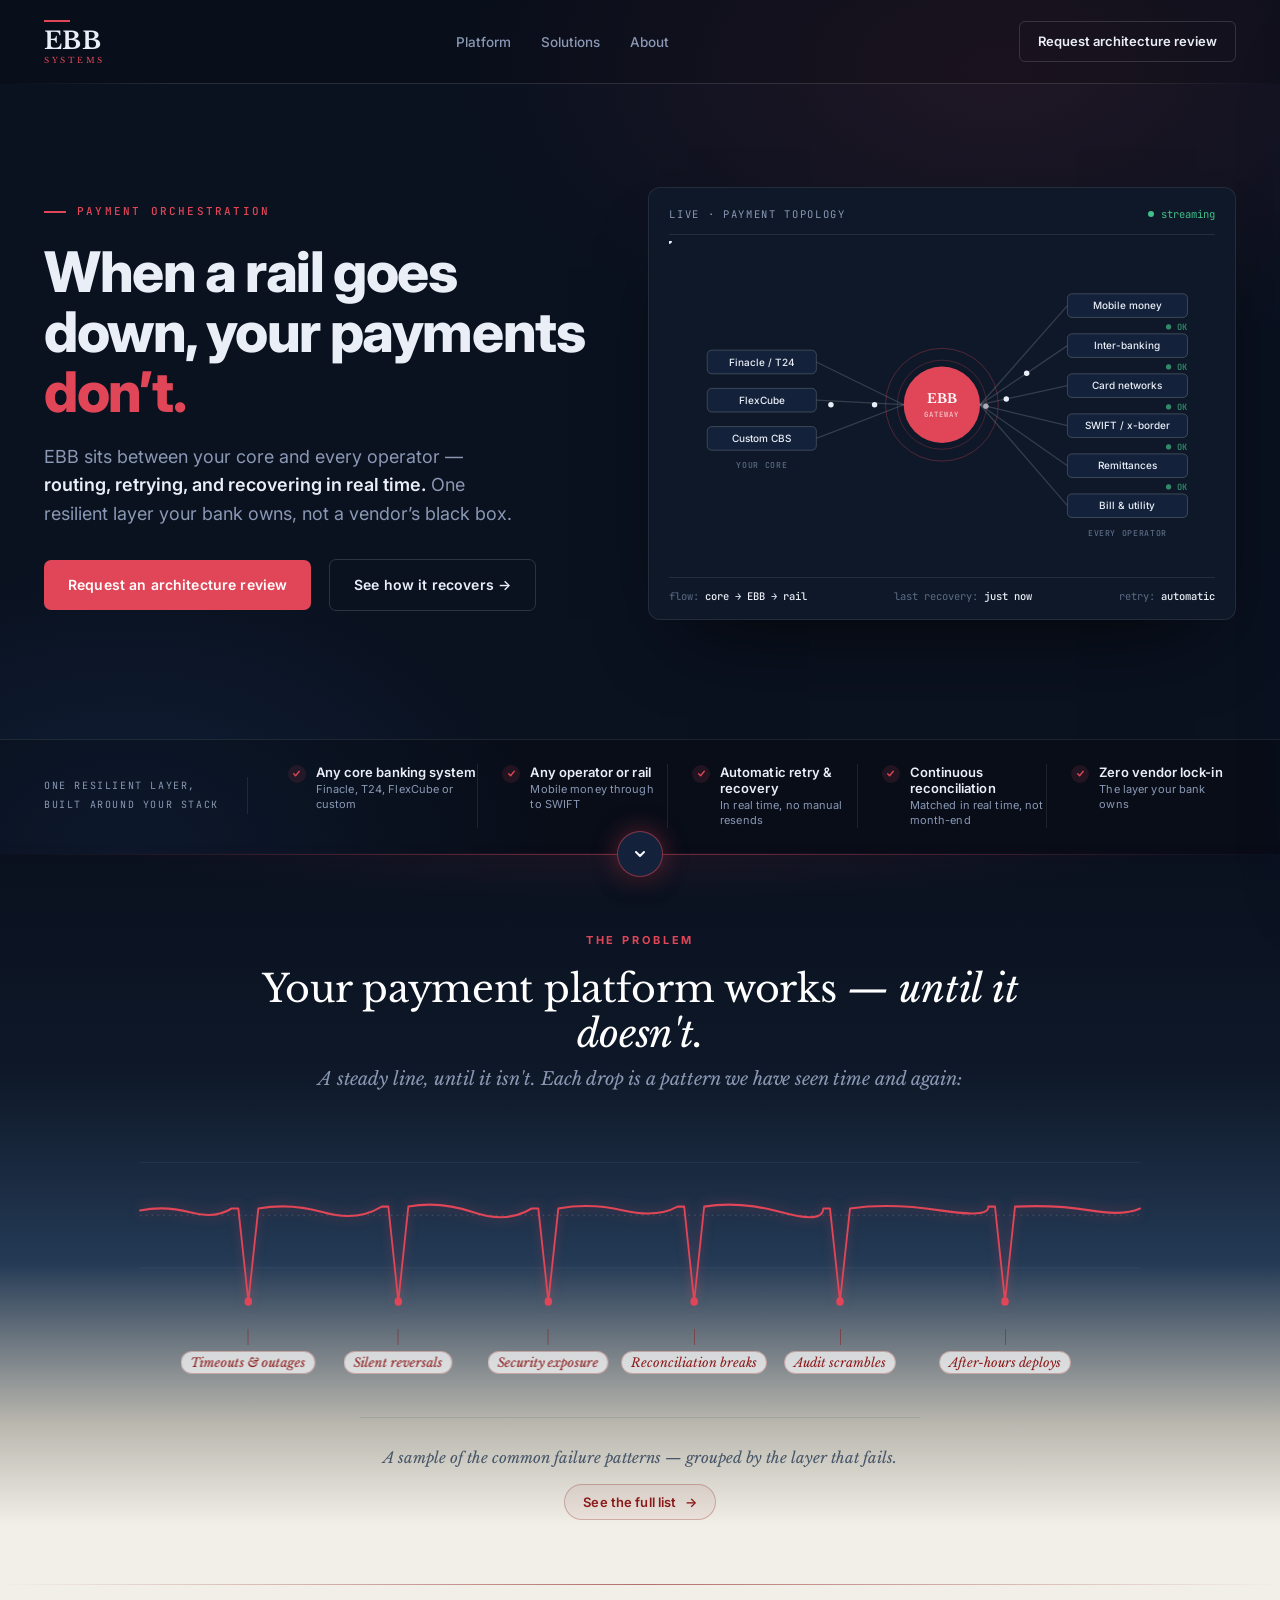
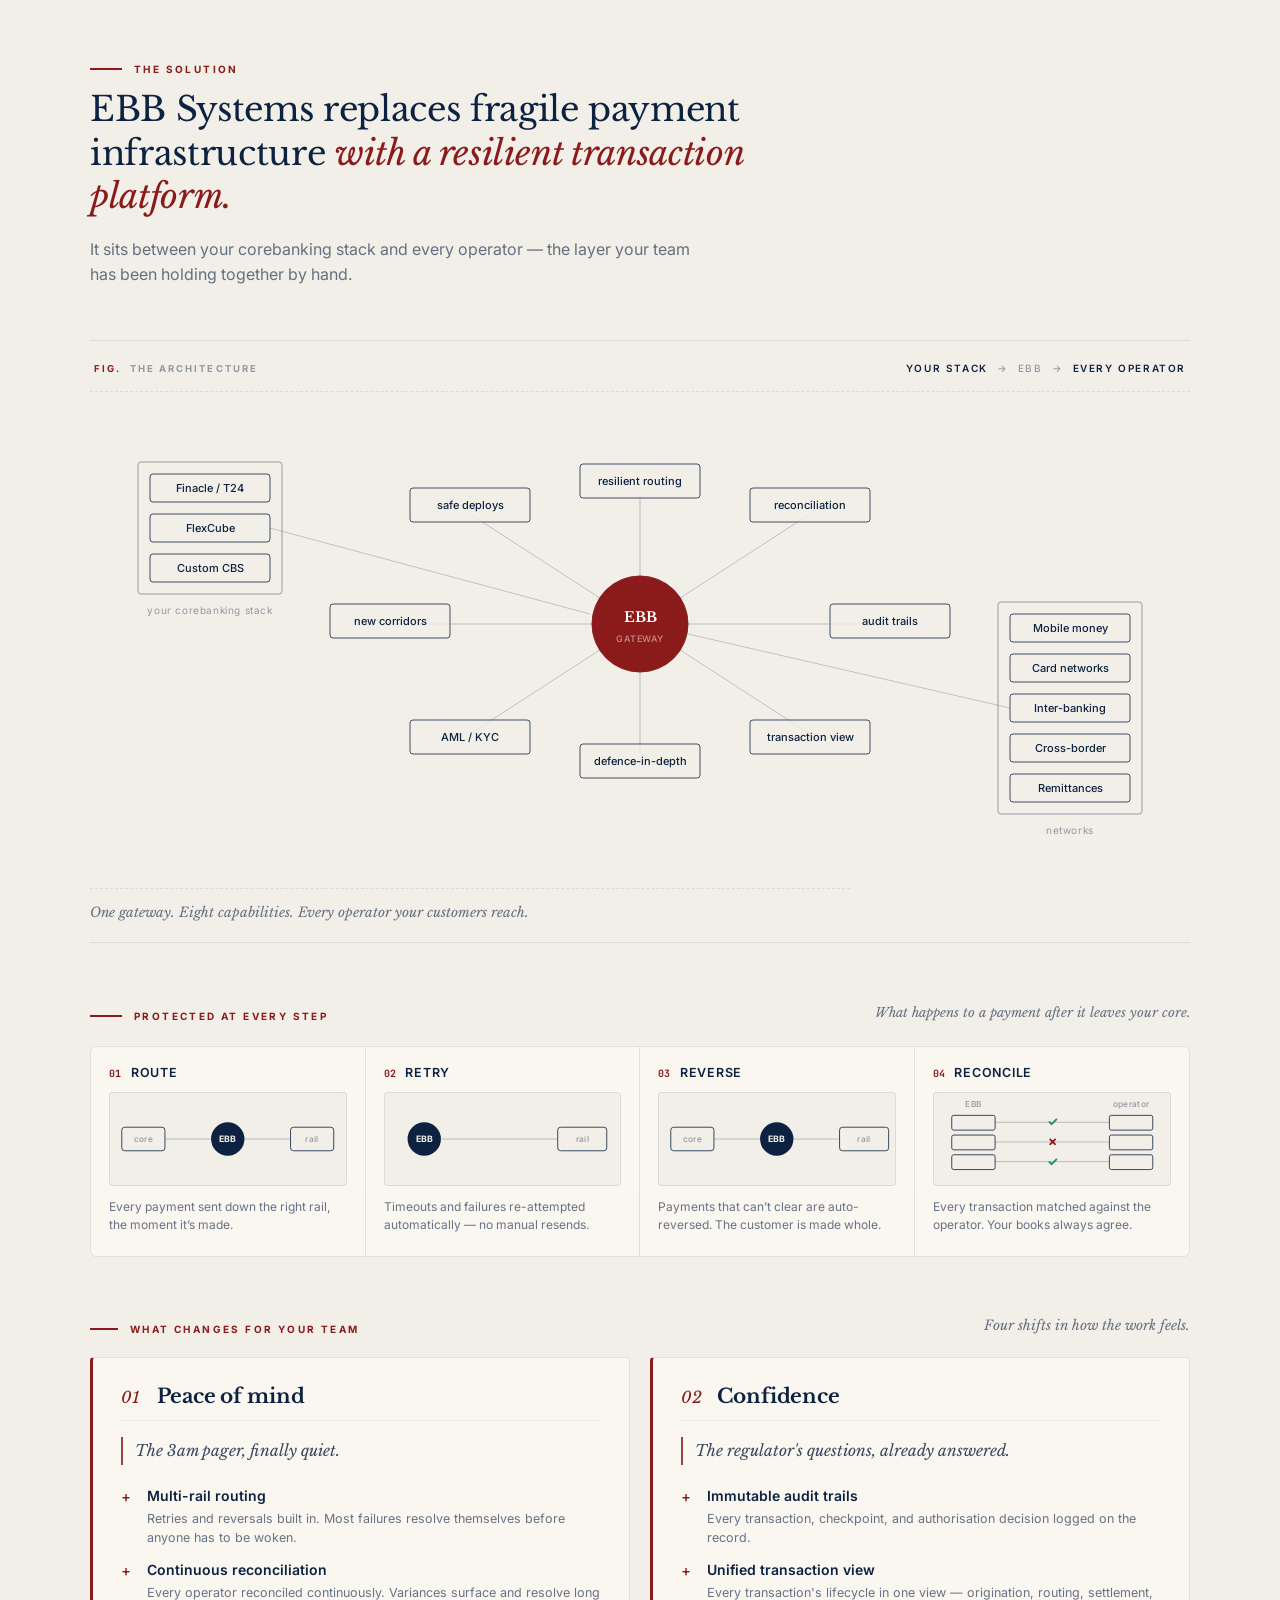
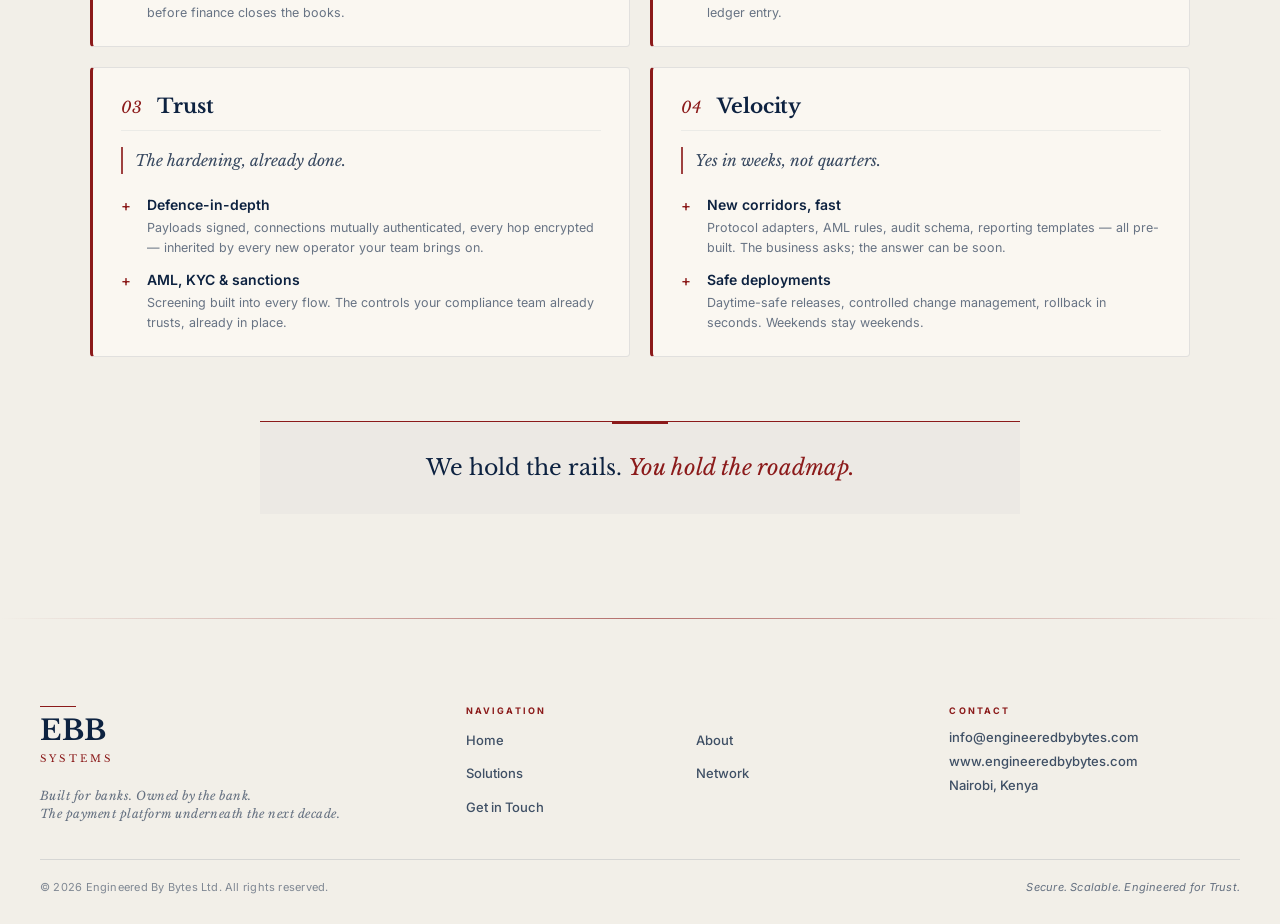
==== index.html @ ad36c275 "Unify section seams with a consistent crimson hairline Apply one repeating seam motif across all sec" ====
<!DOCTYPE html>
<html lang="en">
<head>
  <meta charset="UTF-8">
  <meta name="viewport" content="width=device-width, initial-scale=1.0">

  <!-- V2 overhaul work-in-progress. Stays noindex until the Phase O.10 cutover. -->
  <meta name="robots" content="noindex, nofollow">

  <title>EBB Systems | Engineered By Bytes — Payment Gateway &amp; Banking Integration Platform</title>
  <meta name="description" content="EBB Systems is the resilient payment infrastructure layer between your core banking system and every operator — routing, retrying, and recovering in real time.">
  <link rel="canonical" href="https://www.engineeredbybytes.com/">

  <!-- Favicons (reuse V1) -->
  <link rel="icon" type="image/x-icon" href="/assets/img/favicon.ico">
  <link rel="icon" type="image/png" sizes="32x32" href="/assets/img/favicon-32x32.png">

  <meta name="theme-color" content="#0D2240">

  <!-- Fonts (same as V1) -->
  <link rel="preconnect" href="https://fonts.googleapis.com">
  <link rel="preconnect" href="https://fonts.gstatic.com" crossorigin>
  <link href="https://fonts.googleapis.com/css2?family=Libre+Baskerville:ital,wght@0,400;0,700;1,400&family=Inter:wght@400;500;600;700&family=JetBrains+Mono:wght@400;500;700&display=swap" rel="stylesheet">

  <style>
    /* =============================================================
       BRAND TOKENS (reused from V1 main.css)
       ============================================================= */
    :root {
      --navy:        #0D2240;
      --navy-soft:   #1C3158;
      --cream:       #F8F6F1;
      --cream-warm:  #F2EFE8;
      --crimson:     #8B1A1A;
      --crimson-soft: rgba(139, 26, 26, 0.12);
      --white:       #FFFFFF;
      --text-body:   #333333;
      --text-muted:  #666666;
      --text-faint:  #999999;
      --rule:        rgba(13, 34, 64, 0.10);

      --font-display: 'Libre Baskerville', Georgia, 'Times New Roman', serif;
      --font-ui:      'Inter', -apple-system, BlinkMacSystemFont, 'Segoe UI', sans-serif;

      --ease:  cubic-bezier(0.4, 0, 0.2, 1);
      --speed: 0.3s;
    }

    *, *::before, *::after { box-sizing: border-box; margin: 0; padding: 0; }

    /* Visually hidden but still readable by screen readers. Used to add
       context for non-text visuals like the §2 ECG chart. */
    .sr-only {
      position: absolute;
      width: 1px; height: 1px;
      padding: 0; margin: -1px;
      overflow: hidden;
      clip: rect(0, 0, 0, 0);
      white-space: nowrap;
      border: 0;
    }

    html { scroll-behavior: smooth; }

    body {
      font-family: var(--font-ui);
      font-size: 16px;
      line-height: 1.6;
      color: var(--text-body);
      /* Dark fallback so the top overscroll/rubber-band matches the hero,
         not a bright cream flash. The visible page colour comes from .sky. */
      background: #0A111F;
      -webkit-font-smoothing: antialiased;
      -moz-osx-font-smoothing: grayscale;
    }

    /* =============================================================
       CONTINUOUS SKY — the page reads as one uninterrupted dark→cream
       atmosphere, but it is built from per-section fills whose touching
       edges share a colour (so there is never a visible seam) rather
       than one page-height gradient (which would remap and slide its
       crossover onto text whenever content height changes — drawers,
       reveal animations, responsive reflow).
         hero      : solid dark  (ends at --ink)
         problem   : the ONLY gradient — dark --ink → cream-warm, the
                     single dark→light crossover, scaled to its own
                     stable height so the footnote always lands on cream
         solution  : solid cream-warm  (matches problem's bottom)
         footer    : solid cream-warm  (matches solution) — light footer
       Top and bottom never double back through a muddy mid-tone, and
       no dynamic height change can disturb the crossover.
       ============================================================= */

    a { color: inherit; text-decoration: none; }

    /* =============================================================
       NAV — full menu (brand · links · CTA)
       Industry-standard layout: brand left, links centre-right, CTA right.
       ============================================================= */
    .nav {
      position: relative;
      display: flex;
      align-items: center;
      justify-content: space-between;
      padding: 22px 40px;
      z-index: 10;
      gap: 32px;
    }

    .nav__brand {
      display: inline-flex;
      flex-direction: column;
      align-items: flex-start;
      text-decoration: none;
      line-height: 1;
      transition: opacity 0.3s var(--ease);
    }
    /* Small crimson rule above the wordmark — matches the EBB letterhead identity */
    .nav__brand::before {
      content: '';
      display: block;
      width: 26px;
      height: 1.5px;
      background: var(--crimson);
      margin-bottom: 6px;
    }
    .nav__brand-ebb {
      font-family: var(--font-display);
      font-weight: 700;
      font-size: 26px;
      color: var(--navy);
      letter-spacing: 0.02em;
      line-height: 1;
    }
    .nav__brand-sys {
      font-family: var(--font-display);
      font-weight: 400;
      font-size: 8px;
      color: var(--crimson);
      letter-spacing: 0.32em;
      text-transform: uppercase;
      margin-top: 4px;
    }

    .nav__links {
      display: flex;
      align-items: center;
      gap: 28px;
      list-style: none;
      padding: 0;
      margin: 0;
      /* Centred between brand (left) and CTA (right) — matches Direction A mockup */
      flex: 1;
      justify-content: center;
    }
    .nav__links li { margin: 0; }
    .nav__links a {
      font-family: var(--font-ui);
      font-size: 14px;
      font-weight: 500;
      color: var(--navy);
      text-decoration: none;
      letter-spacing: 0.01em;
      transition: color var(--speed) var(--ease);
    }
    .nav__links a:hover {
      color: var(--crimson);
    }

    .nav__cta {
      font-family: var(--font-ui);
      font-size: 13px;
      font-weight: 600;
      letter-spacing: 0.02em;
      color: var(--navy);
      padding: 10px 20px;
      border: 1.5px solid var(--navy);
      border-radius: 2px;
      transition: background var(--speed) var(--ease), color var(--speed) var(--ease);
      flex-shrink: 0;
    }

    .nav__cta:hover {
      background: var(--navy);
      color: var(--white);
    }

    @media (max-width: 860px) {
      .nav__links { display: none; }
      .nav { padding: 22px 24px; }
    }

    /* =============================================================
       HERO
       ============================================================= */
    .hero {
      min-height: 100dvh;
      min-height: 100vh; /* fallback */
      display: flex;
      flex-direction: column;
      justify-content: center;
      padding: 96px 24px 48px;
      background: var(--cream);
      position: relative;
      overflow: hidden;
    }

    .hero__container {
      width: 100%;
      max-width: 1200px;
      margin: 0 auto;
      display: flex;
      flex-direction: column;
      gap: 40px;
      align-items: center;
      text-align: center;
    }

    /* ---------- Centered editorial hero (production parity) ----------
       Logo centred in the page, big stacked tagline, single lead paragraph,
       two CTAs (primary crimson + outline navy). This is the production
       'Secure. Scalable. Engineered for Trust.' layout, ported to V2. */
    .hero--brand-first .hero__container--centered {
      max-width: 980px;
      gap: 0;
    }
    /* CSS-rendered logo mark (matches production /index.html exactly):
       a thin crimson rule, a giant Libre Baskerville "EBB", and a small
       letter-spaced crimson "SYSTEMS" below. Scales crisply at any size,
       no PNG whitespace artefacts. */
    /* The block itself is centred in the page by the parent flex
       (.hero__container), but rule + Systems align to the LEFT edge of
       EBB — same as production. inline-flex shrinks to EBB's width,
       align-items: flex-start pins children to that left edge. */
    .hero__brand-logo {
      display: inline-flex;
      flex-direction: column;
      align-items: flex-start;
      margin: 24px 0 40px;
      line-height: 1;
    }
    .hero__brand-rule {
      width: 48px;
      height: 2px;
      background: var(--crimson);
      margin-bottom: 18px;
    }
    .hero__brand-ebb {
      font-family: var(--font-display);
      font-weight: 700;
      font-size: clamp(72px, 9vw, 120px);
      color: var(--navy);
      letter-spacing: 0.02em;
      line-height: 1;
    }
    .hero__brand-systems {
      font-family: var(--font-display);
      font-weight: 400;
      font-size: clamp(11px, 1vw, 13px);
      color: var(--crimson);
      letter-spacing: 0.42em;
      text-transform: uppercase;
      margin-top: 14px;
    }
    .hero__brand-tagline {
      font-family: var(--font-display);
      font-size: clamp(32px, 5vw, 56px);
      font-weight: 400;
      color: var(--navy);
      line-height: 1.18;
      letter-spacing: -0.01em;
      margin-bottom: 28px;
    }
    .hero__brand-tagline em {
      font-style: italic;
      color: var(--navy);
      font-weight: 400;
    }
    .hero__brand-lead {
      font-family: var(--font-ui);
      font-size: clamp(16px, 1.7vw, 18px);
      color: var(--text-muted);
      line-height: 1.65;
      max-width: 56ch;
      margin-bottom: 40px;
    }
    .hero__cta-row--centered {
      flex-direction: row;
      max-width: none;
      gap: 16px;
      justify-content: center;
      flex-wrap: wrap;
    }
    @media (max-width: 720px) {
      .hero__markmast img { height: 130px; }
      .hero__cta-row--centered { flex-direction: column; width: 100%; max-width: 320px; }
    }

    /* Crimson rule above headline — brand cue */
    .hero__rule {
      width: 48px;
      height: 3px;
      background: var(--crimson);
    }

    .hero__eyebrow {
      font-family: var(--font-ui);
      font-size: 11px;
      font-weight: 700;
      letter-spacing: 0.26em;
      text-transform: uppercase;
      color: var(--crimson);
      margin-bottom: -16px; /* tighten to rule */
    }

    .hero__headline {
      font-family: var(--font-display);
      font-size: clamp(32px, 5.5vw, 56px);
      font-weight: 700;
      color: var(--navy);
      letter-spacing: -0.01em;
      line-height: 1.15;
      max-width: 16ch;
    }

    .hero__headline em {
      font-style: italic;
      font-weight: 400;
      color: var(--navy);
    }

    .hero__sub {
      font-family: var(--font-ui);
      font-size: clamp(16px, 2vw, 19px);
      font-weight: 400;
      color: var(--text-muted);
      line-height: 1.6;
      max-width: 52ch;
    }

    .hero__cta-row {
      display: flex;
      flex-direction: column;
      gap: 12px;
      width: 100%;
      max-width: 320px;
    }

    .btn {
      display: inline-flex;
      align-items: center;
      justify-content: center;
      gap: 10px;
      font-family: var(--font-ui);
      font-size: 14px;
      font-weight: 600;
      letter-spacing: 0.02em;
      padding: 15px 28px;
      border-radius: 3px;
      transition: background var(--speed) var(--ease),
                  color var(--speed) var(--ease),
                  transform 0.15s var(--ease),
                  box-shadow var(--speed) var(--ease);
      cursor: pointer;
      white-space: nowrap;
      border: 2px solid transparent;
    }

    .btn--primary {
      background: var(--crimson);
      color: var(--white);
      border-color: var(--crimson);
    }

    .btn--primary:hover {
      background: #721515;
      border-color: #721515;
      box-shadow: 0 6px 20px rgba(139, 26, 26, 0.32);
      transform: translateY(-1px);
    }

    .btn--ghost {
      background: transparent;
      color: var(--navy);
      border-color: var(--navy);
    }

    .btn--ghost:hover {
      background: var(--navy);
      color: var(--white);
    }

    /* =============================================================
       NETWORK VISUALIZATION (the ambient pulse)
       ============================================================= */
    .hero__viz {
      width: 100%;
      max-width: 600px;
      margin: 8px auto 0;
    }

    

    /* Node styling */
    

    

    

    /* Pulse rings around active nodes */
    

    
    
    
    
    
    
    
    

    

    /* Connecting lines */
    

    /* Animated data packets — small crimson dots travelling the paths */
    

    /* Node labels */
    

    

    

    /* =============================================================
       PROSE STRIP (replaces the previous numeric proof bar)
       Sits directly under the hero CTA, part of the hero footer
       ============================================================= */
    .proof {
      margin-top: 32px;
      width: 100%;
      padding: 0 24px;
    }
    .proof__inner {
      max-width: 900px;
      margin: 0 auto;
      text-align: center;
      display: flex;
      flex-direction: column;
      gap: 14px;
    }
    .proof__audience {
      font-family: var(--font-ui);
      font-size: 10px;
      font-weight: 700;
      letter-spacing: 0.22em;
      text-transform: uppercase;
      color: var(--crimson);
    }
    .proof__statement {
      font-family: var(--font-display);
      font-style: italic;
      font-weight: 400;
      font-size: clamp(15px, 1.55vw, 18px);
      line-height: 1.55;
      color: var(--navy);
      letter-spacing: -0.005em;
    }
    .proof__statement em {
      font-style: italic;
      color: var(--crimson);
    }
    /* Legacy proof grid styles kept for any other reference but unused now */
    .proof__grid { display: none; }

    /* =============================================================
       TRUST STRIP — Direction A numbers row
       Sits at the foot of the hero, before §2. Earns credibility
       before the problem section makes claims.
       ============================================================= */
    
    
    
    
    
    
    
    

    /* =============================================================
       LIVE BADGE (subtle "live network" indicator)
       ============================================================= */
    
    
    /* Legacy dot — no longer rendered, kept for safety */
    

    

    /* =============================================================
       DESKTOP LAYOUT (≥ 900px) — two-column: text left, viz right
       ============================================================= */
    @media (min-width: 900px) {
      .hero {
        padding: 120px 56px 64px;
      }

      /* Legacy two-column hero layout — scoped OUT of the new centered
         editorial hero (.hero--brand-first) so it doesn't fight with the
         column flex above. Kept for any future variant that wants split. */
      .hero:not(.hero--brand-first) .hero__container {
        flex-direction: row;
        align-items: center;
        text-align: left;
        gap: 64px;
      }

      .hero:not(.hero--brand-first) .hero__text {
        flex: 1 1 50%;
        display: flex;
        flex-direction: column;
        gap: 28px;
        align-items: flex-start;
      }

      .hero:not(.hero--brand-first) .hero__viz {
        flex: 1 1 50%;
        max-width: none;
        margin: 0;
      }

      .hero__headline {
        max-width: none;
      }

      .hero__cta-row {
        flex-direction: row;
        width: auto;
        max-width: none;
      }

      .proof {
        margin-top: auto;
      }
    }

    /* =============================================================
       §2 — THE PROBLEM (six pain cards, scene-based animations)
       Each card shows a specific CTO pain in a recognisable scene.
       Cards reveal staggered when section enters viewport; their
       internal scene animations then loop subtly while visible.
       ============================================================= */
    /* =============================================================
       §2 — THE PROBLEM (Tonal Bridge: dark→cream recovering heartbeat)
       Dark continuation of the hero that resolves into the cream body.
       A single ECG trace draws left→right; six red drops mark recurring
       failure patterns, each labelled as the line tip reaches it. The
       hero's dark tokens are scoped locally to .o3 so they never leak
       into the cream body below.
       ============================================================= */
    .o3 {
      --ink:         #0A111F;
      --ink-2:       #0E1828;
      --acc:         #E04657;
      --on-dark:     #EAEEF7;
      --on-dark-mut: #8A98B4;
      /* The page's ONE dark→light crossover, scaled to this section's own
         (stable) height so the footnote/CTA at the bottom always land on
         cream. Top edge = --ink (meets the hero); bottom = cream-warm
         (meets the solution) — seamless on both sides. */
      background: linear-gradient(180deg, var(--ink) 0%, var(--ink-2) 30%, #243a55 56%, #b9b7ae 78%, var(--cream-warm) 92%, var(--cream-warm) 100%);
      padding: 72px 56px 64px;
      color: var(--on-dark);
      position: relative;
    }
    /* Seam (hero -> problem) — part of the unified hairline seam system
       (see .seam-hairline below). Both sides are dark here, so the crimson
       hairline carries a soft glow + a whisper of bloom rather than a tonal
       step. Softened from the original (Option 1): the line and bloom are
       dialled down so it reads as a faint horizon of light, not a divider.
       The hero scroll-cue sits centred on this line. */
    .o3::before {
      content: ""; position: absolute; top: 0; left: 0; right: 0; height: 1px;
      background: linear-gradient(90deg, transparent, rgba(224,70,87,.45) 50%, transparent);
      box-shadow: 0 0 12px 0 rgba(224,70,87,.18);
      z-index: 2; pointer-events: none;
    }
    .o3::after {
      content: ""; position: absolute; top: -1px; left: 0; right: 0; height: 64px;
      background: radial-gradient(58% 100% at 50% 0%, rgba(224,70,87,.07), transparent 70%);
      z-index: 1; pointer-events: none;
    }
    .o3__head { max-width: 820px; margin: 0 auto 8px; text-align: center; position: relative; z-index: 3; }

    /* Shared editorial header trio — eyebrow / heading / bridge line. */
    .p-eyebrow { font-family: var(--font-ui); font-size: 11px; font-weight: 700; letter-spacing: 0.26em; text-transform: uppercase; color: var(--crimson); }
    .p-heading { font-family: var(--font-display); font-weight: 400; letter-spacing: -0.008em; line-height: 1.2; margin: 0; font-size: clamp(26px, 3.4vw, 38px); }
    .p-heading em { font-style: italic; }
    .p-bridge { margin: 10px 0 0; font-family: var(--font-display); font-style: italic; font-size: clamp(15px, 1.6vw, 18px); line-height: 1.35; letter-spacing: -0.003em; }
    .o3 .p-eyebrow { color: var(--acc); }
    .o3 .p-heading { color: #fff; margin-top: 14px; }
    .o3 .p-heading em { color: #fff; }
    .o3 .p-bridge { color: var(--on-dark-mut); }

    /* ECG trace — drawn once on viewport entry (JS sets the 4.5s linear
       draw inline so it can also sync the drop labels to the line tip). */
    .o3__ecgwrap { position: relative; max-width: 1000px; margin: 14px auto 0; }
    .o3__ecg { max-width: 1000px; margin: 14px auto 0; }
    .o3__ecg svg { width: 100%; height: 230px; display: block; overflow: visible; }
    .o3__ecg .grid { stroke: rgba(255,255,255,0.06); }
    .o3__ecg .base { stroke: rgba(255,255,255,0.18); stroke-dasharray: 2 5; }
    .o3__ecg .trace {
      fill: none; stroke: var(--acc); stroke-width: 2.2;
      filter: drop-shadow(0 0 6px rgba(224,70,87,0.5));
      stroke-linecap: round; stroke-linejoin: round;
      stroke-dasharray: 3200; stroke-dashoffset: 3200;
    }
    /* The trace draws (and the labels stage in) only once the section
       reveals on scroll — the shared data-reveal observer adds .is-active. */
    .o3.is-active .o3__ecg .trace { animation: o3draw 4.5s linear forwards; }
    @keyframes o3draw { to { stroke-dashoffset: 0; } }
    .o3__ecg .drop { fill: var(--acc); }
    .o3__ecg .ring { fill: none; stroke: var(--acc); opacity: 0; }
    .o3.is-active .o3__ecg .ring { animation: o3ring 4.6s ease-out infinite; }
    .o3__ecg .ring:nth-of-type(2) { animation-delay: 1.5s; }
    .o3__ecg .ring:nth-of-type(3) { animation-delay: 3s; }
    @keyframes o3ring { 0% { r: 4; opacity: 0.5; } 100% { r: 22; opacity: 0; } }

    /* Per-drop labels — positioned under each red drop. Each carries an
       inline animation-delay (computed from the path geometry so it lands
       the instant the drawing line tip reaches its drop) and reveals when
       the section becomes active. */
    .o3__droplabels { position: relative; height: 54px; margin-top: -6px; }
    .o3__dlabel {
      position: absolute; top: 0; transform: translateX(-50%);
      display: flex; flex-direction: column; align-items: center; gap: 6px;
      background: transparent; border: 0; cursor: pointer; padding: 0;
      font-family: var(--font-display); font-style: italic; font-size: 12.5px;
      color: var(--crimson); white-space: nowrap;
      opacity: 0;
    }
    .o3.is-active .o3__dlabel { animation: o3labelIn 0.7s var(--ease) both; }
    .o3__dlabel::before { content: ''; width: 1px; height: 16px; background: rgba(139,26,26,0.5); }
    .o3__dlabel span { padding: 3px 9px; border-radius: 999px; border: 1px solid rgba(139,26,26,0.28); background: rgba(255,255,255,0.7); backdrop-filter: blur(2px); transition: background 0.18s var(--ease), color 0.18s var(--ease), border-color 0.18s var(--ease); }
    .o3__dlabel:hover span { background: var(--crimson); border-color: var(--crimson); color: #fff; }
    .o3__dlabel:focus-visible { outline: 2px solid var(--crimson); outline-offset: 3px; border-radius: 4px; }
    @keyframes o3labelIn { from { opacity: 0; transform: translateX(-50%) translateY(6px); } to { opacity: 1; transform: translateX(-50%); } }

    @media (prefers-reduced-motion: reduce) {
      .o3__ecg .trace, .o3.is-active .o3__ecg .trace { animation: none; stroke-dashoffset: 0; }
      .o3__dlabel, .o3.is-active .o3__dlabel { animation: none; opacity: 1; }
      .o3__ecg .ring, .o3.is-active .o3__ecg .ring { animation: none; opacity: 0; }
    }

    /* "See the full list" footer — footnote + pill button. */
    .o3__foot { display: flex; flex-direction: column; align-items: center; gap: 14px; max-width: 560px; margin: 34px auto 0; padding-top: 28px; border-top: 1px solid rgba(13,34,64,0.1); }
    .o3__footnote { margin: 0; font-family: var(--font-display); font-style: italic; font-size: 15px; color: rgba(13,34,64,0.7); text-align: center; }
    .o3__seelist { display: inline-flex; align-items: center; gap: 8px; font-family: var(--font-ui); font-weight: 600; font-size: 13px; letter-spacing: 0.01em; color: var(--crimson); background: rgba(139,26,26,0.05); border: 1px solid rgba(139,26,26,0.28); border-radius: 999px; padding: 9px 18px; cursor: pointer; transition: background 0.18s var(--ease), border-color 0.18s var(--ease), color 0.18s var(--ease), transform 0.18s var(--ease); }
    .o3__seelist span { transition: transform 0.18s var(--ease); }
    .o3__seelist:hover { background: var(--crimson); border-color: var(--crimson); color: #fff; }
    .o3__seelist:hover span { transform: translateX(3px); }
    .o3__seelist:focus-visible { outline: 2px solid var(--crimson); outline-offset: 3px; }

    @media (max-width: 640px) {
      .o3 { padding: 56px 22px 48px; }
      .o3__ecg svg { height: 200px; }
      .o3__droplabels { display: none; }
    }

    /* Brief flash applied to the drawer item that matches a clicked label */
    .drawer__item.is-highlight { animation: drawerFlash 1.6s ease-out; }
    @keyframes drawerFlash {
      0%   { background: rgba(139,26,26,0.18); box-shadow: -10px 0 0 0 rgba(139,26,26,0.18); }
      100% { background: transparent; box-shadow: -10px 0 0 0 transparent; }
    }

    /* §3 handoff bridge — a quiet directional cue at the bottom of §2
       pointing to the solution section below. Gives the reader a "next"
       beat instead of leaving them dangling. */
    .problem__bridge {
      margin-top: 24px;
      padding-top: 16px;
      border-top: 1px solid var(--rule);
      display: flex;
      align-items: center;
      justify-content: center;
    }
    .problem__bridge-link {
      display: inline-flex;
      flex-direction: column;
      align-items: center;
      gap: 8px;
      font-family: var(--font-ui);
      font-size: 11px;
      font-weight: 700;
      letter-spacing: 0.22em;
      text-transform: uppercase;
      color: var(--text-muted);
      text-decoration: none;
      padding: 4px 8px;
      transition: color 0.25s var(--ease);
    }
    .problem__bridge-link:hover { color: var(--crimson); }
    .problem__bridge-link:hover .problem__bridge-arrow { transform: translateY(4px); }
    .problem__bridge-arrow {
      display: block;
      width: 14px; height: 14px;
      color: currentColor;
      transition: transform 0.4s var(--ease);
      animation: bridgeBob 2.6s ease-in-out infinite;
    }
    @keyframes bridgeBob {
      0%, 100% { transform: translateY(0); }
      50%      { transform: translateY(3px); }
    }

    /* ---------- Drawer (slide-in panel) — holds the full 10-pattern list */
    .drawer-scrim {
      position: fixed; inset: 0;
      background: rgba(13,34,64,0.4);
      opacity: 0; pointer-events: none;
      transition: opacity 0.35s var(--ease);
      z-index: 80;
      backdrop-filter: blur(2px);
    }
    .drawer-scrim.is-open { opacity: 1; pointer-events: auto; }
    /* Floating drawer — sits as a card with margins from the viewport
       edges instead of flush against them. Vertically centred so the
       leftover space is balanced top and bottom rather than pooling
       at the bottom. */
    .drawer {
      position: fixed;
      top: 50%;
      right: 32px;
      transform: translate(calc(100% + 64px), -50%);
      width: min(840px, 94vw);
      max-height: calc(100vh - 40px);
      background: var(--cream-warm);
      border-radius: 8px;
      box-shadow: 0 30px 80px -20px rgba(13,34,64,0.35),
                  0 8px 24px -8px rgba(13,34,64,0.15);
      transition: transform 0.4s cubic-bezier(0.22, 0.61, 0.36, 1);
      z-index: 90;
      display: flex;
      flex-direction: column;
      overflow: hidden;
    }
    .drawer.is-open { transform: translate(0, -50%); }
    .drawer__head {
      display: flex; align-items: baseline; justify-content: space-between;
      gap: 16px;
      padding: 16px 30px 14px;
      border-bottom: 1px solid var(--rule);
      flex-shrink: 0;
    }
    .drawer__title {
      font-family: var(--font-display);
      font-size: 18px;
      font-weight: 700;
      color: var(--navy);
    }
    .drawer__sub {
      font-family: var(--font-mono);
      font-size: 10px;
      letter-spacing: 0.14em;
      text-transform: uppercase;
      color: var(--text-faint);
      margin-top: 3px;
    }
    .drawer__close {
      background: transparent; border: 1px solid var(--rule);
      width: 30px; height: 30px;
      display: inline-flex; align-items: center; justify-content: center;
      cursor: pointer;
      color: var(--navy);
      border-radius: 50%;
      transition: background 0.2s var(--ease), border-color 0.2s var(--ease);
      flex-shrink: 0;
    }
    .drawer__close:hover { background: var(--navy); border-color: var(--navy); color: var(--cream-warm); }
    .drawer__close svg { width: 12px; height: 12px; }
    .drawer__body {
      padding: 18px 30px 20px;
      overflow-y: auto;
      flex: 0 1 auto;
      display: flex;
      flex-direction: column;
    }

    /* Stacked editorial cluster layout — large italic numeral + uppercase
       rule-topped title on the left, a crimson-spined list of tag + serif
       description on the right. Count is suppressed (we no longer surface
       a fixed total). */
    .drawer__cluster {
      display: grid;
      grid-template-columns: 172px 1fr;
      gap: 30px;
      padding: 17px 0;
      border-top: 1px solid var(--rule);
    }
    .drawer__cluster:first-child { border-top: 0; padding-top: 2px; }
    .drawer__cluster:last-child { padding-bottom: 2px; }
    .drawer__cluster-head {
      display: flex;
      flex-direction: column;
      gap: 8px;
    }
    .drawer__cluster-num {
      font-family: var(--font-display);
      font-style: italic;
      font-size: 30px;
      color: var(--crimson);
      line-height: 0.85;
      opacity: 0.92;
    }
    .drawer__cluster-title {
      font-family: var(--font-ui);
      font-size: 9.5px;
      font-weight: 700;
      letter-spacing: 0.16em;
      text-transform: uppercase;
      color: var(--navy);
      line-height: 1.35;
      padding-top: 5px;
      border-top: 2px solid rgba(139,26,26,0.2);
      display: inline-block;
      align-self: start;
    }
    .drawer__cluster-count { display: none; }
    .drawer__list {
      list-style: none;
      padding: 1px 0 1px 20px;
      margin: 0;
      display: flex;
      flex-direction: column;
      gap: 13px;
      border-left: 2px solid rgba(139,26,26,0.14);
    }
    .drawer__item { display: flex; flex-direction: column; gap: 3px; }
    /* Pattern title — mono crimson tech identifier (drawer is the
       deep-dive 'look behind the curtain' view; tech tags belong here). */
    .drawer__tag {
      font-family: var(--font-mono);
      font-size: 10.5px;
      font-weight: 700;
      color: var(--crimson);
      letter-spacing: 0.02em;
    }
    .drawer__desc {
      font-family: var(--font-display);
      font-size: 12.5px;
      color: rgba(13,34,64,0.82);
      line-height: 1.5;
    }

    .drawer__foot {
      padding: 10px 26px 12px;
      border-top: 1px solid var(--rule);
      display: flex; align-items: center; justify-content: space-between;
      gap: 16px; flex-wrap: wrap;
      flex-shrink: 0;
      background: rgba(13,34,64,0.02);
    }
    .drawer__foot p {
      margin: 0;
      font-family: var(--font-display);
      font-style: italic;
      font-size: 13px;
      color: var(--navy);
    }
    .drawer__foot p strong { font-style: normal; font-weight: 700; color: var(--crimson); }
    .drawer__foot a {
      font-family: var(--font-ui);
      font-size: 12px;
      font-weight: 600;
      padding: 8px 14px;
      background: var(--crimson);
      color: var(--white);
      border-radius: 3px;
      text-decoration: none;
      transition: background 0.2s var(--ease);
    }
    .drawer__foot a:hover { background: #721515; }

    /* On short viewports allow the body to scroll instead of overflowing */
    @media (max-height: 720px) {
      .drawer__cluster { padding: 9px 0; }
      .drawer__list { gap: 6px; }
      .drawer__desc { font-size: 12px; line-height: 1.38; }
    }
    @media (max-width: 720px) {
      /* On mobile the floating margins shrink to zero — drawer fills
         the viewport so we don't end up with a tiny floating window. */
      .drawer {
        width: 100vw;
        right: 0;
        top: 0;
        max-height: 100vh;
        border-radius: 0;
        transform: translate(100%, 0);
      }
      .drawer.is-open { transform: translate(0, 0); }
      .drawer__cluster {
        grid-template-columns: 1fr;
        gap: 8px;
      }
      .drawer__cluster-head {
        flex-direction: row;
        align-items: baseline;
        gap: 10px;
      }
      .drawer__cluster-count { margin-top: 0; margin-left: auto; }
    }

    /* Legacy cluster classes kept for any external use — now unused on page */
    .problem__clusters { display: none; }

    .problem__cluster-head {
      display: flex;
      flex-direction: column;
      gap: 6px;
      padding-top: 4px;
    }
    .problem__cluster-num {
      font-family: var(--font-display);
      font-style: italic;
      font-size: 22px;
      color: var(--crimson);
      line-height: 1;
    }
    .problem__cluster-title {
      font-family: var(--font-ui);
      font-size: 10px;
      font-weight: 700;
      letter-spacing: 0.22em;
      text-transform: uppercase;
      color: var(--navy);
      line-height: 1.35;
    }
    .problem__cluster-count {
      font-family: var(--font-mono);
      font-size: 10px;
      color: var(--text-faint);
      letter-spacing: 0.06em;
    }

    .problem__cluster-list {
      list-style: none;
      display: flex;
      flex-direction: column;
      gap: 12px;
    }
    .problem__item {
      display: flex;
      flex-direction: column;
      gap: 4px;
    }
    .problem__tag {
      font-family: var(--font-mono);
      font-size: 11px;
      font-weight: 700;
      letter-spacing: 0.04em;
      color: var(--crimson);
    }
    .problem__desc {
      font-family: var(--font-display);
      font-size: 14.5px;
      color: var(--navy);
      line-height: 1.45;
    }
    .problem__desc strong {
      font-weight: 700;
    }

    /* Closing line below the list — the "if 3 of these feel familiar" hook */
    .problem__close {
      margin-top: 56px;
      text-align: center;
      max-width: 540px;
    }
    .problem__close-line {
      font-family: var(--font-display);
      font-style: italic;
      font-size: clamp(18px, 2.2vw, 22px);
      color: var(--navy);
      line-height: 1.4;
      margin-bottom: 24px;
    }
    .problem__close-line strong {
      font-style: normal;
      font-weight: 700;
      color: var(--crimson);
    }
    .problem__close-cta {
      display: inline-flex;
      align-items: center;
      gap: 10px;
      font-family: var(--font-ui);
      font-size: 14px;
      font-weight: 600;
      letter-spacing: 0.02em;
      padding: 14px 28px;
      background: var(--crimson);
      color: var(--white);
      border-radius: 3px;
      border: 2px solid var(--crimson);
      transition: background var(--speed) var(--ease),
                  border-color var(--speed) var(--ease),
                  transform 0.15s var(--ease),
                  box-shadow var(--speed) var(--ease);
    }
    .problem__close-cta:hover {
      background: #721515;
      border-color: #721515;
      transform: translateY(-1px);
      box-shadow: 0 6px 20px rgba(139, 26, 26, 0.32);
    }

    /* (All 6 scene-specific animation blocks removed — the §2 visual
       language is now the typographic F4 list above, not animated
       scenes per pain.) */

    /* Mobile tuning for §2 clusters */
    @media (max-width: 720px) {
      .problem {
        padding: 72px 20px 80px;
      }
      .problem__container {
        gap: 36px;
      }
      .problem__head {
        gap: 12px;
      }
      .problem__cluster {
        grid-template-columns: 1fr;
        gap: 14px;
        padding: 16px 0;
      }
      .problem__cluster-head {
        flex-direction: row;
        align-items: baseline;
        gap: 12px;
        padding-top: 0;
      }
      .problem__cluster-num {
        font-size: 18px;
      }
      .problem__desc {
        font-size: 14px;
        line-height: 1.5;
      }
      .problem__close {
        margin-top: 44px;
      }
    }

    /* =============================================================
       REDUCED MOTION — respect user preference
       ============================================================= */
    @media (prefers-reduced-motion: reduce) {
      
      
      /* §2 clusters: skip the stagger reveal — show everything immediately */
      .problem__cluster {
        opacity: 1 !important;
        transform: none !important;
        transition: none !important;
      }
    }

    /* =============================================================
       SITE FOOTER — full navigation (Home / About / Solutions / Network / Get in Touch)
       The V2 hero design keeps the top nav minimal (logo + Talk to engineering CTA),
       so detailed navigation lives in the footer for users who want to explore deeper.
       ============================================================= */
    .ftr {
      /* Continuous sky: the footer continues the solution's cream-warm with
         the same fill, uses dark (navy) text. Light footer. The boundary
         carries the unified crimson hairline seam (see .ftr::before). */
      background: var(--cream-warm);
      color: var(--navy);
      padding: 88px 24px 28px;
      margin-top: 0;
      position: relative;
    }
    /* Seam 3 (solution -> footer) — unified hairline seam, cream variant. */
    .ftr::before {
      content: ""; position: absolute; top: 0; left: 0; right: 0; height: 1px;
      background: linear-gradient(90deg, transparent, var(--crimson) 50%, transparent);
      opacity: .6; z-index: 2; pointer-events: none;
    }
    .ftr__container { position: relative; z-index: 1; }
    .ftr__container {
      max-width: 1200px;
      margin: 0 auto;
      display: grid;
      grid-template-columns: 1.3fr 1.5fr 1fr;
      gap: 48px;
      padding-bottom: 36px;
      border-bottom: 1px solid rgba(13,34,64,0.12);
    }
    .ftr__brand {
      display: flex;
      flex-direction: column;
      gap: 14px;
    }
    .ftr__logo {
      display: flex; flex-direction: column; align-items: flex-start;
    }
    .ftr__logo-rule { width: 36px; height: 1.5px; background: var(--crimson); margin-bottom: 10px; }
    .ftr__logo-ebb {
      font-family: 'Libre Baskerville', serif;
      font-weight: 700;
      font-size: 28px;
      color: var(--navy);
      letter-spacing: 0.02em;
      line-height: 1;
    }
    .ftr__logo-sys {
      font-family: 'Libre Baskerville', serif;
      font-weight: 400;
      font-size: 10px;
      color: var(--crimson);
      letter-spacing: 0.32em;
      text-transform: uppercase;
      margin-top: 6px;
    }
    .ftr__tagline {
      font-family: 'Libre Baskerville', serif;
      font-style: italic;
      font-size: 12px;
      color: rgba(13,34,64,0.62);
      letter-spacing: 0.04em;
      line-height: 1.5;
      margin-top: 6px;
    }
    .ftr__nav-block {
      display: flex; flex-direction: column; gap: 12px;
    }
    .ftr__nav-label {
      font: 700 9px/1 var(--font-ui, 'Inter', sans-serif);
      letter-spacing: 0.24em;
      text-transform: uppercase;
      color: var(--crimson);
    }
    .ftr__nav-list {
      display: grid;
      grid-template-columns: 1fr 1fr;
      gap: 8px 24px;
      list-style: none;
      padding: 0;
      margin: 0;
    }
    .ftr__nav-list li { margin: 0; }
    .ftr__nav-list a {
      font: 500 13px/1.4 var(--font-ui, 'Inter', sans-serif);
      color: rgba(13,34,64,0.78);
      text-decoration: none;
      transition: color 200ms ease;
    }
    .ftr__nav-list a:hover { color: var(--crimson); }
    .ftr__contact {
      display: flex; flex-direction: column; gap: 12px;
    }
    .ftr__contact-label {
      font: 700 9px/1 var(--font-ui, 'Inter', sans-serif);
      letter-spacing: 0.24em;
      text-transform: uppercase;
      color: var(--crimson);
    }
    .ftr__contact-items {
      display: flex; flex-direction: column; gap: 4px;
      font: 500 13px/1.55 var(--font-ui, 'Inter', sans-serif);
      color: rgba(13,34,64,0.78);
    }
    .ftr__contact-items a {
      color: rgba(13,34,64,0.78);
      text-decoration: none;
      transition: color 200ms ease;
    }
    .ftr__contact-items a:hover { color: var(--crimson); }
    .ftr__bottom {
      max-width: 1200px;
      margin: 0 auto;
      padding-top: 20px;
      display: flex;
      justify-content: space-between;
      align-items: center;
      flex-wrap: wrap;
      gap: 12px;
      font: 400 11px/1.4 var(--font-ui, 'Inter', sans-serif);
      color: rgba(13,34,64,0.5);
      letter-spacing: 0.02em;
    }
    .ftr__bottom em {
      font-style: italic;
      color: rgba(13,34,64,0.62);
    }
    @media (max-width: 760px) {
      .ftr__container {
        grid-template-columns: 1fr;
        gap: 32px;
      }
      .ftr__bottom {
        justify-content: flex-start;
      }
    }

    /* =============================================================
       V2 HERO — two-column (copy left, live topology right)
       The hero SHOWS the product: a CTO grasps core ⇄ EBB ⇄ operators
       in two seconds without scrolling. This is the category gap none of
       the researched peers fill. §3 goes deeper; this is the at-a-glance.
       Mobile-first: stacked + centered. Desktop: side-by-side.
       ============================================================= */
    .hero2 {
      padding: 44px 24px 40px;
      background: var(--cream-warm);
      color: var(--navy);
    }
    
    
    
    
    
    
    
    
    
    
    
    
    

    /* Live topology — the product, shown. Framed like a console panel. */
    
    
    
    
    
    

    /* ---- Desktop: two columns, copy left / topology right ---- */
    @media (min-width: 920px) {
      .hero2 { padding: 56px 56px 48px; }
      
      
      
      
      
    }

    /* ─────────────────────────────────────────────────────────
       HERO ARCHITECTURE DIAGRAM
       Same visual language as the §3 solution diagram (panel borders,
       cream boxes with navy strokes, navy EBB circle) but simplified
       for the hero: no capability spokes, just bank ⇆ EBB ⇆ operators
       with continuous animation.
       ───────────────────────────────────────────────────────── */
    
    
    
    
    
    
    
    
    
    
    /* Highlight pulse on a network box when a packet arrives */
    
    
    
    
    
    
    
    

    /* Proof strip lives at the bottom of the hero section.
       Reuses .proof styling already in place. */

    

    /* =============================================================
       §3 THE SOLUTION
       Radial diagram (CBS → EBB → networks) + 4-theme card grid.
       All classes prefixed .solution3- to avoid collisions with §1/§2.
       ============================================================= */
    :root {
      --cream-card: #FAF7F1;
      --rule-soft:  rgba(13, 34, 64, 0.06);
      --text-faint-navy: rgba(13, 34, 64, 0.42);
      --text-muted-navy: rgba(13, 34, 64, 0.62);
    }

    /* Seam 2 (problem -> solution) — unified hairline seam system. Both sides
       are cream-warm, so the boundary carries the same crimson hairline as the
       other seams, here with no glow (it reads as a fine rule on cream). */
    .solution3 { padding: 80px 24px 104px; background: var(--cream-warm); color: var(--navy); position: relative; }
    .solution3::before {
      content: ""; position: absolute; top: 0; left: 0; right: 0; height: 1px;
      background: linear-gradient(90deg, transparent, var(--crimson) 50%, transparent);
      opacity: .6; z-index: 2; pointer-events: none;
    }
    .solution3__container { max-width: 1100px; margin: 0 auto; position: relative; z-index: 1; }

    .solution3__head { max-width: 760px; display: flex; flex-direction: column; gap: 14px; margin-bottom: 52px; }
    .solution3__eyebrow {
      display: inline-flex; align-items: center; gap: 12px;
      font: 700 10px/1 var(--font-ui);
      letter-spacing: 0.24em; text-transform: uppercase;
      color: var(--crimson);
    }
    .solution3__eyebrow::before { content: ''; width: 32px; height: 1.5px; background: var(--crimson); }
    .solution3__heading {
      font: 400 clamp(26px, 3vw, 34px)/1.28 var(--font-display);
      color: var(--navy);
      letter-spacing: -0.01em;
      max-width: 720px;
    }
    .solution3__heading em { font-style: italic; color: var(--crimson); font-weight: 400; }
    .solution3__lede {
      font: 400 clamp(14.5px, 1.4vw, 16px)/1.6 var(--font-ui);
      color: var(--text-muted-navy);
      max-width: 600px;
      margin-top: 4px;
    }

    /* Diagram frame — now with small header strip naming the architecture */
    .solution3__frame {
      border-top: 1px solid var(--rule);
      border-bottom: 1px solid var(--rule);
      padding: 22px 0 18px;
      margin-bottom: 60px;
    }
    .solution3__frame-header {
      display: flex; justify-content: space-between; align-items: baseline;
      padding: 0 4px 18px;
      border-bottom: 1px dashed var(--rule);
      margin-bottom: 22px;
    }
    .solution3__frame-tag {
      font: 700 9.5px/1 var(--font-ui);
      letter-spacing: 0.22em; text-transform: uppercase;
      color: var(--text-faint-navy);
    }
    .solution3__frame-tag em {
      font-style: normal;
      color: var(--crimson);
    }
    .solution3__frame-flow {
      font: 500 10px/1 var(--font-ui);
      letter-spacing: 0.16em; text-transform: uppercase;
      color: var(--text-faint-navy);
    }
    .solution3__frame-flow span { color: var(--navy); font-weight: 600; }
    .solution3__frame svg { width: 100%; height: 460px; display: block; }
    .solution3 .arch .col-sub  { fill: var(--text-faint-navy); font: 400 10px var(--font-ui); letter-spacing: 0.06em; }
    .solution3 .arch .box      { fill: var(--cream-warm); stroke: var(--navy); stroke-width: 1; opacity: 0.78; }
    .solution3 .arch .box-text { fill: var(--navy); font: 500 11px var(--font-ui); }
    .solution3 .arch .gateway  { fill: var(--crimson); stroke: var(--crimson); }
    .solution3 .arch .gw-text  { fill: #fff; font: 700 14px var(--font-display); }
    .solution3 .arch .gw-sub   { fill: rgba(242,239,232,0.55); font: 500 9px var(--font-ui); letter-spacing: 0.1em; text-transform: uppercase; }
    .solution3 .arch .edge     { stroke: rgba(13,34,64,0.22); stroke-width: 1; fill: none; }
    .solution3__frame-caption {
      max-width: 760px;
      margin-top: 14px;
      padding-top: 14px;
      border-top: 1px dashed var(--rule);
      font: italic 400 13.5px/1.5 var(--font-display);
      color: var(--text-muted-navy);
    }

    /* ===== Tonal heartbeat — navy architecture band ===== */
    .solution3 { overflow-x: clip; }
    .thb-arch-band {
      position: relative;
      border: 0 !important;
      margin: 72px 0 64px !important;
      padding: 76px 0 60px !important;
      isolation: isolate;
    }
    .thb-arch-band::before {
      content: '';
      position: absolute; top: 0; bottom: 0;
      left: 50%; transform: translateX(-50%);
      width: 100vw;
      background:
        radial-gradient(900px 460px at 80% 4%, rgba(224,70,87,.12), transparent 60%),
        radial-gradient(760px 520px at 6% 100%, rgba(20,40,72,.55), transparent 60%),
        #0A111F;
      box-shadow: inset 0 1px 0 rgba(255,255,255,.06), inset 0 -1px 0 rgba(255,255,255,.06);
      z-index: -1;
    }
    .thb-arch-band .solution3__frame-header { border-bottom-color: rgba(255,255,255,.14); }
    .thb-arch-band .solution3__frame-tag { color: rgba(255,255,255,.46); }
    .thb-arch-band .solution3__frame-tag em { color: #E04657; }
    .thb-arch-band .solution3__frame-flow { color: rgba(255,255,255,.46); }
    .thb-arch-band .solution3__frame-flow span { color: #EAEEF7; }
    .thb-arch-band .arch .col-sub  { fill: rgba(255,255,255,.42); }
    .thb-arch-band .arch .box      { fill: #13223A; stroke: rgba(255,255,255,.22); opacity: 1; }
    .thb-arch-band .arch .box-text { fill: #EAEEF7; }
    .thb-arch-band .arch .gateway  { fill: #E04657; stroke: #E04657; }
    .thb-arch-band .arch .gw-text  { fill: #fff; }
    .thb-arch-band .arch .gw-sub   { fill: rgba(255,255,255,.72); }
    .thb-arch-band .arch .edge     { stroke: rgba(255,255,255,.18); }
    .thb-arch-band .solution3__frame-caption { color: rgba(255,255,255,.62); border-top-color: rgba(255,255,255,.16); }

    /* Themes block */
    .solution3__themes-head {
      display: flex; align-items: baseline; justify-content: space-between;
      flex-wrap: wrap; gap: 12px;
      margin-bottom: 22px;
    }
    .solution3__themes-intro {
      display: inline-flex; align-items: center; gap: 12px;
      font: 700 10px/1 var(--font-ui);
      letter-spacing: 0.24em; text-transform: uppercase;
      color: var(--crimson);
    }
    .solution3__themes-intro::before { content: ''; width: 28px; height: 1.5px; background: var(--crimson); }
    .solution3__themes-aside {
      font: italic 400 13.5px/1.4 var(--font-display);
      color: var(--text-muted-navy);
    }

    .solution3__themes {
      display: grid;
      grid-template-columns: 1fr 1fr;
      gap: 20px;
      list-style: none;
      padding: 0;
    }
    .solution3__theme {
      background: var(--cream-card);
      border: 1px solid var(--rule);
      border-left: 3px solid var(--crimson);
      border-radius: 4px;
      padding: 26px 28px 24px;
      display: flex; flex-direction: column; gap: 14px;
      transition: transform 220ms var(--ease), box-shadow 220ms var(--ease), border-left-width 220ms var(--ease);
      position: relative;
    }
    .solution3__theme:hover {
      transform: translateY(-2px);
      box-shadow: 0 10px 32px rgba(13,34,64,0.07);
      border-left-width: 6px;
    }
    .solution3__theme-head {
      display: flex; align-items: baseline; gap: 14px;
      padding-bottom: 12px;
      border-bottom: 1px solid var(--rule-soft);
    }
    .solution3__theme-num {
      font: italic 400 16px/1 var(--font-display);
      color: var(--crimson);
      min-width: 22px;
    }
    .solution3__theme-title {
      font: 700 20px/1.2 var(--font-display);
      color: var(--navy);
      letter-spacing: -0.005em;
    }
    .solution3__theme-felt {
      font: italic 400 15.5px/1.5 var(--font-display);
      color: var(--navy);
      opacity: 0.82;
      padding-left: 0;
      border-left: 2px solid var(--crimson);
      padding: 2px 0 2px 12px;
      margin: 2px 0;
    }
    .solution3__theme-items {
      list-style: none;
      display: flex; flex-direction: column; gap: 12px;
      margin-top: 4px;
      padding: 0;
    }
    .solution3__theme-item {
      display: grid;
      grid-template-columns: 16px 1fr;
      gap: 10px;
      align-items: baseline;
      font: 400 14px/1.5 var(--font-ui);
      color: var(--navy);
    }
    .solution3__theme-item::before {
      content: '+';
      font: 500 15px/1 var(--font-ui);
      color: var(--crimson);
      transform: translateY(1px);
    }
    .solution3__theme-item b { font-weight: 600; }
    .solution3__theme-item span {
      display: block;
      font: 400 12.5px/1.55 var(--font-ui);
      color: var(--text-muted-navy);
      margin-top: 3px;
    }

    /* Closing — weighted, framed, restrained */
    .solution3__closing {
      margin: 64px auto 0;
      max-width: 760px;
      padding: 30px 32px;
      background: rgba(13, 34, 64, 0.025);
      border-top: 1px solid var(--crimson);
      text-align: center;
      position: relative;
    }
    .solution3__closing::before {
      content: '';
      position: absolute;
      top: -1px; left: 50%; transform: translateX(-50%);
      width: 56px; height: 3px;
      background: var(--crimson);
    }
    .solution3__closing-text {
      font: 400 clamp(18px, 2vw, 22px)/1.45 var(--font-display);
      color: var(--navy);
    }
    .solution3__closing-text em { font-style: italic; color: var(--crimson); font-weight: 400; }

    @media (max-width: 820px) {
      .solution3__themes { grid-template-columns: 1fr; }
      .solution3__frame svg { height: 380px; }
    }

    /* §3 — transaction lifecycle band: Route → Retry → Reverse → Reconcile.
       Cream-readable success/warn tokens (the hero's --green/--amber are
       scoped to .heroA and too light on cream, so we define our own here). */
    .solution3__lifecycle { --lc-green: #1E8E5A; --lc-amber: #C0791F; margin: 0 0 60px; }
    .solution3__lc-head {
      display: flex; justify-content: space-between; align-items: baseline;
      gap: 16px; flex-wrap: wrap; margin-bottom: 24px;
    }
    .solution3__lc-intro {
      display: inline-flex; align-items: center; gap: 12px;
      font: 700 10px/1 var(--font-ui); letter-spacing: 0.24em; text-transform: uppercase;
      color: var(--crimson);
    }
    .solution3__lc-intro::before { content: ''; width: 32px; height: 1.5px; background: var(--crimson); }
    .solution3__lc-aside { font: italic 400 13px/1.5 var(--font-display); color: var(--text-muted-navy); }
    .solution3__lc-stages {
      list-style: none; display: grid; grid-template-columns: repeat(4, 1fr);
      border: 1px solid var(--rule); border-radius: 6px; overflow: hidden; background: var(--cream-card);
    }
    .solution3__lc-stage {
      padding: 20px 18px 22px; border-right: 1px solid var(--rule);
      display: flex; flex-direction: column; gap: 12px;
    }
    .solution3__lc-stage:last-child { border-right: 0; }
    .solution3__lc-stage-head { display: flex; align-items: baseline; gap: 9px; }
    .solution3__lc-num { font: 700 10px/1 'JetBrains Mono', monospace; color: var(--crimson); letter-spacing: 0.04em; }
    .solution3__lc-name { font: 600 12.5px/1 var(--font-ui); letter-spacing: 0.06em; text-transform: uppercase; color: var(--navy); }
    .solution3__lc-viz { background: var(--cream-warm); border: 1px solid var(--rule); border-radius: 4px; }
    .solution3__lc-viz .lc-svg { width: 100%; height: 92px; display: block; }
    .solution3__lc-cap { font: 400 12px/1.5 var(--font-ui); color: var(--text-muted-navy); }

    /* lifecycle SVG element styles (scoped under .solution3__lifecycle) */
    .solution3__lifecycle .lc-edge   { stroke: rgba(13,34,64,0.25); stroke-width: 1; fill: none; }
    .solution3__lifecycle .lc-node   { fill: var(--cream-warm); stroke: var(--navy); stroke-width: 1; opacity: 0.82; }
    .solution3__lifecycle .lc-hub    { fill: var(--navy); }
    .solution3__lifecycle .lc-hub-tx { fill: var(--cream-warm); font: 700 9px var(--font-ui); }
    .solution3__lifecycle .lc-lbl    { fill: var(--text-faint-navy); font: 500 8.5px var(--font-ui); letter-spacing: 0.04em; }
    .solution3__lifecycle .lc-pkt.is-green { fill: var(--lc-green); }
    .solution3__lifecycle .lc-pkt.is-amber { fill: var(--lc-amber); }
    .solution3__lifecycle .lc-ring   { fill: none; stroke-width: 1.6; }
    .solution3__lifecycle .lc-ring.is-green { stroke: var(--lc-green); }
    .solution3__lifecycle .lc-ring.is-amber { stroke: var(--lc-amber); }
    .solution3__lifecycle .lc-tick   { font: 700 13px var(--font-ui); }
    .solution3__lifecycle .lc-tick.is-green   { fill: var(--lc-green); }
    .solution3__lifecycle .lc-tick.is-crimson { fill: var(--crimson); }

    @media (max-width: 820px) {
      .solution3__lc-stages { grid-template-columns: 1fr; }
      .solution3__lc-stage { border-right: 0; border-bottom: 1px solid var(--rule); }
      .solution3__lc-stage:last-child { border-bottom: 0; }
    }

    /* =============================================================
       §1 HERO — Direction A "Control Room" (dark, live retry/recovery)
       Self-contained dark block. Tokens are scoped to .heroA so they
       never leak into the cream body below. Flows into §2 (cream).
       ============================================================= */
    .heroA {
      --ink:      #0A111F;
      --ink-2:    #0E1828;
      --ink-3:    #13223A;
      --hair:     rgba(255,255,255,0.09);
      --hair-2:   rgba(255,255,255,0.14);
      --on-dark:      #EAEEF7;
      --on-dark-mut:  #8A98B4;
      --on-dark-faint:#5C6B86;
      --acc:      #E04657;
      --acc-deep: #C12C3D;
      --green:    #41C08A;
      --amber:    #E2A24E;
      --mono:     'JetBrains Mono', monospace;
      position: relative;
      color: var(--on-dark);
      background:
        radial-gradient(900px 500px at 78% 8%, rgba(224,70,87,.10), transparent 60%),
        radial-gradient(700px 500px at 10% 100%, rgba(20,40,72,.6), transparent 60%),
        var(--ink);
      /* Hero owns the first screen: only a thin sliver of the next
         section peeks under the scroll cue, never the full heading. */
      min-height: calc(100vh - 46px);
      min-height: calc(100dvh - 46px);
      display: flex;
      flex-direction: column;
    }
    .heroA-hero { flex: 1 1 auto; display: flex; align-items: center; }
    .heroA-hero > .heroA-grid { width: 100%; }
    .heroA-telemetry { margin-top: auto; }

    /* dark nav */
    .heroA-nav { position: relative; display: flex; align-items: center; justify-content: space-between; padding: 20px 44px; gap: 32px; z-index: 5; background: rgba(0,0,0,.16); }
    .heroA-nav::after { content: ''; position: absolute; left: 0; right: 0; bottom: 0; height: 1px; background: linear-gradient(90deg, transparent, rgba(255,255,255,.13) 14%, rgba(255,255,255,.13) 86%, transparent); }
    .heroA-brand { display: inline-flex; flex-direction: column; align-items: flex-start; line-height: 1; }
    .heroA-brand::before { content:''; display:block; width: 26px; height: 1.5px; background: var(--acc); margin-bottom: 7px; }
    .heroA-brand-ebb { font-family: var(--font-display); font-weight: 700; font-size: 24px; color: var(--on-dark); letter-spacing: .02em; }
    .heroA-brand-sys { font-family: var(--font-display); font-weight: 400; font-size: 8px; color: var(--acc); letter-spacing: .34em; margin-top: 3px; text-transform: uppercase; }
    .heroA-links { display: flex; gap: 30px; list-style: none; flex: 1; justify-content: center; }
    .heroA-links a { font-size: 13.5px; font-weight: 500; color: var(--on-dark-mut); transition: color .2s; }
    .heroA-links a:hover { color: var(--on-dark); }
    .heroA-navcta { border: 1px solid var(--hair-2); color: var(--on-dark); padding: 9px 18px; font-size: 13px; font-weight: 600; border-radius: 6px; transition: all .2s; }
    .heroA-navcta:hover { border-color: var(--acc); color: #fff; }

    /* scroll cue — clickable doorway straddling the hero → problem seam.
       Signals more content below and marks where the hero ends. */
    .heroA-scrollcue { position: absolute; left: 50%; bottom: -23px; transform: translateX(-50%); width: 46px; height: 46px; border-radius: 50%; display: grid; place-items: center; background: var(--ink-3); border: 1px solid rgba(224,70,87,.55); box-shadow: 0 14px 28px -12px rgba(0,0,0,.8), 0 0 26px -2px rgba(224,70,87,.5); z-index: 6; transition: border-color .22s ease, background .22s ease, transform .22s ease, box-shadow .22s ease; }
    /* slow beacon sonar — two staggered rings, echoes the hero's live/streaming telemetry */
    .heroA-scrollcue::before, .heroA-scrollcue::after { content: ''; position: absolute; inset: 0; border-radius: 50%; border: 1.5px solid var(--acc); opacity: 0; animation: heroACuePing 2.8s cubic-bezier(.22,.61,.36,1) infinite; pointer-events: none; }
    .heroA-scrollcue::after { animation-delay: 1.4s; }
    @keyframes heroACuePing { 0% { opacity: .6; transform: scale(1); } 70% { opacity: 0; transform: scale(1.85); } 100% { opacity: 0; transform: scale(1.85); } }
    .heroA-scrollcue:hover { border-color: var(--acc); background: var(--ink-2); transform: translateX(-50%) translateY(2px); box-shadow: 0 16px 30px -12px rgba(0,0,0,.8), 0 0 34px 0 rgba(224,70,87,.62); }
    .heroA-scrollcue:hover::before, .heroA-scrollcue:hover::after { animation-play-state: paused; opacity: 0; }
    .heroA-scrollcue:focus-visible { outline: 2px solid var(--acc); outline-offset: 3px; }
    .heroA-scrollcue svg { width: 16px; height: 16px; display: block; }
    .heroA-scrollcue svg path { fill: none; stroke: #F4F6FB; stroke-width: 2.1; stroke-linecap: round; stroke-linejoin: round; transition: stroke .22s ease; }
    .heroA-scrollcue:hover svg path { stroke: #fff; }
    .heroA-scrollcue .chev { transform-origin: center; animation: heroAScrollNudge 2.2s ease-in-out infinite; }
    @keyframes heroAScrollNudge { 0%, 100% { transform: translateY(-1.5px); } 50% { transform: translateY(2px); } }
    @media (prefers-reduced-motion: reduce) { .heroA-scrollcue .chev, .heroA-scrollcue::before, .heroA-scrollcue::after { animation: none; } .heroA-scrollcue::before, .heroA-scrollcue::after { opacity: 0; } }

    /* buttons */
    .heroA-btn { display: inline-flex; align-items: center; gap: 9px; font-size: 14px; font-weight: 600; padding: 14px 24px; border-radius: 7px; transition: all .2s; letter-spacing: .01em; }
    .heroA-btn--primary { background: var(--acc); color: #fff; }
    .heroA-btn--primary:hover { background: var(--acc-deep); transform: translateY(-1px); box-shadow: 0 10px 30px -8px rgba(224,70,87,.5); }
    .heroA-btn--ghost { color: var(--on-dark); border: 1px solid var(--hair-2); }
    .heroA-btn--ghost:hover { border-color: var(--on-dark-mut); }

    /* eyebrow */
    .heroA-eyebrow { display: inline-flex; align-items: center; gap: 11px; font-family: var(--mono); font-size: 11px; font-weight: 500; letter-spacing: .2em; text-transform: uppercase; color: var(--acc); }
    .heroA-eyebrow::before { content:''; width: 22px; height: 1.5px; background: var(--acc); }

    /* hero layout */
    .heroA-hero { padding: 40px 44px 56px; }
    .heroA-grid { max-width: 1240px; margin: 0 auto; display: grid; grid-template-columns: 1fr 1.08fr; gap: 60px; align-items: center; }
    .heroA-h1 { font: 800 clamp(36px, 4.4vw, 56px)/1.07 var(--font-ui); letter-spacing: -.025em; margin: 22px 0 20px; color: var(--on-dark); }
    .heroA-h1 em { font-style: normal; color: var(--acc); }
    .heroA-sub { font-size: 18px; line-height: 1.6; color: var(--on-dark-mut); max-width: 480px; margin-bottom: 30px; }
    .heroA-sub strong { color: var(--on-dark); font-weight: 600; }
    .heroA-cta { display: flex; align-items: center; gap: 18px; flex-wrap: wrap; }

    /* telemetry strip */
    .heroA-telemetry { border-top: 1px solid var(--hair); padding: 24px 44px 26px; display: flex; align-items: center; gap: 40px; background: rgba(0,0,0,.22); }
    .heroA-telemetry-label { flex: none; font-family: var(--mono); font-size: 10px; letter-spacing: .16em; text-transform: uppercase; color: var(--on-dark-mut); line-height: 1.85; padding-right: 28px; border-right: 1px solid var(--hair); white-space: nowrap; }
    .heroA-telemetry-items { flex: 1; display: grid; grid-template-columns: repeat(5, 1fr); }
    .heroA-cap { display: flex; align-items: flex-start; gap: 10px; padding-left: 24px; border-left: 1px solid var(--hair); }
    .heroA-cap:first-child { padding-left: 0; border-left: 0; }
    .heroA-cap-ic { flex: none; width: 18px; height: 18px; border-radius: 50%; display: grid; place-items: center; background: rgba(224,70,87,.12); margin-top: 1px; }
    .heroA-cap-ic svg { width: 9px; height: 9px; display: block; }
    .heroA-cap-ic svg path { fill: none; stroke: var(--acc); stroke-width: 2.3; stroke-linecap: round; stroke-linejoin: round; }
    .heroA-cap-tx { display: flex; flex-direction: column; gap: 2px; }
    .heroA-cap-h { font-size: 13px; font-weight: 600; color: var(--on-dark); letter-spacing: .005em; line-height: 1.25; }
    .heroA-cap-s { font-size: 11px; color: var(--on-dark-mut); letter-spacing: .01em; line-height: 1.35; }

    /* topology panel */
    .heroA-topo { background: var(--ink-2); border: 1px solid var(--hair); border-radius: 12px; padding: 18px 20px 14px; position: relative; box-shadow: 0 40px 80px -40px rgba(0,0,0,.8); }
    .heroA-topo .topo__head { display: flex; align-items: center; justify-content: space-between; padding-bottom: 12px; margin-bottom: 6px; border-bottom: 1px solid var(--hair); }
    .heroA-topo .topo__title { font-family: var(--mono); font-size: 10.5px; letter-spacing: .16em; text-transform: uppercase; color: var(--on-dark-mut); }
    .heroA-topo .topo__live { display: inline-flex; align-items: center; gap: 7px; font-family: var(--mono); font-size: 10.5px; color: var(--green); }
    .heroA-topo .topo__live::before { content:''; width: 6px; height: 6px; border-radius: 50%; background: var(--green); animation: heroABlink 1.6s ease-in-out infinite; }
    @keyframes heroABlink { 0%,100%{opacity:1} 50%{opacity:.25} }
    .heroA-topo svg { width: 100%; height: auto; display: block; }
    .heroA-topo .topo__foot { display: flex; justify-content: space-between; gap: 10px; margin-top: 8px; padding-top: 10px; border-top: 1px solid var(--hair); font-family: var(--mono); font-size: 10.5px; color: var(--on-dark-faint); }
    .heroA-topo .topo__foot b { color: var(--on-dark); font-weight: 500; }

    /* topology SVG element styles (scoped) */
    .heroA-topo .t-edge   { stroke: rgba(255,255,255,.16); stroke-width: 1.4; fill: none; }
    .heroA-topo .t-edge-down { stroke: var(--acc); stroke-width: 1.4; fill: none; stroke-dasharray: 4 4; opacity: 0; animation: heroAEdgeDown 11s linear infinite; }
    .heroA-topo .t-box    { fill: var(--ink-3); stroke: rgba(255,255,255,.2); stroke-width: 1; }
    .heroA-topo .t-box-tx { fill: var(--on-dark); font: 500 11px var(--font-ui); }
    .heroA-topo .t-sub    { fill: var(--on-dark-faint); font: 500 9px var(--mono); letter-spacing: .08em; text-transform: uppercase; }
    .heroA-topo .t-gw     { fill: var(--acc); }
    .heroA-topo .t-gw-tx  { fill: #fff; font: 700 14px var(--font-display); }
    .heroA-topo .t-gw-sub { fill: rgba(255,255,255,.7); font: 500 8px var(--mono); letter-spacing: .14em; }
    .heroA-topo .t-packet { fill: var(--on-dark); }
    .heroA-topo .t-packet-amber { fill: var(--amber); }
    .heroA-topo .t-packet-green { fill: var(--green); }
    .heroA-topo .t-down-ring { fill: none; stroke: var(--acc); stroke-width: 1.4; opacity: 0; animation: heroADownRing 11s linear infinite; }
    @keyframes heroADownRing { 0%,68%{opacity:0} 72%,86%{opacity:1} 90%,100%{opacity:0} }
    @keyframes heroAEdgeDown { 0%,68%{opacity:0} 72%,88%{opacity:1} 92%,100%{opacity:0} }
    
    
    .heroA-topo .t-tag { font: 600 9.5px var(--mono); letter-spacing: .04em; opacity: 0; }
    .heroA-topo .t-tag--outage   { fill: var(--acc);   animation: heroADownRing 11s linear infinite; }
    
    .heroA-topo .t-tag--ok       { fill: var(--green); opacity: .68; }
    .heroA-topo .t-tag--ok-down  { fill: var(--green); animation: heroAOkHideDown 11s linear infinite; }
    
    @keyframes heroAOkHideDown { 0%,68%{opacity:.68} 72%,86%{opacity:0} 90%,100%{opacity:.68} }
    
    .heroA-topo .t-ok-ring { fill: none; stroke: var(--green); stroke-width: 1.4; opacity: 0; }
    .heroA-topo .t-pulse { fill: none; stroke: var(--acc); stroke-width: 1; opacity: 0; }

    @media (max-width: 1200px) {
      .heroA-telemetry { flex-direction: column; align-items: stretch; gap: 18px; }
      .heroA-telemetry-label { max-width: none; padding-right: 0; border-right: 0; white-space: normal; }
      .heroA-telemetry-label br { display: none; }
      .heroA-telemetry-items { grid-template-columns: repeat(3, 1fr); gap: 22px 30px; }
      .heroA-cap, .heroA-cap:first-child { padding-left: 0; border-left: 0; }
    }
    @media (max-width: 940px) {
      .heroA-grid { grid-template-columns: 1fr; gap: 40px; }
      .heroA-links { display: none; }
      .heroA-telemetry-items { grid-template-columns: repeat(2, 1fr); }
    }
    @media (max-width: 560px) {
      .heroA-nav, .heroA-hero, .heroA-telemetry { padding-left: 22px; padding-right: 22px; }
      .heroA-navcta { display: none; }
      .heroA-telemetry-items { grid-template-columns: 1fr; }
    }
  </style>
</head>
<body>

  <!-- ============================================================
       §1 HERO — Direction A "Control Room"
       Dark, self-contained block with its own nav. Shows the product
       surviving a rail outage (live retry/recovery topology) above the fold,
       then flows into the cream §2 below.
       ============================================================ -->
  <section class="heroA" id="hero">

    <nav class="heroA-nav" aria-label="Primary navigation">
      <a href="/" class="heroA-brand" aria-label="EBB Systems home">
        <span class="heroA-brand-ebb" aria-hidden="true">EBB</span>
        <span class="heroA-brand-sys" aria-hidden="true">Systems</span>
      </a>
      <ul class="heroA-links">
        <li><a href="#solution">Platform</a></li>
        <li><a href="#problem">Solutions</a></li>
        <li><a href="#about">About</a></li>
      </ul>
      <a href="#talk" class="heroA-navcta">Request architecture review</a>
    </nav>

    <div class="heroA-hero">
      <div class="heroA-grid">
        <div>
          <span class="heroA-eyebrow">Payment orchestration</span>
          <h1 class="heroA-h1">When a rail goes down, your payments <em>don&rsquo;t.</em></h1>
          <p class="heroA-sub">EBB sits between your core and every operator &mdash; <strong>routing, retrying, and recovering in real time.</strong> One resilient layer your bank owns, not a vendor&rsquo;s black box.</p>
          <div class="heroA-cta">
            <a href="#talk" class="heroA-btn heroA-btn--primary">Request an architecture review</a>
            <a href="#solution" class="heroA-btn heroA-btn--ghost">See how it recovers &rarr;</a>
          </div>
        </div>
        <div class="heroA-topo" id="topoA"></div>
      </div>
    </div>

    <div class="heroA-telemetry">
      <div class="heroA-telemetry-label">One resilient layer, <br>built around your stack</div>
      <div class="heroA-telemetry-items">
        <div class="heroA-cap"><span class="heroA-cap-ic"><svg viewBox="0 0 16 16" aria-hidden="true"><path d="M3 8.4 6.4 12 13 4"/></svg></span><span class="heroA-cap-tx"><span class="heroA-cap-h">Any core banking system</span><span class="heroA-cap-s">Finacle, T24, FlexCube or custom</span></span></div>
        <div class="heroA-cap"><span class="heroA-cap-ic"><svg viewBox="0 0 16 16" aria-hidden="true"><path d="M3 8.4 6.4 12 13 4"/></svg></span><span class="heroA-cap-tx"><span class="heroA-cap-h">Any operator or rail</span><span class="heroA-cap-s">Mobile money through to SWIFT</span></span></div>
        <div class="heroA-cap"><span class="heroA-cap-ic"><svg viewBox="0 0 16 16" aria-hidden="true"><path d="M3 8.4 6.4 12 13 4"/></svg></span><span class="heroA-cap-tx"><span class="heroA-cap-h">Automatic retry &amp; recovery</span><span class="heroA-cap-s">In real time, no manual resends</span></span></div>
        <div class="heroA-cap"><span class="heroA-cap-ic"><svg viewBox="0 0 16 16" aria-hidden="true"><path d="M3 8.4 6.4 12 13 4"/></svg></span><span class="heroA-cap-tx"><span class="heroA-cap-h">Continuous reconciliation</span><span class="heroA-cap-s">Matched in real time, not month-end</span></span></div>
        <div class="heroA-cap"><span class="heroA-cap-ic"><svg viewBox="0 0 16 16" aria-hidden="true"><path d="M3 8.4 6.4 12 13 4"/></svg></span><span class="heroA-cap-tx"><span class="heroA-cap-h">Zero vendor lock-in</span><span class="heroA-cap-s">The layer your bank owns</span></span></div>
      </div>
    </div>

    <a class="heroA-scrollcue" href="#problem" aria-label="Scroll down to the problem we solve">
      <svg class="chev" viewBox="0 0 16 16" aria-hidden="true"><path d="M4 6l4 4 4-4"/></svg>
    </a>

  </section>



  <!-- ============================================================
       §2 — THE PROBLEM
       10 pains in A+C layout: four themed clusters with compressed
       typography. Sourced from WEBSITE_V2_PAIN_TAXONOMY.md.
         Cluster 1 — Transaction Integrity   (themes A.1, A.2, A.3)
         Cluster 2 — Operational Reliability (themes C.3, D.3, G.3)
         Cluster 3 — Security & Compliance   (themes D.1, D.2)
         Cluster 4 — Velocity & Cost         (themes E.1, G.1)
       ============================================================ -->
  <section class="o3" id="problem" data-reveal>
    <div class="o3__head">
      <span class="p-eyebrow">the problem</span>
      <h2 class="p-heading">Your payment platform works <em>— until it doesn't.</em></h2>
      <p class="p-bridge">A steady line, until it isn't. Each drop is a pattern we have seen time and again:</p>
    </div>

    <p class="sr-only">
      Illustrative throughput chart for a payments platform. The line is mostly steady, with six sharp drops marking recurring failure patterns we have seen across payment stacks: timeouts and outages, silent reversals, security exposure, reconciliation breaks, audit scrambles, and after-hours deploys.
    </p>

    <div class="o3__ecgwrap">
      <div class="o3__ecg" aria-hidden="true">
        <svg viewBox="0 0 1200 240" preserveAspectRatio="none">
          <line class="grid" x1="0" y1="60" x2="1200" y2="60"/>
          <line class="grid" x1="0" y1="170" x2="1200" y2="170"/>
          <line class="base" x1="0" y1="115" x2="1200" y2="115"/>
          <path class="trace" d="M0 110 Q30 105 60 112 T110 108 L118 108 L130 205 L142 108 Q180 102 220 112 T290 106 L298 106 L310 205 L322 106 Q360 100 400 112 T470 108 L478 108 L490 205 L502 108 Q540 102 580 110 T645 106 L653 106 L665 205 L677 106 Q720 100 770 112 T820 108 L828 108 L840 205 L852 108 Q900 102 960 110 T1018 106 L1026 106 L1038 205 L1050 106 Q1100 104 1140 110 T1200 108"/>
          <g class="drop"><circle cx="130" cy="205" r="4.5"/><circle cx="310" cy="205" r="4.5"/><circle cx="490" cy="205" r="4.5"/><circle cx="665" cy="205" r="4.5"/><circle cx="840" cy="205" r="4.5"/><circle cx="1038" cy="205" r="4.5"/></g>
          <circle class="ring" cx="130" cy="205"/><circle class="ring" cx="490" cy="205"/><circle class="ring" cx="840" cy="205"/>
        </svg>
      </div>
      <!-- One label per drop, aligned to the drop's x position; revealed in
           sync with the trace tip (delays computed by JS from path geometry). -->
      <div class="o3__droplabels">
        <button type="button" class="o3__dlabel" data-pain="timeout.outage" style="left:10.8%;animation-delay:0.43s" aria-label="Open list at Timeouts & outages"><span>Timeouts &amp; outages</span></button>
        <button type="button" class="o3__dlabel" data-pain="reversal.silent" style="left:25.8%;animation-delay:1.14s" aria-label="Open list at Silent reversals"><span>Silent reversals</span></button>
        <button type="button" class="o3__dlabel" data-pain="security.surface" style="left:40.8%;animation-delay:1.85s" aria-label="Open list at Security exposure"><span>Security exposure</span></button>
        <button type="button" class="o3__dlabel" data-pain="recon.manual" style="left:55.4%;animation-delay:2.55s" aria-label="Open list at Reconciliation breaks"><span>Reconciliation breaks</span></button>
        <button type="button" class="o3__dlabel" data-pain="audit.weeklong" style="left:70%;animation-delay:3.25s" aria-label="Open list at Audit scrambles"><span>Audit scrambles</span></button>
        <button type="button" class="o3__dlabel" data-pain="deploy.midnight" style="left:86.5%;animation-delay:4.0s" aria-label="Open list at After-hours deploys"><span>After-hours deploys</span></button>
      </div>
    </div>

    <div class="o3__foot">
      <p class="o3__footnote">A sample of the common failure patterns &mdash; grouped by the layer that fails.</p>
      <button type="button" class="o3__seelist" data-drawer-open>See the full list <span aria-hidden="true">&rarr;</span></button>
    </div>

  </section>


  <!-- ============================================================
       §3 THE SOLUTION
       Radial diagram (CBS → EBB gateway → operator networks) +
       4-theme card grid (Peace of mind · Confidence · Trust · Velocity)
       ============================================================ -->
  <section class="solution3" id="solution">
    <div class="solution3__container">

      <header class="solution3__head">
        <span class="solution3__eyebrow">the solution</span>
        <h2 class="solution3__heading">EBB Systems replaces fragile payment infrastructure <em>with a resilient transaction platform.</em></h2>
        <p class="solution3__lede">It sits between your corebanking stack and every operator &mdash; the layer your team has been holding together by hand.</p>
      </header>

      <div class="solution3__frame">
        <div class="solution3__frame-header">
          <span class="solution3__frame-tag"><em>Fig.</em> &nbsp;The architecture</span>
          <span class="solution3__frame-flow"><span>your stack</span> &nbsp;&rarr;&nbsp; ebb &nbsp;&rarr;&nbsp; <span>every operator</span></span>
        </div>
        <svg class="arch" viewBox="0 0 1100 460" role="img" aria-label="EBB gateway between corebanking stack and operator networks">
          <rect x="48" y="48" width="144" height="132" rx="3" fill="none" stroke="rgba(13,34,64,0.4)" stroke-width="1"/>
          <rect x="908" y="188" width="144" height="212" rx="3" fill="none" stroke="rgba(13,34,64,0.4)" stroke-width="1"/>

          <g>
            <line class="edge" x1="550" y1="210" x2="550" y2="80"/>
            <line class="edge" x1="550" y1="210" x2="720" y2="100"/>
            <line class="edge" x1="550" y1="210" x2="800" y2="210"/>
            <line class="edge" x1="550" y1="210" x2="720" y2="320"/>
            <line class="edge" x1="550" y1="210" x2="550" y2="340"/>
            <line class="edge" x1="550" y1="210" x2="380" y2="320"/>
            <line class="edge" x1="550" y1="210" x2="300" y2="210"/>
            <line class="edge" x1="550" y1="210" x2="380" y2="100"/>
          </g>

          <g>
            <rect class="box" x="490" y="50" width="120" height="34" rx="3"/><text class="box-text" x="550" y="71" text-anchor="middle">resilient routing</text>
            <rect class="box" x="660" y="74" width="120" height="34" rx="3"/><text class="box-text" x="720" y="95" text-anchor="middle">reconciliation</text>
            <rect class="box" x="740" y="190" width="120" height="34" rx="3"/><text class="box-text" x="800" y="211" text-anchor="middle">audit trails</text>
            <rect class="box" x="660" y="306" width="120" height="34" rx="3"/><text class="box-text" x="720" y="327" text-anchor="middle">transaction view</text>
            <rect class="box" x="490" y="330" width="120" height="34" rx="3"/><text class="box-text" x="550" y="351" text-anchor="middle">defence-in-depth</text>
            <rect class="box" x="320" y="306" width="120" height="34" rx="3"/><text class="box-text" x="380" y="327" text-anchor="middle">AML / KYC</text>
            <rect class="box" x="240" y="190" width="120" height="34" rx="3"/><text class="box-text" x="300" y="211" text-anchor="middle">new corridors</text>
            <rect class="box" x="320" y="74" width="120" height="34" rx="3"/><text class="box-text" x="380" y="95" text-anchor="middle">safe deploys</text>
          </g>

          <circle class="gateway" cx="550" cy="210" r="48"/>
          <text class="gw-text" x="550" y="208" text-anchor="middle">EBB</text>
          <text class="gw-sub" x="550" y="228" text-anchor="middle">gateway</text>

          <g>
            <rect class="box" x="60" y="60" width="120" height="28" rx="3"/><text class="box-text" x="120" y="78" text-anchor="middle">Finacle / T24</text>
            <rect class="box" x="60" y="100" width="120" height="28" rx="3"/><text class="box-text" x="120" y="118" text-anchor="middle">FlexCube</text>
            <rect class="box" x="60" y="140" width="120" height="28" rx="3"/><text class="box-text" x="120" y="158" text-anchor="middle">Custom CBS</text>
            <text class="col-sub" x="120" y="200" text-anchor="middle">your corebanking stack</text>
            <line class="edge" x1="180" y1="114" x2="500" y2="200"/>
          </g>

          <g>
            <rect class="box" x="920" y="200" width="120" height="28" rx="3"/><text class="box-text" x="980" y="218" text-anchor="middle">Mobile money</text>
            <rect class="box" x="920" y="240" width="120" height="28" rx="3"/><text class="box-text" x="980" y="258" text-anchor="middle">Card networks</text>
            <rect class="box" x="920" y="280" width="120" height="28" rx="3"/><text class="box-text" x="980" y="298" text-anchor="middle">Inter-banking</text>
            <rect class="box" x="920" y="320" width="120" height="28" rx="3"/><text class="box-text" x="980" y="338" text-anchor="middle">Cross-border</text>
            <rect class="box" x="920" y="360" width="120" height="28" rx="3"/><text class="box-text" x="980" y="378" text-anchor="middle">Remittances</text>
            <text class="col-sub" x="980" y="420" text-anchor="middle">networks</text>
            <line class="edge" x1="920" y1="294" x2="598" y2="220"/>
          </g>
        </svg>
        <p class="solution3__frame-caption">One gateway. Eight capabilities. Every operator your customers reach.</p>
      </div>

      <div class="solution3__lifecycle">
        <div class="solution3__lc-head">
          <span class="solution3__lc-intro">protected at every step</span>
          <span class="solution3__lc-aside">What happens to a payment after it leaves your core.</span>
        </div>
        <ol class="solution3__lc-stages">

          <li class="solution3__lc-stage">
            <div class="solution3__lc-stage-head"><span class="solution3__lc-num">01</span><span class="solution3__lc-name">Route</span></div>
            <div class="solution3__lc-viz">
              <svg class="lc-svg" viewBox="0 0 240 92" role="img" aria-label="Routing: a payment travels from your core, through EBB, to the right rail">
                <line class="lc-edge" x1="56" y1="46" x2="184" y2="46"/>
                <rect class="lc-node" x="12" y="34" width="44" height="24" rx="3"/><text class="lc-lbl" x="34" y="49" text-anchor="middle">core</text>
                <rect class="lc-node" x="184" y="34" width="44" height="24" rx="3"/><text class="lc-lbl" x="206" y="49" text-anchor="middle">rail</text>
                <circle class="lc-hub" cx="120" cy="46" r="17"/><text class="lc-hub-tx" x="120" y="49" text-anchor="middle">EBB</text>
                <circle class="lc-ring is-green" cx="206" cy="46" opacity="0">
                  <animate attributeName="opacity" values="0;0;1;0" keyTimes="0;0.78;0.88;1" dur="2.6s" repeatCount="indefinite"/>
                  <animate attributeName="r" values="11;11;18;22" keyTimes="0;0.78;0.88;1" dur="2.6s" repeatCount="indefinite"/>
                </circle>
                <circle class="lc-pkt is-green" r="4" opacity="0">
                  <animateMotion dur="2.6s" repeatCount="indefinite" keyTimes="0;0.1;0.8;1" keyPoints="0;0;1;1" calcMode="linear" path="M34 46 L206 46"/>
                  <animate attributeName="opacity" values="0;1;1;0" keyTimes="0;0.12;0.8;0.84" dur="2.6s" repeatCount="indefinite"/>
                </circle>
              </svg>
            </div>
            <p class="solution3__lc-cap">Every payment sent down the right rail, the moment it&rsquo;s made.</p>
          </li>

          <li class="solution3__lc-stage">
            <div class="solution3__lc-stage-head"><span class="solution3__lc-num">02</span><span class="solution3__lc-name">Retry</span></div>
            <div class="solution3__lc-viz">
              <svg class="lc-svg" viewBox="0 0 240 92" role="img" aria-label="Retry: a timed-out payment is automatically re-attempted until it clears">
                <line class="lc-edge" x1="58" y1="46" x2="176" y2="46"/>
                <circle class="lc-hub" cx="40" cy="46" r="17"/><text class="lc-hub-tx" x="40" y="49" text-anchor="middle">EBB</text>
                <rect class="lc-node" x="176" y="34" width="50" height="24" rx="3"/><text class="lc-lbl" x="201" y="49" text-anchor="middle">rail</text>
                <circle class="lc-ring is-amber" cx="201" cy="46" r="13" opacity="0">
                  <animate attributeName="opacity" values="0;0;1;1;0;0" keyTimes="0;0.18;0.24;0.4;0.46;1" dur="3s" repeatCount="indefinite"/>
                </circle>
                <circle class="lc-ring is-green" cx="201" cy="46" opacity="0">
                  <animate attributeName="opacity" values="0;0;1;0" keyTimes="0;0.82;0.9;1" dur="3s" repeatCount="indefinite"/>
                  <animate attributeName="r" values="11;11;18;22" keyTimes="0;0.82;0.9;1" dur="3s" repeatCount="indefinite"/>
                </circle>
                <circle class="lc-pkt is-amber" r="4" opacity="0">
                  <animateMotion dur="3s" repeatCount="indefinite" keyTimes="0;0.06;0.2;0.34;1" keyPoints="0;0;1;0;0" calcMode="linear" path="M58 46 L201 46"/>
                  <animate attributeName="opacity" values="0;1;1;1;0;0" keyTimes="0;0.06;0.2;0.33;0.36;1" dur="3s" repeatCount="indefinite"/>
                </circle>
                <circle class="lc-pkt is-green" r="4" opacity="0">
                  <animateMotion dur="3s" repeatCount="indefinite" keyTimes="0;0.55;0.84;1" keyPoints="0;0;1;1" calcMode="linear" path="M58 46 L201 46"/>
                  <animate attributeName="opacity" values="0;0;1;1;0" keyTimes="0;0.55;0.6;0.84;0.88" dur="3s" repeatCount="indefinite"/>
                </circle>
              </svg>
            </div>
            <p class="solution3__lc-cap">Timeouts and failures re-attempted automatically &mdash; no manual resends.</p>
          </li>

          <li class="solution3__lc-stage">
            <div class="solution3__lc-stage-head"><span class="solution3__lc-num">03</span><span class="solution3__lc-name">Reverse</span></div>
            <div class="solution3__lc-viz">
              <svg class="lc-svg" viewBox="0 0 240 92" role="img" aria-label="Reverse: a payment that cannot clear is automatically reversed back to your core">
                <line class="lc-edge" x1="56" y1="46" x2="184" y2="46"/>
                <rect class="lc-node" x="12" y="34" width="44" height="24" rx="3"/><text class="lc-lbl" x="34" y="49" text-anchor="middle">core</text>
                <rect class="lc-node" x="184" y="34" width="50" height="24" rx="3"/><text class="lc-lbl" x="209" y="49" text-anchor="middle">rail</text>
                <circle class="lc-hub" cx="120" cy="46" r="17"/><text class="lc-hub-tx" x="120" y="49" text-anchor="middle">EBB</text>
                <circle class="lc-ring is-amber" cx="209" cy="46" r="13" opacity="0">
                  <animate attributeName="opacity" values="0;0;1;1;0;0" keyTimes="0;0.1;0.16;0.34;0.4;1" dur="3.2s" repeatCount="indefinite"/>
                </circle>
                <circle class="lc-pkt is-amber" r="4" opacity="0">
                  <animateMotion dur="3.2s" repeatCount="indefinite" keyTimes="0;0.4;0.78;1" keyPoints="0;0;1;1" calcMode="linear" path="M209 46 L34 46"/>
                  <animate attributeName="opacity" values="0;0;1;1;0" keyTimes="0;0.4;0.46;0.78;0.82" dur="3.2s" repeatCount="indefinite"/>
                </circle>
                <circle class="lc-ring is-green" cx="34" cy="46" opacity="0">
                  <animate attributeName="opacity" values="0;0;1;0" keyTimes="0;0.78;0.88;1" dur="3.2s" repeatCount="indefinite"/>
                  <animate attributeName="r" values="11;11;18;22" keyTimes="0;0.78;0.88;1" dur="3.2s" repeatCount="indefinite"/>
                </circle>
              </svg>
            </div>
            <p class="solution3__lc-cap">Payments that can&rsquo;t clear are auto-reversed. The customer is made whole.</p>
          </li>

          <li class="solution3__lc-stage">
            <div class="solution3__lc-stage-head"><span class="solution3__lc-num">04</span><span class="solution3__lc-name">Reconcile</span></div>
            <div class="solution3__lc-viz">
              <svg class="lc-svg" viewBox="0 0 240 92" role="img" aria-label="Reconcile: every transaction is matched against the operator, with mismatches caught and resolved">
                <text class="lc-lbl" x="40" y="14" text-anchor="middle">EBB</text>
                <text class="lc-lbl" x="200" y="14" text-anchor="middle">operator</text>
                <g>
                  <rect class="lc-node" x="18" y="22" width="44" height="15" rx="2"/>
                  <rect class="lc-node" x="178" y="22" width="44" height="15" rx="2"/>
                  <line class="lc-edge" x1="62" y1="29" x2="178" y2="29"/>
                  <text class="lc-tick is-green" x="120" y="33" text-anchor="middle" opacity="0">&#10003;<animate attributeName="opacity" values="0;0;1;1" keyTimes="0;0.18;0.26;1" dur="4s" repeatCount="indefinite"/></text>
                </g>
                <g>
                  <rect class="lc-node" x="18" y="42" width="44" height="15" rx="2"/>
                  <rect class="lc-node" x="178" y="42" width="44" height="15" rx="2"/>
                  <line class="lc-edge" x1="62" y1="49" x2="178" y2="49"/>
                  <text class="lc-tick is-crimson" x="120" y="53" text-anchor="middle" opacity="0">&#10007;<animate attributeName="opacity" values="0;0;1;1;0;0" keyTimes="0;0.38;0.46;0.66;0.72;1" dur="4s" repeatCount="indefinite"/></text>
                  <text class="lc-tick is-green" x="120" y="53" text-anchor="middle" opacity="0">&#10003;<animate attributeName="opacity" values="0;0;1;1" keyTimes="0;0.72;0.8;1" dur="4s" repeatCount="indefinite"/></text>
                </g>
                <g>
                  <rect class="lc-node" x="18" y="62" width="44" height="15" rx="2"/>
                  <rect class="lc-node" x="178" y="62" width="44" height="15" rx="2"/>
                  <line class="lc-edge" x1="62" y1="69" x2="178" y2="69"/>
                  <text class="lc-tick is-green" x="120" y="73" text-anchor="middle" opacity="0">&#10003;<animate attributeName="opacity" values="0;0;1;1" keyTimes="0;0.28;0.36;1" dur="4s" repeatCount="indefinite"/></text>
                </g>
              </svg>
            </div>
            <p class="solution3__lc-cap">Every transaction matched against the operator. Your books always agree.</p>
          </li>

        </ol>
      </div>

      <div class="solution3__themes-head">
        <span class="solution3__themes-intro">what changes for your team</span>
        <span class="solution3__themes-aside">Four shifts in how the work feels.</span>
      </div>

      <ol class="solution3__themes" data-solution3-themes></ol>

      <div class="solution3__closing">
        <p class="solution3__closing-text">We hold the rails. <em>You hold the roadmap.</em></p>
      </div>

    </div>
  </section>


  <!-- ============================================================
       §2 DRAWER — slide-in panel with the full 10-pattern list
       ============================================================ -->
  <div class="drawer-scrim" data-drawer-scrim aria-hidden="true"></div>
  <aside class="drawer" data-drawer role="dialog" aria-modal="true" aria-labelledby="drawer-title" aria-hidden="true">
    <header class="drawer__head">
      <div>
        <div class="drawer__title" id="drawer-title">The patterns we keep seeing.</div>
        <div class="drawer__sub">sorted · by where they break in your stack</div>
      </div>
      <button type="button" class="drawer__close" data-drawer-close aria-label="Close panel">
        <svg viewBox="0 0 14 14" fill="none" stroke="currentColor" stroke-width="1.6">
          <path d="M2 2l10 10M12 2L2 12" stroke-linecap="round"/>
        </svg>
      </button>
    </header>

    <div class="drawer__body">

      <div class="drawer__cluster">
        <div class="drawer__cluster-head">
          <span class="drawer__cluster-num"><em>01</em></span>
          <span class="drawer__cluster-title">Transaction Integrity</span>
          <span class="drawer__cluster-count">3 patterns</span>
        </div>
        <ul class="drawer__list">
          <li class="drawer__item" data-pain-item="timeout.outage">
            <span class="drawer__tag">Timeouts &amp; outages</span>
            <span class="drawer__desc">Customers see the outage before your dashboards do. Social media is faster than monitoring.</span>
          </li>
          <li class="drawer__item" data-pain-item="reversal.silent">
            <span class="drawer__tag">Silent reversals</span>
            <span class="drawer__desc">A reversal fails silently. Finance discovers the gap days later during reconciliation.</span>
          </li>
          <li class="drawer__item" data-pain-item="recon.manual">
            <span class="drawer__tag">Reconciliation breaks</span>
            <span class="drawer__desc">Month-end in spreadsheets. Thousands of rows. Manual matching. Weekend war rooms.</span>
          </li>
        </ul>
      </div>

      <div class="drawer__cluster">
        <div class="drawer__cluster-head">
          <span class="drawer__cluster-num"><em>02</em></span>
          <span class="drawer__cluster-title">Operational Reliability</span>
          <span class="drawer__cluster-count">3 patterns</span>
        </div>
        <ul class="drawer__list">
          <li class="drawer__item" data-pain-item="audit.weeklong">
            <span class="drawer__tag">Audit scrambles</span>
            <span class="drawer__desc">Routine compliance queries. One engineer, a week of dashboards. Every quarter.</span>
          </li>
          <li class="drawer__item" data-pain-item="deploy.midnight">
            <span class="drawer__tag">After-hours deploys</span>
            <span class="drawer__desc">Releases at night because daytime is too risky. Rollbacks before dawn. On-call paged.</span>
          </li>
          <li class="drawer__item" data-pain-item="customer.complaints">
            <span class="drawer__tag">Customer complaints</span>
            <span class="drawer__desc">A missing transaction. Multiple systems to query. Days to give the customer an answer — by then they're gone.</span>
          </li>
        </ul>
      </div>

      <div class="drawer__cluster">
        <div class="drawer__cluster-head">
          <span class="drawer__cluster-num"><em>03</em></span>
          <span class="drawer__cluster-title">Security &amp; Compliance</span>
          <span class="drawer__cluster-count">2 patterns</span>
        </div>
        <ul class="drawer__list">
          <li class="drawer__item" data-pain-item="security.surface">
            <span class="drawer__tag">Security exposure</span>
            <span class="drawer__desc">Every new integration is a new attack vector. Every operator is another place encryption can be wrong.</span>
          </li>
          <li class="drawer__item" data-pain-item="compliance.bolton">
            <span class="drawer__tag">Compliance</span>
            <span class="drawer__desc">AML, KYC, and sanctions screening retro-fitted after every new corridor goes live.</span>
          </li>
        </ul>
      </div>

      <div class="drawer__cluster">
        <div class="drawer__cluster-head">
          <span class="drawer__cluster-num"><em>04</em></span>
          <span class="drawer__cluster-title">Velocity &amp; Cost</span>
          <span class="drawer__cluster-count">2 patterns</span>
        </div>
        <ul class="drawer__list">
          <li class="drawer__item" data-pain-item="corridor.6mo">
            <span class="drawer__tag">Corridor integrations</span>
            <span class="drawer__desc">Every new operator is a multi-month integration project — new protocol, new AML, new audit trail, built from scratch.</span>
          </li>
          <li class="drawer__item" data-pain-item="cost.invisible">
            <span class="drawer__tag">The invisible cost</span>
            <span class="drawer__desc">Engineering headcount spent sustaining integration infrastructure, reconciliation operations, and failure recovery — instead of building revenue-generating products.</span>
          </li>
        </ul>
      </div>

    </div>

    <footer class="drawer__foot">
      <p>If <strong>three of these</strong> feel uncomfortably familiar, we should talk.</p>
      <a href="#talk">Talk to engineering →</a>
    </footer>
  </aside>


  <!-- ============================================================
       SITE FOOTER — three columns: brand · navigation · contact
       Full site nav lives here (top nav is intentionally minimal)
       ============================================================ -->
  <footer class="ftr" id="site-footer">
    <div class="ftr__container">

      <!-- Brand column -->
      <div class="ftr__brand">
        <div class="ftr__logo">
          <div class="ftr__logo-rule"></div>
          <div class="ftr__logo-ebb">EBB</div>
          <div class="ftr__logo-sys">Systems</div>
        </div>
        <p class="ftr__tagline">
          Built for banks. Owned by the bank.<br>
          The payment platform underneath the next decade.
        </p>
      </div>

      <!-- Navigation column -->
      <div class="ftr__nav-block">
        <span class="ftr__nav-label">Navigation</span>
        <ul class="ftr__nav-list">
          <li><a href="#hero">Home</a></li>
          <li><a href="#about">About</a></li>
          <li><a href="#solution">Solutions</a></li>
          <li><a href="#network">Network</a></li>
          <li><a href="#talk">Get in Touch</a></li>
        </ul>
      </div>

      <!-- Contact column -->
      <div class="ftr__contact">
        <span class="ftr__contact-label">Contact</span>
        <div class="ftr__contact-items">
          <a href="mailto:info@engineeredbybytes.com">info@engineeredbybytes.com</a>
          <a href="https://www.engineeredbybytes.com">www.engineeredbybytes.com</a>
          <span>Nairobi, Kenya</span>
        </div>
      </div>

    </div>

    <div class="ftr__bottom">
      <span>&copy; 2026 Engineered By Bytes Ltd. All rights reserved.</span>
      <em>Secure. Scalable. Engineered for Trust.</em>
    </div>
  </footer>


  <!-- ============================================================
       SCRIPT — Trigger animations when sections enter the viewport
       ============================================================ -->
  <script>
    // §3 — render the 4 themes
    (function () {
      const mount = document.querySelector('[data-solution3-themes]');
      if (!mount) return;
      const THEMES = [
        {
          title: 'Peace of mind',
          felt:  'The 3am pager, finally quiet.',
          items: [
            { b: 'Multi-rail routing', d: 'Retries and reversals built in. Most failures resolve themselves before anyone has to be woken.' },
            { b: 'Continuous reconciliation', d: 'Every operator reconciled continuously. Variances surface and resolve long before finance closes the books.' },
          ],
        },
        {
          title: 'Confidence',
          felt:  "The regulator's questions, already answered.",
          items: [
            { b: 'Immutable audit trails', d: 'Every transaction, checkpoint, and authorisation decision logged on the record.' },
            { b: 'Unified transaction view', d: "Every transaction's lifecycle in one view — origination, routing, settlement, ledger entry." },
          ],
        },
        {
          title: 'Trust',
          felt:  'The hardening, already done.',
          items: [
            { b: 'Defence-in-depth', d: 'Payloads signed, connections mutually authenticated, every hop encrypted — inherited by every new operator your team brings on.' },
            { b: 'AML, KYC & sanctions', d: 'Screening built into every flow. The controls your compliance team already trusts, already in place.' },
          ],
        },
        {
          title: 'Velocity',
          felt:  'Yes in weeks, not quarters.',
          items: [
            { b: 'New corridors, fast', d: 'Protocol adapters, AML rules, audit schema, reporting templates — all pre-built. The business asks; the answer can be soon.' },
            { b: 'Safe deployments', d: 'Daytime-safe releases, controlled change management, rollback in seconds. Weekends stay weekends.' },
          ],
        },
      ];
      mount.innerHTML = THEMES.map((t, i) => `
        <li class="solution3__theme">
          <div class="solution3__theme-head">
            <span class="solution3__theme-num">${String(i+1).padStart(2,'0')}</span>
            <h3 class="solution3__theme-title">${t.title}</h3>
          </div>
          <p class="solution3__theme-felt">${t.felt}</p>
          <ul class="solution3__theme-items">
            ${t.items.map(it => `<li class="solution3__theme-item"><div><b>${it.b}</b><span>${it.d}</span></div></li>`).join('')}
          </ul>
        </li>
      `).join('');
    })();
  </script>

  <script>
    (function () {
      'use strict';

      // Single shared IntersectionObserver for any section that should
      // play an entry animation. Add data-reveal to opt in.
      const targets = document.querySelectorAll('[data-reveal]');
      if (!('IntersectionObserver' in window) || targets.length === 0) {
        // No-IO fallback: just reveal everything immediately
        targets.forEach(t => t.classList.add('is-active'));
        return;
      }

      const io = new IntersectionObserver((entries) => {
        entries.forEach((entry) => {
          if (entry.isIntersecting) {
            entry.target.classList.add('is-active');
            io.unobserve(entry.target); // play once, never re-trigger
          }
        });
      }, { threshold: 0.4 });

      targets.forEach(t => io.observe(t));
    })();

    /* ────────────────────────────────────────────────────────────
       §2 DRAWER — open/close the pattern-list slide-in panel
       ──────────────────────────────────────────────────────────── */
    (function () {
      const drawer = document.querySelector('[data-drawer]');
      const scrim  = document.querySelector('[data-drawer-scrim]');
      const openers = document.querySelectorAll('[data-drawer-open]');
      const closers = document.querySelectorAll('[data-drawer-close]');
      if (!drawer || !scrim) return;

      let lastFocus = null;
      function open(targetPain) {
        lastFocus = document.activeElement;
        drawer.classList.add('is-open');
        scrim.classList.add('is-open');
        drawer.setAttribute('aria-hidden', 'false');
        scrim.setAttribute('aria-hidden', 'false');
        document.body.style.overflow = 'hidden';

        // If opened via a chart label, scroll to and flash the matching item
        if (targetPain) {
          // wait one frame so the drawer is laid out before measuring scroll
          requestAnimationFrame(() => {
            const item = drawer.querySelector('[data-pain-item="' + targetPain + '"]');
            if (item) {
              const body = drawer.querySelector('.drawer__body');
              // scroll the body so the item is visible (most heights it already is)
              item.scrollIntoView({ behavior: 'smooth', block: 'nearest' });
              // re-trigger flash animation
              item.classList.remove('is-highlight');
              void item.offsetWidth;
              item.classList.add('is-highlight');
            }
          });
        }

        const closeBtn = drawer.querySelector('[data-drawer-close]');
        if (closeBtn) closeBtn.focus();
      }
      function close() {
        drawer.classList.remove('is-open');
        scrim.classList.remove('is-open');
        drawer.setAttribute('aria-hidden', 'true');
        scrim.setAttribute('aria-hidden', 'true');
        document.body.style.overflow = '';
        if (lastFocus && lastFocus.focus) lastFocus.focus();
      }
      openers.forEach(b => b.addEventListener('click', () => open()));
      closers.forEach(b => b.addEventListener('click', close));
      scrim.addEventListener('click', close);
      document.addEventListener('keydown', (e) => {
        if (e.key === 'Escape' && drawer.classList.contains('is-open')) close();
      });

      // Chart-label → drawer bridge: clicking a labelled drop opens the
      // drawer scrolled to that pain with a brief flash highlight.
      document.querySelectorAll('[data-pain]').forEach(el => {
        el.addEventListener('click', () => open(el.dataset.pain));
      });
    })();

    /* ────────────────────────────────────────────────────────────
       Nav-logo reveal — hidden while in §1 (centered hero logo IS
       the identity), faded in once the user scrolls past the hero.
       ──────────────────────────────────────────────────────────── */
    (function () {
      const brand = document.querySelector('.nav__brand');
      const hero  = document.querySelector('.hero');
      if (!brand || !hero) return;
      const io = new IntersectionObserver((entries) => {
        entries.forEach(e => {
          // When hero is no longer intersecting (mostly off-screen), show nav logo
          if (e.intersectionRatio < 0.4) brand.classList.add('is-revealed');
          else brand.classList.remove('is-revealed');
        });
      }, { threshold: [0, 0.4, 1] });
      io.observe(hero);
    })();

    /* ────────────────────────────────────────────────────────────
       §1 HERO — live retry/recovery topology (Direction A)
       Core banking → EBB gateway → operator rails. On an 11s loop,
       the Mobile money rail goes OUTAGE; EBB holds & retries on that
       same rail (amber), then flushes the held payment through on
       recovery (green). Rails are independent — no cross-rail rerouting.
       Pure SVG + SMIL/CSS; no animation libraries.
       ──────────────────────────────────────────────────────────── */
    (function () {
      const el = document.getElementById('topoA');
      if (!el) return;

      const cores = ['Finacle / T24', 'FlexCube', 'Custom CBS'];
      const ops = [
        { n: 'Mobile money', state: 'outage' },
        { n: 'Inter-banking', state: 'ok' },
        { n: 'Card networks', state: 'ok' },
        { n: 'SWIFT / x-border', state: 'ok' },
        { n: 'Remittances', state: 'ok' },
        { n: 'Bill & utility', state: 'ok' }
      ];

      function buildTopo() {
        const W = 600, H = 360, gx = 300, gy = 180, gr = 42;
        const coreX = 42, coreW = 120, coreY0 = 120, coreGap = 42;
        const opX = 438, opW = 132, opY0 = 58, opGap = 44;
        const coreY = i => coreY0 + i * coreGap;
        const opY = i => opY0 + i * opGap;
        let s = `<svg viewBox="0 0 ${W} ${H}" xmlns="http://www.w3.org/2000/svg" role="img" aria-label="Live payment routing topology with automatic retry and recovery">`;
        s += `<defs>
          <path id="ha-pin" d="M ${coreX + coreW} ${gy} L ${gx - gr} ${gy}"/>
        </defs>`;
        cores.forEach((c, i) => { s += `<line class="t-edge" x1="${coreX + coreW}" y1="${coreY(i) + 13}" x2="${gx - gr}" y2="${gy}"/>`; });
        ops.forEach((o, i) => { s += `<line class="t-edge" x1="${gx + gr}" y1="${gy}" x2="${opX}" y2="${opY(i) + 13}"/>`; });
        s += `<line class="t-edge-down" x1="${gx + gr}" y1="${gy}" x2="${opX}" y2="${opY(0) + 13}"/>`;
        for (let k = 0; k < 3; k++) { s += `<circle class="t-pulse" cx="${gx}" cy="${gy}" r="${gr}"><animate attributeName="r" values="${gr};${gr + 40}" dur="4s" begin="${k * 1.3}s" repeatCount="indefinite"/><animate attributeName="opacity" values="0;.5;0" keyTimes="0;.3;1" dur="4s" begin="${k * 1.3}s" repeatCount="indefinite"/></circle>`; }
        cores.forEach((c, i) => { s += `<g><rect class="t-box" x="${coreX}" y="${coreY(i)}" width="${coreW}" height="26" rx="5"/><text class="t-box-tx" x="${coreX + coreW / 2}" y="${coreY(i) + 17}" text-anchor="middle">${c}</text></g>`; });
        s += `<text class="t-sub" x="${coreX + coreW / 2}" y="${coreY(2) + 46}" text-anchor="middle">your core</text>`;
        s += `<circle class="t-gw" cx="${gx}" cy="${gy}" r="${gr}"/><text class="t-gw-tx" x="${gx}" y="${gy - 2}" text-anchor="middle">EBB</text><text class="t-gw-sub" x="${gx}" y="${gy + 13}" text-anchor="middle">GATEWAY</text>`;
        ops.forEach((o, i) => {
          const tagX = opX + opW, tagY = opY(i) - 4;
          s += `<g><rect class="t-box" x="${opX}" y="${opY(i)}" width="${opW}" height="26" rx="5"/><text class="t-box-tx" x="${opX + opW / 2}" y="${opY(i) + 17}" text-anchor="middle">${o.n}</text>`;
          if (o.state === 'outage') {
            s += `<rect class="t-down-ring" x="${opX}" y="${opY(i)}" width="${opW}" height="26" rx="5"/>`
               + `<text class="t-tag t-tag--ok-down" x="${tagX}" y="${tagY}" text-anchor="end">● OK</text>`
               + `<text class="t-tag t-tag--outage" x="${tagX}" y="${tagY}" text-anchor="end">● OUTAGE</text>`;
          } else {
            const b = (0.4 + (i - 1) * 0.7).toFixed(2);
            s += `<rect class="t-ok-ring" x="${opX}" y="${opY(i)}" width="${opW}" height="26" rx="5"><animate attributeName="opacity" values="0;0;1;0" keyTimes="0;0.8;0.9;1" dur="3s" begin="${b}s" repeatCount="indefinite"/></rect>`
               + `<text class="t-tag t-tag--ok" x="${tagX}" y="${tagY}" text-anchor="end">● OK</text>`;
          }
          s += `</g>`;
        });
        s += `<text class="t-sub" x="${opX + opW / 2}" y="${opY(ops.length - 1) + 46}" text-anchor="middle">every operator</text>`;
        for (let k = 0; k < 2; k++) { s += `<circle class="t-packet" r="3"><animateMotion dur="3s" begin="${k * 1.5}s" repeatCount="indefinite"><mpath href="#ha-pin"/></animateMotion><animate attributeName="opacity" values="0;1;1;0" keyTimes="0;.1;.9;1" dur="3s" begin="${k * 1.5}s" repeatCount="indefinite"/></circle>`; }
        [1, 2, 3, 4, 5].forEach((i) => { const b = (0.4 + (i - 1) * 0.7).toFixed(2); s += `<circle class="t-packet" r="3"><animateMotion dur="3s" begin="${b}s" repeatCount="indefinite" path="M ${gx + gr} ${gy} L ${opX} ${opY(i) + 13}"/><animate attributeName="opacity" values="0;1;1;0" keyTimes="0;.1;.9;1" dur="3s" begin="${b}s" repeatCount="indefinite"/></circle>`; });
        // Mobile money outage: EBB holds & retries on the SAME rail (amber pulses out and bounces back), then flushes the held payment through on recovery (green) — no cross-rail rerouting.
        s += `<circle class="t-packet t-packet-amber" r="3.4" opacity="0">
              <animateMotion dur="11s" repeatCount="indefinite" calcMode="linear" keyTimes="0;0.72;0.755;0.79;0.825;0.86;1" keyPoints="0;0;0.5;0;0.5;0;0" path="M ${gx + gr} ${gy} L ${opX} ${opY(0) + 13}"/>
              <animate attributeName="opacity" values="0;0;1;1;1;0;0" keyTimes="0;0.72;0.73;0.79;0.85;0.86;1" dur="11s" repeatCount="indefinite"/>
            </circle>`;
        s += `<circle class="t-packet t-packet-green" r="3.4" opacity="0">
              <animateMotion dur="11s" repeatCount="indefinite" calcMode="linear" keyTimes="0;0.87;0.95;1" keyPoints="0;0;1;1" path="M ${gx + gr} ${gy} L ${opX} ${opY(0) + 13}"/>
              <animate attributeName="opacity" values="0;0;1;1;0" keyTimes="0;0.87;0.89;0.95;1" dur="11s" repeatCount="indefinite"/>
            </circle>`;
        s += `</svg>`;
        return s;
      }

      const foot = `<span>flow: <b>core &rarr; EBB &rarr; rail</b></span><span>last recovery: <b>just now</b></span><span>retry: <b>automatic</b></span>`;
      el.innerHTML = `<div class="topo__head"><span class="topo__title">Live &middot; payment topology</span><span class="topo__live">streaming</span></div>${buildTopo()}<div class="topo__foot">${foot}</div>`;
    })();
  </script>

</body>
</html>
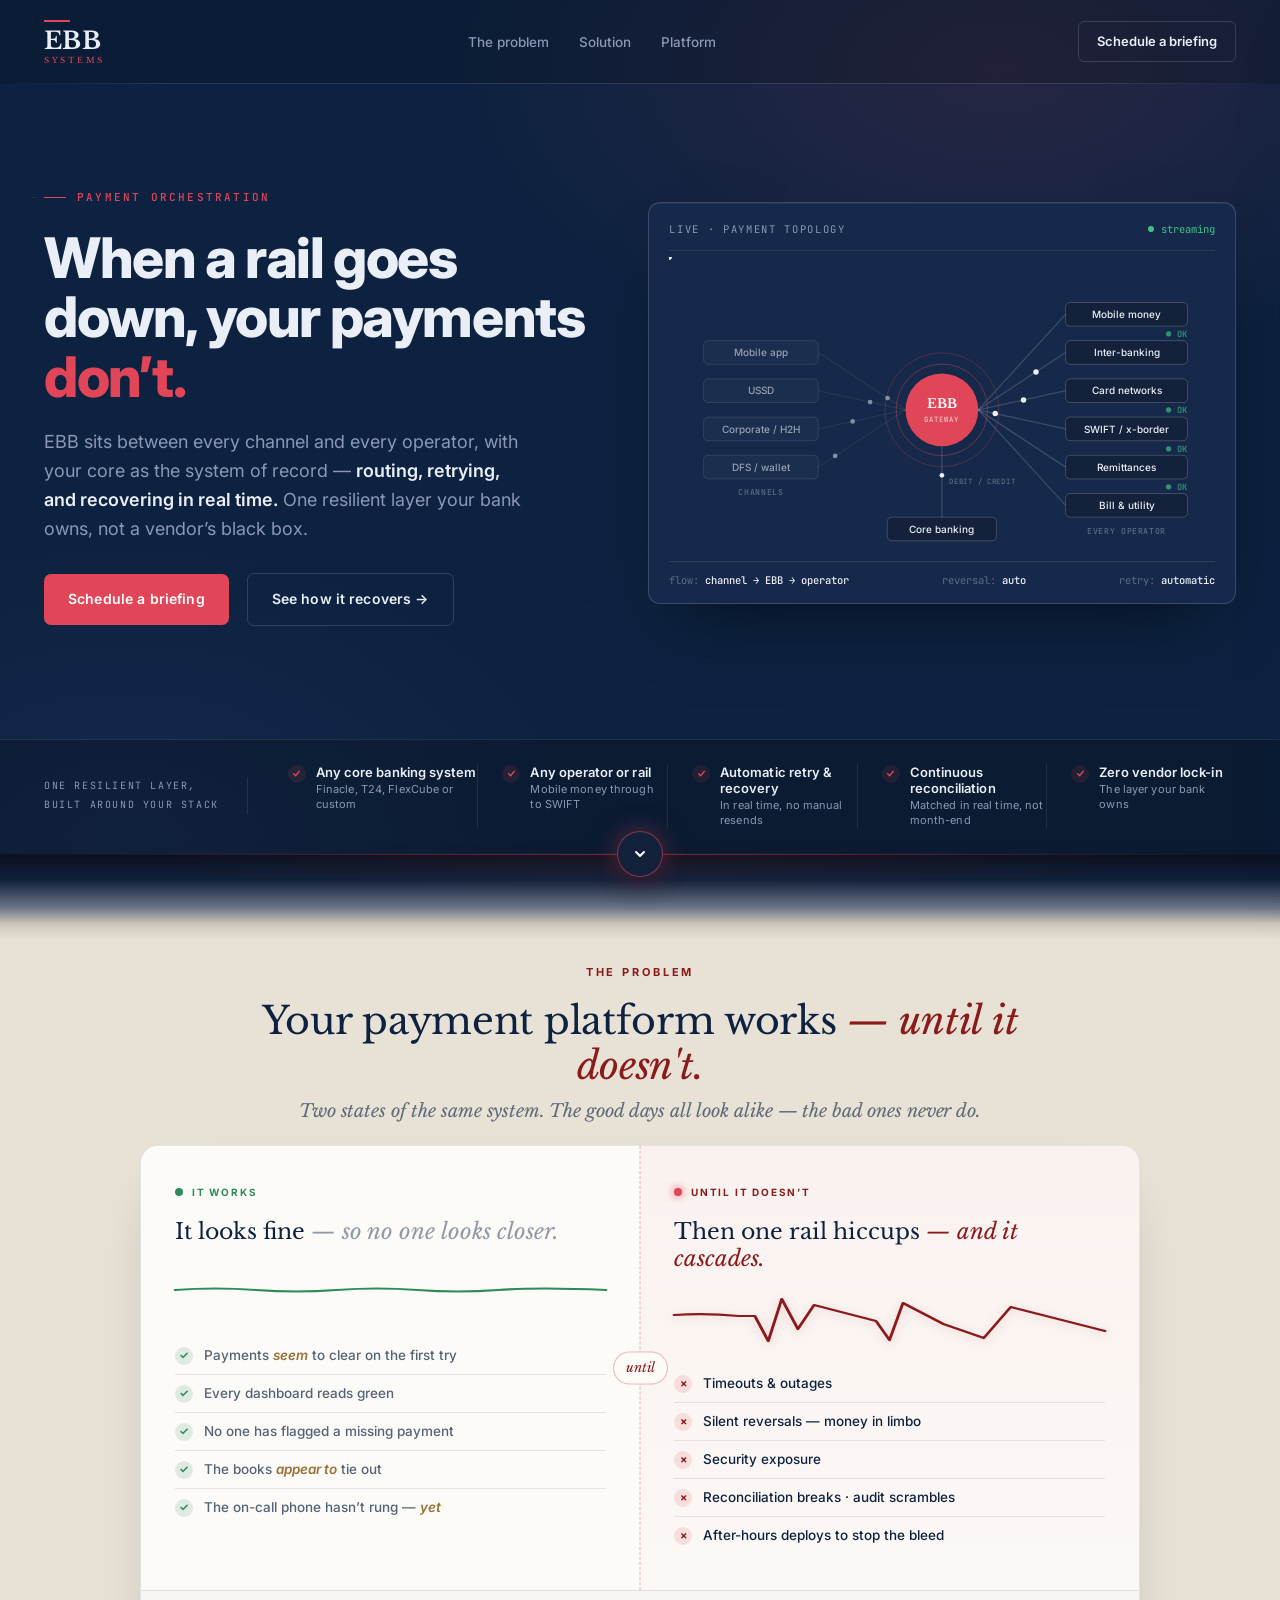
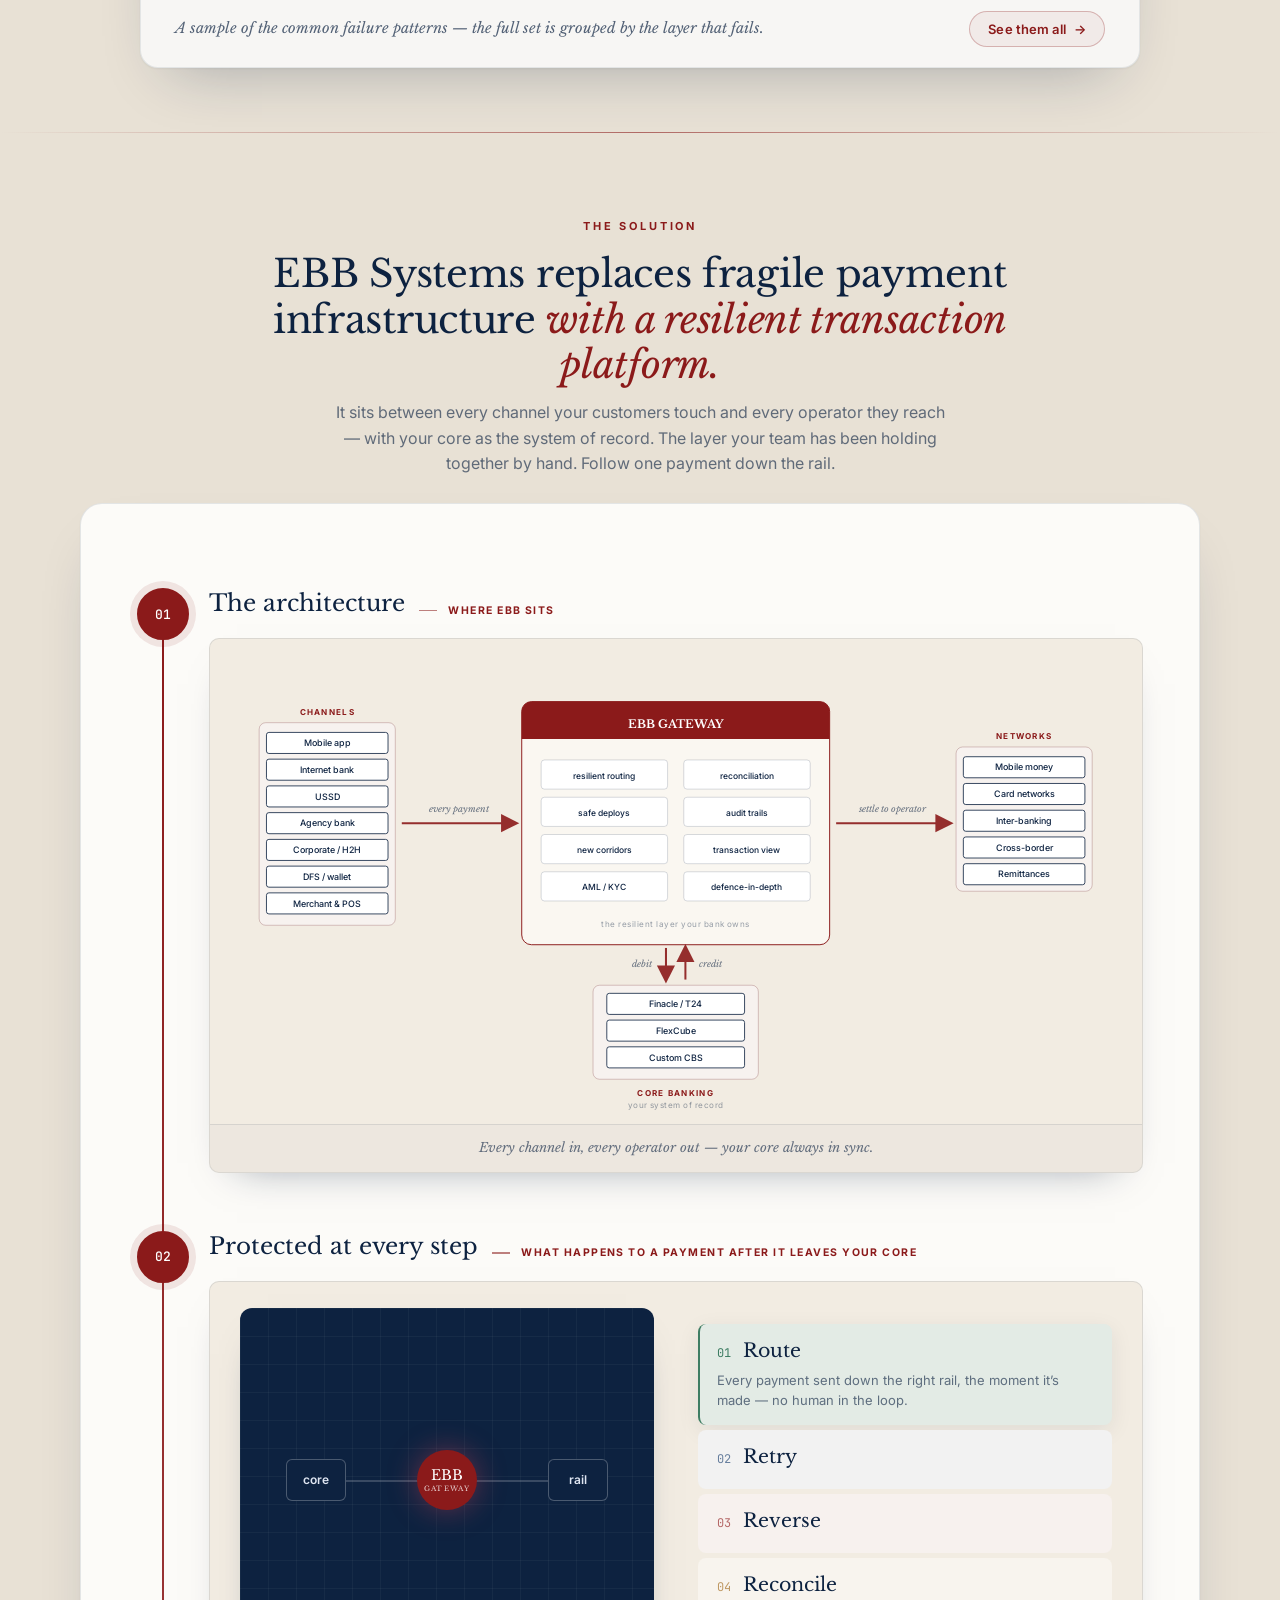
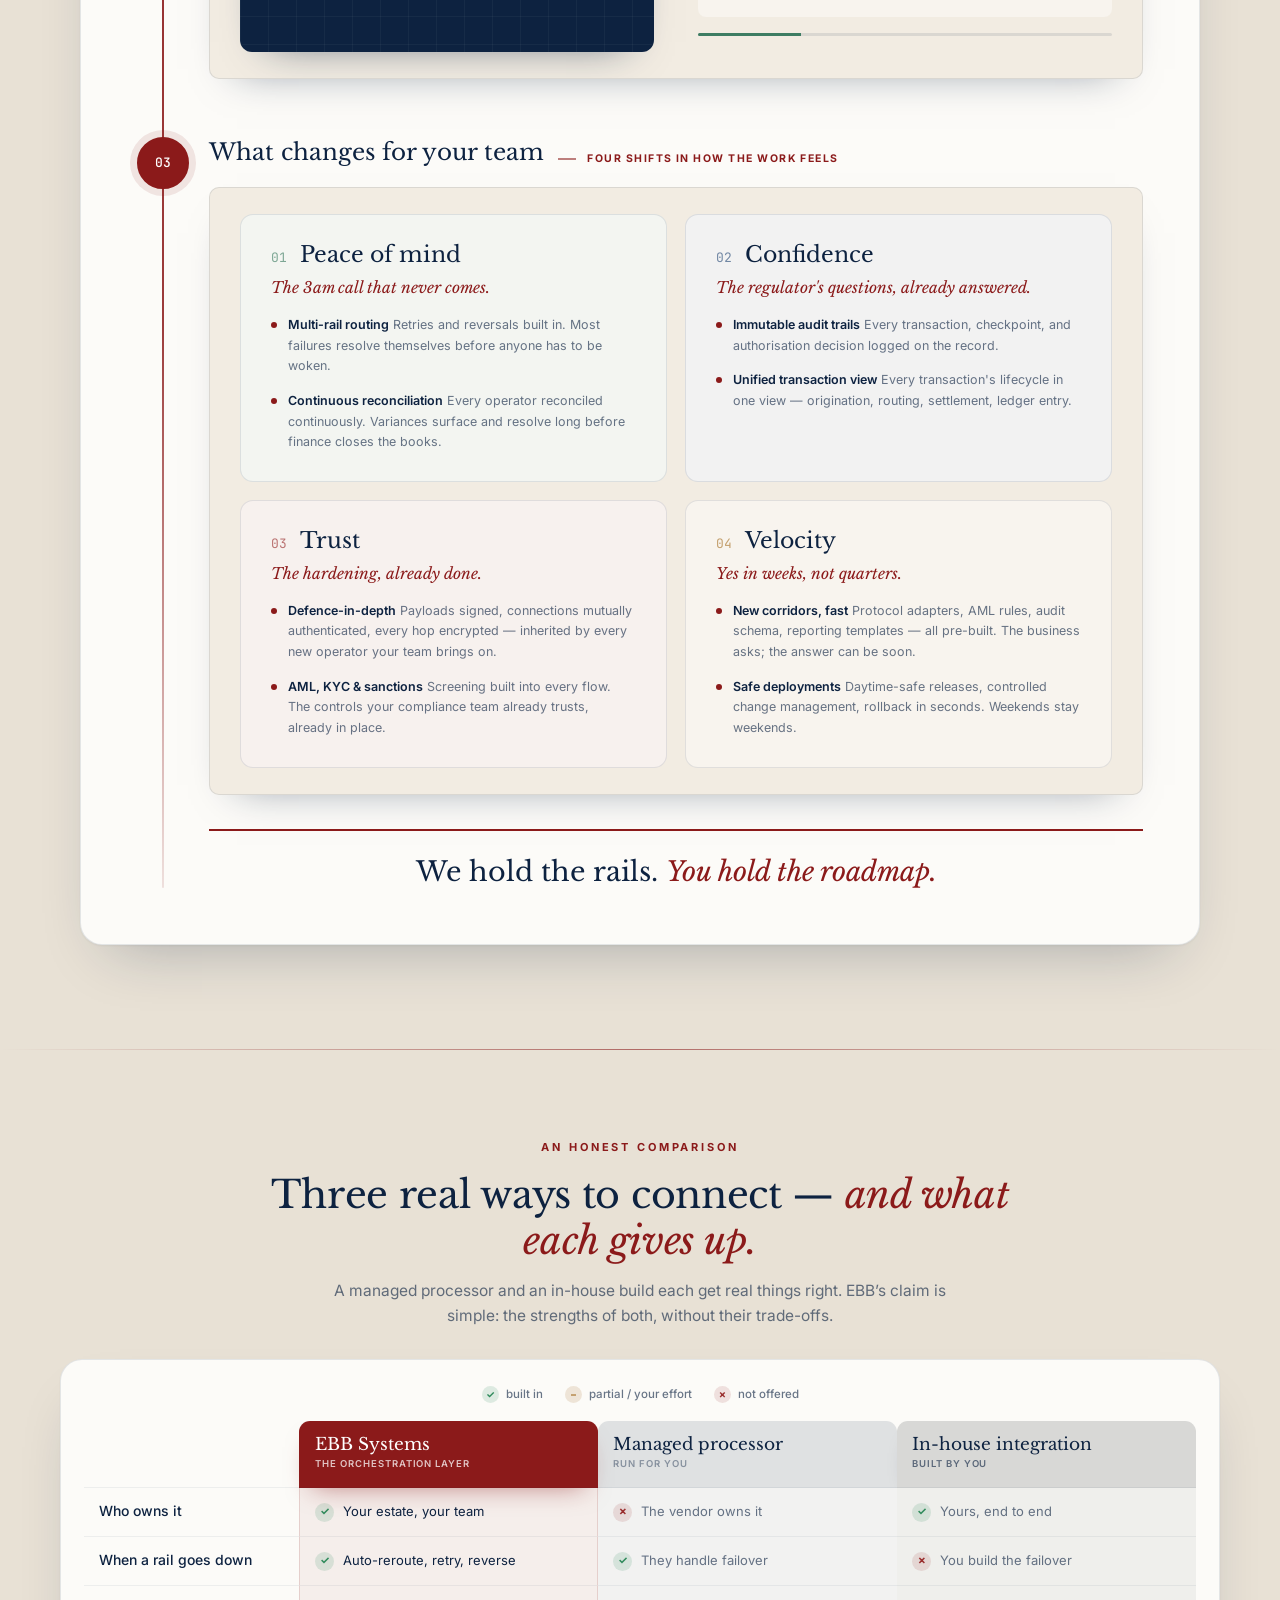
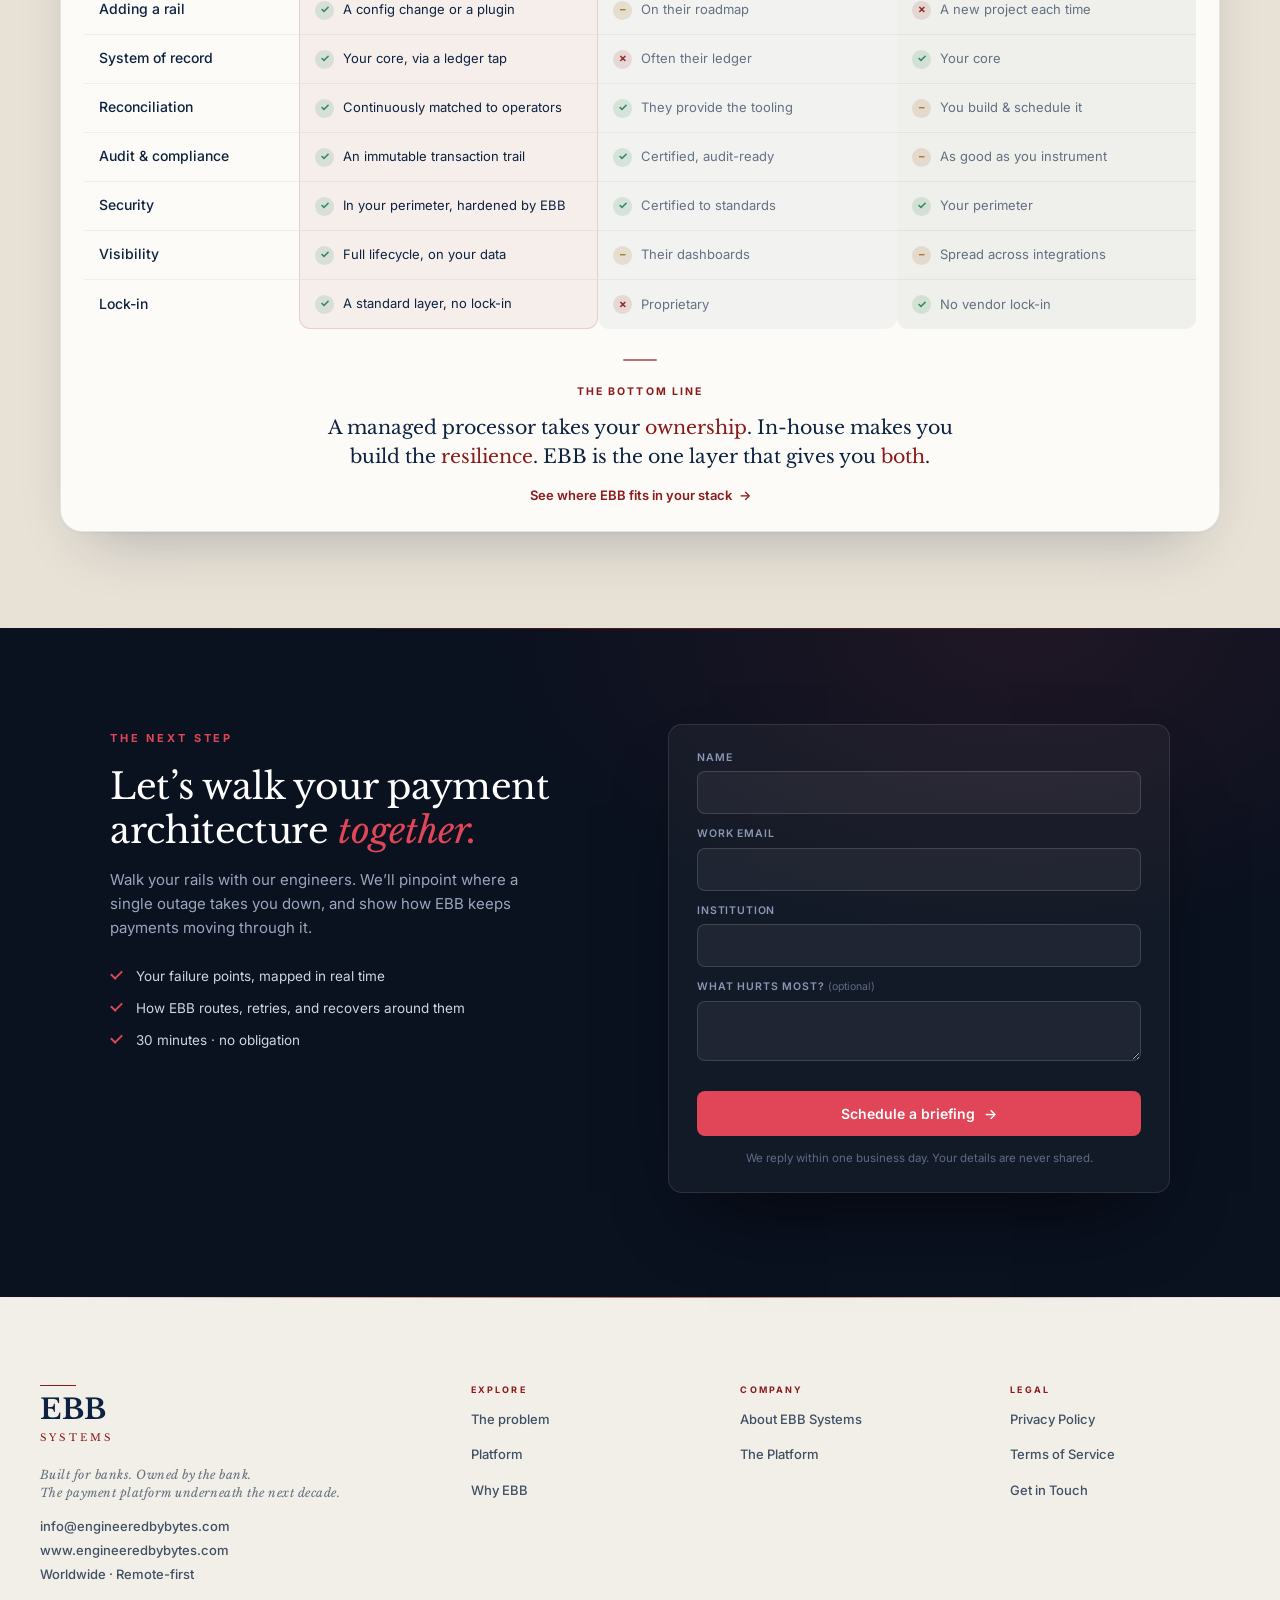
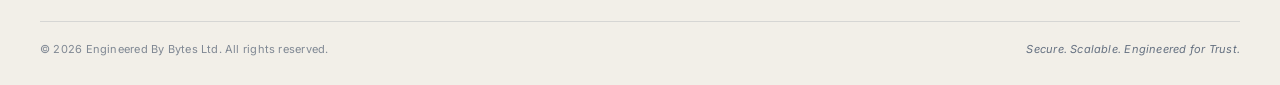
==== commit ff8c7412: "v2 overhaul: shared design system + consolidate Platform page Interior pages now run on a shared V2 " ====
--- a/index.html
+++ b/index.html
@@ -8,7 +8,7 @@
   <meta name="robots" content="noindex, nofollow">
 
   <title>EBB Systems | Engineered By Bytes — Payment Gateway &amp; Banking Integration Platform</title>
-  <meta name="description" content="EBB Systems is the resilient payment infrastructure layer between your core banking system and every operator — routing, retrying, and recovering in real time.">
+  <meta name="description" content="EBB Systems is the resilient payment infrastructure layer between every channel and every operator, with your core as the system of record — routing, retrying, and recovering in real time.">
   <link rel="canonical" href="https://www.engineeredbybytes.com/">
 
   <!-- Favicons (reuse V1) -->
@@ -565,15 +565,18 @@
       --ink:         #0A111F;
       --ink-2:       #0E1828;
       --acc:         #E04657;
+      --ok:          #2F8A5B;
       --on-dark:     #EAEEF7;
       --on-dark-mut: #8A98B4;
-      /* The page's ONE dark→light crossover, scaled to this section's own
-         (stable) height so the footnote/CTA at the bottom always land on
-         cream. Top edge = --ink (meets the hero); bottom = cream-warm
-         (meets the solution) — seamless on both sides. */
-      background: linear-gradient(180deg, var(--ink) 0%, var(--ink-2) 30%, #243a55 56%, #b9b7ae 78%, var(--cream-warm) 92%, var(--cream-warm) 100%);
-      padding: 72px 56px 64px;
-      color: var(--on-dark);
+      /* The page's ONE dark→light crossover, now compressed into a slim lip
+         at the very top so it lives in the hero→problem seam. The section
+         then sits in the LIGHT world (stone) — same ground as the solution
+         below — so the problem reads as its own chapter, not hero spillover.
+         Top edge = --ink (meets the hero); body + bottom = stone (#E8E1D5),
+         seamless into .solution3 which is also stone. */
+      background: linear-gradient(180deg, #0A111F 0, #11203a 26px, #6c7689 54px, #cdc6ba 70px, #E8E1D5 86px);
+      padding: 104px 56px 64px;
+      color: var(--navy);
       position: relative;
     }
     /* Seam (hero -> problem) — part of the unified hairline seam system
@@ -600,74 +603,83 @@
     .p-heading { font-family: var(--font-display); font-weight: 400; letter-spacing: -0.008em; line-height: 1.2; margin: 0; font-size: clamp(26px, 3.4vw, 38px); }
     .p-heading em { font-style: italic; }
     .p-bridge { margin: 10px 0 0; font-family: var(--font-display); font-style: italic; font-size: clamp(15px, 1.6vw, 18px); line-height: 1.35; letter-spacing: -0.003em; }
-    .o3 .p-eyebrow { color: var(--acc); }
-    .o3 .p-heading { color: #fff; margin-top: 14px; }
-    .o3 .p-heading em { color: #fff; }
-    .o3 .p-bridge { color: var(--on-dark-mut); }
-
-    /* ECG trace — drawn once on viewport entry (JS sets the 4.5s linear
-       draw inline so it can also sync the drop labels to the line tip). */
-    .o3__ecgwrap { position: relative; max-width: 1000px; margin: 14px auto 0; }
-    .o3__ecg { max-width: 1000px; margin: 14px auto 0; }
-    .o3__ecg svg { width: 100%; height: 230px; display: block; overflow: visible; }
-    .o3__ecg .grid { stroke: rgba(255,255,255,0.06); }
-    .o3__ecg .base { stroke: rgba(255,255,255,0.18); stroke-dasharray: 2 5; }
-    .o3__ecg .trace {
-      fill: none; stroke: var(--acc); stroke-width: 2.2;
-      filter: drop-shadow(0 0 6px rgba(224,70,87,0.5));
-      stroke-linecap: round; stroke-linejoin: round;
-      stroke-dasharray: 3200; stroke-dashoffset: 3200;
-    }
-    /* The trace draws (and the labels stage in) only once the section
-       reveals on scroll — the shared data-reveal observer adds .is-active. */
-    .o3.is-active .o3__ecg .trace { animation: o3draw 4.5s linear forwards; }
-    @keyframes o3draw { to { stroke-dashoffset: 0; } }
-    .o3__ecg .drop { fill: var(--acc); }
-    .o3__ecg .ring { fill: none; stroke: var(--acc); opacity: 0; }
-    .o3.is-active .o3__ecg .ring { animation: o3ring 4.6s ease-out infinite; }
-    .o3__ecg .ring:nth-of-type(2) { animation-delay: 1.5s; }
-    .o3__ecg .ring:nth-of-type(3) { animation-delay: 3s; }
-    @keyframes o3ring { 0% { r: 4; opacity: 0.5; } 100% { r: 22; opacity: 0; } }
-
-    /* Per-drop labels — positioned under each red drop. Each carries an
-       inline animation-delay (computed from the path geometry so it lands
-       the instant the drawing line tip reaches its drop) and reveals when
-       the section becomes active. */
-    .o3__droplabels { position: relative; height: 54px; margin-top: -6px; }
-    .o3__dlabel {
-      position: absolute; top: 0; transform: translateX(-50%);
-      display: flex; flex-direction: column; align-items: center; gap: 6px;
-      background: transparent; border: 0; cursor: pointer; padding: 0;
-      font-family: var(--font-display); font-style: italic; font-size: 12.5px;
-      color: var(--crimson); white-space: nowrap;
-      opacity: 0;
-    }
-    .o3.is-active .o3__dlabel { animation: o3labelIn 0.7s var(--ease) both; }
-    .o3__dlabel::before { content: ''; width: 1px; height: 16px; background: rgba(139,26,26,0.5); }
-    .o3__dlabel span { padding: 3px 9px; border-radius: 999px; border: 1px solid rgba(139,26,26,0.28); background: rgba(255,255,255,0.7); backdrop-filter: blur(2px); transition: background 0.18s var(--ease), color 0.18s var(--ease), border-color 0.18s var(--ease); }
-    .o3__dlabel:hover span { background: var(--crimson); border-color: var(--crimson); color: #fff; }
-    .o3__dlabel:focus-visible { outline: 2px solid var(--crimson); outline-offset: 3px; border-radius: 4px; }
-    @keyframes o3labelIn { from { opacity: 0; transform: translateX(-50%) translateY(6px); } to { opacity: 1; transform: translateX(-50%); } }
+    .o3 .p-eyebrow { color: var(--crimson); }
+    .o3 .p-heading { color: var(--navy); margin-top: 14px; }
+    .o3 .p-heading em { color: var(--crimson); }
+    .o3 .p-bridge { color: rgba(13,34,64,0.62); }
+
+    /* ── Diptych: "It works / until it doesn't" (Direction E) ──
+       The headline made literal: a calm left half and a breaking right
+       half, split by a crimson fault line. Held in its own floating panel
+       on the stone ground so it rhymes with the solution panel below. */
+    .o3 .dip {
+      max-width: 1000px; margin: 22px auto 0;
+      background: #FCFBF8; border: 1px solid var(--rule); border-radius: 18px; overflow: hidden;
+      box-shadow: 0 1px 2px rgba(13,34,64,.05), 0 28px 60px -30px rgba(13,34,64,.32);
+      opacity: 0; transform: translateY(14px); transition: opacity .7s var(--ease), transform .7s var(--ease);
+    }
+    .o3.is-active .dip { opacity: 1; transform: none; }
+    .o3 .dip__cols { position: relative; display: grid; grid-template-columns: 1fr 1fr; }
+    .o3 .dip__side { padding: 32px 34px 36px; }
+    .o3 .dip__side--bad { position: relative; background: linear-gradient(180deg, rgba(224,70,87,.05), rgba(224,70,87,.015)); }
+    .o3 .dip__tag { display: inline-flex; align-items: center; gap: 9px; font-family: var(--font-ui); font-weight: 700; font-size: 10px; letter-spacing: .18em; text-transform: uppercase; }
+    .o3 .dip__side--ok .dip__tag { color: var(--ok); }
+    .o3 .dip__side--bad .dip__tag { color: var(--crimson); }
+    .o3 .dip__tag::before { content: ''; width: 8px; height: 8px; border-radius: 50%; }
+    .o3 .dip__side--ok .dip__tag::before { background: var(--ok); }
+    .o3 .dip__side--bad .dip__tag::before { background: var(--acc); box-shadow: 0 0 9px var(--acc); }
+    .o3 .dip__side h3 { font-family: var(--font-display); font-weight: 400; font-size: 22px; line-height: 1.25; color: var(--navy); margin: 14px 0 18px; }
+    .o3 .dip__side--ok h3 em { font-style: italic; color: rgba(13,34,64,0.45); }
+    /* hedge words — the quiet tells of unverified calm (seem · appear to · yet) */
+    .o3 .dip__side--ok .hedge { font-style: italic; font-weight: 600; color: #9A7038; }
+    .o3 .dip__side--bad h3 em { font-style: italic; color: var(--crimson); }
+    .o3 .dip__mini { height: 54px; margin-bottom: 20px; }
+    .o3 .dip__mini svg { width: 100%; height: 54px; display: block; overflow: visible; }
+    .o3 .lOK { fill: none; stroke: var(--ok); stroke-width: 2.2; stroke-linecap: round; }
+    .o3 .lBAD { fill: none; stroke: var(--crimson); stroke-width: 2.2; stroke-linecap: round; stroke-linejoin: round; filter: drop-shadow(0 2px 4px rgba(139,26,26,.2)); }
+    .o3 .dip__list { list-style: none; margin: 0; padding: 0; }
+    .o3 .row { display: flex; align-items: flex-start; gap: 11px; width: 100%; text-align: left;
+      padding: 9px 0; font-family: var(--font-ui); font-weight: 500; font-size: 13.5px; line-height: 1.4;
+      border: 0; border-bottom: 1px solid var(--rule); background: transparent; }
+    .o3 .dip__list .row:last-child, .o3 .dip__rows .row:last-child { border-bottom: none; }
+    .o3 button.row { cursor: pointer; transition: color .18s var(--ease); }
+    .o3 button.row:hover { color: var(--crimson); }
+    .o3 button.row:focus-visible { outline: 2px solid var(--crimson); outline-offset: 3px; border-radius: 4px; }
+    .o3 .ic { flex: none; width: 18px; height: 18px; border-radius: 50%; display: grid; place-items: center;
+      font-family: var(--font-ui); font-weight: 700; font-size: 11px; margin-top: 1px; }
+    .o3 .dip__side--ok .ic { background: rgba(47,138,91,.14); color: var(--ok); }
+    .o3 .dip__side--bad .ic { background: rgba(224,70,87,.14); color: var(--crimson); }
+    .o3 .dip__side--ok .row { color: rgba(13,34,64,.7); }
+    .o3 .dip__side--bad .row { color: var(--navy); }
+    .o3 .dip__seam { position: absolute; top: 0; bottom: 0; left: 50%; width: 0;
+      border-left: 1.5px dashed rgba(224,70,87,.4); transform: translateX(-50%); z-index: 2; }
+    .o3 .dip__seam::after { content: 'until'; position: absolute; top: 50%; left: 50%; transform: translate(-50%,-50%);
+      background: #FCFBF8; border: 1px solid rgba(224,70,87,.4); color: var(--crimson);
+      font-family: var(--font-display); font-style: italic; font-size: 13px; padding: 5px 12px; border-radius: 999px; white-space: nowrap; }
 
     @media (prefers-reduced-motion: reduce) {
-      .o3__ecg .trace, .o3.is-active .o3__ecg .trace { animation: none; stroke-dashoffset: 0; }
-      .o3__dlabel, .o3.is-active .o3__dlabel { animation: none; opacity: 1; }
-      .o3__ecg .ring, .o3.is-active .o3__ecg .ring { animation: none; opacity: 0; }
-    }
-
-    /* "See the full list" footer — footnote + pill button. */
-    .o3__foot { display: flex; flex-direction: column; align-items: center; gap: 14px; max-width: 560px; margin: 34px auto 0; padding-top: 28px; border-top: 1px solid rgba(13,34,64,0.1); }
-    .o3__footnote { margin: 0; font-family: var(--font-display); font-style: italic; font-size: 15px; color: rgba(13,34,64,0.7); text-align: center; }
-    .o3__seelist { display: inline-flex; align-items: center; gap: 8px; font-family: var(--font-ui); font-weight: 600; font-size: 13px; letter-spacing: 0.01em; color: var(--crimson); background: rgba(139,26,26,0.05); border: 1px solid rgba(139,26,26,0.28); border-radius: 999px; padding: 9px 18px; cursor: pointer; transition: background 0.18s var(--ease), border-color 0.18s var(--ease), color 0.18s var(--ease), transform 0.18s var(--ease); }
+      .o3 .dip, .o3.is-active .dip { opacity: 1; transform: none; transition: none; }
+    }
+
+    /* Footer band — lives INSIDE the card, on the same surface as the two
+       columns, divided by a hairline so it reads as the card's own footer
+       (caption + CTA) rather than a note floating on the stone below. */
+    .o3 .dip__foot { display: flex; align-items: center; justify-content: space-between; gap: 24px;
+      padding: 20px 34px; border-top: 1px solid var(--rule); background: rgba(13,34,64,0.018); }
+    .o3 .dip__footnote { margin: 0; max-width: 620px; font-family: var(--font-display); font-style: italic;
+      font-size: 14.5px; line-height: 1.5; color: rgba(13,34,64,0.7); }
+    .o3__seelist { flex: none; display: inline-flex; align-items: center; gap: 8px; font-family: var(--font-ui); font-weight: 600; font-size: 13px; letter-spacing: 0.01em; color: var(--crimson); background: rgba(139,26,26,0.05); border: 1px solid rgba(139,26,26,0.28); border-radius: 999px; padding: 9px 18px; cursor: pointer; transition: background 0.18s var(--ease), border-color 0.18s var(--ease), color 0.18s var(--ease), transform 0.18s var(--ease); }
     .o3__seelist span { transition: transform 0.18s var(--ease); }
     .o3__seelist:hover { background: var(--crimson); border-color: var(--crimson); color: #fff; }
     .o3__seelist:hover span { transform: translateX(3px); }
     .o3__seelist:focus-visible { outline: 2px solid var(--crimson); outline-offset: 3px; }
 
     @media (max-width: 640px) {
-      .o3 { padding: 56px 22px 48px; }
-      .o3__ecg svg { height: 200px; }
-      .o3__droplabels { display: none; }
+      .o3 { padding: 96px 22px 48px; }
+      .o3 .dip__cols { grid-template-columns: 1fr; }
+      .o3 .dip__seam { display: none; }
+      .o3 .dip__side--bad { border-top: 1px solid var(--rule); }
+      .o3 .dip__foot { flex-direction: column; align-items: flex-start; gap: 16px; padding: 20px 24px; }
     }
 
     /* Brief flash applied to the drawer item that matches a clicked label */
@@ -783,11 +795,13 @@
     .drawer__close:hover { background: var(--navy); border-color: var(--navy); color: var(--cream-warm); }
     .drawer__close svg { width: 12px; height: 12px; }
     .drawer__body {
-      padding: 18px 30px 20px;
+      padding: 18px 24px 20px;
       overflow-y: auto;
       flex: 0 1 auto;
       display: flex;
       flex-direction: column;
+      gap: 12px;
+      background: #EBE6DD;
     }
 
     /* Stacked editorial cluster layout — large italic numeral + uppercase
@@ -798,11 +812,12 @@
       display: grid;
       grid-template-columns: 172px 1fr;
       gap: 30px;
-      padding: 17px 0;
-      border-top: 1px solid var(--rule);
-    }
-    .drawer__cluster:first-child { border-top: 0; padding-top: 2px; }
-    .drawer__cluster:last-child { padding-bottom: 2px; }
+      padding: 16px 26px;
+      background: #FCFBF8;
+      border: 1px solid var(--rule);
+      border-radius: 12px;
+      box-shadow: 0 1px 2px rgba(13,34,64,0.04), 0 16px 34px -24px rgba(13,34,64,0.30);
+    }
     .drawer__cluster-head {
       display: flex;
       flex-direction: column;
@@ -836,7 +851,7 @@
       margin: 0;
       display: flex;
       flex-direction: column;
-      gap: 13px;
+      gap: 10px;
       border-left: 2px solid rgba(139,26,26,0.14);
     }
     .drawer__item { display: flex; flex-direction: column; gap: 3px; }
@@ -853,7 +868,7 @@
       font-family: var(--font-display);
       font-size: 12.5px;
       color: rgba(13,34,64,0.82);
-      line-height: 1.5;
+      line-height: 1.45;
     }
 
     .drawer__foot {
@@ -1072,6 +1087,165 @@
     }
 
     /* =============================================================
+       §4 ENGAGEMENT CTA (#talk) — dark navy band before the footer,
+       bookending the dark hero. Single conversion path: a 30-min
+       architecture walkthrough, engineer to engineer. Posts to Formspree.
+       ============================================================= */
+    .talk { position: relative; background: radial-gradient(900px 520px at 80% 0%, rgba(224,70,87,.10), transparent 60%), #0A111F; color: #EAEEF7; padding: 96px 24px 104px; }
+    .talk::before { content: ""; position: absolute; top: 0; left: 0; right: 0; height: 1px; background: linear-gradient(90deg, transparent, #8B1A1A 50%, transparent); opacity: .55; z-index: 2; pointer-events: none; }
+    .talk__inner { max-width: 1060px; margin: 0 auto; display: grid; grid-template-columns: 1fr 1fr; gap: 56px; align-items: start; position: relative; z-index: 1; }
+    .talk__eyebrow { font: 700 11px/1 'Inter', sans-serif; letter-spacing: .26em; text-transform: uppercase; color: #E04657; }
+    .talk__head { font: 400 clamp(26px, 3.2vw, 36px)/1.2 'Libre Baskerville', Georgia, serif; color: #fff; margin: 16px 0 0; letter-spacing: -.01em; }
+    .talk__head em { font-style: italic; color: #E04657; }
+    .talk__sub { font: 400 15px/1.6 'Inter', sans-serif; color: #9aa6be; margin: 16px 0 0; max-width: 440px; }
+    .talk__points { list-style: none; margin: 26px 0 0; padding: 0; display: flex; flex-direction: column; gap: 12px; }
+    .talk__points li { position: relative; padding-left: 26px; font: 400 13.5px/1.5 'Inter', sans-serif; color: #cdd6e6; }
+    .talk__points li::before { content: ""; position: absolute; left: 1px; top: 4px; width: 11px; height: 7px; border-left: 2px solid #E04657; border-bottom: 2px solid #E04657; transform: rotate(-45deg); }
+    .talk__form { background: rgba(255,255,255,.04); border: 1px solid rgba(255,255,255,.10); border-radius: 14px; padding: 28px 28px 24px; box-shadow: 0 40px 80px -40px rgba(0,0,0,.8); }
+    .talk__hp { position: absolute; left: -9999px; width: 1px; height: 1px; opacity: 0; }
+    .talk__field { margin-bottom: 15px; }
+    .talk__field label { display: block; font: 600 10.5px/1 'Inter', sans-serif; letter-spacing: .08em; text-transform: uppercase; color: #8a98b4; margin-bottom: 8px; }
+    .talk__field label span { text-transform: none; letter-spacing: 0; font-weight: 400; color: #5c6b86; }
+    .talk__field input, .talk__field textarea { width: 100%; background: rgba(255,255,255,.05); border: 1px solid rgba(255,255,255,.14); border-radius: 8px; padding: 12px 14px; font: 400 14px 'Inter', sans-serif; color: #EAEEF7; transition: border-color .2s, background .2s; }
+    .talk__field input:focus, .talk__field textarea:focus { outline: none; border-color: #E04657; background: rgba(255,255,255,.07); }
+    .talk__field textarea { resize: vertical; min-height: 54px; }
+    .talk__submit { width: 100%; display: inline-flex; align-items: center; justify-content: center; gap: 9px; background: #E04657; color: #fff; font: 600 14px 'Inter', sans-serif; border: none; border-radius: 8px; padding: 14px 24px; cursor: pointer; transition: background .2s, transform .1s; margin-top: 4px; }
+    .talk__submit:hover { background: #c93a4a; }
+    .talk__submit:active { transform: translateY(1px); }
+    .talk__submit:disabled { opacity: .65; cursor: default; }
+    .talk__status { font: 500 12.5px/1.5 'Inter', sans-serif; border-radius: 8px; margin: 0 0 4px; padding: 0; max-height: 0; overflow: hidden; opacity: 0; transition: max-height .25s, opacity .25s, padding .25s; }
+    .talk__status--pending { opacity: 1; max-height: 80px; padding: 10px 14px; color: #c5cfe2; background: rgba(255,255,255,.05); border: 1px solid rgba(255,255,255,.12); }
+    .talk__status--success { opacity: 1; max-height: 120px; padding: 10px 14px; color: #8fe3c0; background: rgba(65,192,138,.10); border: 1px solid rgba(65,192,138,.32); }
+    .talk__status--error { opacity: 1; max-height: 120px; padding: 10px 14px; color: #f0a9a9; background: rgba(224,70,87,.10); border: 1px solid rgba(224,70,87,.34); }
+    .talk__fineprint { font: 400 11.5px/1.5 'Inter', sans-serif; color: #5c6b86; text-align: center; margin: 14px 0 0; }
+    @media (max-width: 820px) { .talk__inner { grid-template-columns: 1fr; gap: 34px; } .talk { padding: 72px 22px 84px; } }
+
+    /* =============================================================
+       §3.5 — WHY EBB comparison (#compare). Three ways a bank can
+       connect to the rails; the EBB column is spotlighted and the
+       marks reuse the green / amber / crimson language from §3.
+       Stone section + floating card to match the solution chapter,
+       then it hands off to the dark engagement CTA.
+       ============================================================= */
+    .cmp { padding: 84px 24px 96px; background: #E8E1D5; color: var(--navy); position: relative; }
+    .cmp::before {
+      content: ""; position: absolute; top: 0; left: 0; right: 0; height: 1px;
+      background: linear-gradient(90deg, transparent, var(--crimson) 50%, transparent);
+      opacity: .6; z-index: 2; pointer-events: none;
+    }
+    .cmp__head { max-width: 820px; margin: 0 auto 30px; text-align: center; position: relative; z-index: 1; }
+    .cmp__eyebrow { display: inline-block; font: 700 11px/1 var(--font-ui); letter-spacing: .26em; text-transform: uppercase; color: var(--crimson); }
+    .cmp__heading { font: 400 clamp(26px, 3.4vw, 38px)/1.2 var(--font-display); color: var(--navy); letter-spacing: -.008em; max-width: 760px; margin: 14px auto 0; }
+    .cmp__heading em { font-style: italic; color: var(--crimson); font-weight: 400; }
+    .cmp__lede { font: 400 15.5px/1.65 var(--font-ui); color: var(--text-muted-navy); max-width: 660px; margin: 14px auto 0; }
+
+    .cmp__container {
+      max-width: 1160px; margin: 0 auto; position: relative; z-index: 1;
+      background: #FCFBF8; border: 1px solid var(--rule); border-radius: 22px;
+      box-shadow: 0 1px 2px rgba(13,34,64,.05), 0 28px 60px -30px rgba(13,34,64,.32);
+      padding: clamp(16px, 1.8vw, 24px);
+      opacity: 0; transform: translateY(16px); transition: opacity .6s ease, transform .6s ease;
+    }
+    .cmp.is-active .cmp__container { opacity: 1; transform: none; }
+
+    /* legend — what the three marks mean (the honest table needs it) */
+    .cmp__legend { display: flex; flex-wrap: wrap; gap: 22px; justify-content: center; margin: 2px 0 18px; font: 500 11.5px/1.4 var(--font-ui); color: var(--text-muted-navy); }
+    .cmp__legend > span { display: inline-flex; align-items: center; gap: 7px; }
+    .cmp__legend .cmp__mk { width: 17px; height: 17px; font-size: 10px; }
+
+    .cmp__scroll { overflow-x: auto; -webkit-overflow-scrolling: touch; }
+    .cmp__table { display: grid; grid-template-columns: 0.72fr 1fr 1fr 1fr; min-width: 1000px; }
+    /* rows are layout-transparent so their cells become the grid items */
+    .cmp__row { display: contents; }
+
+    .cmp__cell {
+      padding: 14px 15px; display: flex; gap: 9px; align-items: center;
+      border-bottom: 1px solid var(--rule-soft);
+      font: 400 13px/1.45 var(--font-ui); color: var(--text-muted-navy);
+      transition: background .16s ease;
+      /* wide columns let every cell sit on one line; balance is a safety net
+         that evens any wrap on narrower viewports instead of stranding a word */
+      text-wrap: balance;
+    }
+    .cmp__row:last-child .cmp__cell { border-bottom: none; }
+    .cmp__cell--label { font: 500 14px/1.35 var(--font-ui); color: var(--navy); align-items: center; }
+
+    /* row hover — faint wash across the whole row, each column deepening its
+       own tint so the column identity is preserved while scanning */
+    .cmp__row.is-hl .cmp__cell--label { background: color-mix(in srgb, var(--navy) 3.5%, #FCFBF8); }
+    .cmp__row.is-hl .cmp__cell--ebb { background: color-mix(in srgb, var(--crimson) 10%, #FCFBF8); }
+    .cmp__row.is-hl .cmp__cell--d { background: color-mix(in srgb, var(--navy) 8%, #FCFBF8); }
+    .cmp__row.is-hl .cmp__cell--v { background: color-mix(in srgb, #2b2b31 11%, #FCFBF8); }
+
+    /* header row — three filled caps define the top; no divider line needed */
+    .cmp__row--head .cmp__cell { padding-bottom: 16px; align-items: flex-start; }
+    .cmp__col-h { flex-direction: column; gap: 3px; align-items: flex-start; }
+    .cmp__colname { font: 400 17px/1.2 var(--font-display); color: var(--navy); }
+    .cmp__coltag { font: 600 9.5px/1.3 var(--font-ui); letter-spacing: .1em; text-transform: uppercase; color: var(--text-faint-navy); }
+
+    /* EBB spotlight column: an elevated card — crimson header cap that lifts
+       off the table, faint crimson tint, and hairline crimson side rails that
+       run the full height to read as one continuous column. */
+    .cmp__cell--ebb {
+      background: color-mix(in srgb, var(--crimson) 6%, #FCFBF8); color: var(--navy);
+      border-left: 1px solid color-mix(in srgb, var(--crimson) 14%, transparent);
+      border-right: 1px solid color-mix(in srgb, var(--crimson) 14%, transparent);
+    }
+    .cmp__col-h--ebb {
+      background: var(--crimson); border-radius: 11px 11px 0 0;
+      border-left: 1px solid var(--crimson); border-right: 1px solid var(--crimson);
+      box-shadow: 0 12px 26px -14px rgba(139,26,26,.55); position: relative; z-index: 1;
+    }
+    .cmp__col-h--ebb .cmp__colname { color: #fff; }
+    .cmp__col-h--ebb .cmp__coltag { color: rgba(255,255,255,.74); }
+    .cmp__row:last-child .cmp__cell--ebb { border-radius: 0 0 11px 11px; border-bottom: 1px solid color-mix(in srgb, var(--crimson) 14%, transparent); }
+
+    /* Direct integrations — a cool slate card: viable, but yours to build & run */
+    .cmp__cell--d { background: color-mix(in srgb, var(--navy) 4%, #FCFBF8); }
+    .cmp__col-h--d {
+      background: color-mix(in srgb, var(--navy) 12%, #FCFBF8); border-radius: 11px 11px 0 0;
+      box-shadow: 0 9px 20px -15px rgba(13,34,64,.40);
+    }
+    .cmp__row:last-child .cmp__cell--d { border-radius: 0 0 11px 11px; }
+
+    /* Black-box processor — a neutral cool-grey card. (Warm tints vanish on the
+       warm cream; a desaturated graphite grey actually reads, and its lack of
+       any brand hue suits the "outsider / vendor" framing.) */
+    .cmp__cell--v { background: color-mix(in srgb, #2b2b31 6%, #FCFBF8); }
+    .cmp__col-h--v {
+      background: color-mix(in srgb, #2b2b31 17%, #FCFBF8); border-radius: 11px 11px 0 0;
+      box-shadow: 0 10px 22px -15px rgba(13,34,64,.34);
+    }
+    .cmp__col-h--v .cmp__colname { color: var(--navy); }
+    .cmp__col-h--v .cmp__coltag { color: var(--text-muted-navy); }
+    .cmp__row:last-child .cmp__cell--v { border-radius: 0 0 11px 11px; }
+
+    /* marks — same green / amber / crimson semantics as the stepper */
+    .cmp__mk { flex: none; width: 19px; height: 19px; border-radius: 50%; display: grid; place-items: center; font-size: 11px; font-weight: 700; margin-top: 1px; }
+    .cmp__mk--yes { background: rgba(47,138,91,.15); color: #2F8A5B; }
+    .cmp__mk--mid { background: rgba(168,115,42,.16); color: #A8732A; }
+    .cmp__mk--no  { background: rgba(154,47,47,.13); color: #9A2F2F; }
+
+    /* closing verdict — the table's takeaway, lifted from a plain footnote into
+       a small centred "bottom line" block with a crimson tick, emphasised key
+       phrases, and a quiet link into the briefing CTA below */
+    .cmp__verdict { text-align: center; max-width: 720px; margin: 30px auto 0; }
+    .cmp__verdict::before { content: ""; display: block; width: 34px; height: 2px; border-radius: 2px; background: var(--crimson); opacity: .6; margin: 0 auto 16px; }
+    .cmp__verdict-eyebrow { font: 700 10.5px/1 var(--font-ui); letter-spacing: .2em; text-transform: uppercase; color: var(--crimson); }
+    .cmp__verdict-line { font: 400 19px/1.5 var(--font-display); color: var(--navy); margin: 12px auto 0; max-width: 660px; }
+    .cmp__verdict-line em { font-style: normal; color: var(--crimson); }
+    .cmp__verdict-cta { display: inline-flex; align-items: center; gap: 7px; margin-top: 18px; font: 600 13px/1 var(--font-ui); color: var(--crimson); text-decoration: none; transition: gap .18s ease, color .18s ease; }
+    .cmp__verdict-cta span { transition: transform .18s ease; }
+    .cmp__verdict-cta:hover { color: var(--acc); }
+    .cmp__verdict-cta:hover span { transform: translateX(3px); }
+
+    @media (max-width: 760px) {
+      .cmp { padding: 64px 16px 76px; }
+      .cmp__table { min-width: 600px; }
+      .cmp__cell { padding: 13px 14px; font-size: 13px; }
+    }
+
+    /* =============================================================
        SITE FOOTER — full navigation (Home / About / Solutions / Network / Get in Touch)
        The V2 hero design keeps the top nav minimal (logo + Talk to engineering CTA),
        so detailed navigation lives in the footer for users who want to explore deeper.
@@ -1097,8 +1271,8 @@
       max-width: 1200px;
       margin: 0 auto;
       display: grid;
-      grid-template-columns: 1.3fr 1.5fr 1fr;
-      gap: 48px;
+      grid-template-columns: 1.7fr 1fr 1fr 1fr;
+      gap: 40px;
       padding-bottom: 36px;
       border-bottom: 1px solid rgba(13,34,64,0.12);
     }
@@ -1148,8 +1322,8 @@
     }
     .ftr__nav-list {
       display: grid;
-      grid-template-columns: 1fr 1fr;
-      gap: 8px 24px;
+      grid-template-columns: 1fr;
+      gap: 10px;
       list-style: none;
       padding: 0;
       margin: 0;
@@ -1199,11 +1373,19 @@
       font-style: italic;
       color: rgba(13,34,64,0.62);
     }
-    @media (max-width: 760px) {
+    @media (max-width: 980px) {
       .ftr__container {
-        grid-template-columns: 1fr;
-        gap: 32px;
-      }
+        grid-template-columns: 1.4fr 1fr 1fr;
+        gap: 34px;
+      }
+      .ftr__brand { grid-column: 1 / -1; }
+    }
+    @media (max-width: 620px) {
+      .ftr__container {
+        grid-template-columns: 1fr 1fr;
+        gap: 30px 24px;
+      }
+      .ftr__brand { grid-column: 1 / -1; }
       .ftr__bottom {
         justify-content: flex-start;
       }
@@ -1300,286 +1482,237 @@
     /* Seam 2 (problem -> solution) — unified hairline seam system. Both sides
        are cream-warm, so the boundary carries the same crimson hairline as the
        other seams, here with no glow (it reads as a fine rule on cream). */
-    .solution3 { padding: 80px 24px 104px; background: var(--cream-warm); color: var(--navy); position: relative; }
+    .solution3 { padding: 80px 24px 104px; background: #E8E1D5; color: var(--navy); position: relative; }
     .solution3::before {
       content: ""; position: absolute; top: 0; left: 0; right: 0; height: 1px;
       background: linear-gradient(90deg, transparent, var(--crimson) 50%, transparent);
       opacity: .6; z-index: 2; pointer-events: none;
     }
-    .solution3__container { max-width: 1100px; margin: 0 auto; position: relative; z-index: 1; }
-
-    .solution3__head { max-width: 760px; display: flex; flex-direction: column; gap: 14px; margin-bottom: 52px; }
+    /* Section heading sits on the stone gutter; each rail station below
+       gets its own floating outer panel (the v1 "platform" panel look). */
+    .solution3__container {
+      max-width: 1120px; margin: 0 auto; position: relative; z-index: 1;
+      background: #FCFBF8;
+      border: 1px solid var(--rule);
+      border-radius: 22px;
+      box-shadow: 0 1px 2px rgba(13,34,64,.05), 0 28px 60px -30px rgba(13,34,64,.32);
+      padding: clamp(34px, 4.4vw, 64px);
+    }
+
+    /* Section header sits on the stone gutter above the panel, centred —
+       mirroring the problem section's .o3__head treatment so the two
+       chapters share one editorial rhythm. */
+    .solution3__head { max-width: 820px; margin: 0 auto 26px; text-align: center; position: relative; z-index: 1; }
     .solution3__eyebrow {
-      display: inline-flex; align-items: center; gap: 12px;
-      font: 700 10px/1 var(--font-ui);
-      letter-spacing: 0.24em; text-transform: uppercase;
+      display: inline-block;
+      font: 700 11px/1 var(--font-ui);
+      letter-spacing: 0.26em; text-transform: uppercase;
       color: var(--crimson);
     }
-    .solution3__eyebrow::before { content: ''; width: 32px; height: 1.5px; background: var(--crimson); }
     .solution3__heading {
-      font: 400 clamp(26px, 3vw, 34px)/1.28 var(--font-display);
+      font: 400 clamp(26px, 3.4vw, 38px)/1.2 var(--font-display);
       color: var(--navy);
-      letter-spacing: -0.01em;
-      max-width: 720px;
+      letter-spacing: -0.008em;
+      max-width: 760px;
+      margin: 14px auto 0;
     }
     .solution3__heading em { font-style: italic; color: var(--crimson); font-weight: 400; }
     .solution3__lede {
       font: 400 clamp(14.5px, 1.4vw, 16px)/1.6 var(--font-ui);
       color: var(--text-muted-navy);
-      max-width: 600px;
-      margin-top: 4px;
-    }
-
-    /* Diagram frame — now with small header strip naming the architecture */
-    .solution3__frame {
-      border-top: 1px solid var(--rule);
-      border-bottom: 1px solid var(--rule);
-      padding: 22px 0 18px;
-      margin-bottom: 60px;
-    }
-    .solution3__frame-header {
-      display: flex; justify-content: space-between; align-items: baseline;
-      padding: 0 4px 18px;
-      border-bottom: 1px dashed var(--rule);
-      margin-bottom: 22px;
-    }
-    .solution3__frame-tag {
-      font: 700 9.5px/1 var(--font-ui);
-      letter-spacing: 0.22em; text-transform: uppercase;
-      color: var(--text-faint-navy);
-    }
-    .solution3__frame-tag em {
-      font-style: normal;
-      color: var(--crimson);
-    }
-    .solution3__frame-flow {
-      font: 500 10px/1 var(--font-ui);
-      letter-spacing: 0.16em; text-transform: uppercase;
-      color: var(--text-faint-navy);
-    }
-    .solution3__frame-flow span { color: var(--navy); font-weight: 600; }
-    .solution3__frame svg { width: 100%; height: 460px; display: block; }
+      max-width: 620px;
+      margin: 12px auto 0;
+    }
+
+    /* ============================================================
+       "The Rail" — one crimson spine threads three movements:
+       01 architecture · 02 lifecycle · 03 what changes.
+       Stations light crimson as the reader scrolls to them.
+       ============================================================ */
+    .rail { position: relative; margin-top: 30px; padding-left: 72px; }
+    /* the spine: a quiet crimson line down the section, fading as it descends */
+    .rail__spine {
+      position: absolute; left: 25px; top: 14px; bottom: 0; width: 2px;
+      background: linear-gradient(180deg, var(--crimson) 0%, rgba(139,26,26,.85) 70%, rgba(139,26,26,.12) 100%);
+      border-radius: 2px;
+    }
+    .rail__beat { position: relative; padding-bottom: 60px; }
+    .rail__beat:last-child { padding-bottom: 0; }
+    /* station marker */
+    .rail__dot {
+      position: absolute; left: -72px; top: -2px; width: 52px; height: 52px; border-radius: 50%;
+      background: var(--cream-warm); border: 2px solid var(--rule);
+      display: flex; flex-direction: column; align-items: center; justify-content: center;
+      transition: 0.3s cubic-bezier(.2,.7,.3,1); z-index: 3;
+    }
+    .rail__dot b { font: 500 13px/1 'JetBrains Mono', monospace; color: var(--text-muted-navy); transition: 0.3s; }
+    .rail__beat.in .rail__dot { border-color: var(--crimson); background: var(--crimson); box-shadow: 0 0 0 7px rgba(139,26,26,.1); }
+    .rail__beat.in .rail__dot b { color: #fff; }
+
+    /* consistent movement header */
+    .bh { display: flex; align-items: baseline; gap: 14px; flex-wrap: wrap; margin-bottom: 20px; }
+    .bh__name { font: 400 clamp(19px,2.1vw,23px)/1.2 var(--font-display); color: var(--navy); }
+    .bh__aside { display: inline-flex; align-items: center; gap: 11px; font: 700 10.5px/1.5 var(--font-ui); text-transform: uppercase; letter-spacing: 0.14em; color: var(--crimson); }
+    .bh__aside::before { content: ''; flex: none; width: 18px; height: 1.5px; background: var(--crimson); opacity: 0.55; }
+
+    /* the floating container panel above is the only "platform" surface; each
+       rail station sits directly on it with no panel of its own (the inner
+       diagram/visual carry their own frames) */
+    .rail__panel {
+      background: transparent;
+      border: none;
+      border-radius: 0;
+      box-shadow: none;
+      padding: 0;
+    }
+
+    /* 01 — architecture (original diagram, kept verbatim) */
+    /* shared station canvas — one framed card per rail station so the three
+       movements (architecture · lifecycle · outcomes) read as one design. */
+    .arch-frame, .s3-canvas {
+      border: 1px solid var(--rule); border-radius: 10px; background: #F2ECE2;
+      padding: 14px 20px 16px; box-shadow: 0 18px 40px -28px rgba(13,34,64,.5); overflow: hidden;
+    }
+    .s3-canvas { padding: 26px 30px; }
+    .solution3 .arch { width: 100%; height: auto; display: block; }
+    /* caption lives inside the diagram card as its footer band, tied to the
+       diagram by a hairline + faint tint (was floating disconnected below). */
+    .arch-cap { font: italic 400 13px/1.5 var(--font-display); color: var(--text-muted-navy); text-align: center;
+      margin: 14px -20px -16px; padding: 13px 24px 14px; border-top: 1px solid var(--rule); background: rgba(13,34,64,0.018); }
     .solution3 .arch .col-sub  { fill: var(--text-faint-navy); font: 400 10px var(--font-ui); letter-spacing: 0.06em; }
-    .solution3 .arch .box      { fill: var(--cream-warm); stroke: var(--navy); stroke-width: 1; opacity: 0.78; }
+    .solution3 .arch .box      { fill: #FFFFFF; stroke: var(--navy); stroke-width: 1; opacity: 1; }
     .solution3 .arch .box-text { fill: var(--navy); font: 500 11px var(--font-ui); }
     .solution3 .arch .gateway  { fill: var(--crimson); stroke: var(--crimson); }
     .solution3 .arch .gw-text  { fill: #fff; font: 700 14px var(--font-display); }
     .solution3 .arch .gw-sub   { fill: rgba(242,239,232,0.55); font: 500 9px var(--font-ui); letter-spacing: 0.1em; text-transform: uppercase; }
     .solution3 .arch .edge     { stroke: rgba(13,34,64,0.22); stroke-width: 1; fill: none; }
-    .solution3__frame-caption {
-      max-width: 760px;
-      margin-top: 14px;
-      padding-top: 14px;
-      border-top: 1px dashed var(--rule);
-      font: italic 400 13.5px/1.5 var(--font-display);
-      color: var(--text-muted-navy);
-    }
-
-    /* ===== Tonal heartbeat — navy architecture band ===== */
-    .solution3 { overflow-x: clip; }
-    .thb-arch-band {
-      position: relative;
-      border: 0 !important;
-      margin: 72px 0 64px !important;
-      padding: 76px 0 60px !important;
-      isolation: isolate;
-    }
-    .thb-arch-band::before {
-      content: '';
-      position: absolute; top: 0; bottom: 0;
-      left: 50%; transform: translateX(-50%);
-      width: 100vw;
-      background:
-        radial-gradient(900px 460px at 80% 4%, rgba(224,70,87,.12), transparent 60%),
-        radial-gradient(760px 520px at 6% 100%, rgba(20,40,72,.55), transparent 60%),
-        #0A111F;
-      box-shadow: inset 0 1px 0 rgba(255,255,255,.06), inset 0 -1px 0 rgba(255,255,255,.06);
-      z-index: -1;
-    }
-    .thb-arch-band .solution3__frame-header { border-bottom-color: rgba(255,255,255,.14); }
-    .thb-arch-band .solution3__frame-tag { color: rgba(255,255,255,.46); }
-    .thb-arch-band .solution3__frame-tag em { color: #E04657; }
-    .thb-arch-band .solution3__frame-flow { color: rgba(255,255,255,.46); }
-    .thb-arch-band .solution3__frame-flow span { color: #EAEEF7; }
-    .thb-arch-band .arch .col-sub  { fill: rgba(255,255,255,.42); }
-    .thb-arch-band .arch .box      { fill: #13223A; stroke: rgba(255,255,255,.22); opacity: 1; }
-    .thb-arch-band .arch .box-text { fill: #EAEEF7; }
-    .thb-arch-band .arch .gateway  { fill: #E04657; stroke: #E04657; }
-    .thb-arch-band .arch .gw-text  { fill: #fff; }
-    .thb-arch-band .arch .gw-sub   { fill: rgba(255,255,255,.72); }
-    .thb-arch-band .arch .edge     { stroke: rgba(255,255,255,.18); }
-    .thb-arch-band .solution3__frame-caption { color: rgba(255,255,255,.62); border-top-color: rgba(255,255,255,.16); }
-
-    /* Themes block */
-    .solution3__themes-head {
-      display: flex; align-items: baseline; justify-content: space-between;
-      flex-wrap: wrap; gap: 12px;
-      margin-bottom: 22px;
-    }
-    .solution3__themes-intro {
-      display: inline-flex; align-items: center; gap: 12px;
-      font: 700 10px/1 var(--font-ui);
-      letter-spacing: 0.24em; text-transform: uppercase;
-      color: var(--crimson);
-    }
-    .solution3__themes-intro::before { content: ''; width: 28px; height: 1.5px; background: var(--crimson); }
-    .solution3__themes-aside {
-      font: italic 400 13.5px/1.4 var(--font-display);
-      color: var(--text-muted-navy);
-    }
-
-    .solution3__themes {
-      display: grid;
-      grid-template-columns: 1fr 1fr;
-      gap: 20px;
-      list-style: none;
-      padding: 0;
-    }
-    .solution3__theme {
-      background: var(--cream-card);
-      border: 1px solid var(--rule);
-      border-left: 3px solid var(--crimson);
-      border-radius: 4px;
-      padding: 26px 28px 24px;
-      display: flex; flex-direction: column; gap: 14px;
-      transition: transform 220ms var(--ease), box-shadow 220ms var(--ease), border-left-width 220ms var(--ease);
-      position: relative;
-    }
-    .solution3__theme:hover {
-      transform: translateY(-2px);
-      box-shadow: 0 10px 32px rgba(13,34,64,0.07);
-      border-left-width: 6px;
-    }
-    .solution3__theme-head {
-      display: flex; align-items: baseline; gap: 14px;
-      padding-bottom: 12px;
-      border-bottom: 1px solid var(--rule-soft);
-    }
-    .solution3__theme-num {
-      font: italic 400 16px/1 var(--font-display);
-      color: var(--crimson);
-      min-width: 22px;
-    }
-    .solution3__theme-title {
-      font: 700 20px/1.2 var(--font-display);
-      color: var(--navy);
-      letter-spacing: -0.005em;
-    }
-    .solution3__theme-felt {
-      font: italic 400 15.5px/1.5 var(--font-display);
-      color: var(--navy);
-      opacity: 0.82;
-      padding-left: 0;
-      border-left: 2px solid var(--crimson);
-      padding: 2px 0 2px 12px;
-      margin: 2px 0;
-    }
-    .solution3__theme-items {
-      list-style: none;
-      display: flex; flex-direction: column; gap: 12px;
-      margin-top: 4px;
-      padding: 0;
-    }
-    .solution3__theme-item {
-      display: grid;
-      grid-template-columns: 16px 1fr;
-      gap: 10px;
-      align-items: baseline;
-      font: 400 14px/1.5 var(--font-ui);
-      color: var(--navy);
-    }
-    .solution3__theme-item::before {
-      content: '+';
-      font: 500 15px/1 var(--font-ui);
-      color: var(--crimson);
-      transform: translateY(1px);
-    }
-    .solution3__theme-item b { font-weight: 600; }
-    .solution3__theme-item span {
-      display: block;
-      font: 400 12.5px/1.55 var(--font-ui);
-      color: var(--text-muted-navy);
-      margin-top: 3px;
-    }
-
-    /* Closing — weighted, framed, restrained */
-    .solution3__closing {
-      margin: 64px auto 0;
-      max-width: 760px;
-      padding: 30px 32px;
-      background: rgba(13, 34, 64, 0.025);
-      border-top: 1px solid var(--crimson);
-      text-align: center;
-      position: relative;
-    }
-    .solution3__closing::before {
-      content: '';
-      position: absolute;
-      top: -1px; left: 50%; transform: translateX(-50%);
-      width: 56px; height: 3px;
-      background: var(--crimson);
-    }
-    .solution3__closing-text {
-      font: 400 clamp(18px, 2vw, 22px)/1.45 var(--font-display);
-      color: var(--navy);
-    }
-    .solution3__closing-text em { font-style: italic; color: var(--crimson); font-weight: 400; }
+    /* pipeline layout (stack → gateway → networks) */
+    .solution3 .arch .flow       { stroke: var(--crimson); stroke-width: 2.5; fill: none; opacity: 0.9; }
+    .solution3 .arch .cluster    { fill: color-mix(in srgb, var(--crimson) 4%, #FCFBF8); stroke: color-mix(in srgb, var(--crimson) 22%, var(--rule)); stroke-width: 1; }
+    .solution3 .arch .hdr        { fill: var(--crimson); font: 700 10px var(--font-ui); letter-spacing: 0.16em; text-transform: uppercase; }
+    .solution3 .arch .panel-rect { fill: var(--cream-card); stroke: var(--crimson); stroke-width: 1.2; }
+    .solution3 .arch .panel-bar  { fill: var(--crimson); }
+    .solution3 .arch .chip       { fill: #FFFFFF; stroke: rgba(13,34,64,0.20); stroke-width: 1; }
+    .solution3 .arch .chip-text  { fill: var(--navy); font: 500 10.5px var(--font-ui); }
+    .solution3 .arch .flowlbl    { fill: var(--text-muted-navy); font: italic 400 11px var(--font-display); }
+    /* 02 — lifecycle (scroll morph): Route → Retry → Reverse → Reconcile */
+    .morph__grid { display: grid; grid-template-columns: 1fr 1fr; gap: 44px; align-items: center; }
+    .morph__visual {
+      background: var(--navy); border-radius: 12px; height: 344px; position: relative;
+      display: flex; align-items: center; justify-content: center; overflow: hidden;
+      box-shadow: 0 18px 40px -28px rgba(13,34,64,.7);
+    }
+    .morph__visual::before {
+      content: ""; position: absolute; inset: 0;
+      background-image: linear-gradient(rgba(255,255,255,.04) 1px, transparent 1px), linear-gradient(90deg, rgba(255,255,255,.04) 1px, transparent 1px);
+      background-size: 28px 28px;
+    }
+    .mtrack { position: relative; width: 78%; height: 66px; display: flex; align-items: center; justify-content: space-between; z-index: 2; }
+    /* node/hub carry a stacking context so the connector line is masked behind the gateway */
+    .mnode { position: relative; z-index: 4; width: 60px; height: 42px; border-radius: 6px; border: 1px solid rgba(255,255,255,.25); background: var(--navy); color: #dfe6f2; display: flex; align-items: center; justify-content: center; font: 600 12px var(--font-ui); }
+    .mhub { position: relative; z-index: 4; width: 60px; height: 60px; border-radius: 50%; background: var(--crimson); color: #fff; display: flex; flex-direction: column; align-items: center; justify-content: center; font: 400 14px var(--font-display); box-shadow: 0 0 30px rgba(224,70,87,.4); }
+    .mhub span { font-size: 7px; letter-spacing: .16em; text-transform: uppercase; opacity: .8; }
+    .mline { position: absolute; top: 50%; left: 60px; right: 60px; height: 2px; background: rgba(255,255,255,.18); z-index: 1; }
+    .mpkt { position: absolute; top: 50%; width: 12px; height: 12px; border-radius: 50%; transform: translate(-50%,-50%); z-index: 3; opacity: 0; }
+    .mpkt.g { background: #3ad07a; box-shadow: 0 0 12px #3ad07a; }
+    .mpkt.a { background: #f0b440; box-shadow: 0 0 12px #f0b440; }
+    .morph__visual[data-s="1"] .mpkt.g { animation: mroute 2.2s linear infinite; }
+    .morph__visual[data-s="2"] .mpkt.a { animation: mretry 2.6s linear infinite; }
+    .morph__visual[data-s="3"] .mpkt.a { animation: mrev 2.4s linear infinite; }
+    @keyframes mroute { 0%{left:14%;opacity:0} 12%{opacity:1} 88%{left:86%;opacity:1} 100%{opacity:0} }
+    @keyframes mretry { 0%{left:50%;opacity:0} 10%{opacity:1} 40%{left:86%;opacity:1} 45%{left:86%;opacity:0} 55%{left:50%;opacity:1} 100%{left:86%;opacity:1} }
+    @keyframes mrev { 0%{left:86%;opacity:0} 12%{opacity:1} 88%{left:14%;opacity:1} 100%{opacity:0} }
+    .mledger { display: none; flex-direction: column; gap: 11px; width: 64%; z-index: 2; }
+    .morph__visual[data-s="4"] .mtrack { display: none; }
+    .morph__visual[data-s="4"] .mledger { display: flex; }
+    .mlrow { display: flex; align-items: center; gap: 11px; opacity: 0; }
+    .morph__visual[data-s="4"] .mlrow { animation: mlIn 0.5s ease forwards; }
+    .morph__visual[data-s="4"] .mlrow:nth-child(1) { animation-delay: 0.12s; }
+    .morph__visual[data-s="4"] .mlrow:nth-child(2) { animation-delay: 0.30s; }
+    .morph__visual[data-s="4"] .mlrow:nth-child(3) { animation-delay: 0.48s; }
+    @keyframes mlIn { from { opacity: 0; transform: translateY(5px); } to { opacity: 1; transform: none; } }
+    .mlc { flex: 1; height: 13px; border-radius: 3px; background: rgba(255,255,255,.12); }
+    .mlt { position: relative; flex: none; width: 18px; height: 18px; display: flex; align-items: center; justify-content: center; font-size: 14px; font-weight: 700; }
+    .mlt .ok { color: #3ad07a; }
+    .mlt .no { color: #E04657; }
+    /* the mismatch row: a red ✗ shows on entry, then ~2s later flips to a
+       green ✓ once JS adds .resolved (the reconciliation moment) */
+    .mlrow--fix .mlt span { position: absolute; inset: 0; display: flex; align-items: center; justify-content: center; transition: opacity .3s ease, transform .3s ease; }
+    .mlrow--fix .no { opacity: 1; transform: scale(1); }
+    .mlrow--fix .ok { opacity: 0; transform: scale(.4); }
+    .mlrow--fix.resolved .no { opacity: 0; transform: scale(.5); }
+    .mlrow--fix.resolved .ok { opacity: 1; transform: scale(1); animation: mlPop .42s ease; }
+    @keyframes mlPop { 0% { transform: scale(.4); } 60% { transform: scale(1.22); } 100% { transform: scale(1); } }
+    /* steps share the four-colour accent language of "What changes": each
+       step carries a colour; the active step (and hover) shows a soft tint,
+       a coloured left bar and number. The progress bar tints to match. */
+    .morph__steps { display: flex; flex-direction: column; gap: 5px; }
+    .mstep { padding: 15px 17px; border-radius: 8px; cursor: pointer; border-left: 2px solid transparent; background: color-mix(in srgb, var(--c) 5%, #FCFBF8); transition: background .25s, border-color .25s, box-shadow .25s; }
+    .mstep:nth-child(1) { --c: #3E7D63; } /* route — green */
+    .mstep:nth-child(2) { --c: #2C4E7A; } /* retry — navy-blue */
+    .mstep:nth-child(3) { --c: #9A2F2F; } /* reverse — crimson */
+    .mstep:nth-child(4) { --c: #A8732A; } /* reconcile — amber */
+    .mstep:not(.on):hover { background: color-mix(in srgb, var(--c) 9%, #FCFBF8); }
+    .mstep:not(.on):hover .n { opacity: 1; }
+    .mstep.on { background: color-mix(in srgb, var(--c) 13%, #FCFBF8); border-left-color: var(--c); box-shadow: 0 6px 22px rgba(13,34,64,.08); }
+    .mstep .r { display: flex; align-items: baseline; gap: 12px; }
+    .mstep .n { font: 400 12px 'JetBrains Mono', monospace; color: var(--c); opacity: .7; transition: opacity .25s; }
+    .mstep.on .n { opacity: 1; }
+    .mstep .nm { font: 400 19px var(--font-display); color: var(--navy); }
+    .mstep .cap { font: 400 13px/1.55 var(--font-ui); color: var(--text-muted-navy); margin-top: 6px; max-height: 0; overflow: hidden; }
+    /* Only the OPENING caption animates; the outgoing one collapses instantly.
+       If both transitioned together, the column would briefly hold two open
+       captions at once, overshoot the fixed-height visual, and bounce the whole
+       page on every step change. Instant collapse keeps the column height stable. */
+    .mstep:not(.on) .cap { transition: none; }
+    .mstep.on .cap { max-height: 96px; margin-top: 8px; transition: max-height .28s ease, margin-top .28s ease; }
+    .morph__progress { height: 3px; background: var(--rule); border-radius: 2px; margin-top: 16px; overflow: hidden; }
+    .morph__progress i { display: block; height: 100%; background: var(--crimson); width: 25%; transition: width .4s, background .4s; }
+
+    /* 03 — what changes: four separate colour-coded panels. Cream at rest;
+       on hover a barely-there tint of the panel's colour washes in, a left
+       bar grows, and the accents (number, feeling line, bullets) take the
+       colour. Calm but alive. Per-panel colour via --c. */
+    .pay__grid { display: grid; grid-template-columns: 1fr 1fr; gap: 18px; }
+    .pay__entry { position: relative; overflow: hidden; border-radius: 13px; border: 1px solid var(--rule);
+      background: color-mix(in srgb, var(--c) 5%, #FCFBF8); padding: 26px 30px 28px;
+      transition: transform .3s var(--ease), box-shadow .35s, border-color .35s, background .35s; }
+    .pay__entry > * { position: relative; z-index: 1; }
+    .pay__entry::before { content: ""; position: absolute; left: 0; top: 0; bottom: 0; width: 3px; background: var(--c);
+      transform: scaleY(0); transform-origin: top; transition: transform .35s var(--ease); z-index: 2; }
+    .pay__entry:hover::before { transform: scaleY(1); }
+    .pay__entry:hover { transform: translateY(-3px); box-shadow: 0 22px 46px -26px rgba(13,34,64,.30);
+      border-color: color-mix(in srgb, var(--c) 30%, var(--rule));
+      background: color-mix(in srgb, var(--c) 9%, #FCFBF8); }
+    .pay__entry:nth-child(1) { --c: #3E7D63; } /* peace — green */
+    .pay__entry:nth-child(2) { --c: #2C4E7A; } /* confidence — navy-blue */
+    .pay__entry:nth-child(3) { --c: #9A2F2F; } /* trust — crimson */
+    .pay__entry:nth-child(4) { --c: #A8732A; } /* velocity — amber */
+    .pay__entry-hd { display: flex; align-items: baseline; gap: 13px; }
+    .pay__num { font: 400 13px 'JetBrains Mono', monospace; color: var(--c); opacity: .65; transition: opacity .3s; }
+    .pay__entry:hover .pay__num { opacity: 1; }
+    .pay__title { font: 400 22px var(--font-display); color: var(--navy); }
+    .pay__felt { font: italic 400 15.5px var(--font-display); color: var(--crimson); margin: 10px 0 18px; transition: color .3s; }
+    .pay__entry:hover .pay__felt { color: var(--c); }
+    .pay__items { list-style: none; display: flex; flex-direction: column; gap: 14px; padding: 0; }
+    .pay__item { display: flex; gap: 11px; font: 400 12.5px/1.65 var(--font-ui); }
+    .pay__item::before { content: ""; flex: none; width: 6px; height: 6px; border-radius: 50%; background: var(--crimson); margin-top: 7px; transition: background .3s; }
+    .pay__entry:hover .pay__item::before { background: var(--c); }
+    .pay__item b { font-weight: 600; color: var(--navy); }
+    .pay__item span { color: var(--text-muted-navy); }
+    .pay__close { margin-top: 34px; padding-top: 24px; border-top: 2px solid var(--crimson); text-align: center; }
+    .pay__close p { font: 400 clamp(20px,2.4vw,27px) var(--font-display); color: var(--navy); }
+    .pay__close em { font-style: italic; color: var(--crimson); }
 
     @media (max-width: 820px) {
-      .solution3__themes { grid-template-columns: 1fr; }
-      .solution3__frame svg { height: 380px; }
-    }
-
-    /* §3 — transaction lifecycle band: Route → Retry → Reverse → Reconcile.
-       Cream-readable success/warn tokens (the hero's --green/--amber are
-       scoped to .heroA and too light on cream, so we define our own here). */
-    .solution3__lifecycle { --lc-green: #1E8E5A; --lc-amber: #C0791F; margin: 0 0 60px; }
-    .solution3__lc-head {
-      display: flex; justify-content: space-between; align-items: baseline;
-      gap: 16px; flex-wrap: wrap; margin-bottom: 24px;
-    }
-    .solution3__lc-intro {
-      display: inline-flex; align-items: center; gap: 12px;
-      font: 700 10px/1 var(--font-ui); letter-spacing: 0.24em; text-transform: uppercase;
-      color: var(--crimson);
-    }
-    .solution3__lc-intro::before { content: ''; width: 32px; height: 1.5px; background: var(--crimson); }
-    .solution3__lc-aside { font: italic 400 13px/1.5 var(--font-display); color: var(--text-muted-navy); }
-    .solution3__lc-stages {
-      list-style: none; display: grid; grid-template-columns: repeat(4, 1fr);
-      border: 1px solid var(--rule); border-radius: 6px; overflow: hidden; background: var(--cream-card);
-    }
-    .solution3__lc-stage {
-      padding: 20px 18px 22px; border-right: 1px solid var(--rule);
-      display: flex; flex-direction: column; gap: 12px;
-    }
-    .solution3__lc-stage:last-child { border-right: 0; }
-    .solution3__lc-stage-head { display: flex; align-items: baseline; gap: 9px; }
-    .solution3__lc-num { font: 700 10px/1 'JetBrains Mono', monospace; color: var(--crimson); letter-spacing: 0.04em; }
-    .solution3__lc-name { font: 600 12.5px/1 var(--font-ui); letter-spacing: 0.06em; text-transform: uppercase; color: var(--navy); }
-    .solution3__lc-viz { background: var(--cream-warm); border: 1px solid var(--rule); border-radius: 4px; }
-    .solution3__lc-viz .lc-svg { width: 100%; height: 92px; display: block; }
-    .solution3__lc-cap { font: 400 12px/1.5 var(--font-ui); color: var(--text-muted-navy); }
-
-    /* lifecycle SVG element styles (scoped under .solution3__lifecycle) */
-    .solution3__lifecycle .lc-edge   { stroke: rgba(13,34,64,0.25); stroke-width: 1; fill: none; }
-    .solution3__lifecycle .lc-node   { fill: var(--cream-warm); stroke: var(--navy); stroke-width: 1; opacity: 0.82; }
-    .solution3__lifecycle .lc-hub    { fill: var(--navy); }
-    .solution3__lifecycle .lc-hub-tx { fill: var(--cream-warm); font: 700 9px var(--font-ui); }
-    .solution3__lifecycle .lc-lbl    { fill: var(--text-faint-navy); font: 500 8.5px var(--font-ui); letter-spacing: 0.04em; }
-    .solution3__lifecycle .lc-pkt.is-green { fill: var(--lc-green); }
-    .solution3__lifecycle .lc-pkt.is-amber { fill: var(--lc-amber); }
-    .solution3__lifecycle .lc-ring   { fill: none; stroke-width: 1.6; }
-    .solution3__lifecycle .lc-ring.is-green { stroke: var(--lc-green); }
-    .solution3__lifecycle .lc-ring.is-amber { stroke: var(--lc-amber); }
-    .solution3__lifecycle .lc-tick   { font: 700 13px var(--font-ui); }
-    .solution3__lifecycle .lc-tick.is-green   { fill: var(--lc-green); }
-    .solution3__lifecycle .lc-tick.is-crimson { fill: var(--crimson); }
-
-    @media (max-width: 820px) {
-      .solution3__lc-stages { grid-template-columns: 1fr; }
-      .solution3__lc-stage { border-right: 0; border-bottom: 1px solid var(--rule); }
-      .solution3__lc-stage:last-child { border-bottom: 0; }
+      .solution3 { padding: 56px 14px 72px; }
+      .solution3__container { border-radius: 16px; }
+      .rail { padding-left: 50px; }
+      .rail__dot { left: -50px; width: 40px; height: 40px; }
+      .rail__dot b { font-size: 11px; }
+      .rail__spine { left: 19px; }
+      .morph__grid { grid-template-columns: 1fr; gap: 24px; }
+      .pay__grid { grid-template-columns: 1fr; }
     }
 
     /* =============================================================
@@ -1604,13 +1737,13 @@
       position: relative;
       color: var(--on-dark);
       background:
-        radial-gradient(900px 500px at 78% 8%, rgba(224,70,87,.10), transparent 60%),
-        radial-gradient(700px 500px at 10% 100%, rgba(20,40,72,.6), transparent 60%),
-        var(--ink);
-      /* Hero owns the first screen: only a thin sliver of the next
-         section peeks under the scroll cue, never the full heading. */
-      min-height: calc(100vh - 46px);
-      min-height: calc(100dvh - 46px);
+        radial-gradient(900px 500px at 78% 8%, rgba(224,70,87,.12), transparent 60%),
+        radial-gradient(760px 520px at 10% 100%, rgba(28,49,88,.55), transparent 60%),
+        #0D2240;
+      /* Hero owns the first screen but is height-capped so a tall viewport
+         doesn't open a void between the content and the feature strip. */
+      min-height: min(calc(100vh - 46px), 860px);
+      min-height: min(calc(100dvh - 46px), 860px);
       display: flex;
       flex-direction: column;
     }
@@ -1682,7 +1815,9 @@
     .heroA-cap-s { font-size: 11px; color: var(--on-dark-mut); letter-spacing: .01em; line-height: 1.35; }
 
     /* topology panel */
-    .heroA-topo { background: var(--ink-2); border: 1px solid var(--hair); border-radius: 12px; padding: 18px 20px 14px; position: relative; box-shadow: 0 40px 80px -40px rgba(0,0,0,.8); }
+    /* Lift: panel sits lighter than the navy hero so it reads as an elevated
+       live console (brighter hairline + drop shadow + faint top highlight). */
+    .heroA-topo { background: #16294A; border: 1px solid rgba(255,255,255,.16); border-radius: 12px; padding: 18px 20px 14px; position: relative; box-shadow: 0 34px 70px -34px rgba(0,0,0,.65), inset 0 1px 0 rgba(255,255,255,.06); }
     .heroA-topo .topo__head { display: flex; align-items: center; justify-content: space-between; padding-bottom: 12px; margin-bottom: 6px; border-bottom: 1px solid var(--hair); }
     .heroA-topo .topo__title { font-family: var(--mono); font-size: 10.5px; letter-spacing: .16em; text-transform: uppercase; color: var(--on-dark-mut); }
     .heroA-topo .topo__live { display: inline-flex; align-items: center; gap: 7px; font-family: var(--mono); font-size: 10.5px; color: var(--green); }
@@ -1719,6 +1854,19 @@
     
     .heroA-topo .t-ok-ring { fill: none; stroke: var(--green); stroke-width: 1.4; opacity: 0; }
     .heroA-topo .t-pulse { fill: none; stroke: var(--acc); stroke-width: 1; opacity: 0; }
+    .heroA-topo .t-ledger-tx { fill: var(--on-dark-faint); font: 500 8px var(--mono); letter-spacing: .1em; text-transform: uppercase; }
+    /* ghosted channels — quiet inputs so the live operators stay the star */
+    .heroA-topo .t-edge-ghost { stroke: rgba(255,255,255,.07); stroke-width: 1.2; fill: none; }
+    .heroA-topo .t-box-ghost { fill: rgba(255,255,255,.022); stroke: rgba(255,255,255,.12); stroke-width: 1; }
+    .heroA-topo .t-box-tx-ghost { fill: rgba(234,238,247,.6); font: 500 11px var(--font-ui); }
+    .heroA-topo .t-packet-ghost { fill: rgba(234,238,247,.5); }
+    /* auto-reversal beat (amber) — a payment that can't clear is returned through EBB into core */
+    .heroA-topo .t-rev-ring { fill: none; stroke: var(--amber); stroke-width: 1.4; opacity: 0; animation: heroARev 11s linear infinite; }
+    .heroA-topo .t-tag--reversed { fill: var(--amber); opacity: 0; animation: heroARev 11s linear infinite; }
+    .heroA-topo .t-tag--ok-rev   { fill: var(--green); animation: heroAOkHideRev 11s linear infinite; }
+    .heroA-topo .t-ledger-rev    { fill: var(--amber); font: 600 8px var(--mono); letter-spacing: .1em; text-transform: uppercase; opacity: 0; animation: heroARev 11s linear infinite; }
+    @keyframes heroARev { 0%,23%{opacity:0} 27%,45%{opacity:1} 49%,100%{opacity:0} }
+    @keyframes heroAOkHideRev { 0%,23%{opacity:.68} 27%,45%{opacity:0} 49%,100%{opacity:.68} }
 
     @media (max-width: 1200px) {
       .heroA-telemetry { flex-direction: column; align-items: stretch; gap: 18px; }
@@ -1737,6 +1885,24 @@
       .heroA-navcta { display: none; }
       .heroA-telemetry-items { grid-template-columns: 1fr; }
     }
+
+    /* ── Back-to-top floating button — appears once scrolled past the hero ── */
+    .to-top {
+      position: fixed; right: 26px; bottom: 26px; z-index: 90;
+      width: 48px; height: 48px; border-radius: 50%;
+      display: grid; place-items: center; cursor: pointer;
+      background: #0D2240; color: #fff; border: 1px solid rgba(255,255,255,.18);
+      box-shadow: 0 12px 30px -10px rgba(13,34,64,.55);
+      opacity: 0; transform: translateY(14px) scale(.92); pointer-events: none;
+      transition: opacity .26s ease, transform .26s ease, background .2s ease, border-color .2s ease;
+    }
+    .to-top.show { opacity: 1; transform: none; pointer-events: auto; }
+    .to-top:hover { background: var(--acc); border-color: var(--acc); box-shadow: 0 14px 32px -10px rgba(224,70,87,.5); }
+    .to-top:focus-visible { outline: 2px solid var(--acc); outline-offset: 3px; }
+    .to-top svg { width: 18px; height: 18px; display: block; }
+    .to-top svg path { fill: none; stroke: currentColor; stroke-width: 2.2; stroke-linecap: round; stroke-linejoin: round; }
+    @media (max-width: 600px) { .to-top { right: 16px; bottom: 16px; width: 44px; height: 44px; } }
+    @media (prefers-reduced-motion: reduce) { .to-top { transition: opacity .2s ease; transform: none; } }
   </style>
 </head>
 <body>
@@ -1755,11 +1921,11 @@
         <span class="heroA-brand-sys" aria-hidden="true">Systems</span>
       </a>
       <ul class="heroA-links">
-        <li><a href="#solution">Platform</a></li>
-        <li><a href="#problem">Solutions</a></li>
-        <li><a href="#about">About</a></li>
+        <li><a href="#problem">The problem</a></li>
+        <li><a href="#solution">Solution</a></li>
+        <li><a href="platform.html">Platform</a></li>
       </ul>
-      <a href="#talk" class="heroA-navcta">Request architecture review</a>
+      <a href="#talk" class="heroA-navcta">Schedule a briefing</a>
     </nav>
 
     <div class="heroA-hero">
@@ -1767,9 +1933,9 @@
         <div>
           <span class="heroA-eyebrow">Payment orchestration</span>
           <h1 class="heroA-h1">When a rail goes down, your payments <em>don&rsquo;t.</em></h1>
-          <p class="heroA-sub">EBB sits between your core and every operator &mdash; <strong>routing, retrying, and recovering in real time.</strong> One resilient layer your bank owns, not a vendor&rsquo;s black box.</p>
+          <p class="heroA-sub">EBB sits between every channel and every operator, with your core as the system of record &mdash; <strong>routing, retrying, and recovering in real time.</strong> One resilient layer your bank owns, not a vendor&rsquo;s black box.</p>
           <div class="heroA-cta">
-            <a href="#talk" class="heroA-btn heroA-btn--primary">Request an architecture review</a>
+            <a href="#talk" class="heroA-btn heroA-btn--primary">Schedule a briefing</a>
             <a href="#solution" class="heroA-btn heroA-btn--ghost">See how it recovers &rarr;</a>
           </div>
         </div>
@@ -1809,39 +1975,46 @@
     <div class="o3__head">
       <span class="p-eyebrow">the problem</span>
       <h2 class="p-heading">Your payment platform works <em>— until it doesn't.</em></h2>
-      <p class="p-bridge">A steady line, until it isn't. Each drop is a pattern we have seen time and again:</p>
+      <p class="p-bridge">Two states of the same system. The good days all look alike &mdash; the bad ones never do.</p>
     </div>
 
     <p class="sr-only">
-      Illustrative throughput chart for a payments platform. The line is mostly steady, with six sharp drops marking recurring failure patterns we have seen across payment stacks: timeouts and outages, silent reversals, security exposure, reconciliation breaks, audit scrambles, and after-hours deploys.
+      Two states of the same payment platform. On a good day: payments clear on the first try, the books reconcile themselves overnight, and no one is paged. When a rail fails it cascades — timeouts and outages, silent reversals that leave money in limbo, security exposure, reconciliation breaks, audit scrambles, and after-hours deploys to stop the bleed.
     </p>
 
-    <div class="o3__ecgwrap">
-      <div class="o3__ecg" aria-hidden="true">
-        <svg viewBox="0 0 1200 240" preserveAspectRatio="none">
-          <line class="grid" x1="0" y1="60" x2="1200" y2="60"/>
-          <line class="grid" x1="0" y1="170" x2="1200" y2="170"/>
-          <line class="base" x1="0" y1="115" x2="1200" y2="115"/>
-          <path class="trace" d="M0 110 Q30 105 60 112 T110 108 L118 108 L130 205 L142 108 Q180 102 220 112 T290 106 L298 106 L310 205 L322 106 Q360 100 400 112 T470 108 L478 108 L490 205 L502 108 Q540 102 580 110 T645 106 L653 106 L665 205 L677 106 Q720 100 770 112 T820 108 L828 108 L840 205 L852 108 Q900 102 960 110 T1018 106 L1026 106 L1038 205 L1050 106 Q1100 104 1140 110 T1200 108"/>
-          <g class="drop"><circle cx="130" cy="205" r="4.5"/><circle cx="310" cy="205" r="4.5"/><circle cx="490" cy="205" r="4.5"/><circle cx="665" cy="205" r="4.5"/><circle cx="840" cy="205" r="4.5"/><circle cx="1038" cy="205" r="4.5"/></g>
-          <circle class="ring" cx="130" cy="205"/><circle class="ring" cx="490" cy="205"/><circle class="ring" cx="840" cy="205"/>
-        </svg>
+    <div class="dip">
+      <div class="dip__cols">
+      <div class="dip__side dip__side--ok">
+        <span class="dip__tag">It works</span>
+        <h3>It looks fine <em>&mdash; so no one looks closer.</em></h3>
+        <div class="dip__mini" aria-hidden="true"><svg viewBox="0 0 320 54" preserveAspectRatio="none"><path class="lOK" d="M0 27 Q30 24 60 27 T120 27 T180 27 T240 27 T320 27"/></svg></div>
+        <ul class="dip__list">
+          <li class="row"><span class="ic" aria-hidden="true">&#10003;</span><span>Payments <em class="hedge">seem</em> to clear on the first try</span></li>
+          <li class="row"><span class="ic" aria-hidden="true">&#10003;</span><span>Every dashboard reads green</span></li>
+          <li class="row"><span class="ic" aria-hidden="true">&#10003;</span><span>No one has flagged a missing payment</span></li>
+          <li class="row"><span class="ic" aria-hidden="true">&#10003;</span><span>The books <em class="hedge">appear to</em> tie out</span></li>
+          <li class="row"><span class="ic" aria-hidden="true">&#10003;</span><span>The on-call phone hasn&rsquo;t rung &mdash; <em class="hedge">yet</em></span></li>
+        </ul>
       </div>
-      <!-- One label per drop, aligned to the drop's x position; revealed in
-           sync with the trace tip (delays computed by JS from path geometry). -->
-      <div class="o3__droplabels">
-        <button type="button" class="o3__dlabel" data-pain="timeout.outage" style="left:10.8%;animation-delay:0.43s" aria-label="Open list at Timeouts & outages"><span>Timeouts &amp; outages</span></button>
-        <button type="button" class="o3__dlabel" data-pain="reversal.silent" style="left:25.8%;animation-delay:1.14s" aria-label="Open list at Silent reversals"><span>Silent reversals</span></button>
-        <button type="button" class="o3__dlabel" data-pain="security.surface" style="left:40.8%;animation-delay:1.85s" aria-label="Open list at Security exposure"><span>Security exposure</span></button>
-        <button type="button" class="o3__dlabel" data-pain="recon.manual" style="left:55.4%;animation-delay:2.55s" aria-label="Open list at Reconciliation breaks"><span>Reconciliation breaks</span></button>
-        <button type="button" class="o3__dlabel" data-pain="audit.weeklong" style="left:70%;animation-delay:3.25s" aria-label="Open list at Audit scrambles"><span>Audit scrambles</span></button>
-        <button type="button" class="o3__dlabel" data-pain="deploy.midnight" style="left:86.5%;animation-delay:4.0s" aria-label="Open list at After-hours deploys"><span>After-hours deploys</span></button>
+      <div class="dip__side dip__side--bad">
+        <span class="dip__tag">until it doesn&rsquo;t</span>
+        <h3>Then one rail hiccups <em>&mdash; and it cascades.</em></h3>
+        <div class="dip__mini" aria-hidden="true"><svg viewBox="0 0 320 54" preserveAspectRatio="none"><path class="lBAD" d="M0 24 Q24 22 48 25 L60 25 L70 50 L80 8 L92 38 L104 14 L150 30 L160 49 L170 12 L200 33 L230 47 L250 16 L320 40"/></svg></div>
+        <div class="dip__rows">
+          <button type="button" class="row" data-pain="timeout.outage"><span class="ic" aria-hidden="true">&times;</span>Timeouts &amp; outages</button>
+          <button type="button" class="row" data-pain="reversal.silent"><span class="ic" aria-hidden="true">&times;</span>Silent reversals &mdash; money in limbo</button>
+          <button type="button" class="row" data-pain="security.surface"><span class="ic" aria-hidden="true">&times;</span>Security exposure</button>
+          <button type="button" class="row" data-pain="recon.manual"><span class="ic" aria-hidden="true">&times;</span>Reconciliation breaks &middot; audit scrambles</button>
+          <button type="button" class="row" data-pain="deploy.midnight"><span class="ic" aria-hidden="true">&times;</span>After-hours deploys to stop the bleed</button>
+        </div>
       </div>
-    </div>
-
-    <div class="o3__foot">
-      <p class="o3__footnote">A sample of the common failure patterns &mdash; grouped by the layer that fails.</p>
-      <button type="button" class="o3__seelist" data-drawer-open>See the full list <span aria-hidden="true">&rarr;</span></button>
+      <span class="dip__seam" aria-hidden="true"></span>
+      </div>
+
+      <div class="dip__foot">
+        <p class="dip__footnote">A sample of the common failure patterns &mdash; the full set is grouped by the layer that&nbsp;fails.</p>
+        <button type="button" class="o3__seelist" data-drawer-open>See them all <span aria-hidden="true">&rarr;</span></button>
+      </div>
     </div>
 
   </section>
@@ -1853,193 +2026,293 @@
        4-theme card grid (Peace of mind · Confidence · Trust · Velocity)
        ============================================================ -->
   <section class="solution3" id="solution">
+
+    <header class="solution3__head">
+      <span class="solution3__eyebrow">the solution</span>
+      <h2 class="solution3__heading">EBB Systems replaces fragile payment infrastructure <em>with a resilient transaction platform.</em></h2>
+      <p class="solution3__lede">It sits between every channel your customers touch and every operator they reach &mdash; with your core as the system of record. The layer your team has been holding together by hand. Follow one payment down the rail.</p>
+    </header>
+
     <div class="solution3__container">
 
-      <header class="solution3__head">
-        <span class="solution3__eyebrow">the solution</span>
-        <h2 class="solution3__heading">EBB Systems replaces fragile payment infrastructure <em>with a resilient transaction platform.</em></h2>
-        <p class="solution3__lede">It sits between your corebanking stack and every operator &mdash; the layer your team has been holding together by hand.</p>
-      </header>
-
-      <div class="solution3__frame">
-        <div class="solution3__frame-header">
-          <span class="solution3__frame-tag"><em>Fig.</em> &nbsp;The architecture</span>
-          <span class="solution3__frame-flow"><span>your stack</span> &nbsp;&rarr;&nbsp; ebb &nbsp;&rarr;&nbsp; <span>every operator</span></span>
+      <div class="rail" id="rail">
+        <div class="rail__spine"></div>
+
+        <!-- 01 ARCHITECTURE -->
+        <div class="rail__beat in">
+          <div class="rail__dot"><b>01</b></div>
+          <div class="rail__panel">
+          <div class="bh">
+            <span class="bh__name">The architecture</span>
+            <span class="bh__aside">where EBB sits</span>
+          </div>
+          <div class="arch-frame">
+        <svg class="arch" viewBox="0 0 1100 564" role="img" aria-label="EBB gateway sits between every customer channel and every operator network. Channels — mobile app, internet bank, USSD, agency banking, corporate host-to-host, DFS wallet, and merchant/POS — originate payments into the EBB gateway. The gateway runs eight capabilities, calls the core banking system (Finacle, T24, FlexCube or custom CBS) to debit and credit the ledger, and settles out to operator networks: mobile money, card networks, inter-banking, cross-border and remittances.">
+          <defs><marker id="arch-ah" markerWidth="10" markerHeight="10" refX="7" refY="4.5" orient="auto-start-reverse"><path d="M0 0 L9 4.5 L0 9 z" fill="#8B1A1A"/></marker></defs>
+
+          <!-- left: channels (origination) -->
+          <text class="hdr" x="120" y="76" text-anchor="middle">Channels</text>
+          <rect class="cluster" x="36" y="86" width="168" height="250" rx="8"/>
+          <rect class="box" x="45" y="98" width="150" height="26" rx="3"/><text class="box-text" x="120" y="115" text-anchor="middle">Mobile app</text>
+          <rect class="box" x="45" y="131" width="150" height="26" rx="3"/><text class="box-text" x="120" y="148" text-anchor="middle">Internet bank</text>
+          <rect class="box" x="45" y="164" width="150" height="26" rx="3"/><text class="box-text" x="120" y="181" text-anchor="middle">USSD</text>
+          <rect class="box" x="45" y="197" width="150" height="26" rx="3"/><text class="box-text" x="120" y="214" text-anchor="middle">Agency bank</text>
+          <rect class="box" x="45" y="230" width="150" height="26" rx="3"/><text class="box-text" x="120" y="247" text-anchor="middle">Corporate / H2H</text>
+          <rect class="box" x="45" y="263" width="150" height="26" rx="3"/><text class="box-text" x="120" y="280" text-anchor="middle">DFS / wallet</text>
+          <rect class="box" x="45" y="296" width="150" height="26" rx="3"/><text class="box-text" x="120" y="313" text-anchor="middle">Merchant &amp; POS</text>
+
+          <!-- flow in -->
+          <text class="flowlbl" x="282" y="196" text-anchor="middle">every payment</text>
+          <line class="flow" x1="212" y1="210" x2="352" y2="210" marker-end="url(#arch-ah)"/>
+
+          <!-- center: EBB gateway holding the capabilities -->
+          <rect class="panel-rect" x="360" y="60" width="380" height="300" rx="12"/>
+          <path class="panel-bar" d="M360 72 a12 12 0 0 1 12 -12 h356 a12 12 0 0 1 12 12 v34 h-380 z"/>
+          <text class="gw-text" x="550" y="92" text-anchor="middle">EBB GATEWAY</text>
+          <rect class="chip" x="384" y="132" width="156" height="36" rx="4"/><text class="chip-text" x="462" y="155" text-anchor="middle">resilient routing</text>
+          <rect class="chip" x="560" y="132" width="156" height="36" rx="4"/><text class="chip-text" x="638" y="155" text-anchor="middle">reconciliation</text>
+          <rect class="chip" x="384" y="178" width="156" height="36" rx="4"/><text class="chip-text" x="462" y="201" text-anchor="middle">safe deploys</text>
+          <rect class="chip" x="560" y="178" width="156" height="36" rx="4"/><text class="chip-text" x="638" y="201" text-anchor="middle">audit trails</text>
+          <rect class="chip" x="384" y="224" width="156" height="36" rx="4"/><text class="chip-text" x="462" y="247" text-anchor="middle">new corridors</text>
+          <rect class="chip" x="560" y="224" width="156" height="36" rx="4"/><text class="chip-text" x="638" y="247" text-anchor="middle">transaction view</text>
+          <rect class="chip" x="384" y="270" width="156" height="36" rx="4"/><text class="chip-text" x="462" y="293" text-anchor="middle">AML / KYC</text>
+          <rect class="chip" x="560" y="270" width="156" height="36" rx="4"/><text class="chip-text" x="638" y="293" text-anchor="middle">defence-in-depth</text>
+          <text class="col-sub" x="550" y="338" text-anchor="middle">the resilient layer your bank owns</text>
+
+          <!-- flow out -->
+          <text class="flowlbl" x="818" y="196" text-anchor="middle">settle to operator</text>
+          <line class="flow" x1="748" y1="210" x2="888" y2="210" marker-end="url(#arch-ah)"/>
+
+          <!-- right: operator networks -->
+          <text class="hdr" x="980" y="106" text-anchor="middle">Networks</text>
+          <rect class="cluster" x="896" y="116" width="168" height="178" rx="8"/>
+          <rect class="box" x="905" y="128" width="150" height="26" rx="3"/><text class="box-text" x="980" y="145" text-anchor="middle">Mobile money</text>
+          <rect class="box" x="905" y="161" width="150" height="26" rx="3"/><text class="box-text" x="980" y="178" text-anchor="middle">Card networks</text>
+          <rect class="box" x="905" y="194" width="150" height="26" rx="3"/><text class="box-text" x="980" y="211" text-anchor="middle">Inter-banking</text>
+          <rect class="box" x="905" y="227" width="150" height="26" rx="3"/><text class="box-text" x="980" y="244" text-anchor="middle">Cross-border</text>
+          <rect class="box" x="905" y="260" width="150" height="26" rx="3"/><text class="box-text" x="980" y="277" text-anchor="middle">Remittances</text>
+
+          <!-- down: core banking (the ledger EBB calls) — debit goes down, credit returns up -->
+          <line class="flow" x1="538" y1="364" x2="538" y2="403" stroke-width="2" marker-end="url(#arch-ah)"/>
+          <line class="flow" x1="562" y1="403" x2="562" y2="364" stroke-width="2" marker-end="url(#arch-ah)"/>
+          <text class="flowlbl" x="521" y="387" text-anchor="end">debit</text>
+          <text class="flowlbl" x="579" y="387" text-anchor="start">credit</text>
+          <rect class="cluster" x="448" y="410" width="204" height="116" rx="8"/>
+          <rect class="box" x="465" y="420" width="170" height="26" rx="3"/><text class="box-text" x="550" y="437" text-anchor="middle">Finacle / T24</text>
+          <rect class="box" x="465" y="453" width="170" height="26" rx="3"/><text class="box-text" x="550" y="470" text-anchor="middle">FlexCube</text>
+          <rect class="box" x="465" y="486" width="170" height="26" rx="3"/><text class="box-text" x="550" y="503" text-anchor="middle">Custom CBS</text>
+          <text class="hdr" x="550" y="547" text-anchor="middle">Core banking</text>
+          <text class="col-sub" x="550" y="562" text-anchor="middle">your system of record</text>
+        </svg>
+          <p class="arch-cap">Every channel in, every operator out &mdash; your core always in sync.</p>
+          </div>
+          </div>
         </div>
-        <svg class="arch" viewBox="0 0 1100 460" role="img" aria-label="EBB gateway between corebanking stack and operator networks">
-          <rect x="48" y="48" width="144" height="132" rx="3" fill="none" stroke="rgba(13,34,64,0.4)" stroke-width="1"/>
-          <rect x="908" y="188" width="144" height="212" rx="3" fill="none" stroke="rgba(13,34,64,0.4)" stroke-width="1"/>
-
-          <g>
-            <line class="edge" x1="550" y1="210" x2="550" y2="80"/>
-            <line class="edge" x1="550" y1="210" x2="720" y2="100"/>
-            <line class="edge" x1="550" y1="210" x2="800" y2="210"/>
-            <line class="edge" x1="550" y1="210" x2="720" y2="320"/>
-            <line class="edge" x1="550" y1="210" x2="550" y2="340"/>
-            <line class="edge" x1="550" y1="210" x2="380" y2="320"/>
-            <line class="edge" x1="550" y1="210" x2="300" y2="210"/>
-            <line class="edge" x1="550" y1="210" x2="380" y2="100"/>
-          </g>
-
-          <g>
-            <rect class="box" x="490" y="50" width="120" height="34" rx="3"/><text class="box-text" x="550" y="71" text-anchor="middle">resilient routing</text>
-            <rect class="box" x="660" y="74" width="120" height="34" rx="3"/><text class="box-text" x="720" y="95" text-anchor="middle">reconciliation</text>
-            <rect class="box" x="740" y="190" width="120" height="34" rx="3"/><text class="box-text" x="800" y="211" text-anchor="middle">audit trails</text>
-            <rect class="box" x="660" y="306" width="120" height="34" rx="3"/><text class="box-text" x="720" y="327" text-anchor="middle">transaction view</text>
-            <rect class="box" x="490" y="330" width="120" height="34" rx="3"/><text class="box-text" x="550" y="351" text-anchor="middle">defence-in-depth</text>
-            <rect class="box" x="320" y="306" width="120" height="34" rx="3"/><text class="box-text" x="380" y="327" text-anchor="middle">AML / KYC</text>
-            <rect class="box" x="240" y="190" width="120" height="34" rx="3"/><text class="box-text" x="300" y="211" text-anchor="middle">new corridors</text>
-            <rect class="box" x="320" y="74" width="120" height="34" rx="3"/><text class="box-text" x="380" y="95" text-anchor="middle">safe deploys</text>
-          </g>
-
-          <circle class="gateway" cx="550" cy="210" r="48"/>
-          <text class="gw-text" x="550" y="208" text-anchor="middle">EBB</text>
-          <text class="gw-sub" x="550" y="228" text-anchor="middle">gateway</text>
-
-          <g>
-            <rect class="box" x="60" y="60" width="120" height="28" rx="3"/><text class="box-text" x="120" y="78" text-anchor="middle">Finacle / T24</text>
-            <rect class="box" x="60" y="100" width="120" height="28" rx="3"/><text class="box-text" x="120" y="118" text-anchor="middle">FlexCube</text>
-            <rect class="box" x="60" y="140" width="120" height="28" rx="3"/><text class="box-text" x="120" y="158" text-anchor="middle">Custom CBS</text>
-            <text class="col-sub" x="120" y="200" text-anchor="middle">your corebanking stack</text>
-            <line class="edge" x1="180" y1="114" x2="500" y2="200"/>
-          </g>
-
-          <g>
-            <rect class="box" x="920" y="200" width="120" height="28" rx="3"/><text class="box-text" x="980" y="218" text-anchor="middle">Mobile money</text>
-            <rect class="box" x="920" y="240" width="120" height="28" rx="3"/><text class="box-text" x="980" y="258" text-anchor="middle">Card networks</text>
-            <rect class="box" x="920" y="280" width="120" height="28" rx="3"/><text class="box-text" x="980" y="298" text-anchor="middle">Inter-banking</text>
-            <rect class="box" x="920" y="320" width="120" height="28" rx="3"/><text class="box-text" x="980" y="338" text-anchor="middle">Cross-border</text>
-            <rect class="box" x="920" y="360" width="120" height="28" rx="3"/><text class="box-text" x="980" y="378" text-anchor="middle">Remittances</text>
-            <text class="col-sub" x="980" y="420" text-anchor="middle">networks</text>
-            <line class="edge" x1="920" y1="294" x2="598" y2="220"/>
-          </g>
-        </svg>
-        <p class="solution3__frame-caption">One gateway. Eight capabilities. Every operator your customers reach.</p>
+
+        <!-- 02 LIFECYCLE -->
+        <div class="rail__beat">
+          <div class="rail__dot"><b>02</b></div>
+          <div class="rail__panel">
+          <div class="bh">
+            <span class="bh__name">Protected at every step</span>
+            <span class="bh__aside">what happens to a payment after it leaves your core</span>
+          </div>
+          <div class="s3-canvas">
+          <div class="morph__grid">
+            <div class="morph__visual" id="mvis" data-s="1">
+              <div class="mtrack">
+                <div class="mnode">core</div><div class="mhub">EBB<span>gateway</span></div><div class="mnode">rail</div>
+                <div class="mline"></div><div class="mpkt g"></div><div class="mpkt a"></div>
+              </div>
+              <div class="mledger">
+                <div class="mlrow"><div class="mlc"></div><div class="mlt"><span class="ok">&#10003;</span></div><div class="mlc"></div></div>
+                <div class="mlrow mlrow--fix"><div class="mlc"></div><div class="mlt"><span class="no">&#10007;</span><span class="ok">&#10003;</span></div><div class="mlc"></div></div>
+                <div class="mlrow"><div class="mlc"></div><div class="mlt"><span class="ok">&#10003;</span></div><div class="mlc"></div></div>
+              </div>
+            </div>
+            <div>
+              <div class="morph__steps" id="msteps">
+                <div class="mstep on" data-s="1"><div class="r"><span class="n">01</span><span class="nm">Route</span></div><p class="cap">Every payment sent down the right rail, the moment it&rsquo;s made &mdash; no human in the loop.</p></div>
+                <div class="mstep" data-s="2"><div class="r"><span class="n">02</span><span class="nm">Retry</span></div><p class="cap">Timeouts and failures are caught, backed off, and re-attempted automatically &mdash; no manual resends.</p></div>
+                <div class="mstep" data-s="3"><div class="r"><span class="n">03</span><span class="nm">Reverse</span></div><p class="cap">Payments that can&rsquo;t clear are auto-reversed back to your core. The customer is made whole.</p></div>
+                <div class="mstep" data-s="4"><div class="r"><span class="n">04</span><span class="nm">Reconcile</span></div><p class="cap">Every transaction matched against the operator. Mismatches surface and resolve before finance closes the month.</p></div>
+              </div>
+              <div class="morph__progress"><i id="mprog"></i></div>
+            </div>
+          </div>
+          </div>
+          </div>
+        </div>
+
+        <!-- 03 WHAT CHANGES -->
+        <div class="rail__beat">
+          <div class="rail__dot"><b>03</b></div>
+          <div class="rail__panel">
+          <div class="bh">
+            <span class="bh__name">What changes for your team</span>
+            <span class="bh__aside">four shifts in how the work feels</span>
+          </div>
+          <div class="s3-canvas">
+            <div class="pay__grid" data-solution3-themes></div>
+          </div>
+          <div class="pay__close"><p>We hold the rails. <em>You hold the roadmap.</em></p></div>
+          </div>
+        </div>
+
       </div>
 
-      <div class="solution3__lifecycle">
-        <div class="solution3__lc-head">
-          <span class="solution3__lc-intro">protected at every step</span>
-          <span class="solution3__lc-aside">What happens to a payment after it leaves your core.</span>
+    </div>
+  </section>
+
+
+  <!-- ============================================================
+       §3.5 WHY EBB (#compare) — three ways to connect to the rails,
+       EBB column spotlighted. The "why us" closer before the CTA.
+       ============================================================ -->
+  <section class="cmp" id="compare" data-reveal>
+    <header class="cmp__head">
+      <span class="cmp__eyebrow">an honest comparison</span>
+      <h2 class="cmp__heading">Three real ways to connect &mdash; <em>and what each gives up.</em></h2>
+      <p class="cmp__lede">A managed processor and an in-house build each get real things right. EBB&rsquo;s claim is simple: the strengths of both, without their trade-offs.</p>
+    </header>
+
+    <div class="cmp__container">
+      <div class="cmp__legend" aria-hidden="true">
+        <span><span class="cmp__mk cmp__mk--yes">&#10003;</span> built in</span>
+        <span><span class="cmp__mk cmp__mk--mid">&ndash;</span> partial / your effort</span>
+        <span><span class="cmp__mk cmp__mk--no">&#10007;</span> not offered</span>
+      </div>
+      <div class="cmp__scroll">
+        <div class="cmp__table" role="table" aria-label="EBB Systems compared to a managed processor and an in-house integration">
+
+          <div class="cmp__row cmp__row--head" role="row">
+            <div class="cmp__cell cmp__cell--label" role="columnheader"></div>
+            <div class="cmp__cell cmp__col-h cmp__col-h--ebb" role="columnheader">
+              <span class="cmp__colname">EBB Systems</span>
+              <span class="cmp__coltag">the orchestration layer</span>
+            </div>
+            <div class="cmp__cell cmp__col-h cmp__col-h--d" role="columnheader">
+              <span class="cmp__colname">Managed processor</span>
+              <span class="cmp__coltag">run for you</span>
+            </div>
+            <div class="cmp__cell cmp__col-h cmp__col-h--v" role="columnheader">
+              <span class="cmp__colname">In-house integration</span>
+              <span class="cmp__coltag">built by you</span>
+            </div>
+          </div>
+
+          <div class="cmp__row" role="row">
+            <div class="cmp__cell cmp__cell--label" role="rowheader">Who owns it</div>
+            <div class="cmp__cell cmp__cell--ebb" role="cell"><span class="cmp__mk cmp__mk--yes" aria-hidden="true">&#10003;</span><span>Your estate, your team</span></div>
+            <div class="cmp__cell cmp__cell--d" role="cell"><span class="cmp__mk cmp__mk--no" aria-hidden="true">&#10007;</span><span>The vendor owns it</span></div>
+            <div class="cmp__cell cmp__cell--v" role="cell"><span class="cmp__mk cmp__mk--yes" aria-hidden="true">&#10003;</span><span>Yours, end to end</span></div>
+          </div>
+
+          <div class="cmp__row" role="row">
+            <div class="cmp__cell cmp__cell--label" role="rowheader">When a rail goes down</div>
+            <div class="cmp__cell cmp__cell--ebb" role="cell"><span class="cmp__mk cmp__mk--yes" aria-hidden="true">&#10003;</span><span>Auto-reroute, retry, reverse</span></div>
+            <div class="cmp__cell cmp__cell--d" role="cell"><span class="cmp__mk cmp__mk--yes" aria-hidden="true">&#10003;</span><span>They handle failover</span></div>
+            <div class="cmp__cell cmp__cell--v" role="cell"><span class="cmp__mk cmp__mk--no" aria-hidden="true">&#10007;</span><span>You build the failover</span></div>
+          </div>
+
+          <div class="cmp__row" role="row">
+            <div class="cmp__cell cmp__cell--label" role="rowheader">Adding a rail</div>
+            <div class="cmp__cell cmp__cell--ebb" role="cell"><span class="cmp__mk cmp__mk--yes" aria-hidden="true">&#10003;</span><span>A config change or a plugin</span></div>
+            <div class="cmp__cell cmp__cell--d" role="cell"><span class="cmp__mk cmp__mk--mid" aria-hidden="true">&ndash;</span><span>On their roadmap</span></div>
+            <div class="cmp__cell cmp__cell--v" role="cell"><span class="cmp__mk cmp__mk--no" aria-hidden="true">&#10007;</span><span>A new project each time</span></div>
+          </div>
+
+          <div class="cmp__row" role="row">
+            <div class="cmp__cell cmp__cell--label" role="rowheader">System of record</div>
+            <div class="cmp__cell cmp__cell--ebb" role="cell"><span class="cmp__mk cmp__mk--yes" aria-hidden="true">&#10003;</span><span>Your core, via a ledger tap</span></div>
+            <div class="cmp__cell cmp__cell--d" role="cell"><span class="cmp__mk cmp__mk--no" aria-hidden="true">&#10007;</span><span>Often their ledger</span></div>
+            <div class="cmp__cell cmp__cell--v" role="cell"><span class="cmp__mk cmp__mk--yes" aria-hidden="true">&#10003;</span><span>Your core</span></div>
+          </div>
+
+          <div class="cmp__row" role="row">
+            <div class="cmp__cell cmp__cell--label" role="rowheader">Reconciliation</div>
+            <div class="cmp__cell cmp__cell--ebb" role="cell"><span class="cmp__mk cmp__mk--yes" aria-hidden="true">&#10003;</span><span>Continuously matched to operators</span></div>
+            <div class="cmp__cell cmp__cell--d" role="cell"><span class="cmp__mk cmp__mk--yes" aria-hidden="true">&#10003;</span><span>They provide the tooling</span></div>
+            <div class="cmp__cell cmp__cell--v" role="cell"><span class="cmp__mk cmp__mk--mid" aria-hidden="true">&ndash;</span><span>You build &amp; schedule it</span></div>
+          </div>
+
+          <div class="cmp__row" role="row">
+            <div class="cmp__cell cmp__cell--label" role="rowheader">Audit &amp; compliance</div>
+            <div class="cmp__cell cmp__cell--ebb" role="cell"><span class="cmp__mk cmp__mk--yes" aria-hidden="true">&#10003;</span><span>An immutable transaction trail</span></div>
+            <div class="cmp__cell cmp__cell--d" role="cell"><span class="cmp__mk cmp__mk--yes" aria-hidden="true">&#10003;</span><span>Certified, audit-ready</span></div>
+            <div class="cmp__cell cmp__cell--v" role="cell"><span class="cmp__mk cmp__mk--mid" aria-hidden="true">&ndash;</span><span>As good as you instrument</span></div>
+          </div>
+
+          <div class="cmp__row" role="row">
+            <div class="cmp__cell cmp__cell--label" role="rowheader">Security</div>
+            <div class="cmp__cell cmp__cell--ebb" role="cell"><span class="cmp__mk cmp__mk--yes" aria-hidden="true">&#10003;</span><span>In your perimeter, hardened by EBB</span></div>
+            <div class="cmp__cell cmp__cell--d" role="cell"><span class="cmp__mk cmp__mk--yes" aria-hidden="true">&#10003;</span><span>Certified to standards</span></div>
+            <div class="cmp__cell cmp__cell--v" role="cell"><span class="cmp__mk cmp__mk--yes" aria-hidden="true">&#10003;</span><span>Your perimeter</span></div>
+          </div>
+
+          <div class="cmp__row" role="row">
+            <div class="cmp__cell cmp__cell--label" role="rowheader">Visibility</div>
+            <div class="cmp__cell cmp__cell--ebb" role="cell"><span class="cmp__mk cmp__mk--yes" aria-hidden="true">&#10003;</span><span>Full lifecycle, on your data</span></div>
+            <div class="cmp__cell cmp__cell--d" role="cell"><span class="cmp__mk cmp__mk--mid" aria-hidden="true">&ndash;</span><span>Their dashboards</span></div>
+            <div class="cmp__cell cmp__cell--v" role="cell"><span class="cmp__mk cmp__mk--mid" aria-hidden="true">&ndash;</span><span>Spread across integrations</span></div>
+          </div>
+
+          <div class="cmp__row" role="row">
+            <div class="cmp__cell cmp__cell--label" role="rowheader">Lock-in</div>
+            <div class="cmp__cell cmp__cell--ebb" role="cell"><span class="cmp__mk cmp__mk--yes" aria-hidden="true">&#10003;</span><span>A standard layer, no lock-in</span></div>
+            <div class="cmp__cell cmp__cell--d" role="cell"><span class="cmp__mk cmp__mk--no" aria-hidden="true">&#10007;</span><span>Proprietary</span></div>
+            <div class="cmp__cell cmp__cell--v" role="cell"><span class="cmp__mk cmp__mk--yes" aria-hidden="true">&#10003;</span><span>No vendor lock-in</span></div>
+          </div>
+
         </div>
-        <ol class="solution3__lc-stages">
-
-          <li class="solution3__lc-stage">
-            <div class="solution3__lc-stage-head"><span class="solution3__lc-num">01</span><span class="solution3__lc-name">Route</span></div>
-            <div class="solution3__lc-viz">
-              <svg class="lc-svg" viewBox="0 0 240 92" role="img" aria-label="Routing: a payment travels from your core, through EBB, to the right rail">
-                <line class="lc-edge" x1="56" y1="46" x2="184" y2="46"/>
-                <rect class="lc-node" x="12" y="34" width="44" height="24" rx="3"/><text class="lc-lbl" x="34" y="49" text-anchor="middle">core</text>
-                <rect class="lc-node" x="184" y="34" width="44" height="24" rx="3"/><text class="lc-lbl" x="206" y="49" text-anchor="middle">rail</text>
-                <circle class="lc-hub" cx="120" cy="46" r="17"/><text class="lc-hub-tx" x="120" y="49" text-anchor="middle">EBB</text>
-                <circle class="lc-ring is-green" cx="206" cy="46" opacity="0">
-                  <animate attributeName="opacity" values="0;0;1;0" keyTimes="0;0.78;0.88;1" dur="2.6s" repeatCount="indefinite"/>
-                  <animate attributeName="r" values="11;11;18;22" keyTimes="0;0.78;0.88;1" dur="2.6s" repeatCount="indefinite"/>
-                </circle>
-                <circle class="lc-pkt is-green" r="4" opacity="0">
-                  <animateMotion dur="2.6s" repeatCount="indefinite" keyTimes="0;0.1;0.8;1" keyPoints="0;0;1;1" calcMode="linear" path="M34 46 L206 46"/>
-                  <animate attributeName="opacity" values="0;1;1;0" keyTimes="0;0.12;0.8;0.84" dur="2.6s" repeatCount="indefinite"/>
-                </circle>
-              </svg>
-            </div>
-            <p class="solution3__lc-cap">Every payment sent down the right rail, the moment it&rsquo;s made.</p>
-          </li>
-
-          <li class="solution3__lc-stage">
-            <div class="solution3__lc-stage-head"><span class="solution3__lc-num">02</span><span class="solution3__lc-name">Retry</span></div>
-            <div class="solution3__lc-viz">
-              <svg class="lc-svg" viewBox="0 0 240 92" role="img" aria-label="Retry: a timed-out payment is automatically re-attempted until it clears">
-                <line class="lc-edge" x1="58" y1="46" x2="176" y2="46"/>
-                <circle class="lc-hub" cx="40" cy="46" r="17"/><text class="lc-hub-tx" x="40" y="49" text-anchor="middle">EBB</text>
-                <rect class="lc-node" x="176" y="34" width="50" height="24" rx="3"/><text class="lc-lbl" x="201" y="49" text-anchor="middle">rail</text>
-                <circle class="lc-ring is-amber" cx="201" cy="46" r="13" opacity="0">
-                  <animate attributeName="opacity" values="0;0;1;1;0;0" keyTimes="0;0.18;0.24;0.4;0.46;1" dur="3s" repeatCount="indefinite"/>
-                </circle>
-                <circle class="lc-ring is-green" cx="201" cy="46" opacity="0">
-                  <animate attributeName="opacity" values="0;0;1;0" keyTimes="0;0.82;0.9;1" dur="3s" repeatCount="indefinite"/>
-                  <animate attributeName="r" values="11;11;18;22" keyTimes="0;0.82;0.9;1" dur="3s" repeatCount="indefinite"/>
-                </circle>
-                <circle class="lc-pkt is-amber" r="4" opacity="0">
-                  <animateMotion dur="3s" repeatCount="indefinite" keyTimes="0;0.06;0.2;0.34;1" keyPoints="0;0;1;0;0" calcMode="linear" path="M58 46 L201 46"/>
-                  <animate attributeName="opacity" values="0;1;1;1;0;0" keyTimes="0;0.06;0.2;0.33;0.36;1" dur="3s" repeatCount="indefinite"/>
-                </circle>
-                <circle class="lc-pkt is-green" r="4" opacity="0">
-                  <animateMotion dur="3s" repeatCount="indefinite" keyTimes="0;0.55;0.84;1" keyPoints="0;0;1;1" calcMode="linear" path="M58 46 L201 46"/>
-                  <animate attributeName="opacity" values="0;0;1;1;0" keyTimes="0;0.55;0.6;0.84;0.88" dur="3s" repeatCount="indefinite"/>
-                </circle>
-              </svg>
-            </div>
-            <p class="solution3__lc-cap">Timeouts and failures re-attempted automatically &mdash; no manual resends.</p>
-          </li>
-
-          <li class="solution3__lc-stage">
-            <div class="solution3__lc-stage-head"><span class="solution3__lc-num">03</span><span class="solution3__lc-name">Reverse</span></div>
-            <div class="solution3__lc-viz">
-              <svg class="lc-svg" viewBox="0 0 240 92" role="img" aria-label="Reverse: a payment that cannot clear is automatically reversed back to your core">
-                <line class="lc-edge" x1="56" y1="46" x2="184" y2="46"/>
-                <rect class="lc-node" x="12" y="34" width="44" height="24" rx="3"/><text class="lc-lbl" x="34" y="49" text-anchor="middle">core</text>
-                <rect class="lc-node" x="184" y="34" width="50" height="24" rx="3"/><text class="lc-lbl" x="209" y="49" text-anchor="middle">rail</text>
-                <circle class="lc-hub" cx="120" cy="46" r="17"/><text class="lc-hub-tx" x="120" y="49" text-anchor="middle">EBB</text>
-                <circle class="lc-ring is-amber" cx="209" cy="46" r="13" opacity="0">
-                  <animate attributeName="opacity" values="0;0;1;1;0;0" keyTimes="0;0.1;0.16;0.34;0.4;1" dur="3.2s" repeatCount="indefinite"/>
-                </circle>
-                <circle class="lc-pkt is-amber" r="4" opacity="0">
-                  <animateMotion dur="3.2s" repeatCount="indefinite" keyTimes="0;0.4;0.78;1" keyPoints="0;0;1;1" calcMode="linear" path="M209 46 L34 46"/>
-                  <animate attributeName="opacity" values="0;0;1;1;0" keyTimes="0;0.4;0.46;0.78;0.82" dur="3.2s" repeatCount="indefinite"/>
-                </circle>
-                <circle class="lc-ring is-green" cx="34" cy="46" opacity="0">
-                  <animate attributeName="opacity" values="0;0;1;0" keyTimes="0;0.78;0.88;1" dur="3.2s" repeatCount="indefinite"/>
-                  <animate attributeName="r" values="11;11;18;22" keyTimes="0;0.78;0.88;1" dur="3.2s" repeatCount="indefinite"/>
-                </circle>
-              </svg>
-            </div>
-            <p class="solution3__lc-cap">Payments that can&rsquo;t clear are auto-reversed. The customer is made whole.</p>
-          </li>
-
-          <li class="solution3__lc-stage">
-            <div class="solution3__lc-stage-head"><span class="solution3__lc-num">04</span><span class="solution3__lc-name">Reconcile</span></div>
-            <div class="solution3__lc-viz">
-              <svg class="lc-svg" viewBox="0 0 240 92" role="img" aria-label="Reconcile: every transaction is matched against the operator, with mismatches caught and resolved">
-                <text class="lc-lbl" x="40" y="14" text-anchor="middle">EBB</text>
-                <text class="lc-lbl" x="200" y="14" text-anchor="middle">operator</text>
-                <g>
-                  <rect class="lc-node" x="18" y="22" width="44" height="15" rx="2"/>
-                  <rect class="lc-node" x="178" y="22" width="44" height="15" rx="2"/>
-                  <line class="lc-edge" x1="62" y1="29" x2="178" y2="29"/>
-                  <text class="lc-tick is-green" x="120" y="33" text-anchor="middle" opacity="0">&#10003;<animate attributeName="opacity" values="0;0;1;1" keyTimes="0;0.18;0.26;1" dur="4s" repeatCount="indefinite"/></text>
-                </g>
-                <g>
-                  <rect class="lc-node" x="18" y="42" width="44" height="15" rx="2"/>
-                  <rect class="lc-node" x="178" y="42" width="44" height="15" rx="2"/>
-                  <line class="lc-edge" x1="62" y1="49" x2="178" y2="49"/>
-                  <text class="lc-tick is-crimson" x="120" y="53" text-anchor="middle" opacity="0">&#10007;<animate attributeName="opacity" values="0;0;1;1;0;0" keyTimes="0;0.38;0.46;0.66;0.72;1" dur="4s" repeatCount="indefinite"/></text>
-                  <text class="lc-tick is-green" x="120" y="53" text-anchor="middle" opacity="0">&#10003;<animate attributeName="opacity" values="0;0;1;1" keyTimes="0;0.72;0.8;1" dur="4s" repeatCount="indefinite"/></text>
-                </g>
-                <g>
-                  <rect class="lc-node" x="18" y="62" width="44" height="15" rx="2"/>
-                  <rect class="lc-node" x="178" y="62" width="44" height="15" rx="2"/>
-                  <line class="lc-edge" x1="62" y1="69" x2="178" y2="69"/>
-                  <text class="lc-tick is-green" x="120" y="73" text-anchor="middle" opacity="0">&#10003;<animate attributeName="opacity" values="0;0;1;1" keyTimes="0;0.28;0.36;1" dur="4s" repeatCount="indefinite"/></text>
-                </g>
-              </svg>
-            </div>
-            <p class="solution3__lc-cap">Every transaction matched against the operator. Your books always agree.</p>
-          </li>
-
-        </ol>
       </div>
-
-      <div class="solution3__themes-head">
-        <span class="solution3__themes-intro">what changes for your team</span>
-        <span class="solution3__themes-aside">Four shifts in how the work feels.</span>
+      <div class="cmp__verdict">
+        <span class="cmp__verdict-eyebrow">the bottom line</span>
+        <p class="cmp__verdict-line">A managed processor takes your <em>ownership</em>. In-house makes you build the <em>resilience</em>. EBB is the one layer that gives you <em>both</em>.</p>
+        <a class="cmp__verdict-cta" href="#talk">See where EBB fits in your stack <span aria-hidden="true">&rarr;</span></a>
       </div>
-
-      <ol class="solution3__themes" data-solution3-themes></ol>
-
-      <div class="solution3__closing">
-        <p class="solution3__closing-text">We hold the rails. <em>You hold the roadmap.</em></p>
+    </div>
+  </section>
+
+
+  <!-- ============================================================
+       §4 ENGAGEMENT CTA (#talk) — the single conversion path
+       ============================================================ -->
+  <section class="talk" id="talk">
+    <div class="talk__inner">
+      <div class="talk__pitch">
+        <span class="talk__eyebrow">the next step</span>
+        <h2 class="talk__head">Let&rsquo;s walk your payment architecture <em>together.</em></h2>
+        <p class="talk__sub">Walk your rails with our engineers. We&rsquo;ll pinpoint where a single outage takes you down, and show how EBB keeps payments moving through it.</p>
+        <ul class="talk__points">
+          <li>Your failure points, mapped in real time</li>
+          <li>How EBB routes, retries, and recovers around them</li>
+          <li>30 minutes &middot; no obligation</li>
+        </ul>
       </div>
-
+      <form class="talk__form" id="talkForm" action="https://formspree.io/f/xojbdjdj" method="POST" novalidate>
+        <input type="hidden" name="_subject" value="Architecture walkthrough request — engineeredbybytes.com">
+        <input type="text" name="_gotcha" tabindex="-1" autocomplete="off" class="talk__hp" aria-hidden="true">
+        <div class="talk__field">
+          <label for="t-name">Name</label>
+          <input id="t-name" type="text" name="name" required autocomplete="name">
+        </div>
+        <div class="talk__field">
+          <label for="t-email">Work email</label>
+          <input id="t-email" type="email" name="email" required autocomplete="email">
+        </div>
+        <div class="talk__field">
+          <label for="t-org">Institution</label>
+          <input id="t-org" type="text" name="institution" autocomplete="organization">
+        </div>
+        <div class="talk__field">
+          <label for="t-msg">What hurts most? <span>(optional)</span></label>
+          <textarea id="t-msg" name="message" rows="2"></textarea>
+        </div>
+        <div class="talk__status" id="talkStatus" role="status" aria-live="polite"></div>
+        <button type="submit" class="talk__submit" id="talkSubmit"><span class="talk__submit-label">Schedule a briefing</span> <span aria-hidden="true">&rarr;</span></button>
+        <p class="talk__fineprint">We reply within one business day. Your details are never shared.</p>
+      </form>
     </div>
   </section>
 
@@ -2170,28 +2443,40 @@
           Built for banks. Owned by the bank.<br>
           The payment platform underneath the next decade.
         </p>
-      </div>
-
-      <!-- Navigation column -->
-      <div class="ftr__nav-block">
-        <span class="ftr__nav-label">Navigation</span>
-        <ul class="ftr__nav-list">
-          <li><a href="#hero">Home</a></li>
-          <li><a href="#about">About</a></li>
-          <li><a href="#solution">Solutions</a></li>
-          <li><a href="#network">Network</a></li>
-          <li><a href="#talk">Get in Touch</a></li>
-        </ul>
-      </div>
-
-      <!-- Contact column -->
-      <div class="ftr__contact">
-        <span class="ftr__contact-label">Contact</span>
         <div class="ftr__contact-items">
           <a href="mailto:info@engineeredbybytes.com">info@engineeredbybytes.com</a>
           <a href="https://www.engineeredbybytes.com">www.engineeredbybytes.com</a>
-          <span>Nairobi, Kenya</span>
+          <span>Worldwide &middot; Remote-first</span>
         </div>
+      </div>
+
+      <!-- Explore (single-page sections) -->
+      <div class="ftr__nav-block">
+        <span class="ftr__nav-label">Explore</span>
+        <ul class="ftr__nav-list">
+          <li><a href="#problem">The problem</a></li>
+          <li><a href="#solution">Platform</a></li>
+          <li><a href="#compare">Why EBB</a></li>
+        </ul>
+      </div>
+
+      <!-- Company -->
+      <div class="ftr__nav-block">
+        <span class="ftr__nav-label">Company</span>
+        <ul class="ftr__nav-list">
+          <li><a href="about.html">About EBB Systems</a></li>
+          <li><a href="platform.html">The Platform</a></li>
+        </ul>
+      </div>
+
+      <!-- Legal -->
+      <div class="ftr__nav-block">
+        <span class="ftr__nav-label">Legal</span>
+        <ul class="ftr__nav-list">
+          <li><a href="privacy.html">Privacy Policy</a></li>
+          <li><a href="terms.html">Terms of Service</a></li>
+          <li><a href="#talk">Get in Touch</a></li>
+        </ul>
       </div>
 
     </div>
@@ -2214,7 +2499,7 @@
       const THEMES = [
         {
           title: 'Peace of mind',
-          felt:  'The 3am pager, finally quiet.',
+          felt:  'The 3am call that never comes.',
           items: [
             { b: 'Multi-rail routing', d: 'Retries and reversals built in. Most failures resolve themselves before anyone has to be woken.' },
             { b: 'Continuous reconciliation', d: 'Every operator reconciled continuously. Variances surface and resolve long before finance closes the books.' },
@@ -2246,17 +2531,92 @@
         },
       ];
       mount.innerHTML = THEMES.map((t, i) => `
-        <li class="solution3__theme">
-          <div class="solution3__theme-head">
-            <span class="solution3__theme-num">${String(i+1).padStart(2,'0')}</span>
-            <h3 class="solution3__theme-title">${t.title}</h3>
+        <div class="pay__entry">
+          <div class="pay__entry-hd">
+            <span class="pay__num">${String(i+1).padStart(2,'0')}</span>
+            <h3 class="pay__title">${t.title}</h3>
           </div>
-          <p class="solution3__theme-felt">${t.felt}</p>
-          <ul class="solution3__theme-items">
-            ${t.items.map(it => `<li class="solution3__theme-item"><div><b>${it.b}</b><span>${it.d}</span></div></li>`).join('')}
+          <p class="pay__felt">${t.felt}</p>
+          <ul class="pay__items">
+            ${t.items.map(it => `<li class="pay__item"><div><b>${it.b}</b> <span>${it.d}</span></div></li>`).join('')}
           </ul>
-        </li>
+        </div>
       `).join('');
+    })();
+
+    // §3 — lifecycle scroll-morph stepper (Route → Retry → Reverse → Reconcile)
+    (function () {
+      const vis = document.getElementById('mvis');
+      const steps = document.querySelectorAll('.mstep');
+      const prog = document.getElementById('mprog');
+      if (!vis || !steps.length || !prog) return;
+      const fixRow = vis.querySelector('.mlrow--fix');
+      const STEP_COLOURS = ['#3E7D63', '#2C4E7A', '#9A2F2F', '#A8732A'];
+      let s = 1, timer, resolveT;
+      function set(n) {
+        s = n;
+        vis.setAttribute('data-s', n);
+        steps.forEach(x => x.classList.toggle('on', +x.dataset.s === n));
+        prog.style.width = (n * 25) + '%';
+        prog.style.background = STEP_COLOURS[n - 1] || 'var(--crimson)';
+        // Reconcile (step 4): hold the red ✗, then flip to green ✓ after ~2s
+        clearTimeout(resolveT);
+        if (fixRow) {
+          fixRow.classList.remove('resolved');
+          if (n === 4) {
+            resolveT = setTimeout(() => { if (s === 4) fixRow.classList.add('resolved'); }, 2000);
+          }
+        }
+      }
+      // auto-advance, but hover/click locks on a step until the cursor leaves the panel
+      function pause() { clearInterval(timer); timer = null; }
+      function resume() { if (!timer) timer = setInterval(() => set(s % 4 + 1), 3200); }
+      function lock(n) { pause(); set(n); }
+      const grid = vis.closest('.morph__grid');
+      steps.forEach(x => {
+        const n = +x.dataset.s;
+        x.addEventListener('mouseenter', () => lock(n));
+        x.addEventListener('click', () => lock(n));
+        x.addEventListener('focus', () => lock(n));
+      });
+      if (grid) {
+        grid.addEventListener('mouseenter', pause);   // dwell on the panel → hold
+        grid.addEventListener('mouseleave', resume);  // move away → resume cycling
+        grid.addEventListener('focusout', e => { if (!grid.contains(e.relatedTarget)) resume(); });
+      }
+      set(1); resume();
+    })();
+
+    // §3 — the rail: each station lights crimson as it is reached
+    (function () {
+      const beats = document.querySelectorAll('#rail .rail__beat');
+      if (!beats.length) return;
+      if (!('IntersectionObserver' in window)) {
+        beats.forEach(b => b.classList.add('in'));
+        return;
+      }
+      const io = new IntersectionObserver((es) => {
+        es.forEach(e => { if (e.isIntersecting) e.target.classList.add('in'); });
+      }, { rootMargin: '-35% 0px -55% 0px' });
+      beats.forEach(b => io.observe(b));
+    })();
+
+    // §3.5 — comparison table: highlight the hovered row across all columns.
+    // Rows are display:contents, so we delegate on the grid and resolve the
+    // row from the hovered cell — only re-painting when the row actually changes.
+    (function () {
+      const table = document.querySelector('.cmp__table');
+      if (!table) return;
+      let current = null;
+      function clear() { if (current) { current.classList.remove('is-hl'); current = null; } }
+      table.addEventListener('mouseover', (e) => {
+        const row = e.target.closest('.cmp__row');
+        const next = (row && !row.classList.contains('cmp__row--head')) ? row : null;
+        if (next === current) return;
+        clear();
+        if (next) { next.classList.add('is-hl'); current = next; }
+      });
+      table.addEventListener('mouseleave', clear);
     })();
   </script>
 
@@ -2376,33 +2736,38 @@
       const el = document.getElementById('topoA');
       if (!el) return;
 
-      const cores = ['Finacle / T24', 'FlexCube', 'Custom CBS'];
+      const channels = ['Mobile app', 'USSD', 'Corporate / H2H', 'DFS / wallet'];
       const ops = [
         { n: 'Mobile money', state: 'outage' },
         { n: 'Inter-banking', state: 'ok' },
-        { n: 'Card networks', state: 'ok' },
+        { n: 'Card networks', state: 'reverse' },
         { n: 'SWIFT / x-border', state: 'ok' },
         { n: 'Remittances', state: 'ok' },
         { n: 'Bill & utility', state: 'ok' }
       ];
 
       function buildTopo() {
-        const W = 600, H = 360, gx = 300, gy = 180, gr = 42;
-        const coreX = 42, coreW = 120, coreY0 = 120, coreGap = 42;
-        const opX = 438, opW = 132, opY0 = 58, opGap = 44;
-        const coreY = i => coreY0 + i * coreGap;
-        const opY = i => opY0 + i * opGap;
-        let s = `<svg viewBox="0 0 ${W} ${H}" xmlns="http://www.w3.org/2000/svg" role="img" aria-label="Live payment routing topology with automatic retry and recovery">`;
-        s += `<defs>
-          <path id="ha-pin" d="M ${coreX + coreW} ${gy} L ${gx - gr} ${gy}"/>
-        </defs>`;
-        cores.forEach((c, i) => { s += `<line class="t-edge" x1="${coreX + coreW}" y1="${coreY(i) + 13}" x2="${gx - gr}" y2="${gy}"/>`; });
+        const W = 600, H = 326, gx = 300, gy = 168, gr = 40;
+        const chX = 38, chW = 126, opX = 436, opW = 134;
+        const pitch = 42; // each column centred independently on the gateway
+        const opTop = gy - ((ops.length - 1) * pitch + 26) / 2;
+        const opY = i => opTop + i * pitch;
+        const chTop = gy - ((channels.length - 1) * pitch + 26) / 2;
+        const chY = i => chTop + i * pitch;
+        const coreY = 286, coreX = 240, coreW = 120, coreTop = gy + gr; // core sits below the gateway
+        const revI = ops.findIndex(o => o.state === 'reverse'); // rail demonstrating auto-reversal
+        let s = `<svg viewBox="0 0 ${W} ${H}" xmlns="http://www.w3.org/2000/svg" role="img" aria-label="Live payment topology: channels originate into the EBB gateway, which calls core banking for the ledger and settles to operator networks, with automatic retry and recovery on rail outage">`;
+        channels.forEach((c, i) => { s += `<line class="t-edge-ghost" x1="${chX + chW}" y1="${chY(i) + 13}" x2="${gx - gr}" y2="${gy}"/>`; });
         ops.forEach((o, i) => { s += `<line class="t-edge" x1="${gx + gr}" y1="${gy}" x2="${opX}" y2="${opY(i) + 13}"/>`; });
+        s += `<line class="t-edge" x1="${gx}" y1="${coreTop}" x2="${gx}" y2="${coreY}"/>`;
         s += `<line class="t-edge-down" x1="${gx + gr}" y1="${gy}" x2="${opX}" y2="${opY(0) + 13}"/>`;
-        for (let k = 0; k < 3; k++) { s += `<circle class="t-pulse" cx="${gx}" cy="${gy}" r="${gr}"><animate attributeName="r" values="${gr};${gr + 40}" dur="4s" begin="${k * 1.3}s" repeatCount="indefinite"/><animate attributeName="opacity" values="0;.5;0" keyTimes="0;.3;1" dur="4s" begin="${k * 1.3}s" repeatCount="indefinite"/></circle>`; }
-        cores.forEach((c, i) => { s += `<g><rect class="t-box" x="${coreX}" y="${coreY(i)}" width="${coreW}" height="26" rx="5"/><text class="t-box-tx" x="${coreX + coreW / 2}" y="${coreY(i) + 17}" text-anchor="middle">${c}</text></g>`; });
-        s += `<text class="t-sub" x="${coreX + coreW / 2}" y="${coreY(2) + 46}" text-anchor="middle">your core</text>`;
+        for (let k = 0; k < 3; k++) { s += `<circle class="t-pulse" cx="${gx}" cy="${gy}" r="${gr}"><animate attributeName="r" values="${gr};${gr + 38}" dur="4s" begin="${k * 1.3}s" repeatCount="indefinite"/><animate attributeName="opacity" values="0;.5;0" keyTimes="0;.3;1" dur="4s" begin="${k * 1.3}s" repeatCount="indefinite"/></circle>`; }
+        channels.forEach((c, i) => { s += `<g><rect class="t-box-ghost" x="${chX}" y="${chY(i)}" width="${chW}" height="26" rx="5"/><text class="t-box-tx-ghost" x="${chX + chW / 2}" y="${chY(i) + 17}" text-anchor="middle">${c}</text></g>`; });
+        s += `<text class="t-sub" x="${chX + chW / 2}" y="${chY(channels.length - 1) + 44}" text-anchor="middle">channels</text>`;
         s += `<circle class="t-gw" cx="${gx}" cy="${gy}" r="${gr}"/><text class="t-gw-tx" x="${gx}" y="${gy - 2}" text-anchor="middle">EBB</text><text class="t-gw-sub" x="${gx}" y="${gy + 13}" text-anchor="middle">GATEWAY</text>`;
+        s += `<text class="t-ledger-tx" x="${gx + 8}" y="${(coreTop + coreY) / 2 + 3}" text-anchor="start">debit / credit</text>`;
+        s += `<text class="t-ledger-rev" x="${gx + 8}" y="${(coreTop + coreY) / 2 + 3}" text-anchor="start">reversal</text>`;
+        s += `<g><rect class="t-box" x="${coreX}" y="${coreY}" width="${coreW}" height="26" rx="5"/><text class="t-box-tx" x="${coreX + coreW / 2}" y="${coreY + 17}" text-anchor="middle">Core banking</text></g>`;
         ops.forEach((o, i) => {
           const tagX = opX + opW, tagY = opY(i) - 4;
           s += `<g><rect class="t-box" x="${opX}" y="${opY(i)}" width="${opW}" height="26" rx="5"/><text class="t-box-tx" x="${opX + opW / 2}" y="${opY(i) + 17}" text-anchor="middle">${o.n}</text>`;
@@ -2410,6 +2775,10 @@
             s += `<rect class="t-down-ring" x="${opX}" y="${opY(i)}" width="${opW}" height="26" rx="5"/>`
                + `<text class="t-tag t-tag--ok-down" x="${tagX}" y="${tagY}" text-anchor="end">● OK</text>`
                + `<text class="t-tag t-tag--outage" x="${tagX}" y="${tagY}" text-anchor="end">● OUTAGE</text>`;
+          } else if (o.state === 'reverse') {
+            s += `<rect class="t-rev-ring" x="${opX}" y="${opY(i)}" width="${opW}" height="26" rx="5"/>`
+               + `<text class="t-tag t-tag--ok-rev" x="${tagX}" y="${tagY}" text-anchor="end">● OK</text>`
+               + `<text class="t-tag t-tag--reversed" x="${tagX}" y="${tagY}" text-anchor="end">● REVERSED</text>`;
           } else {
             const b = (0.4 + (i - 1) * 0.7).toFixed(2);
             s += `<rect class="t-ok-ring" x="${opX}" y="${opY(i)}" width="${opW}" height="26" rx="5"><animate attributeName="opacity" values="0;0;1;0" keyTimes="0;0.8;0.9;1" dur="3s" begin="${b}s" repeatCount="indefinite"/></rect>`
@@ -2417,10 +2786,15 @@
           }
           s += `</g>`;
         });
-        s += `<text class="t-sub" x="${opX + opW / 2}" y="${opY(ops.length - 1) + 46}" text-anchor="middle">every operator</text>`;
-        for (let k = 0; k < 2; k++) { s += `<circle class="t-packet" r="3"><animateMotion dur="3s" begin="${k * 1.5}s" repeatCount="indefinite"><mpath href="#ha-pin"/></animateMotion><animate attributeName="opacity" values="0;1;1;0" keyTimes="0;.1;.9;1" dur="3s" begin="${k * 1.5}s" repeatCount="indefinite"/></circle>`; }
-        [1, 2, 3, 4, 5].forEach((i) => { const b = (0.4 + (i - 1) * 0.7).toFixed(2); s += `<circle class="t-packet" r="3"><animateMotion dur="3s" begin="${b}s" repeatCount="indefinite" path="M ${gx + gr} ${gy} L ${opX} ${opY(i) + 13}"/><animate attributeName="opacity" values="0;1;1;0" keyTimes="0;.1;.9;1" dur="3s" begin="${b}s" repeatCount="indefinite"/></circle>`; });
-        // Mobile money outage: EBB holds & retries on the SAME rail (amber pulses out and bounces back), then flushes the held payment through on recovery (green) — no cross-rail rerouting.
+        s += `<text class="t-sub" x="${opX + opW / 2}" y="${opY(5) + 44}" text-anchor="middle">every operator</text>`;
+        channels.forEach((c, i) => { const b = (i * 0.6).toFixed(2); s += `<circle class="t-packet t-packet-ghost" r="2.6"><animateMotion dur="3s" begin="${b}s" repeatCount="indefinite" path="M ${chX + chW} ${chY(i) + 13} L ${gx - gr} ${gy}"/><animate attributeName="opacity" values="0;1;1;0" keyTimes="0;.1;.9;1" dur="3s" begin="${b}s" repeatCount="indefinite"/></circle>`; });
+        [1, 2, 3, 4, 5].filter(i => i !== revI).forEach((i) => { const b = (0.4 + (i - 1) * 0.7).toFixed(2); s += `<circle class="t-packet" r="3"><animateMotion dur="3s" begin="${b}s" repeatCount="indefinite" path="M ${gx + gr} ${gy} L ${opX} ${opY(i) + 13}"/><animate attributeName="opacity" values="0;1;1;0" keyTimes="0;.1;.9;1" dur="3s" begin="${b}s" repeatCount="indefinite"/></circle>`; });
+        // core ledger tap: a packet pulses down (debit) and back (credit confirm)
+        s += `<circle class="t-packet" r="2.6"><animateMotion dur="3s" repeatCount="indefinite" calcMode="linear" keyTimes="0;0.5;1" keyPoints="0;1;0" path="M ${gx} ${coreTop} L ${gx} ${coreY}"/><animate attributeName="opacity" values="0;1;1;0" keyTimes="0;.15;.85;1" dur="3s" repeatCount="indefinite"/></circle>`;
+        // Act 1 (~0.17–0.50): a card payment can't clear → auto-reversed back through EBB into core (re-credit). The customer is made whole.
+        s += `<circle class="t-packet" r="3" opacity="0"><animateMotion dur="11s" repeatCount="indefinite" calcMode="linear" keyTimes="0;0.17;0.26;1" keyPoints="0;0;1;1" path="M ${gx + gr} ${gy} L ${opX} ${opY(revI) + 13}"/><animate attributeName="opacity" values="0;0;1;1;0;0" keyTimes="0;0.17;0.18;0.255;0.27;1" dur="11s" repeatCount="indefinite"/></circle>`;
+        s += `<circle class="t-packet t-packet-amber" r="3.4" opacity="0"><animateMotion dur="11s" repeatCount="indefinite" calcMode="linear" keyTimes="0;0.29;0.40;0.50;1" keyPoints="0;0;0.5;1;1" path="M ${opX} ${opY(revI) + 13} L ${gx} ${gy} L ${gx} ${coreY}"/><animate attributeName="opacity" values="0;0;1;1;0;0" keyTimes="0;0.29;0.30;0.49;0.50;1" dur="11s" repeatCount="indefinite"/></circle>`;
+        // Act 2 (~0.72–0.95): Mobile money outage EBB holds & retries on the SAME rail (amber pulses out and bounces back), then flushes the held payment through on recovery (green) — no cross-rail rerouting.
         s += `<circle class="t-packet t-packet-amber" r="3.4" opacity="0">
               <animateMotion dur="11s" repeatCount="indefinite" calcMode="linear" keyTimes="0;0.72;0.755;0.79;0.825;0.86;1" keyPoints="0;0;0.5;0;0.5;0;0" path="M ${gx + gr} ${gy} L ${opX} ${opY(0) + 13}"/>
               <animate attributeName="opacity" values="0;0;1;1;1;0;0" keyTimes="0;0.72;0.73;0.79;0.85;0.86;1" dur="11s" repeatCount="indefinite"/>
@@ -2433,10 +2807,94 @@
         return s;
       }
 
-      const foot = `<span>flow: <b>core &rarr; EBB &rarr; rail</b></span><span>last recovery: <b>just now</b></span><span>retry: <b>automatic</b></span>`;
+      const foot = `<span>flow: <b>channel &rarr; EBB &rarr; operator</b></span><span>reversal: <b>auto</b></span><span>retry: <b>automatic</b></span>`;
       el.innerHTML = `<div class="topo__head"><span class="topo__title">Live &middot; payment topology</span><span class="topo__live">streaming</span></div>${buildTopo()}<div class="topo__foot">${foot}</div>`;
     })();
   </script>
 
+  <!-- =============================================================
+       #talk CONTACT FORM — AJAX submission to Formspree (xojbdjdj)
+       Keeps the user on our page with an inline status message instead
+       of redirecting to Formspree's branded thank-you. Same endpoint and
+       field contract as V1 (delivers to info@engineeredbybytes.com).
+       ============================================================= -->
+  <script>
+    (function () {
+      'use strict';
+      const form   = document.getElementById('talkForm');
+      const status = document.getElementById('talkStatus');
+      const submit = document.getElementById('talkSubmit');
+      if (!form || !status || !submit) return;
+
+      const label = submit.querySelector('.talk__submit-label');
+      const originalLabel = label ? label.textContent : 'Schedule a briefing';
+
+      function setStatus(kind, message) {
+        status.className = 'talk__status talk__status--' + kind;
+        status.textContent = message;
+      }
+      function setSubmitting(on) {
+        submit.disabled = on;
+        if (label) label.textContent = on ? 'Sending…' : originalLabel;
+      }
+
+      form.addEventListener('submit', async function (event) {
+        event.preventDefault();
+        if (!form.checkValidity()) { form.reportValidity(); return; }
+
+        setSubmitting(true);
+        setStatus('pending', 'Sending your request…');
+
+        try {
+          const response = await fetch(form.action, {
+            method: 'POST',
+            body: new FormData(form),
+            headers: { 'Accept': 'application/json' }
+          });
+
+          if (response.ok) {
+            setStatus('success', 'Thanks — your request is on its way. We’ll respond within one business day.');
+            form.reset();
+          } else {
+            let detail = '';
+            try {
+              const payload = await response.json();
+              if (payload && payload.errors && payload.errors.length) {
+                detail = ' (' + payload.errors.map(function (e) { return e.message; }).join(', ') + ')';
+              }
+            } catch (_) {}
+            setStatus('error', 'Something went wrong sending your request' + detail + '. Please email info@engineeredbybytes.com directly.');
+          }
+        } catch (err) {
+          setStatus('error', 'Couldn’t reach the server. Check your connection or email info@engineeredbybytes.com directly.');
+        } finally {
+          setSubmitting(false);
+        }
+      });
+    })();
+  </script>
+
+  <!-- Back-to-top floating button -->
+  <button class="to-top" id="toTop" aria-label="Back to top" title="Back to top">
+    <svg viewBox="0 0 24 24" aria-hidden="true"><path d="M12 19V5M5 12l7-7 7 7"/></svg>
+  </button>
+  <script>
+    (function () {
+      var btn = document.getElementById('toTop');
+      var hero = document.getElementById('hero');
+      if (!btn) return;
+      function show() {
+        var trigger = hero ? hero.offsetHeight - 140 : 600;
+        btn.classList.toggle('show', window.scrollY > trigger);
+      }
+      btn.addEventListener('click', function () {
+        window.scrollTo({ top: 0, behavior: 'smooth' });
+      });
+      window.addEventListener('scroll', show, { passive: true });
+      window.addEventListener('resize', show, { passive: true });
+      show();
+    })();
+  </script>
+
 </body>
 </html>
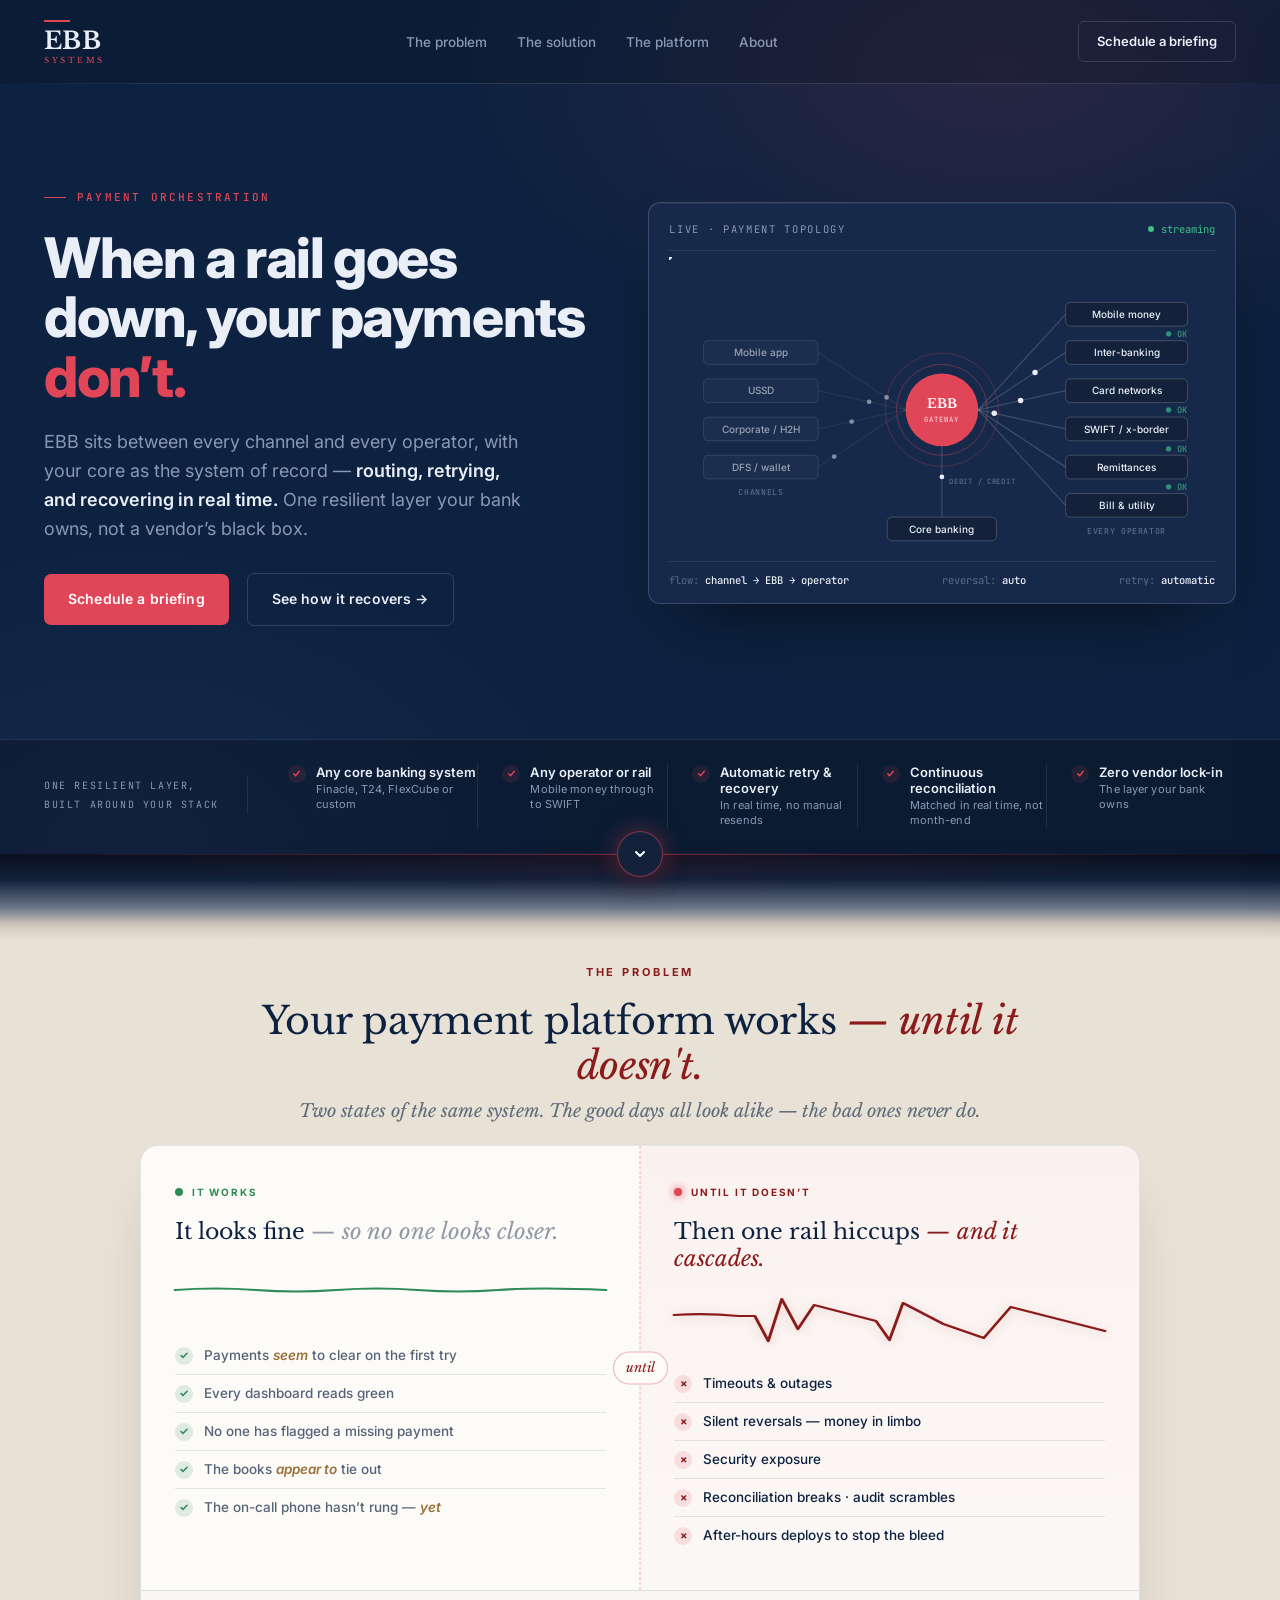
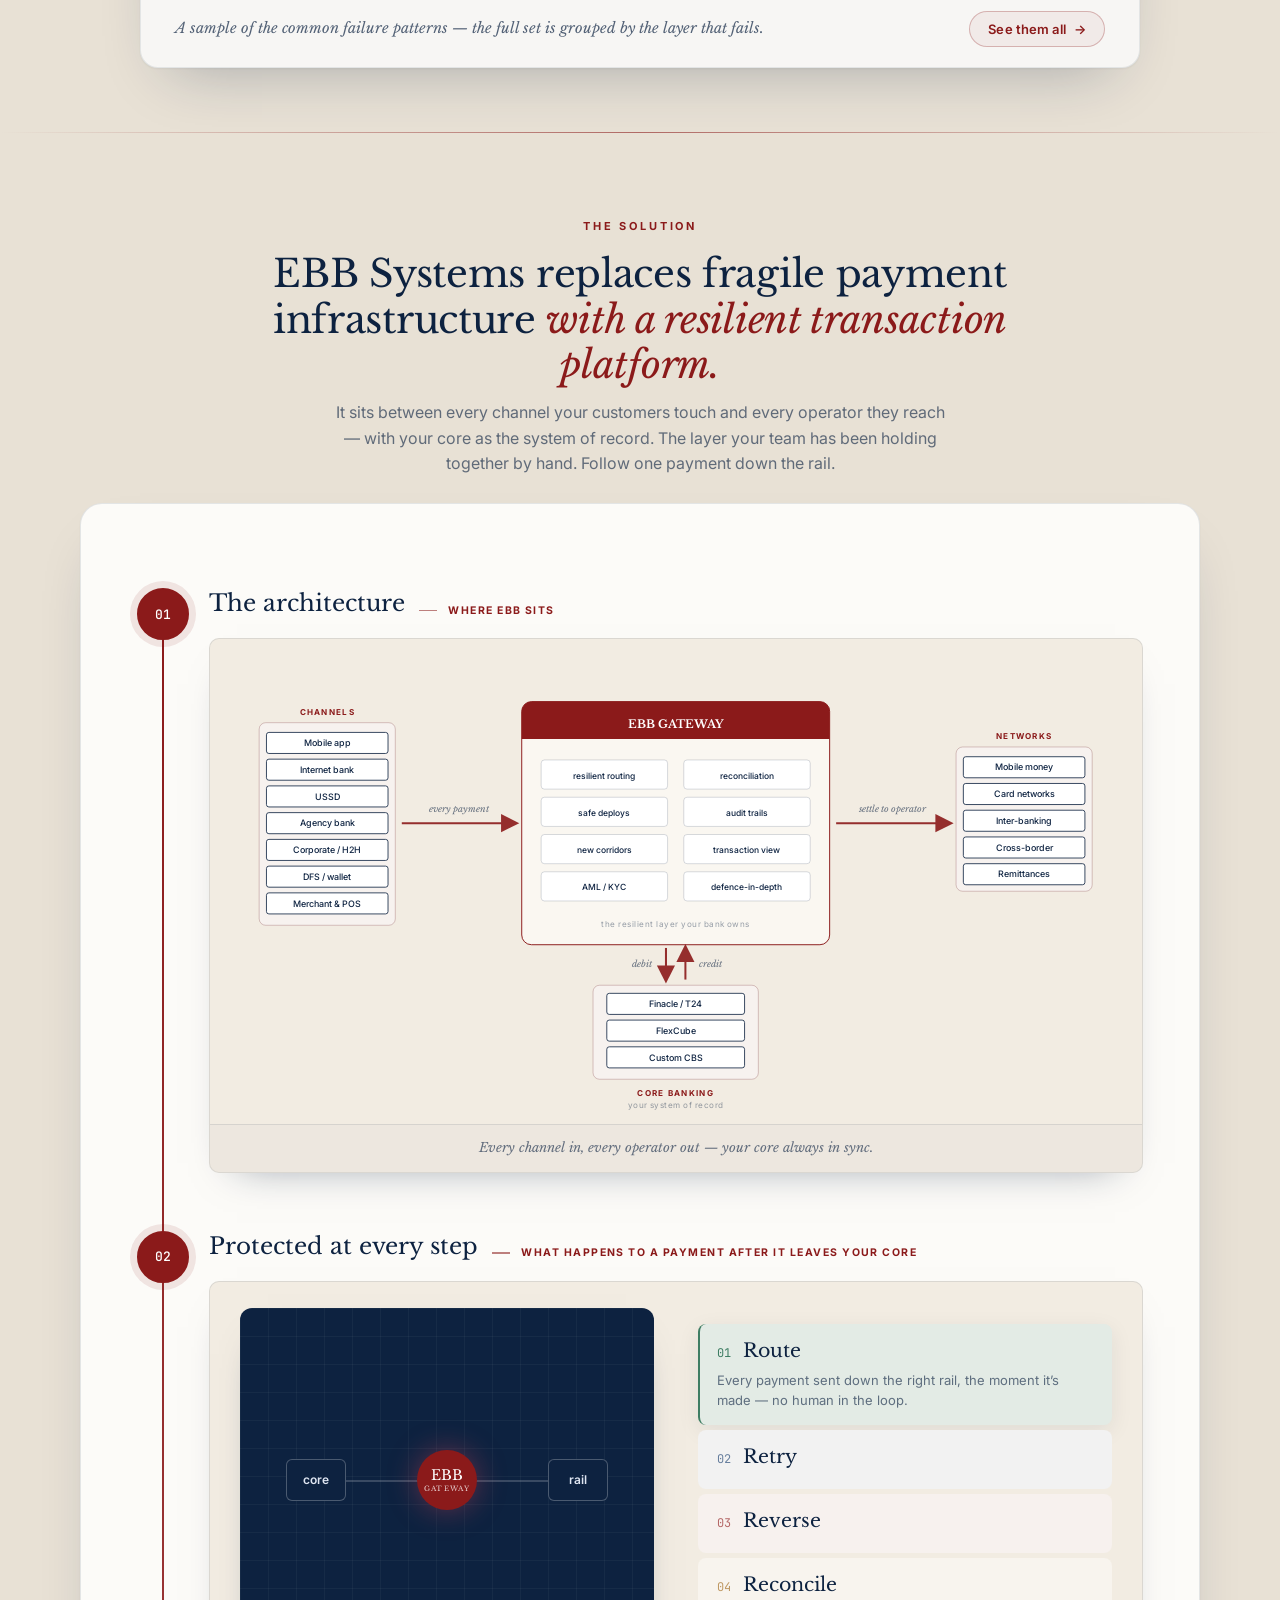
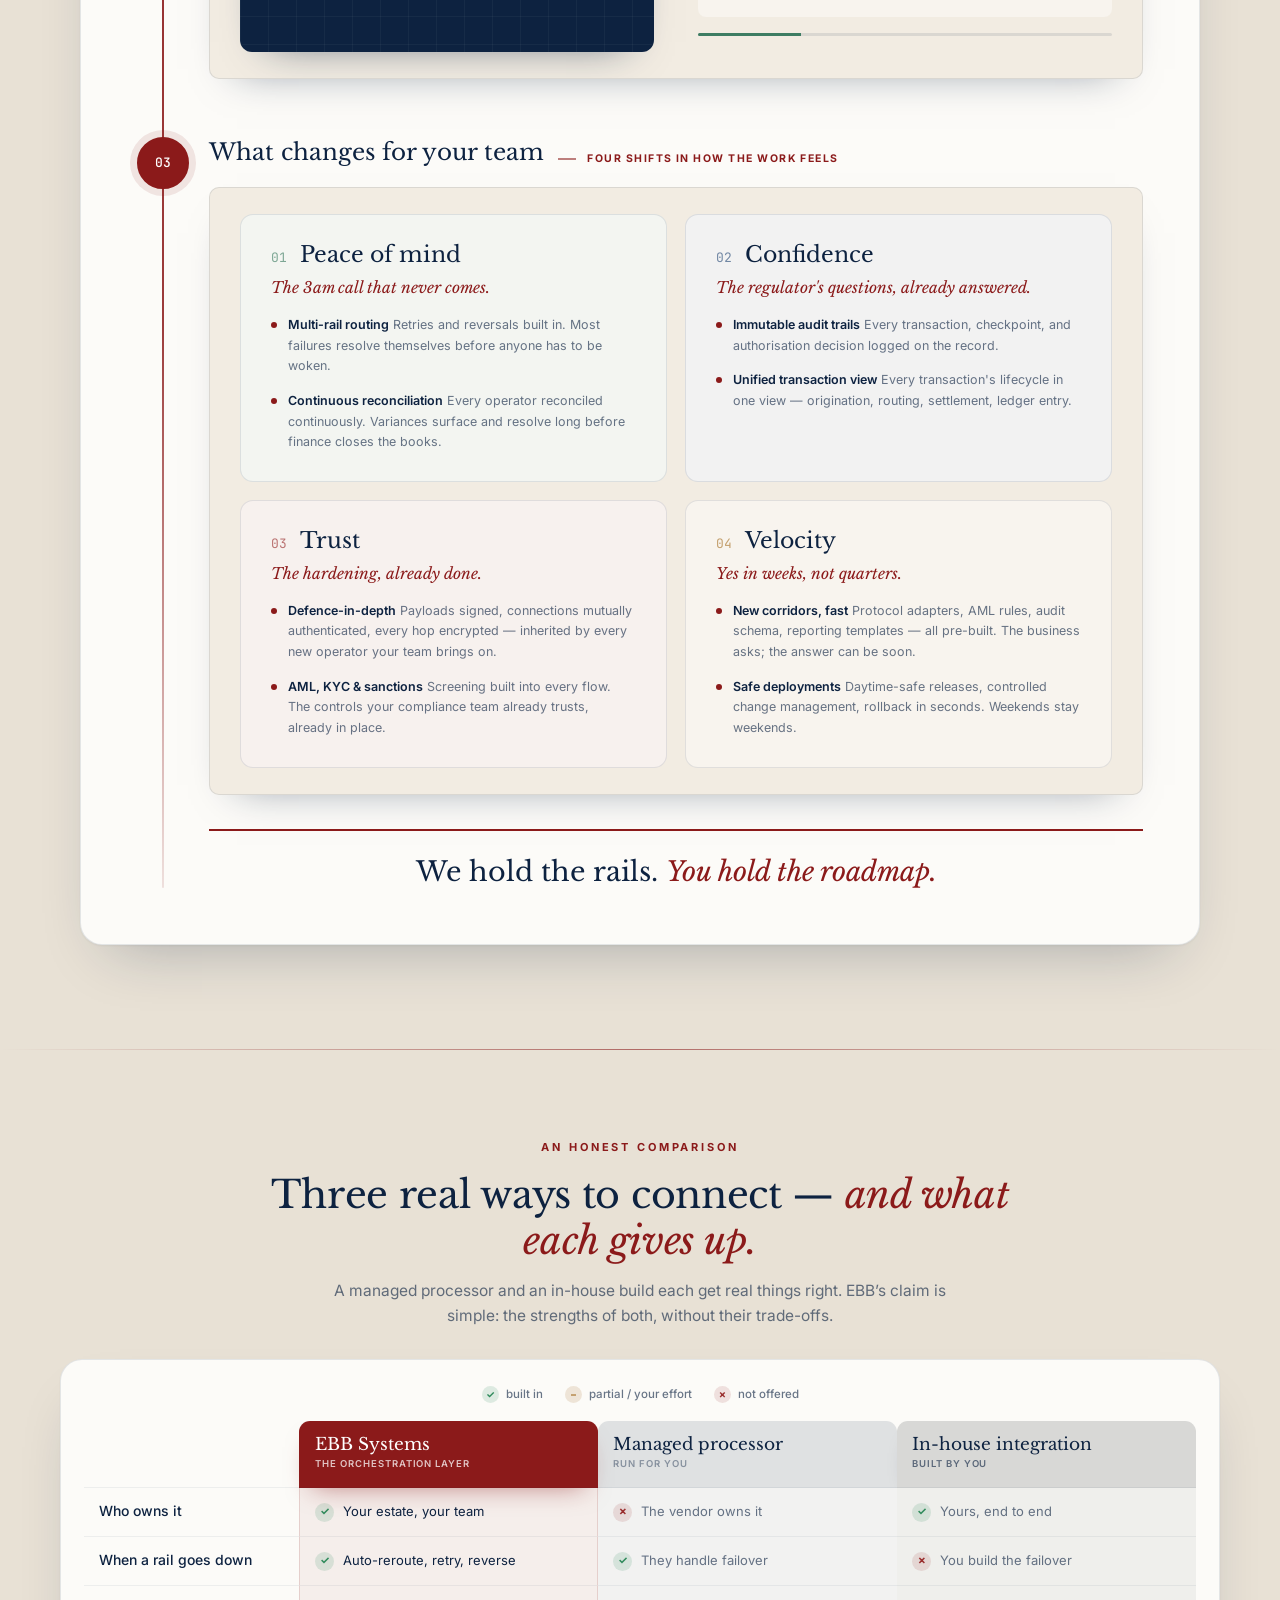
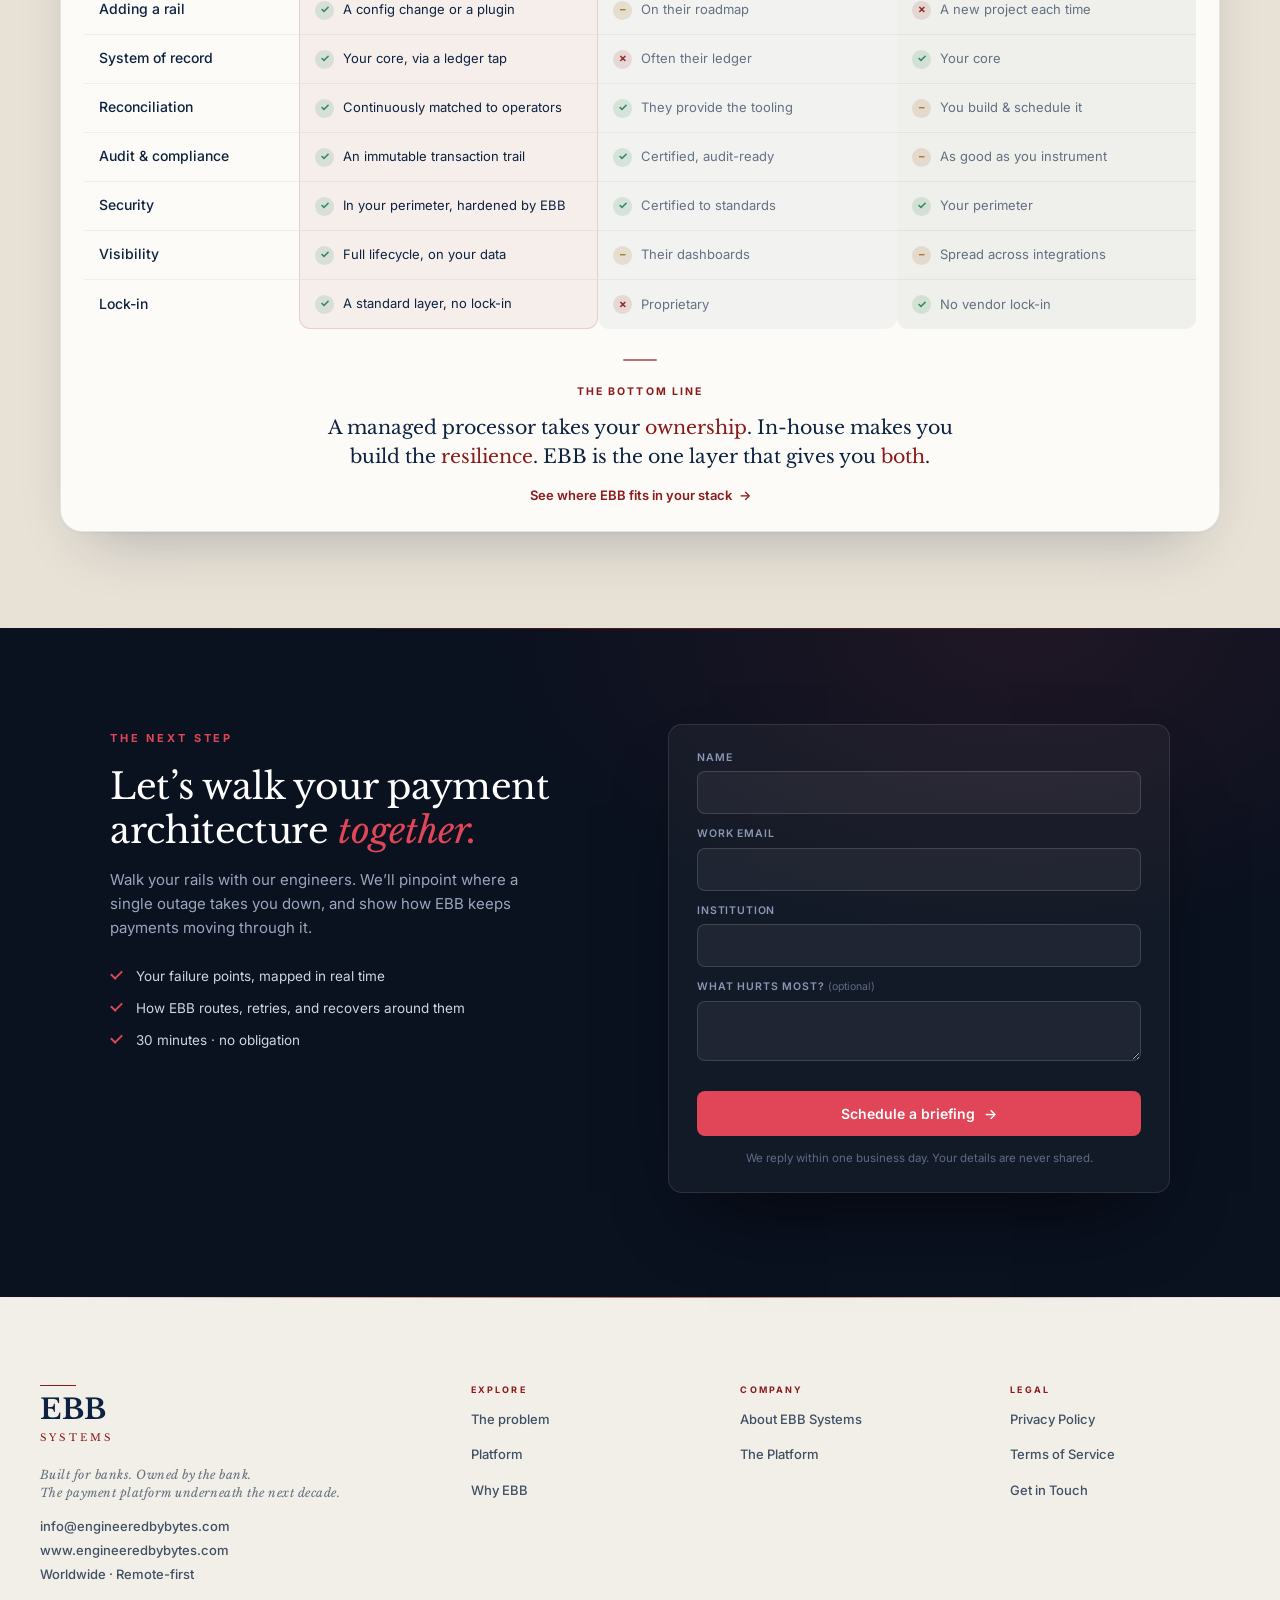
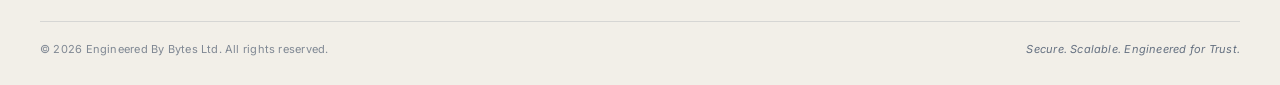
==== commit 7f1fb26d: "site: V2 finishing pass + launch readiness - privacy.html / terms.html rebuilt on the V2 shell (nav," ====
--- a/index.html
+++ b/index.html
@@ -4,12 +4,69 @@
   <meta charset="UTF-8">
   <meta name="viewport" content="width=device-width, initial-scale=1.0">
 
-  <!-- V2 overhaul work-in-progress. Stays noindex until the Phase O.10 cutover. -->
-  <meta name="robots" content="noindex, nofollow">
+  <meta name="robots" content="index, follow, max-image-preview:large, max-snippet:-1, max-video-preview:-1">
 
   <title>EBB Systems | Engineered By Bytes — Payment Gateway &amp; Banking Integration Platform</title>
   <meta name="description" content="EBB Systems is the resilient payment infrastructure layer between every channel and every operator, with your core as the system of record — routing, retrying, and recovering in real time.">
-  <link rel="canonical" href="https://www.engineeredbybytes.com/">
+  <link rel="canonical" href="https://engineeredbybytes.com/">
+
+  <!-- Open Graph -->
+  <meta property="og:type" content="website">
+  <meta property="og:site_name" content="EBB Systems">
+  <meta property="og:title" content="EBB Systems | Engineered By Bytes — Payment Gateway &amp; Banking Integration Platform">
+  <meta property="og:description" content="The resilient payment infrastructure layer between every channel and every operator — with your core as the system of record. Routing, retrying, and recovering in real time.">
+  <meta property="og:url" content="https://engineeredbybytes.com/">
+  <meta property="og:image" content="https://engineeredbybytes.com/assets/img/og-image.png">
+  <meta property="og:image:width" content="1200">
+  <meta property="og:image:height" content="630">
+  <meta property="og:image:alt" content="EBB Systems — payment gateway & banking integration platform">
+  <meta property="og:locale" content="en_GB">
+
+  <!-- Twitter / X Card -->
+  <meta name="twitter:card" content="summary_large_image">
+  <meta name="twitter:title" content="EBB Systems | Engineered By Bytes">
+  <meta name="twitter:description" content="The resilient payment infrastructure layer between every channel and every operator, with your core as the system of record.">
+  <meta name="twitter:image" content="https://engineeredbybytes.com/assets/img/og-image.png">
+
+  <!-- Schema.org / JSON-LD : Organization (entity bridge) + WebSite -->
+  <script type="application/ld+json">
+  {
+    "@context": "https://schema.org",
+    "@type": "Organization",
+    "name": "EBB Systems",
+    "legalName": "Engineered By Bytes Ltd",
+    "alternateName": ["Engineered By Bytes", "Engineered by Bytes"],
+    "url": "https://engineeredbybytes.com",
+    "logo": "https://engineeredbybytes.com/assets/img/logo-dark.png",
+    "description": "Secure payment gateway and banking integration infrastructure for banks, fintechs, and institutions worldwide — one regulated, AML-compliant layer for mobile money, interbank switches, core banking, and cross-border remittance.",
+    "foundingDate": "2024",
+    "areaServed": { "@type": "Place", "name": "Worldwide" },
+    "knowsAbout": ["Payment gateway integration","Mobile money integration","Interbank switch integration","Core banking integration","ISO 20022","ISO 8583","PesaLink","PAPSS","AML screening","Cross-border remittance"],
+    "contactPoint": {
+      "@type": "ContactPoint",
+      "contactType": "Sales",
+      "email": "info@engineeredbybytes.com",
+      "availableLanguage": ["English"]
+    },
+    "sameAs": [
+      "https://www.linkedin.com/company/engineered-by-bytes/",
+      "https://github.com/ebb-systems"
+    ]
+  }
+  </script>
+  <script type="application/ld+json">
+  {
+    "@context": "https://schema.org",
+    "@type": "WebSite",
+    "name": "EBB Systems",
+    "url": "https://engineeredbybytes.com",
+    "publisher": { "@type": "Organization", "name": "EBB Systems", "legalName": "Engineered By Bytes Ltd" }
+  }
+  </script>
+
+  <!-- Cloudflare Web Analytics -->
+  <script defer src="https://static.cloudflareinsights.com/beacon.min.js"
+          data-cf-beacon='{"token": "14ec8dcab57646cd8a055d3362833978"}'></script>
 
   <!-- Favicons (reuse V1) -->
   <link rel="icon" type="image/x-icon" href="/assets/img/favicon.ico">
@@ -1922,8 +1979,9 @@
       </a>
       <ul class="heroA-links">
         <li><a href="#problem">The problem</a></li>
-        <li><a href="#solution">Solution</a></li>
-        <li><a href="platform.html">Platform</a></li>
+        <li><a href="#solution">The solution</a></li>
+        <li><a href="platform.html">The platform</a></li>
+        <li><a href="about.html">About</a></li>
       </ul>
       <a href="#talk" class="heroA-navcta">Schedule a briefing</a>
     </nav>
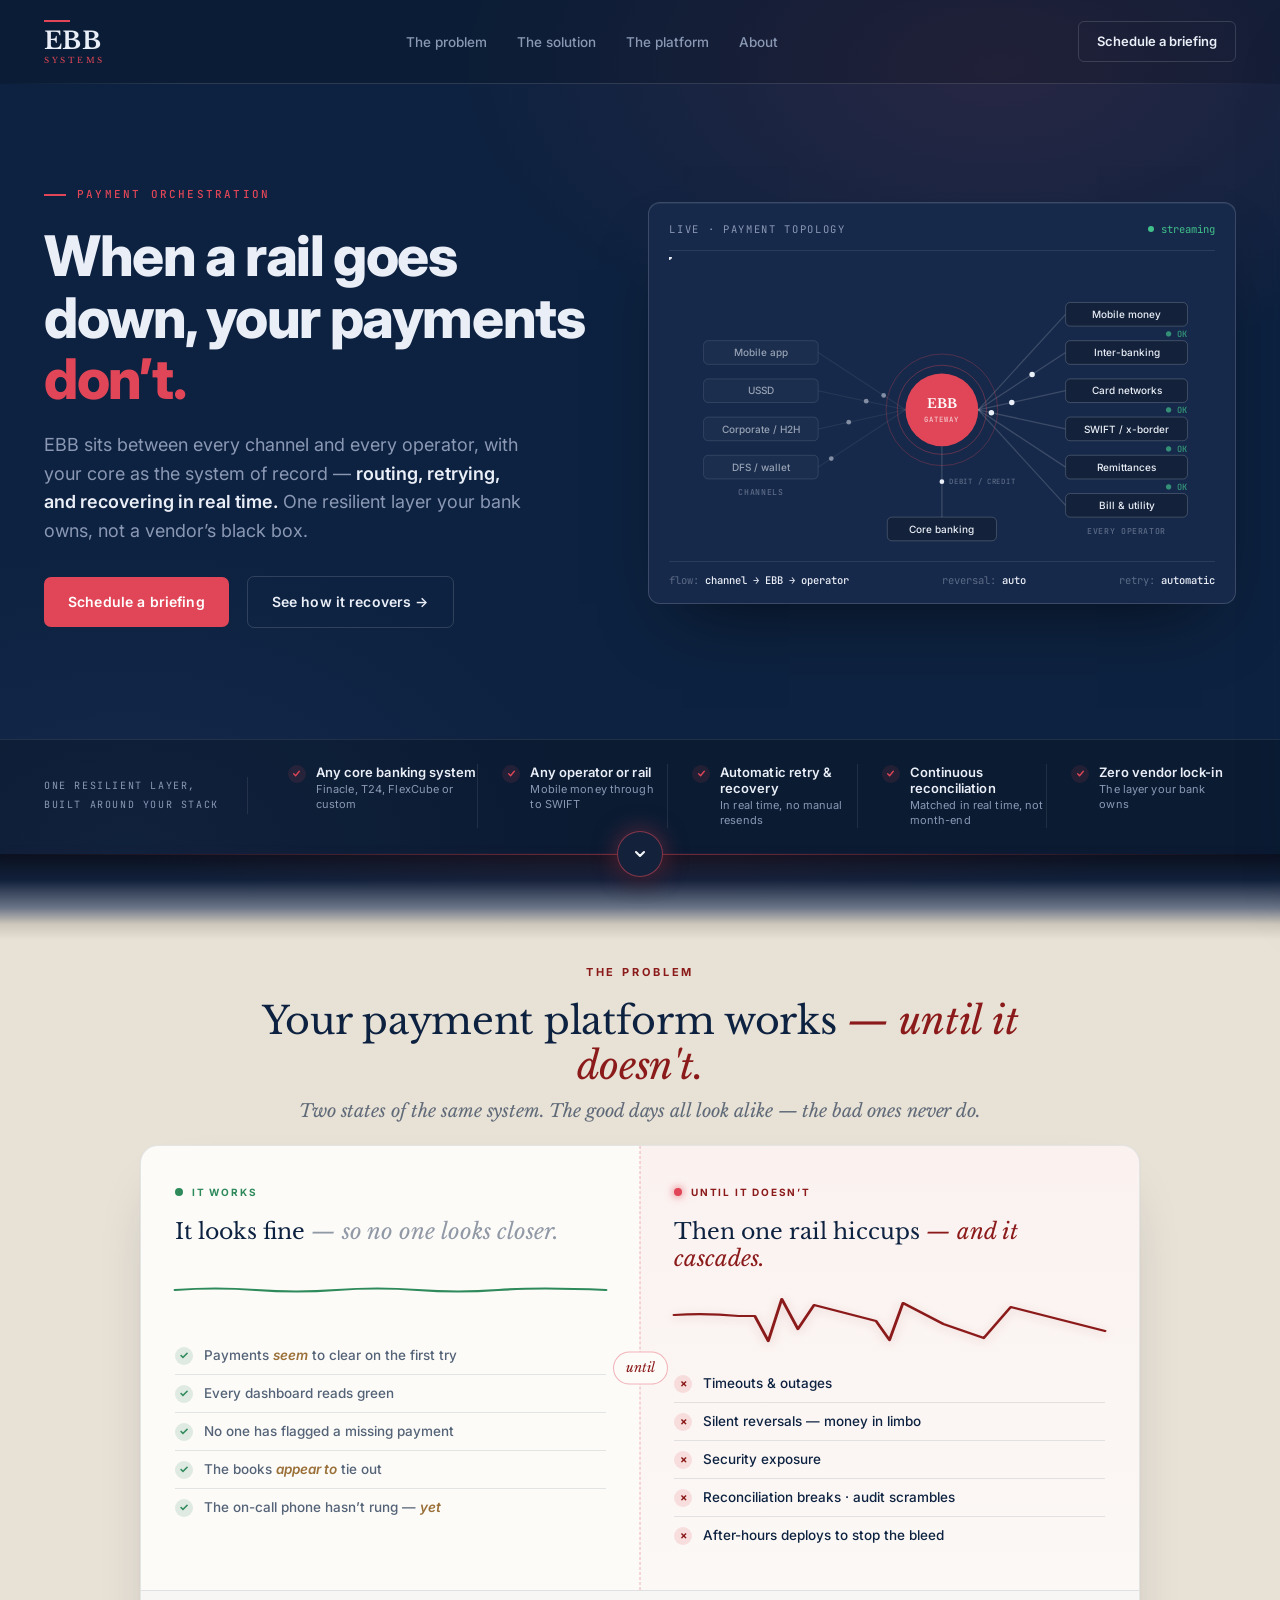
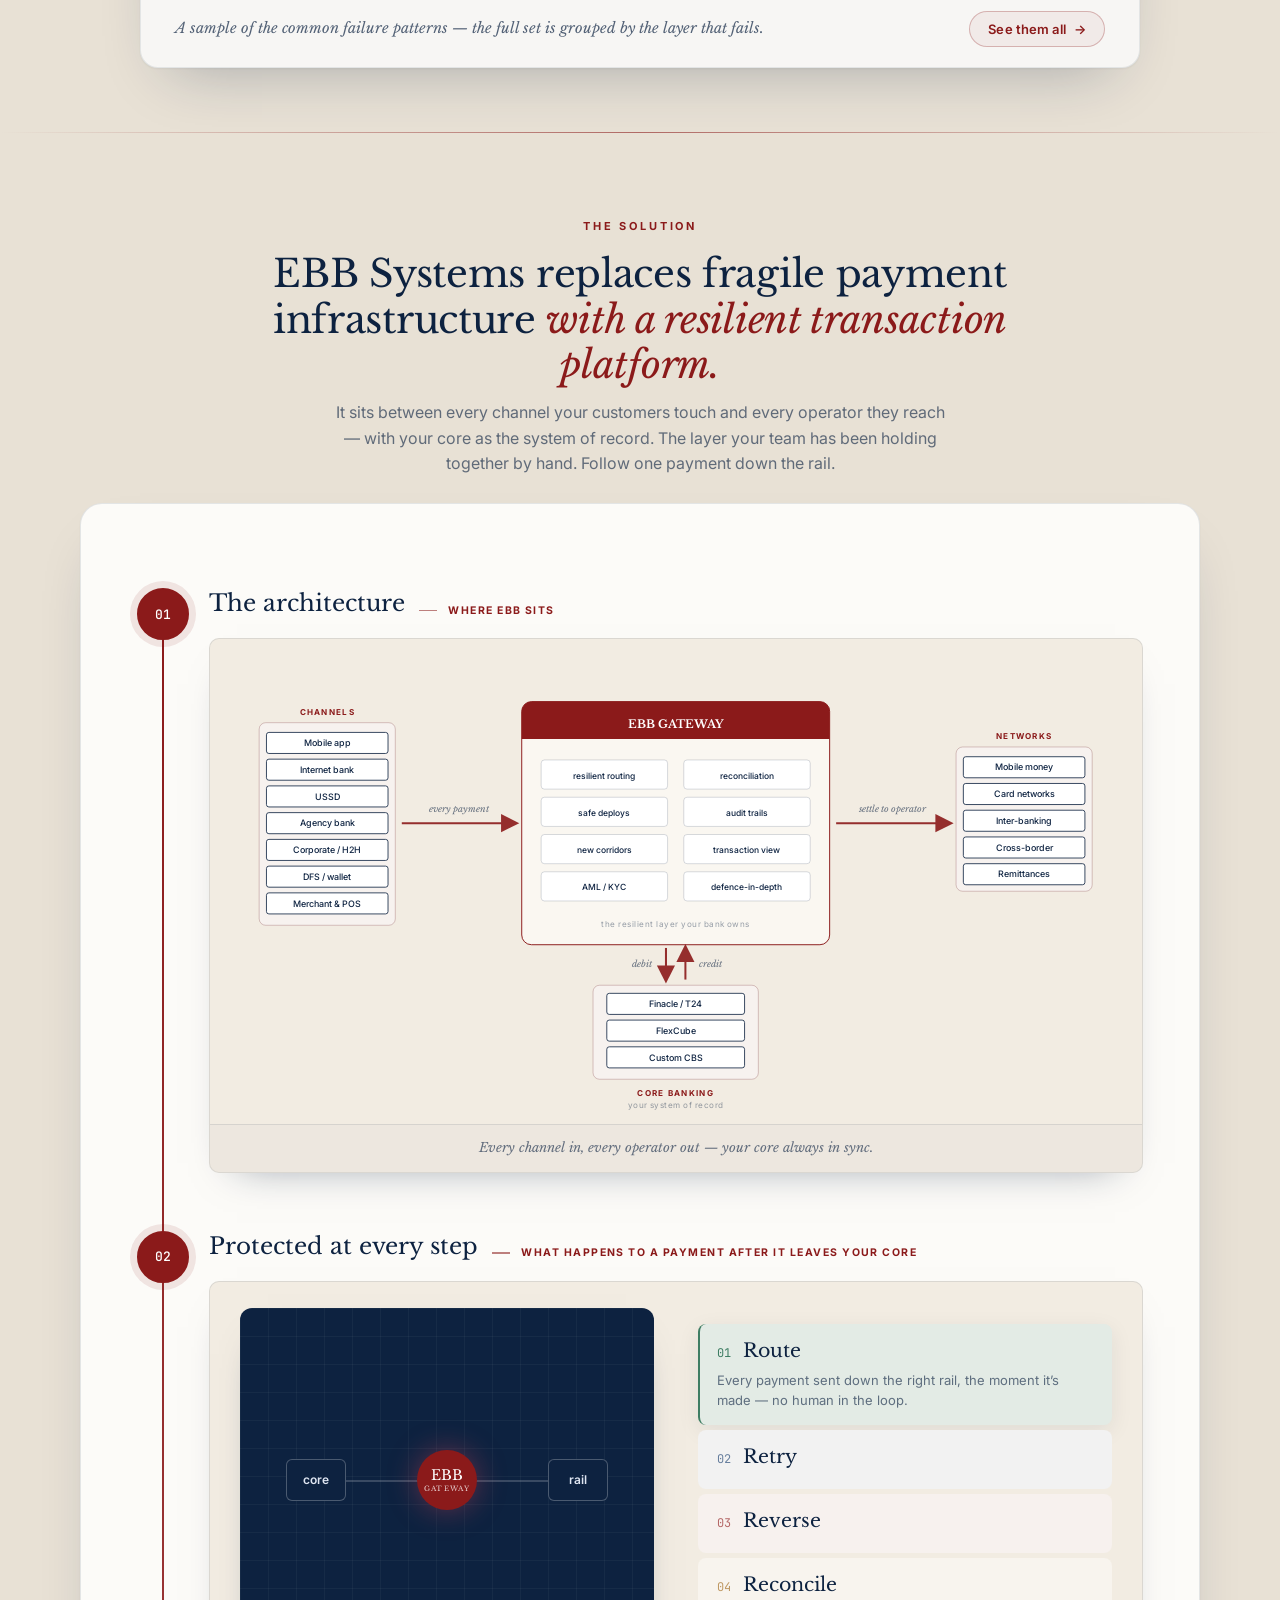
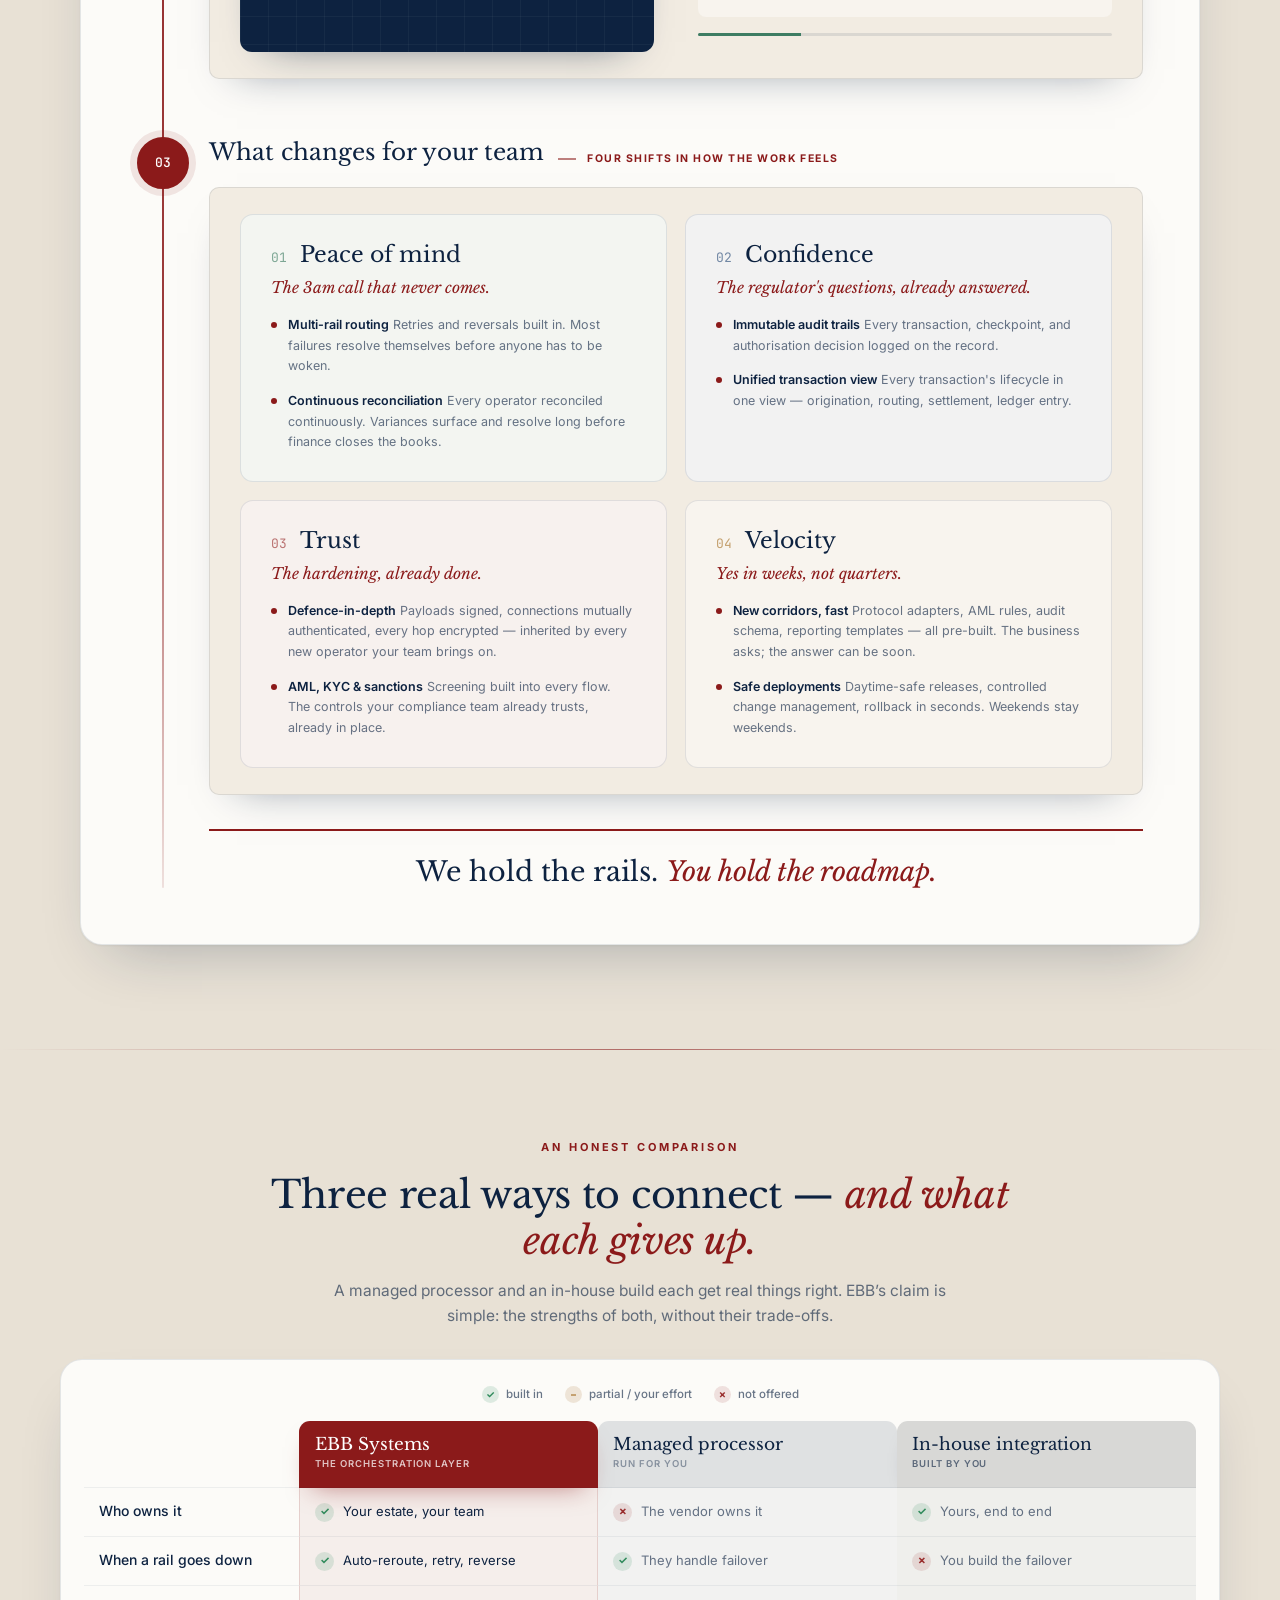
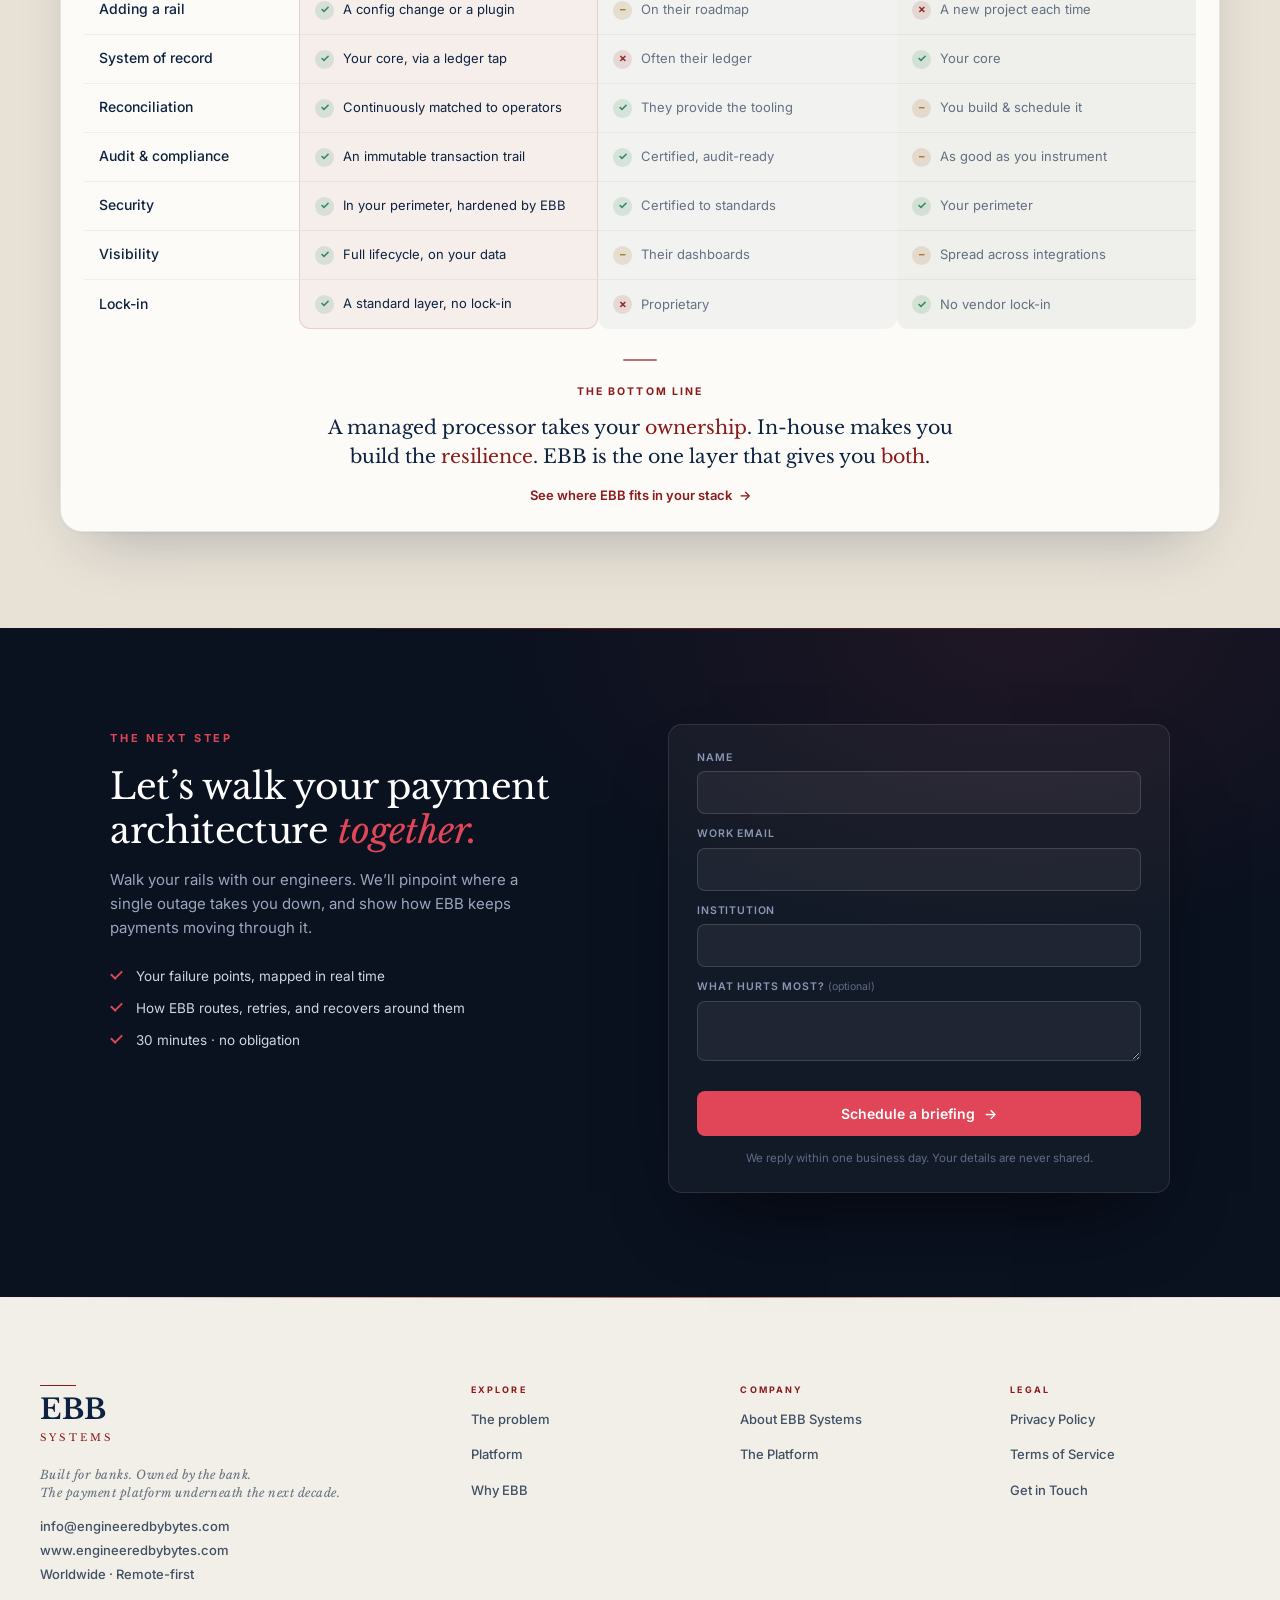
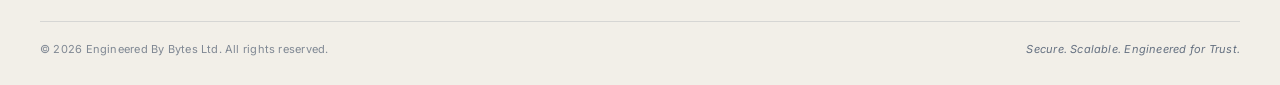
==== commit 9b3527c6: "home: fix mobile nav + headline overflow - Mobile (<=940px): the hero nav links were display:none wi" ====
--- a/index.html
+++ b/index.html
@@ -1852,7 +1852,7 @@
     /* hero layout */
     .heroA-hero { padding: 40px 44px 56px; }
     .heroA-grid { max-width: 1240px; margin: 0 auto; display: grid; grid-template-columns: 1fr 1.08fr; gap: 60px; align-items: center; }
-    .heroA-h1 { font: 800 clamp(36px, 4.4vw, 56px)/1.07 var(--font-ui); letter-spacing: -.025em; margin: 22px 0 20px; color: var(--on-dark); }
+    .heroA-h1 { font: 800 clamp(26px, 7vw, 56px)/1.1 var(--font-ui); letter-spacing: -.025em; margin: 22px 0 20px; color: var(--on-dark); overflow-wrap: break-word; }
     .heroA-h1 em { font-style: normal; color: var(--acc); }
     .heroA-sub { font-size: 18px; line-height: 1.6; color: var(--on-dark-mut); max-width: 480px; margin-bottom: 30px; }
     .heroA-sub strong { color: var(--on-dark); font-weight: 600; }
@@ -1934,7 +1934,9 @@
     }
     @media (max-width: 940px) {
       .heroA-grid { grid-template-columns: 1fr; gap: 40px; }
-      .heroA-links { display: none; }
+      .heroA-nav { flex-wrap: wrap; row-gap: 14px; }
+      .heroA-links { display: flex; order: 3; flex: 1 1 100%; justify-content: center; flex-wrap: wrap; gap: 10px 22px; }
+      .heroA-links a { font-size: 14px; }
       .heroA-telemetry-items { grid-template-columns: repeat(2, 1fr); }
     }
     @media (max-width: 560px) {
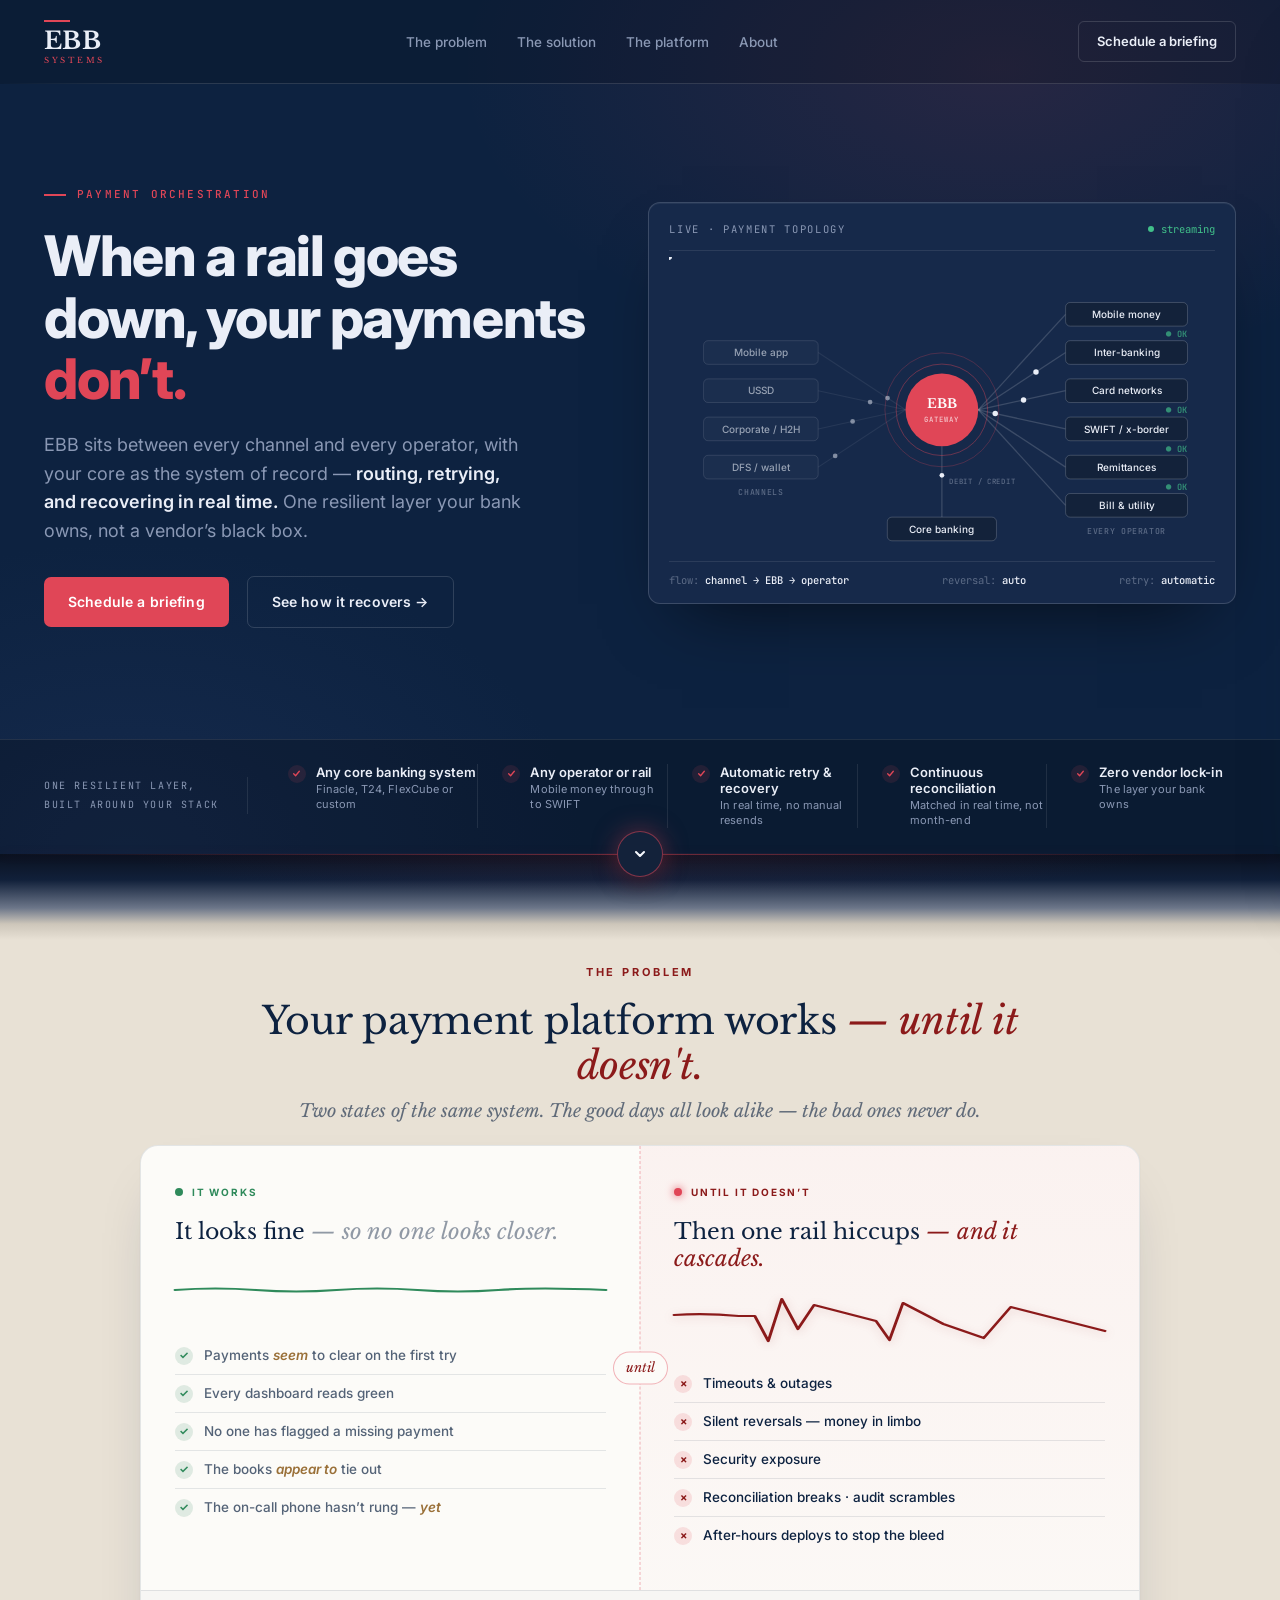
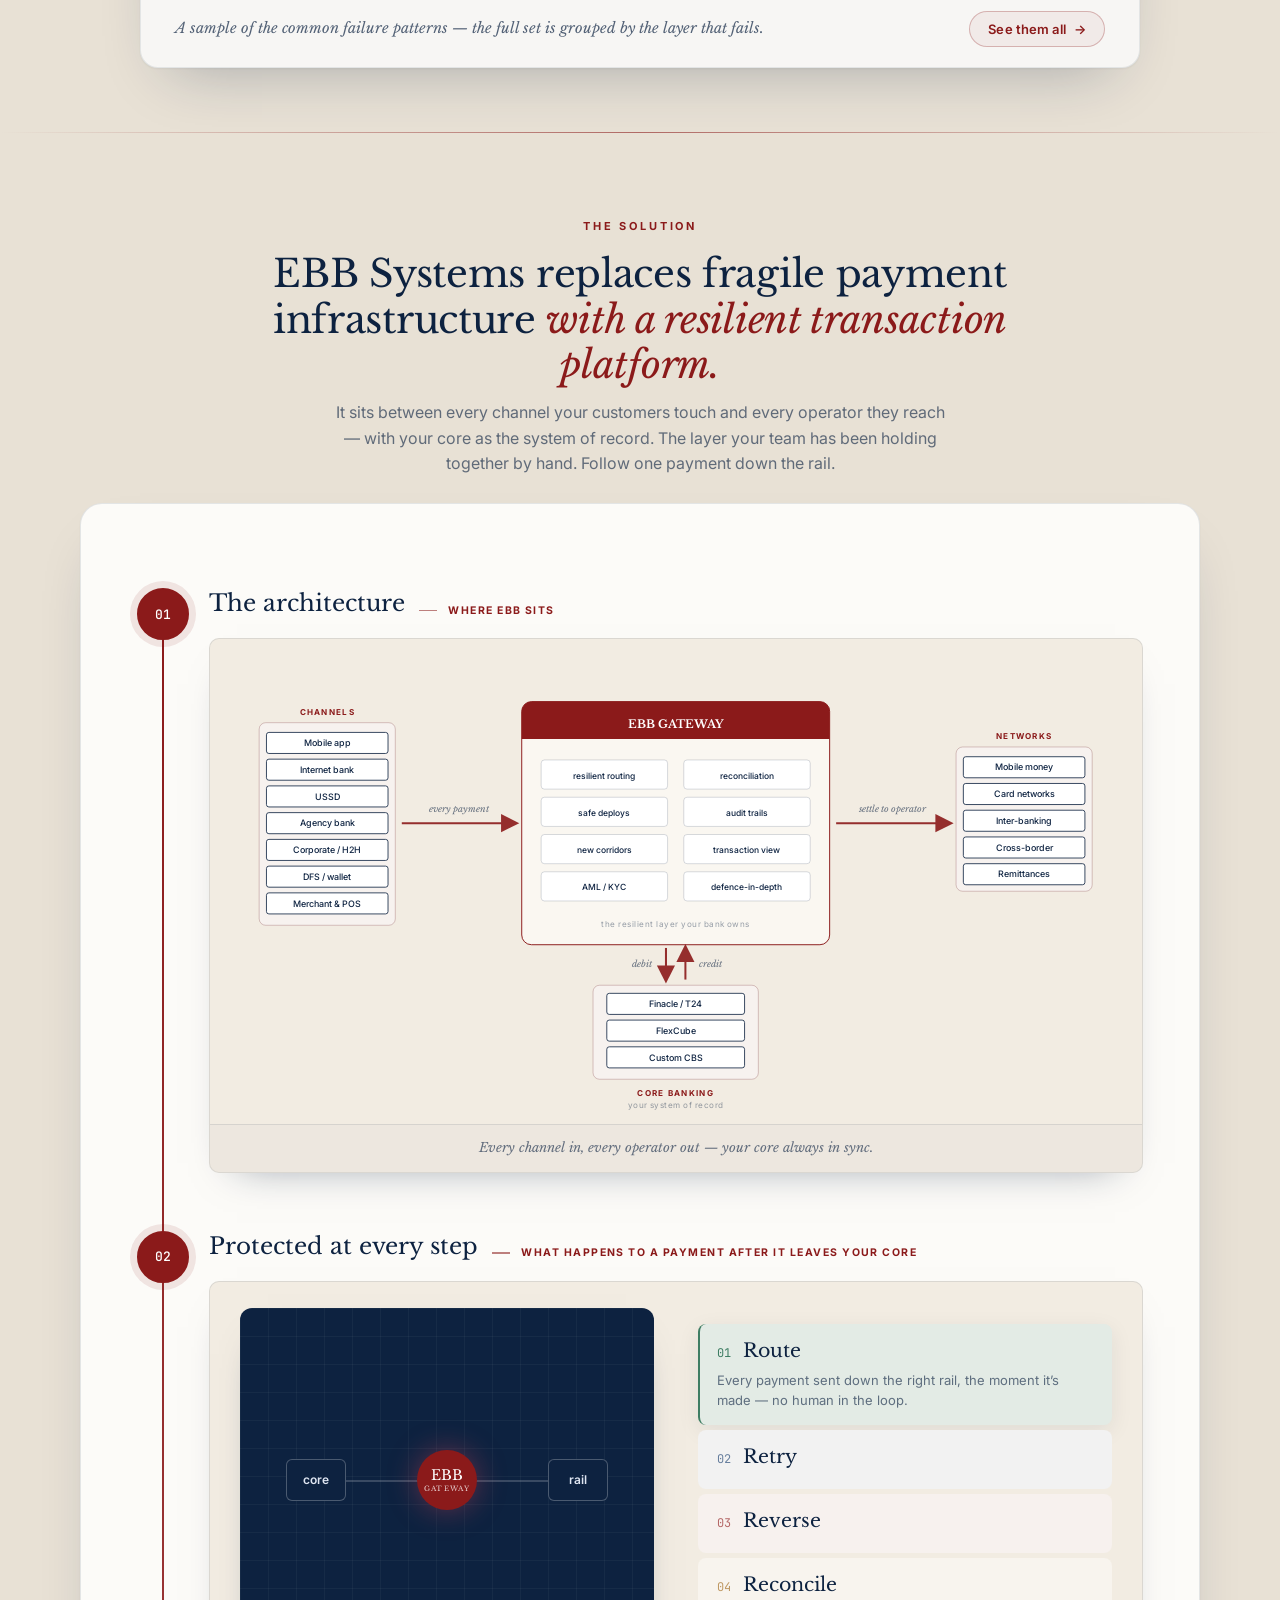
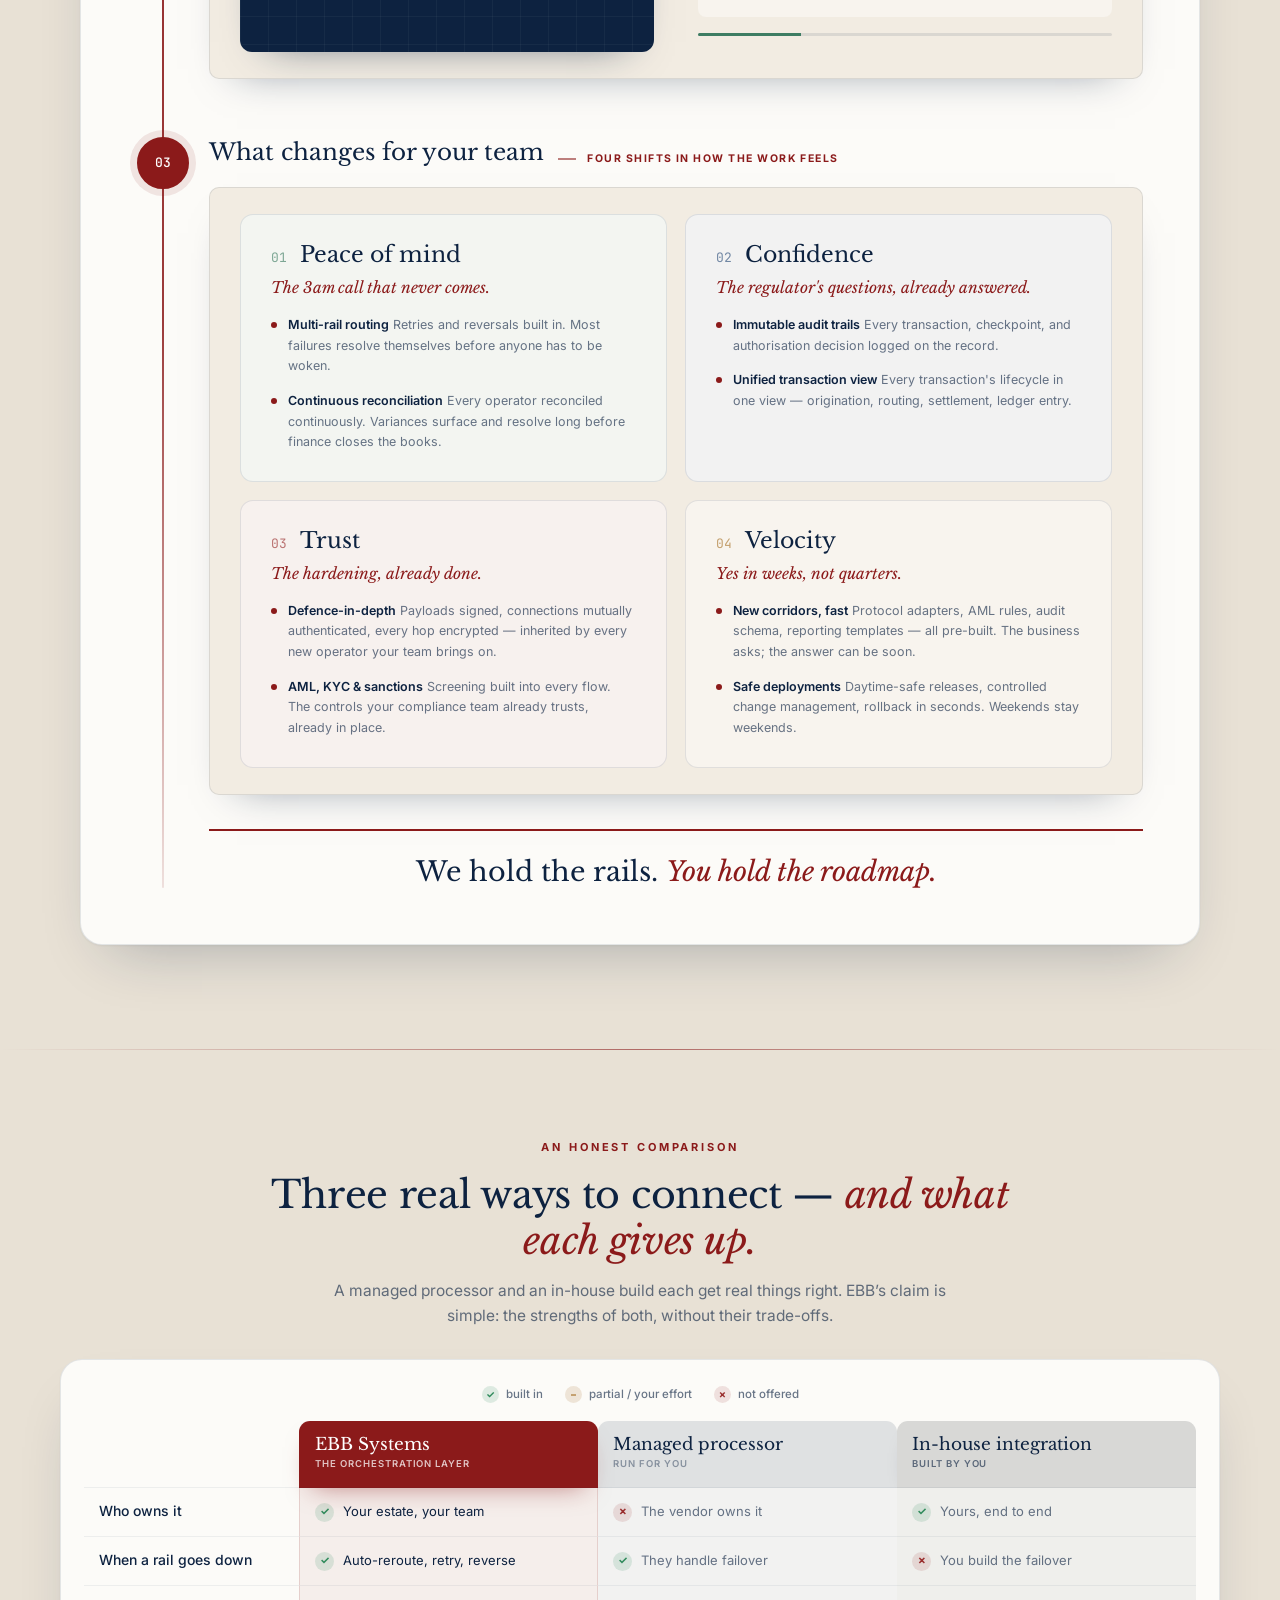
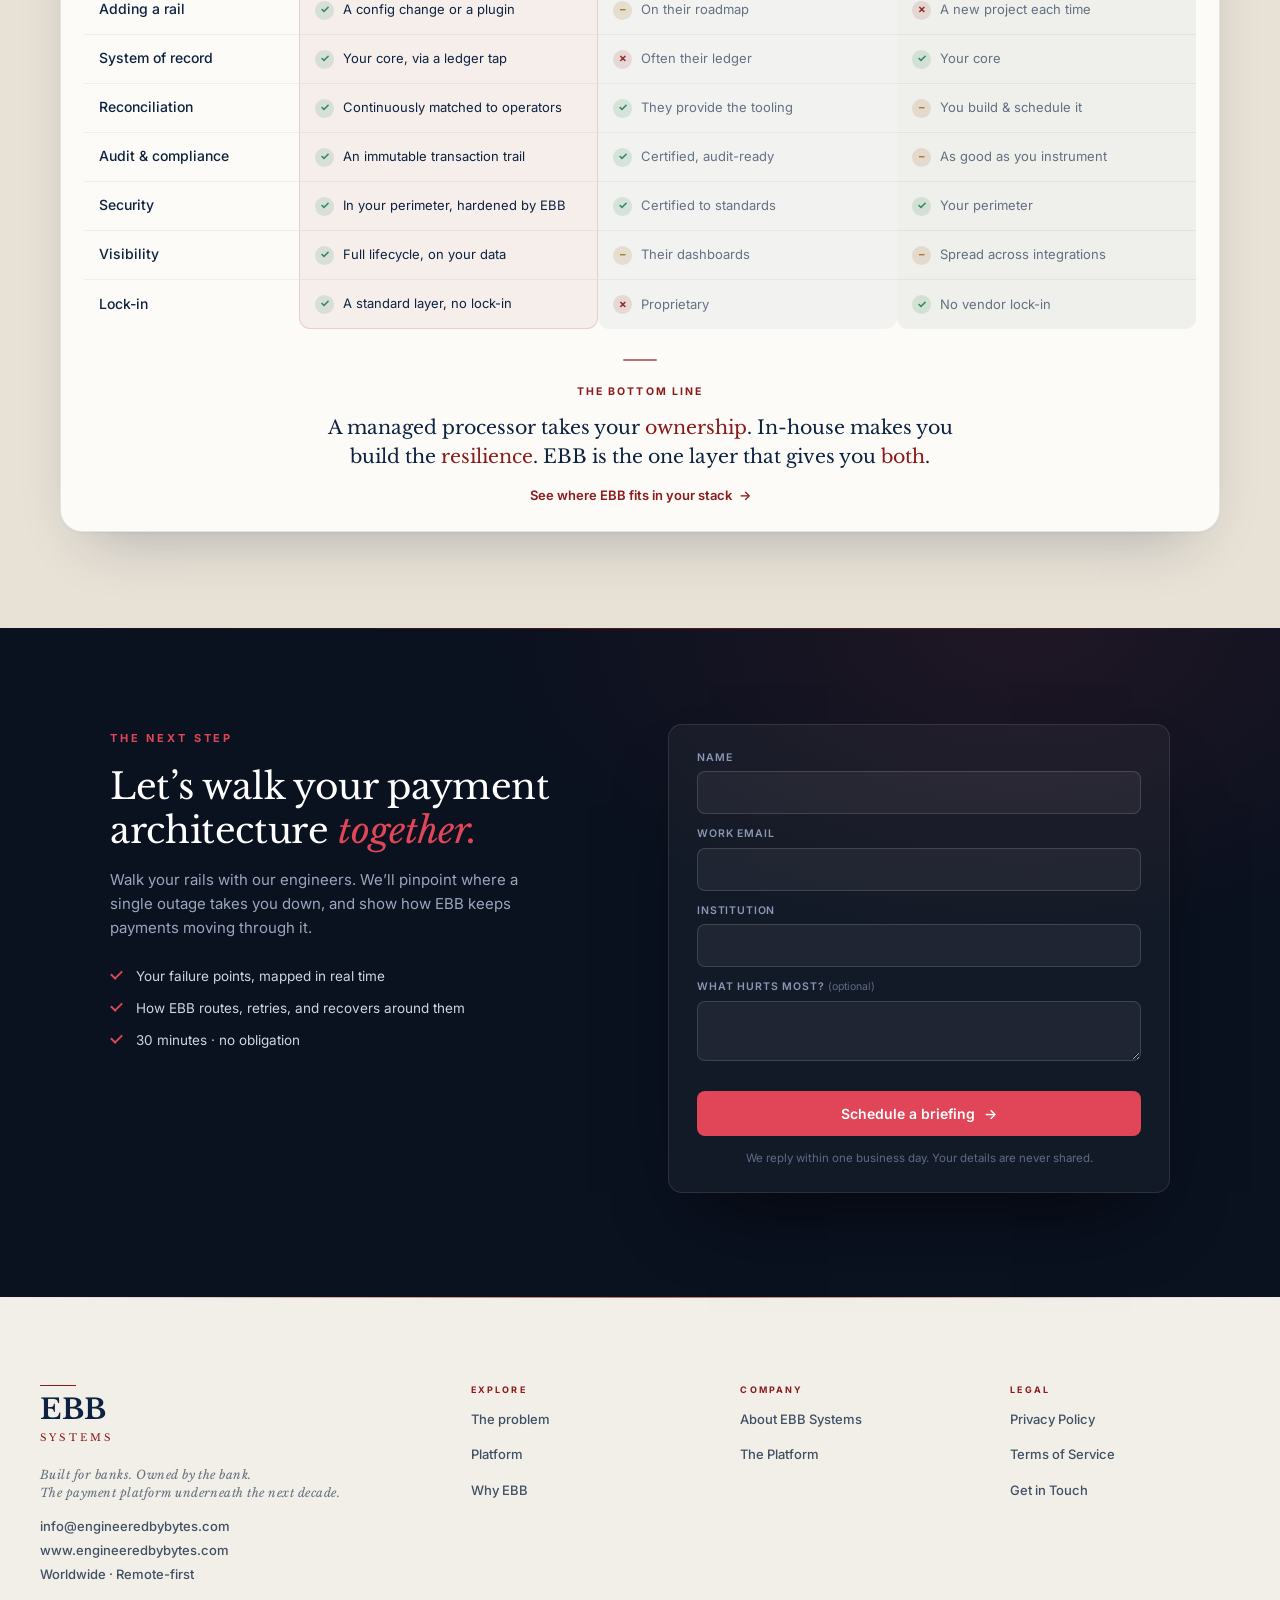
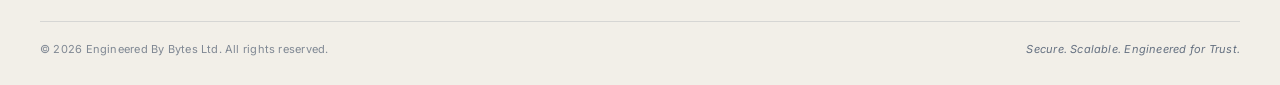
==== commit 0e794c51: "Add mobile hamburger nav to homepage; finish platform mobile fixes Homepage (index.html): replace th" ====
--- a/index.html
+++ b/index.html
@@ -1820,6 +1820,14 @@
     .heroA-links a:hover { color: var(--on-dark); }
     .heroA-navcta { border: 1px solid var(--hair-2); color: var(--on-dark); padding: 9px 18px; font-size: 13px; font-weight: 600; border-radius: 6px; transition: all .2s; }
     .heroA-navcta:hover { border-color: var(--acc); color: #fff; }
+    /* mobile hamburger + dropdown (mirrors the interior v2-nav pattern) */
+    .heroA-burger { display: none; margin-left: auto; background: none; border: 0; cursor: pointer; width: 30px; height: 24px; padding: 0; }
+    .heroA-burger span { display: block; height: 2px; background: #fff; margin: 5px 0; border-radius: 2px; }
+    .heroA-mobile { display: none; position: absolute; top: 100%; left: 0; right: 0; z-index: 60; flex-direction: column; background: var(--ink-2); border-top: 1px solid var(--hair); border-bottom: 1px solid var(--hair); box-shadow: 0 26px 44px -18px rgba(0,0,0,.65); }
+    .heroA-mobile a { padding: 15px 28px; color: var(--on-dark); font-size: 15px; font-weight: 500; border-top: 1px solid var(--hair); transition: background .15s, color .15s; }
+    .heroA-mobile a:first-child { border-top: 0; }
+    .heroA-mobile a:hover { background: rgba(255,255,255,.04); color: #fff; }
+    .heroA-mobile.open { display: flex; }
 
     /* scroll cue — clickable doorway straddling the hero → problem seam.
        Signals more content below and marks where the hero ends. */
@@ -1934,14 +1942,14 @@
     }
     @media (max-width: 940px) {
       .heroA-grid { grid-template-columns: 1fr; gap: 40px; }
-      .heroA-nav { flex-wrap: wrap; row-gap: 14px; }
-      .heroA-links { display: flex; order: 3; flex: 1 1 100%; justify-content: center; flex-wrap: wrap; gap: 10px 22px; }
-      .heroA-links a { font-size: 14px; }
       .heroA-telemetry-items { grid-template-columns: repeat(2, 1fr); }
+    }
+    @media (max-width: 900px) {
+      .heroA-links, .heroA-navcta { display: none; }
+      .heroA-burger { display: block; }
     }
     @media (max-width: 560px) {
       .heroA-nav, .heroA-hero, .heroA-telemetry { padding-left: 22px; padding-right: 22px; }
-      .heroA-navcta { display: none; }
       .heroA-telemetry-items { grid-template-columns: 1fr; }
     }
 
@@ -1986,6 +1994,16 @@
         <li><a href="about.html">About</a></li>
       </ul>
       <a href="#talk" class="heroA-navcta">Schedule a briefing</a>
+      <button class="heroA-burger" aria-label="Open menu" aria-expanded="false" aria-controls="heroMobile">
+        <span></span><span></span><span></span>
+      </button>
+      <div class="heroA-mobile" id="heroMobile" role="navigation" aria-label="Mobile navigation">
+        <a href="#problem">The problem</a>
+        <a href="#solution">The solution</a>
+        <a href="platform.html">The platform</a>
+        <a href="about.html">About</a>
+        <a href="#talk">Schedule a briefing</a>
+      </div>
     </nav>
 
     <div class="heroA-hero">
@@ -2956,5 +2974,24 @@
     })();
   </script>
 
+  <script>
+    /* mobile hero nav: hamburger toggle */
+    (function () {
+      var burger = document.querySelector('.heroA-burger');
+      var menu = document.getElementById('heroMobile');
+      if (!burger || !menu) return;
+      burger.addEventListener('click', function () {
+        var open = menu.classList.toggle('open');
+        burger.setAttribute('aria-expanded', open ? 'true' : 'false');
+      });
+      menu.querySelectorAll('a').forEach(function (a) {
+        a.addEventListener('click', function () {
+          menu.classList.remove('open');
+          burger.setAttribute('aria-expanded', 'false');
+        });
+      });
+    })();
+  </script>
+
 </body>
 </html>
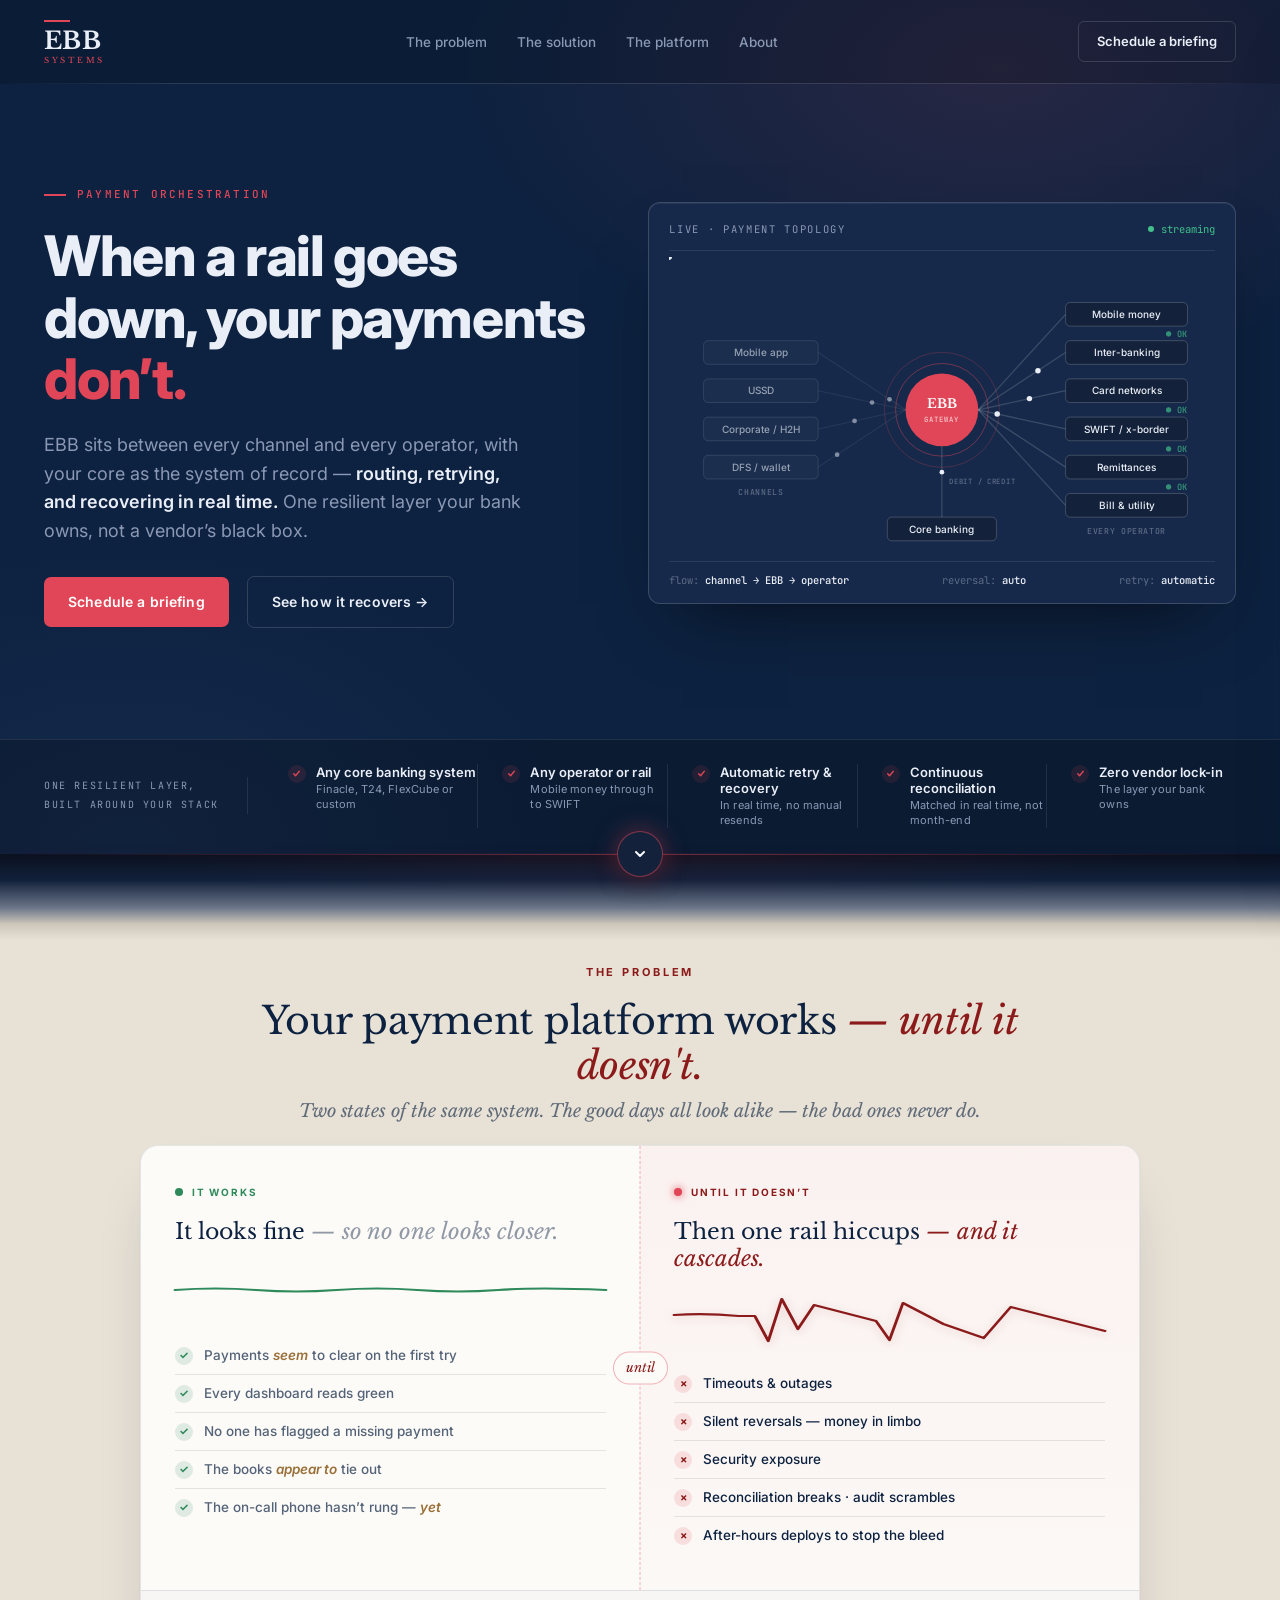
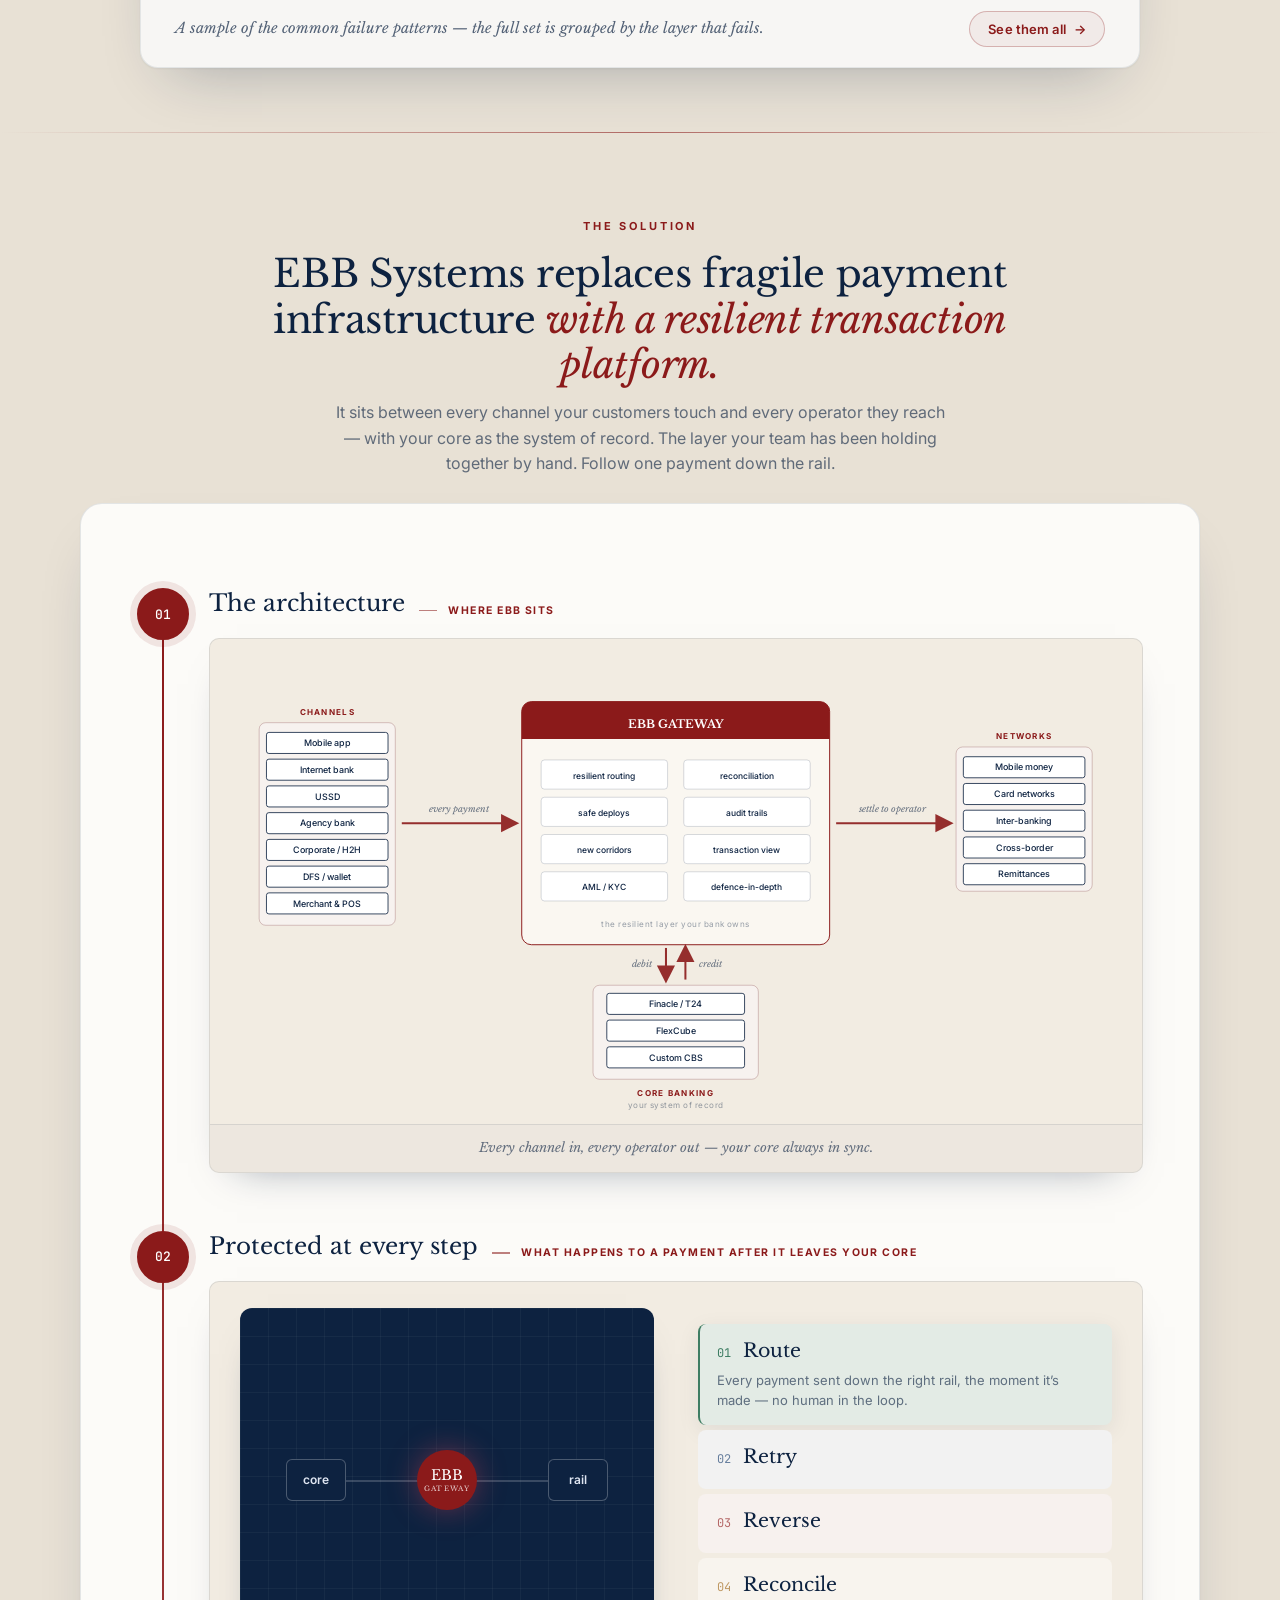
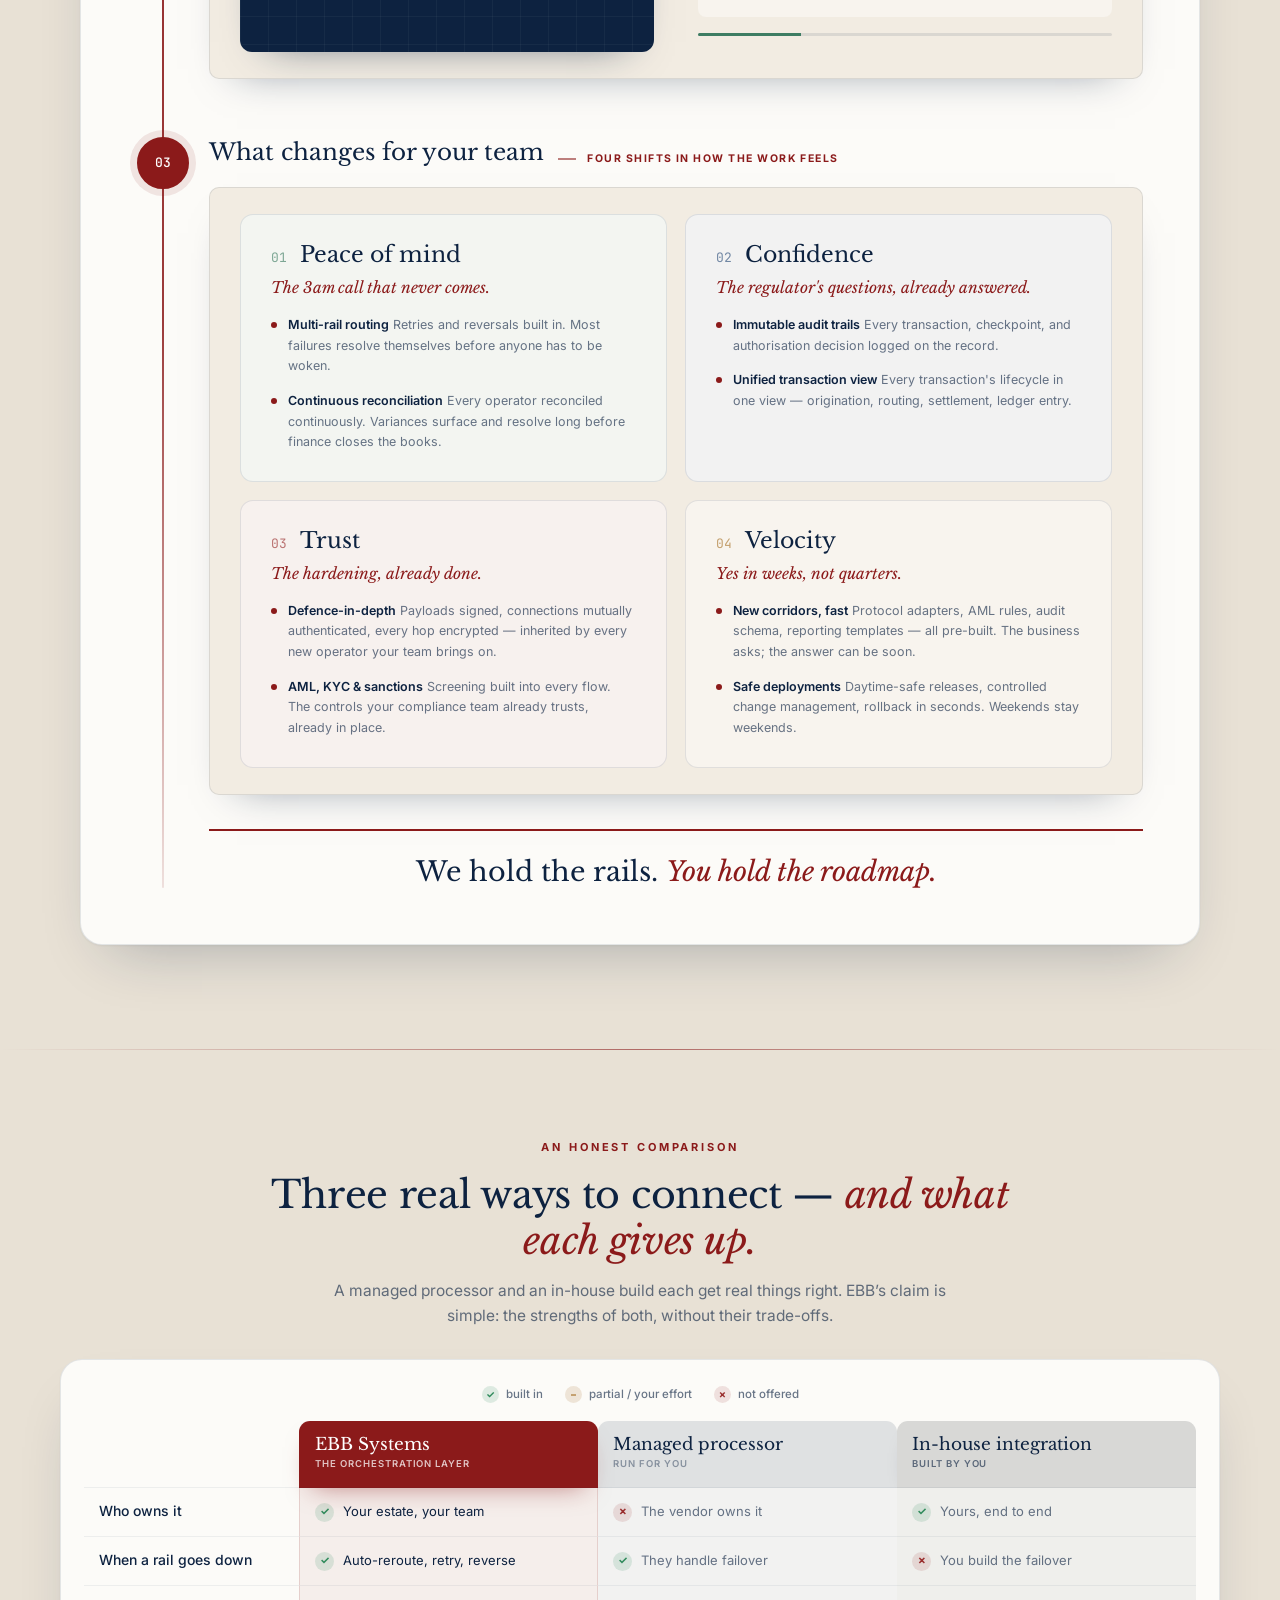
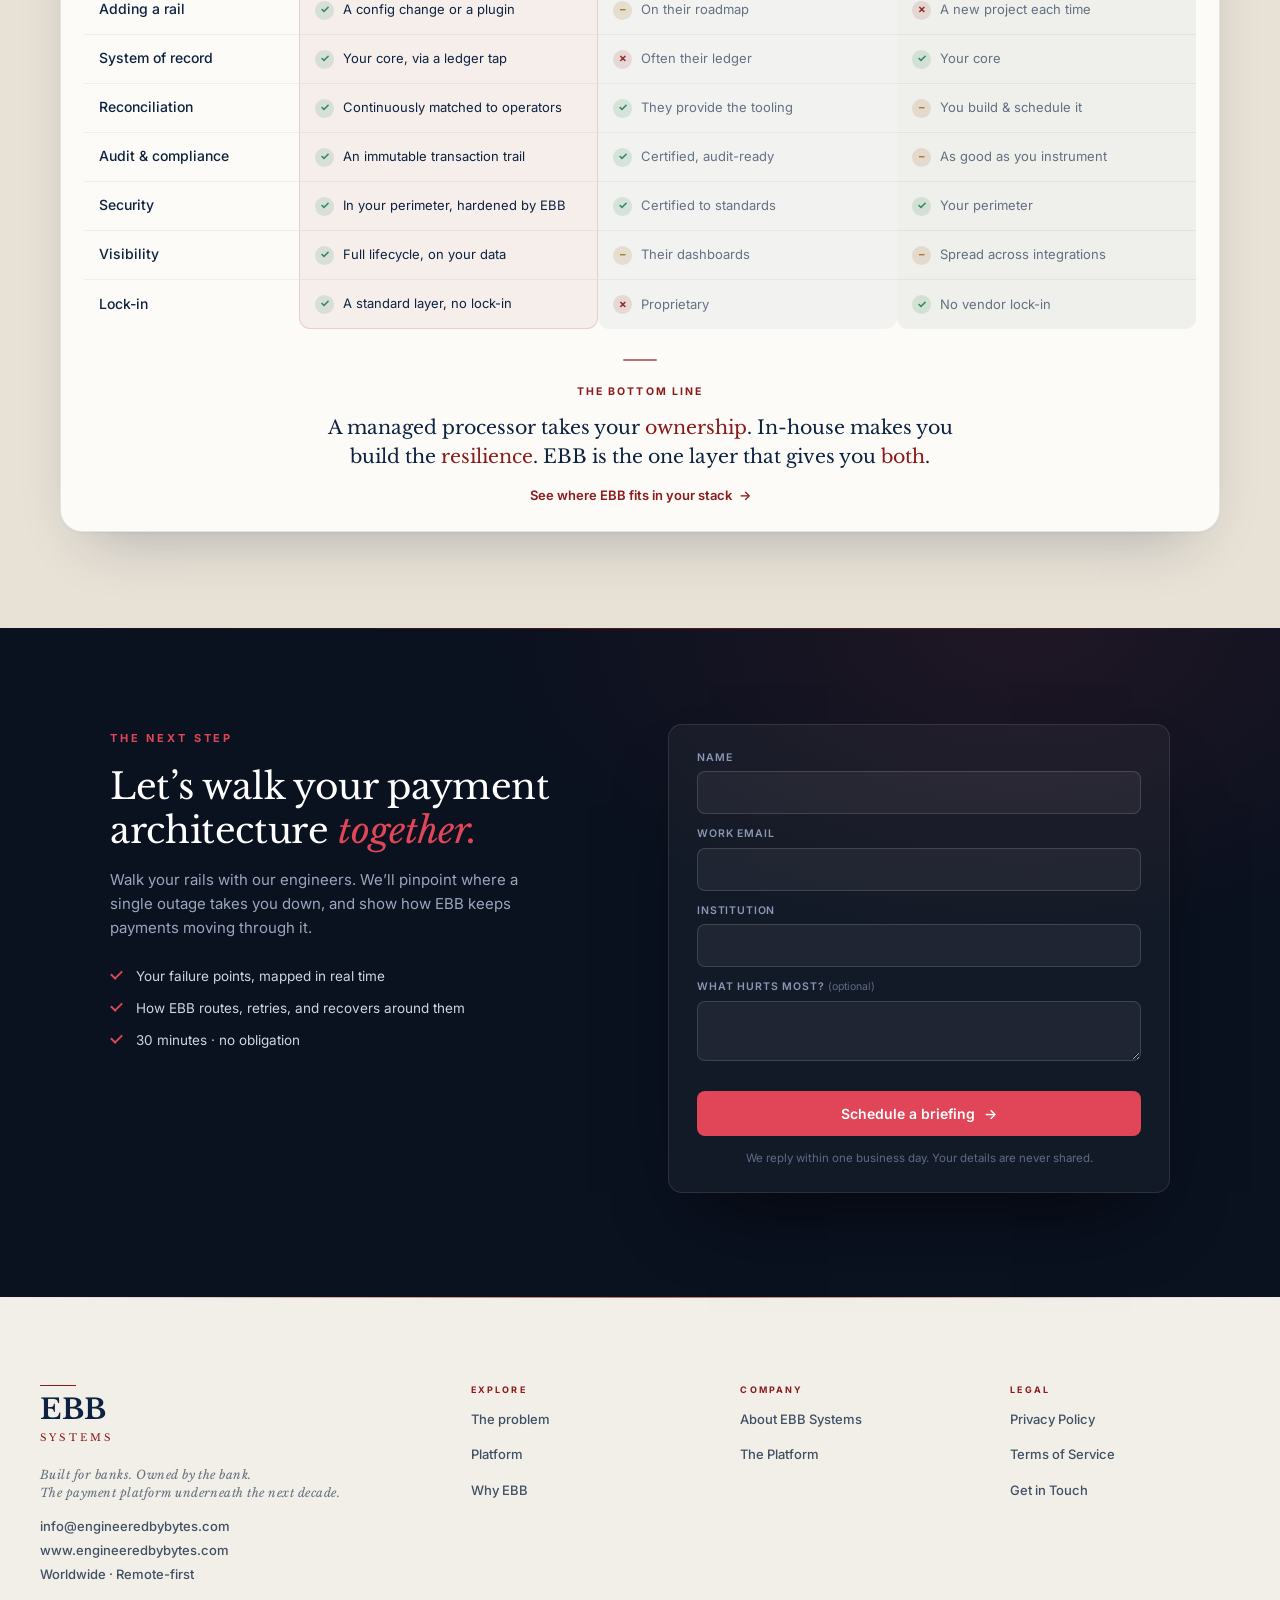
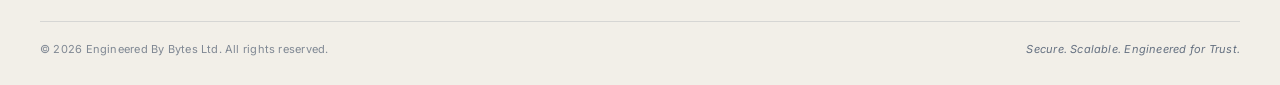
==== commit 10c5bbd3: "Match homepage hamburger size to interior nav pages The homepage's global button reset zeroed the de" ====
--- a/index.html
+++ b/index.html
@@ -1821,7 +1821,7 @@
     .heroA-navcta { border: 1px solid var(--hair-2); color: var(--on-dark); padding: 9px 18px; font-size: 13px; font-weight: 600; border-radius: 6px; transition: all .2s; }
     .heroA-navcta:hover { border-color: var(--acc); color: #fff; }
     /* mobile hamburger + dropdown (mirrors the interior v2-nav pattern) */
-    .heroA-burger { display: none; margin-left: auto; background: none; border: 0; cursor: pointer; width: 30px; height: 24px; padding: 0; }
+    .heroA-burger { display: none; margin-left: auto; background: none; border: 0; cursor: pointer; width: 30px; height: 24px; padding: 1px 6px; }
     .heroA-burger span { display: block; height: 2px; background: #fff; margin: 5px 0; border-radius: 2px; }
     .heroA-mobile { display: none; position: absolute; top: 100%; left: 0; right: 0; z-index: 60; flex-direction: column; background: var(--ink-2); border-top: 1px solid var(--hair); border-bottom: 1px solid var(--hair); box-shadow: 0 26px 44px -18px rgba(0,0,0,.65); }
     .heroA-mobile a { padding: 15px 28px; color: var(--on-dark); font-size: 15px; font-weight: 500; border-top: 1px solid var(--hair); transition: background .15s, color .15s; }
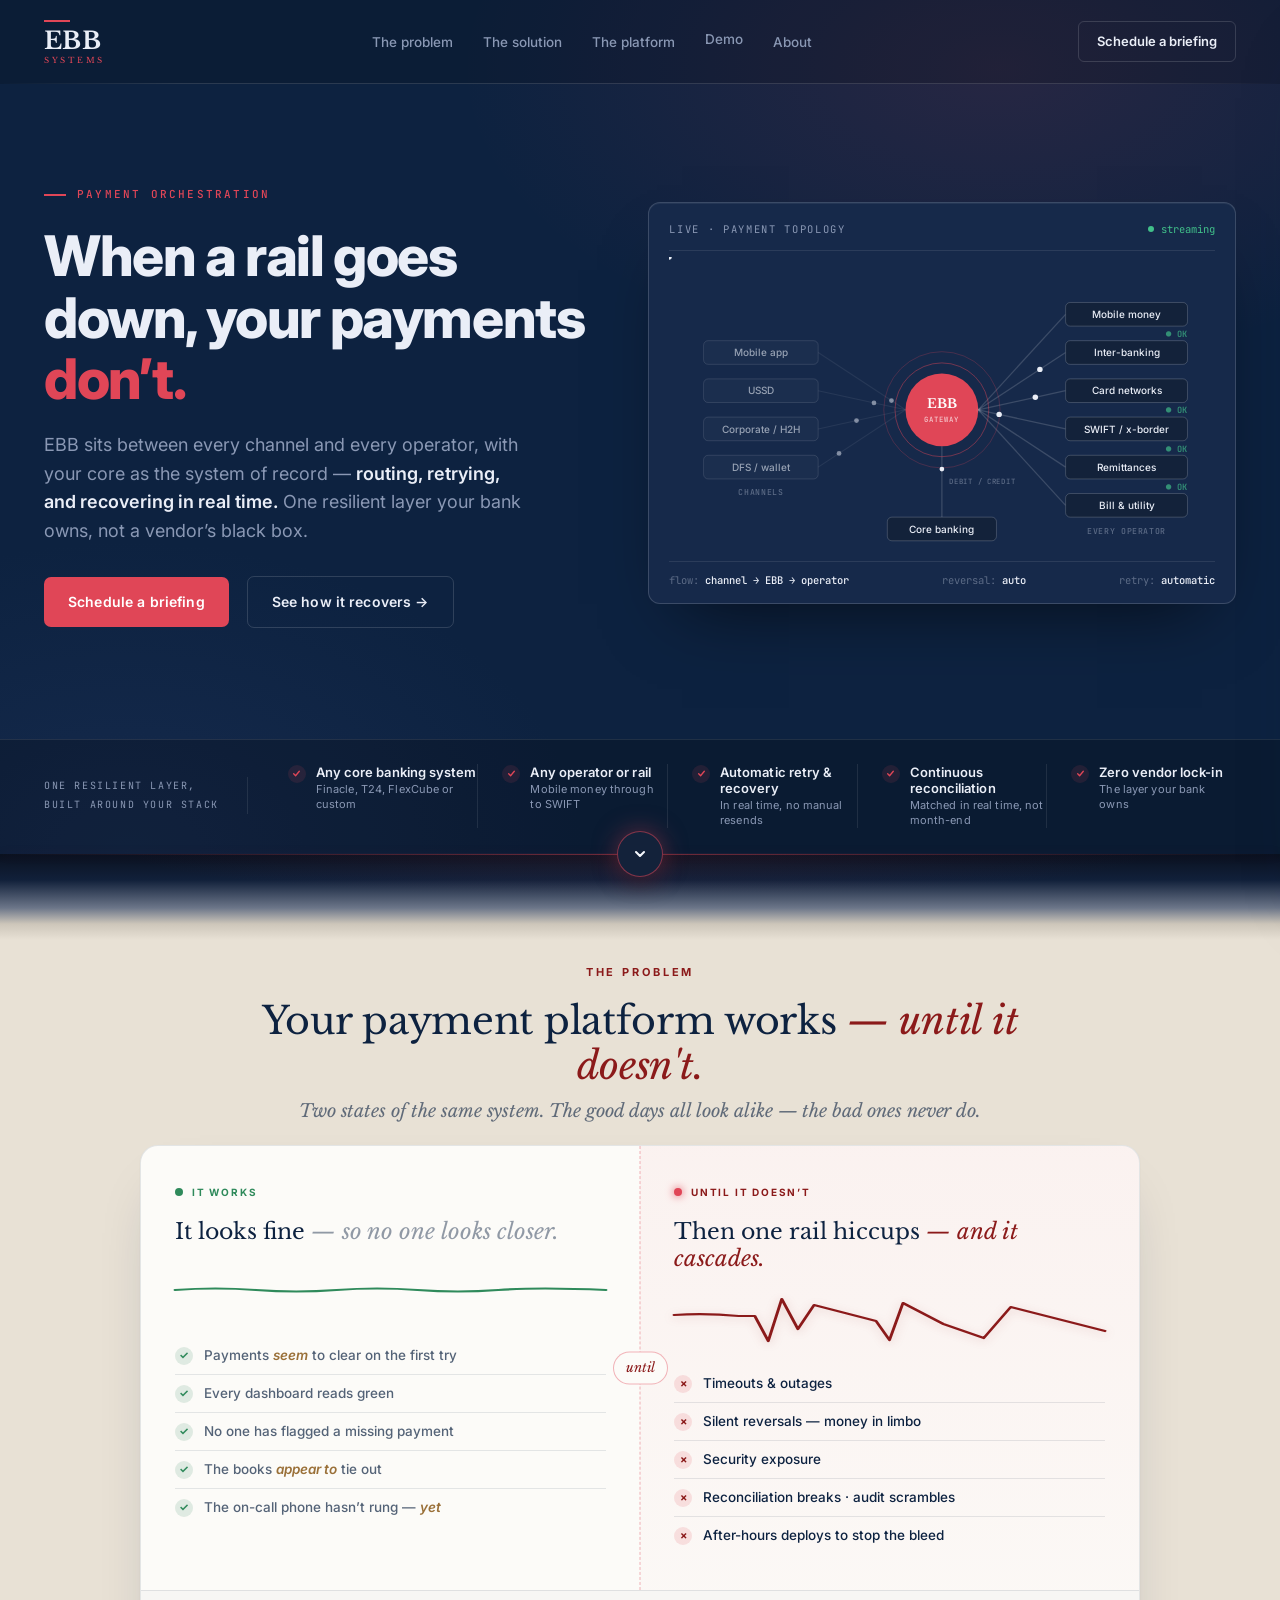
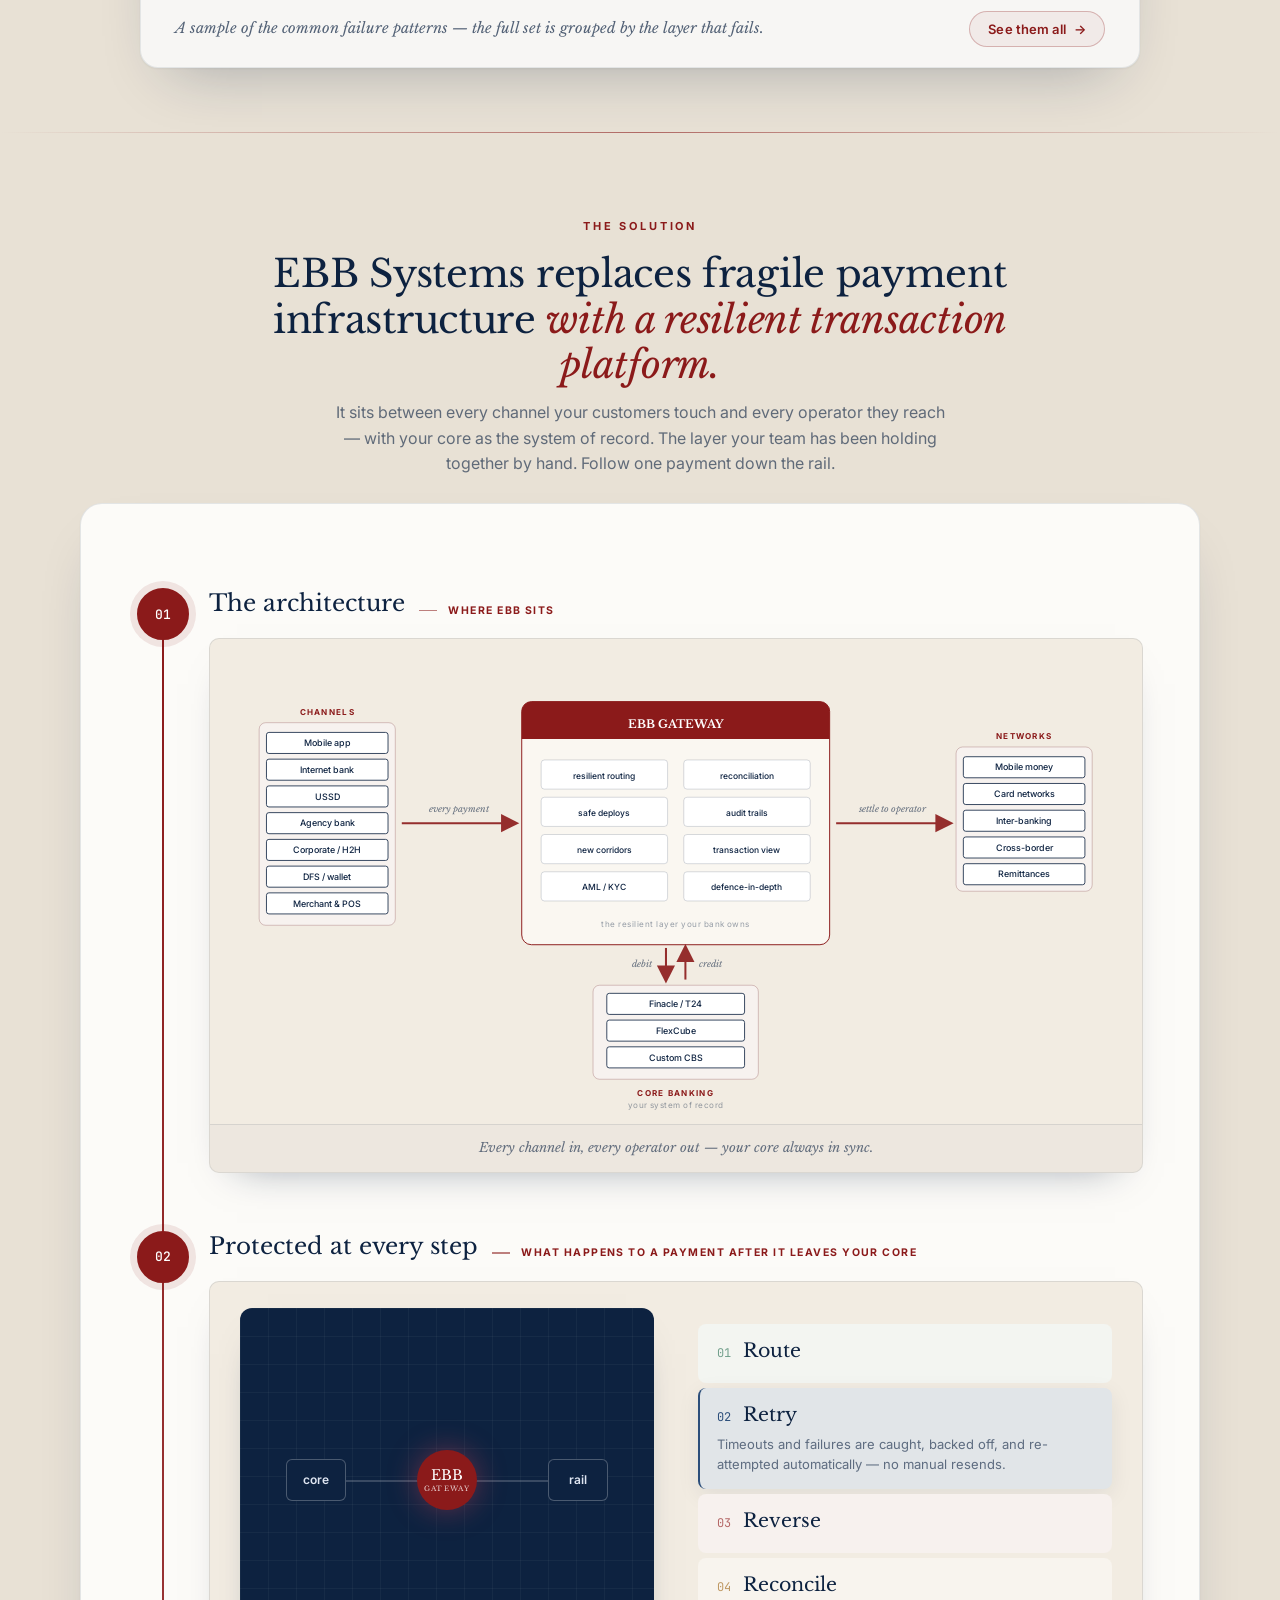
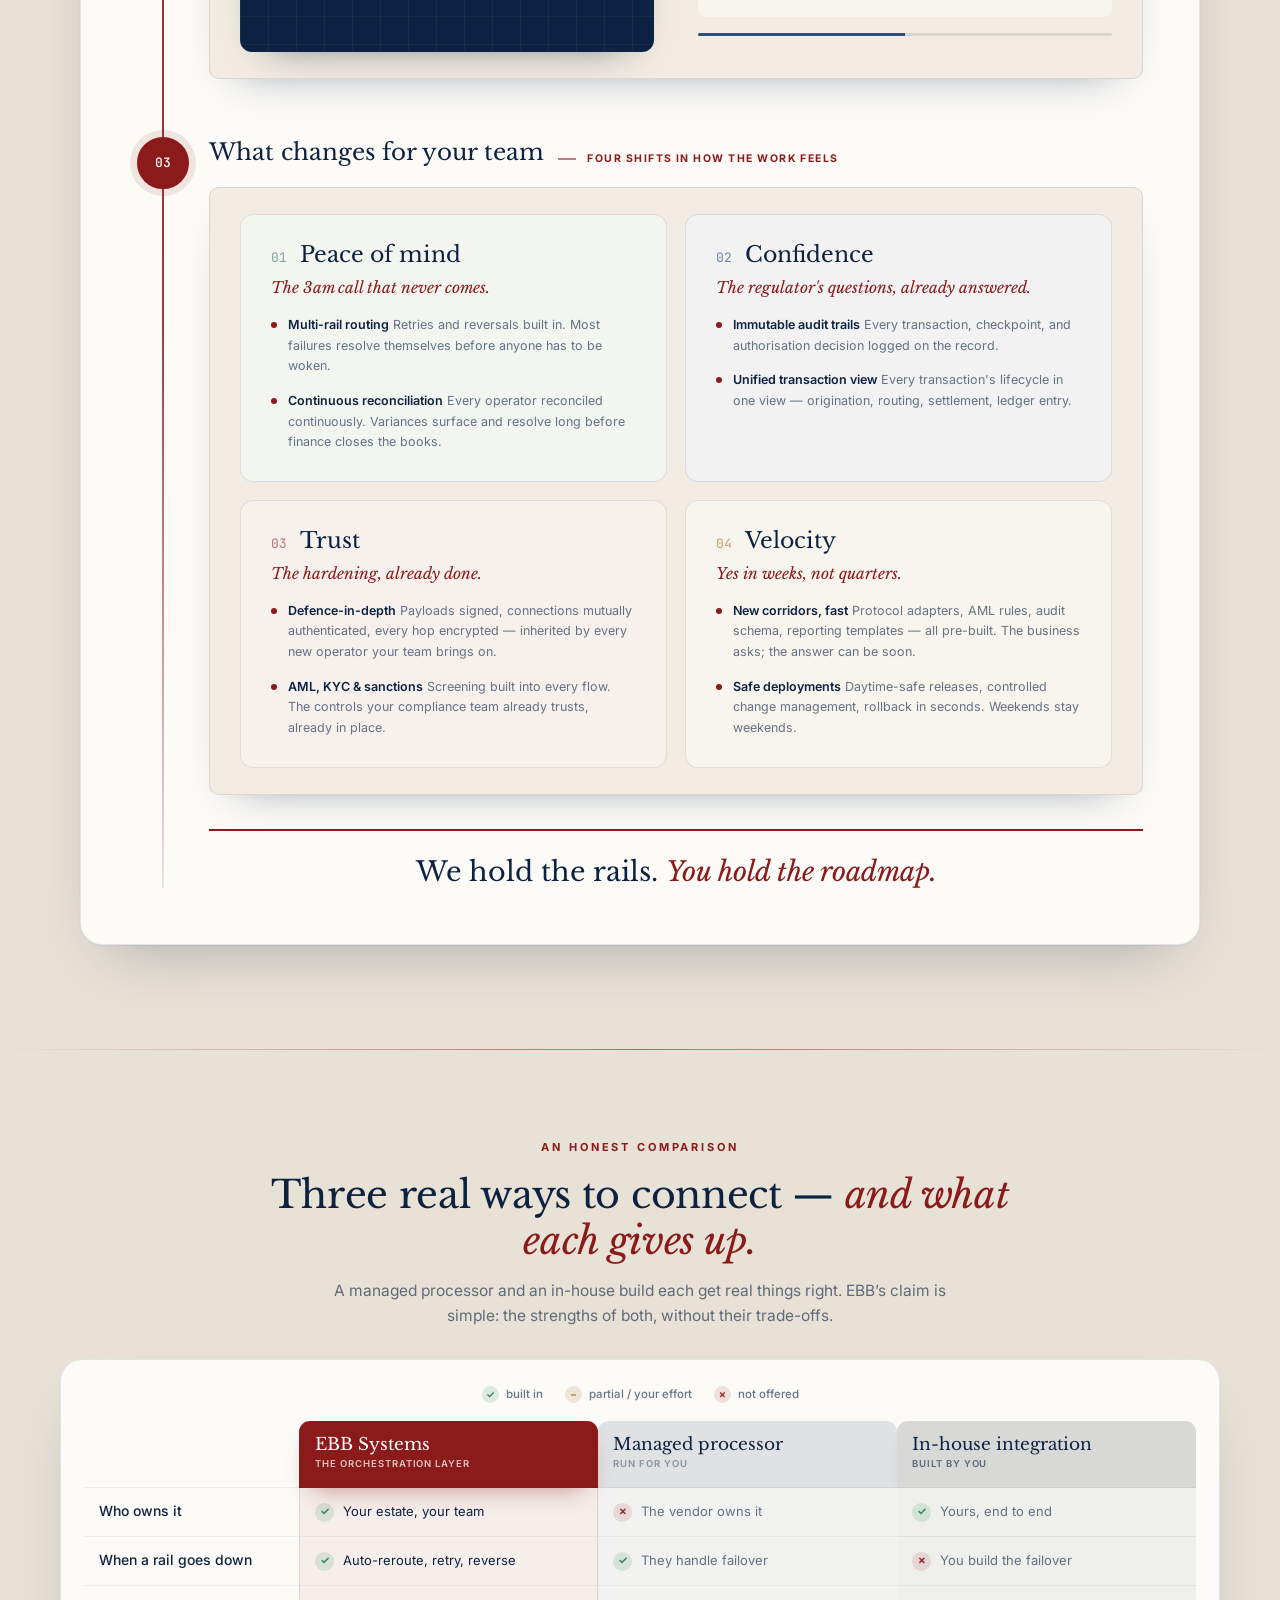
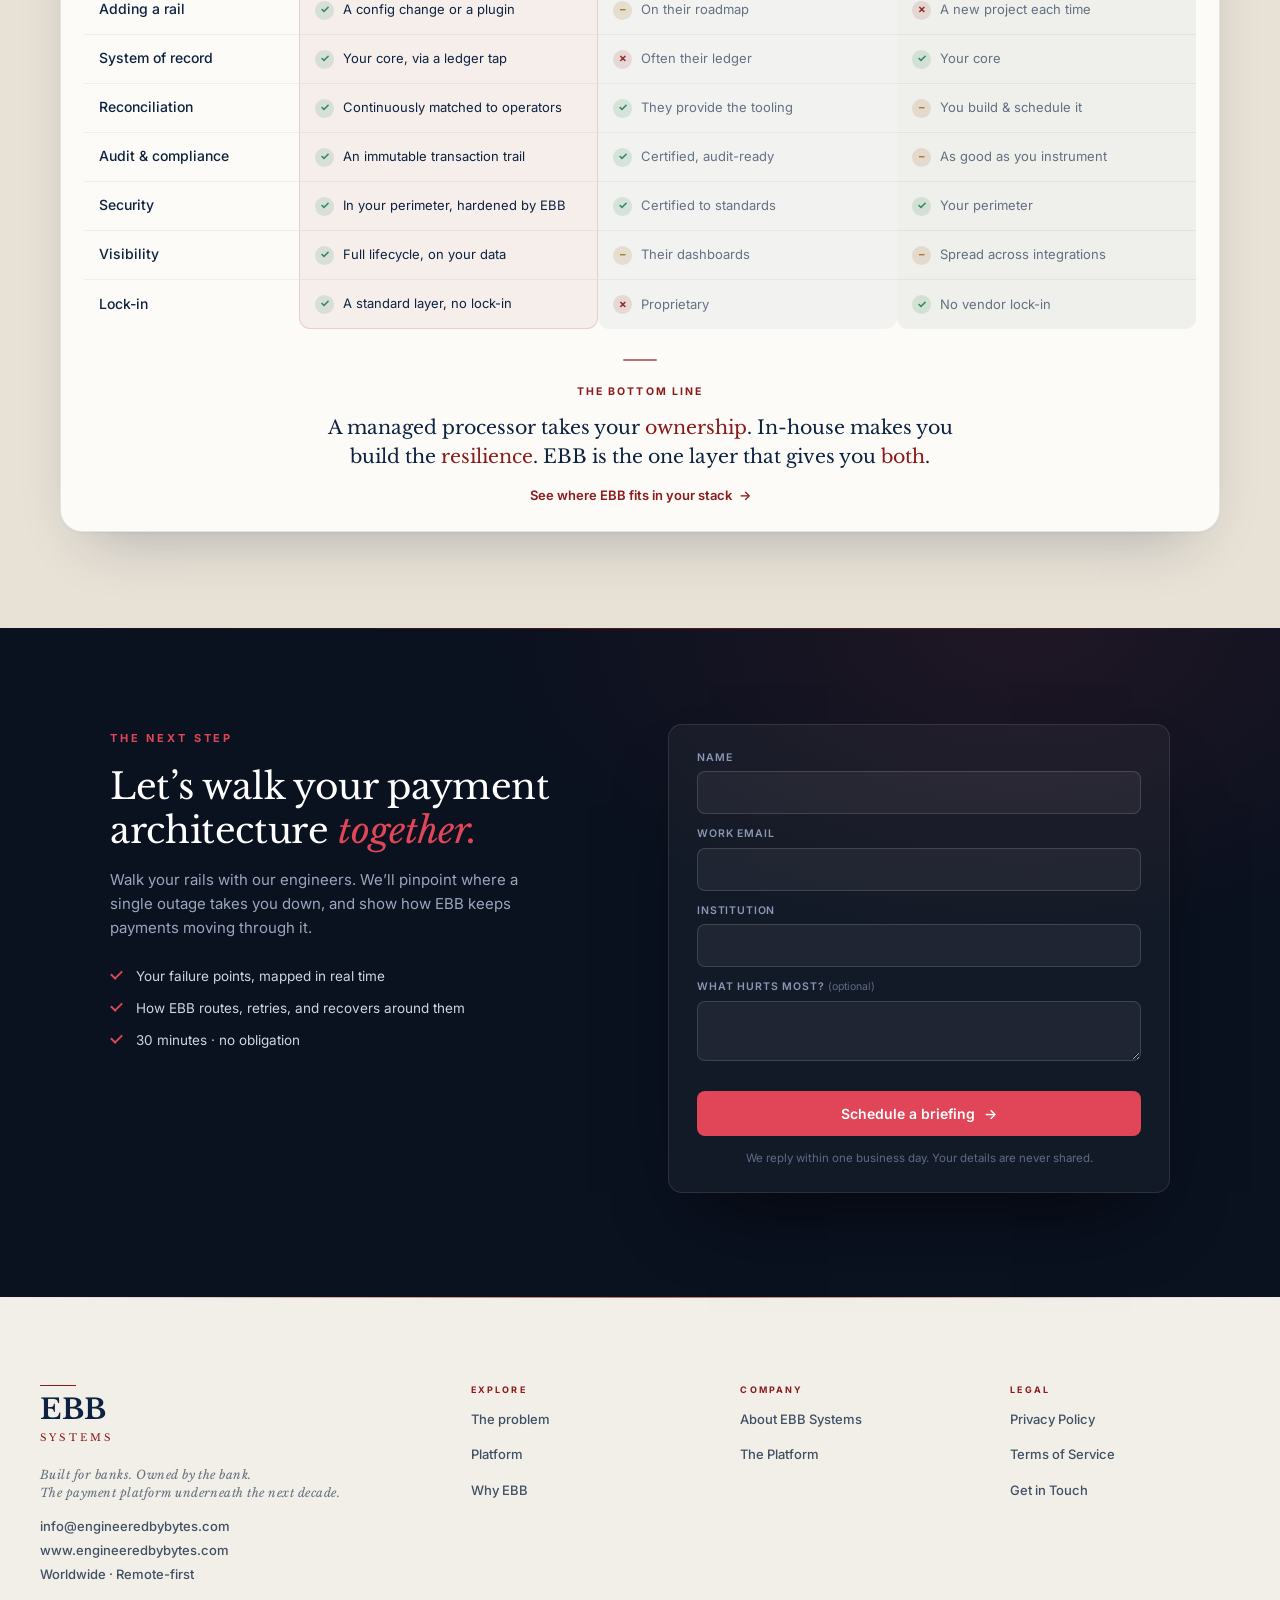
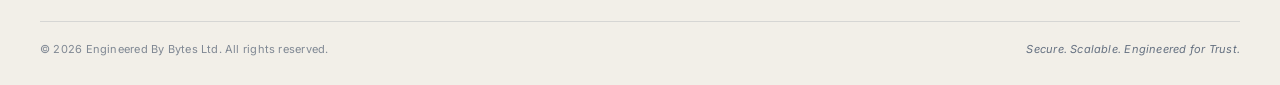
==== commit 257dece2: "Integrate demo page into site nav + add Demo menu link Rebuild /demo as a full site page (v2-nav hea" ====
--- a/index.html
+++ b/index.html
@@ -1991,6 +1991,7 @@
         <li><a href="#problem">The problem</a></li>
         <li><a href="#solution">The solution</a></li>
         <li><a href="platform.html">The platform</a></li>
+        <a href="demo/">Demo</a>
         <li><a href="about.html">About</a></li>
       </ul>
       <a href="#talk" class="heroA-navcta">Schedule a briefing</a>
@@ -2001,6 +2002,7 @@
         <a href="#problem">The problem</a>
         <a href="#solution">The solution</a>
         <a href="platform.html">The platform</a>
+        <a href="demo/">Demo</a>
         <a href="about.html">About</a>
         <a href="#talk">Schedule a briefing</a>
       </div>
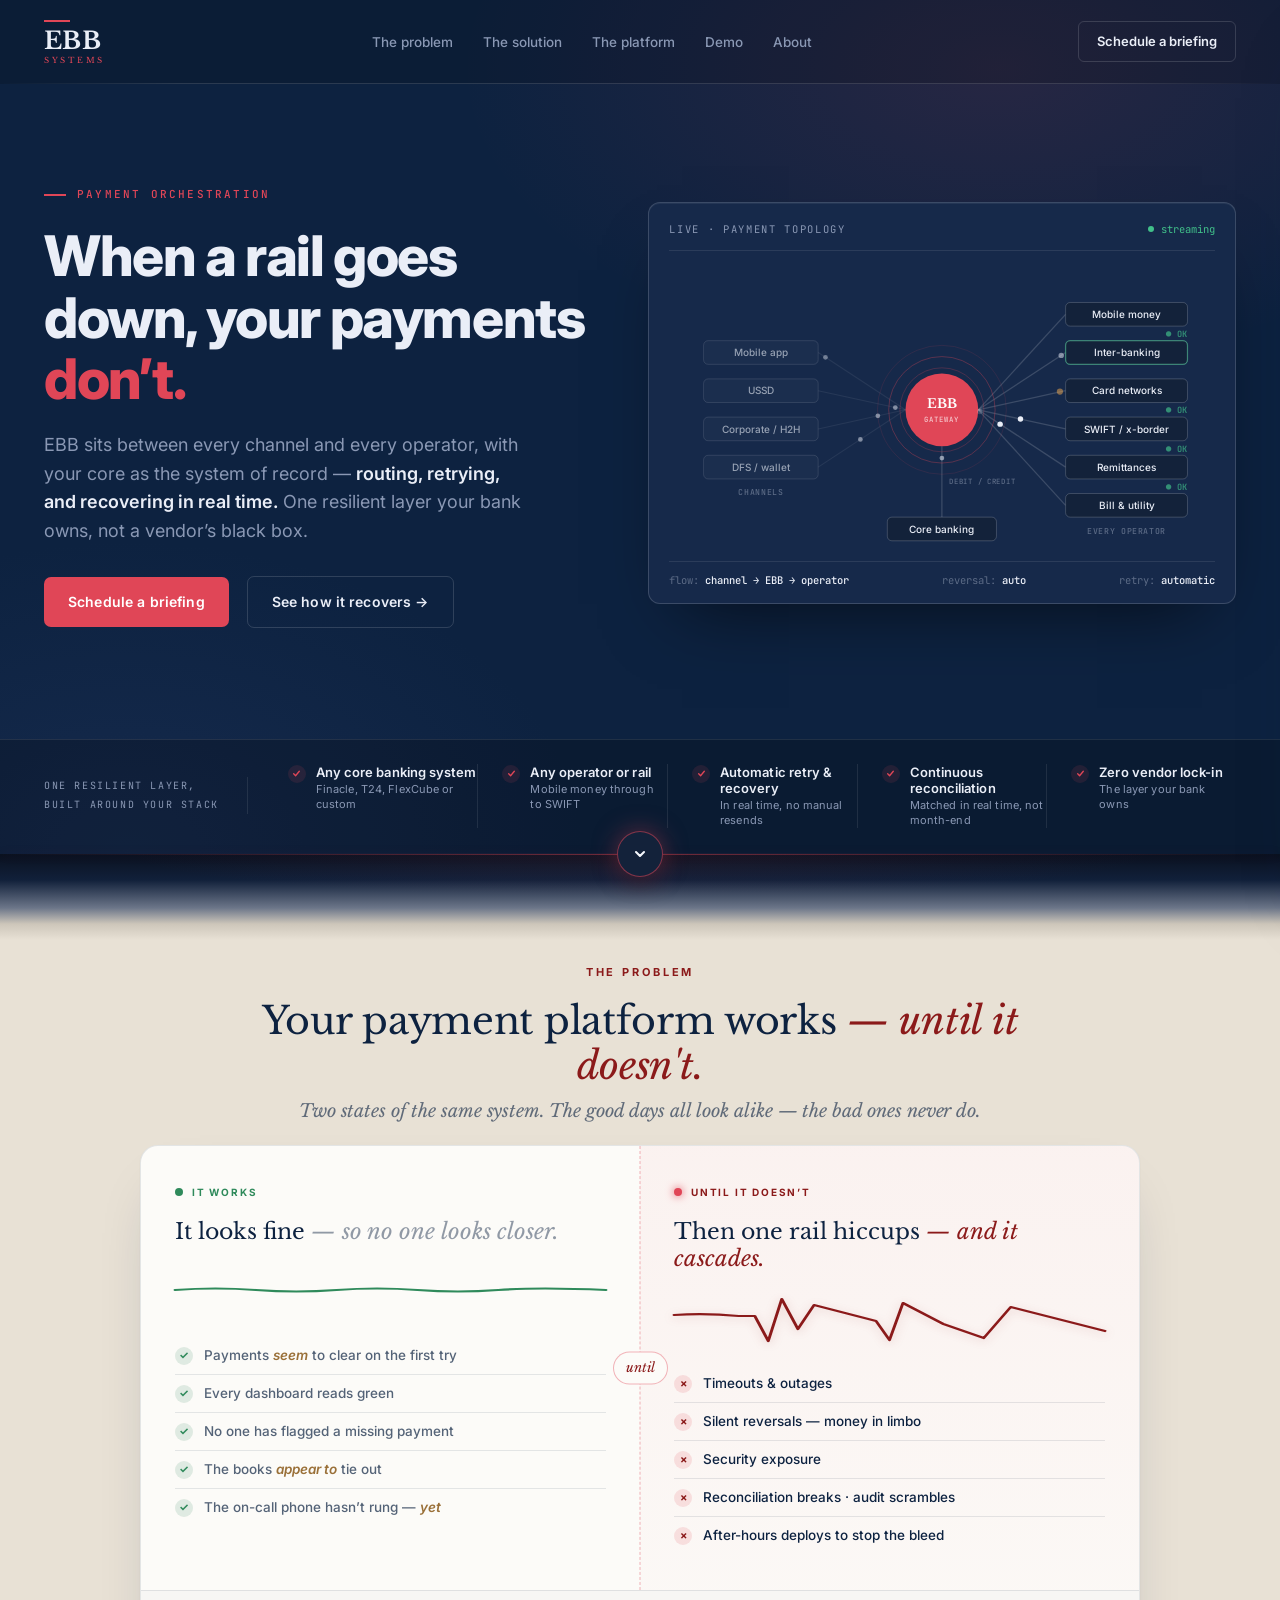
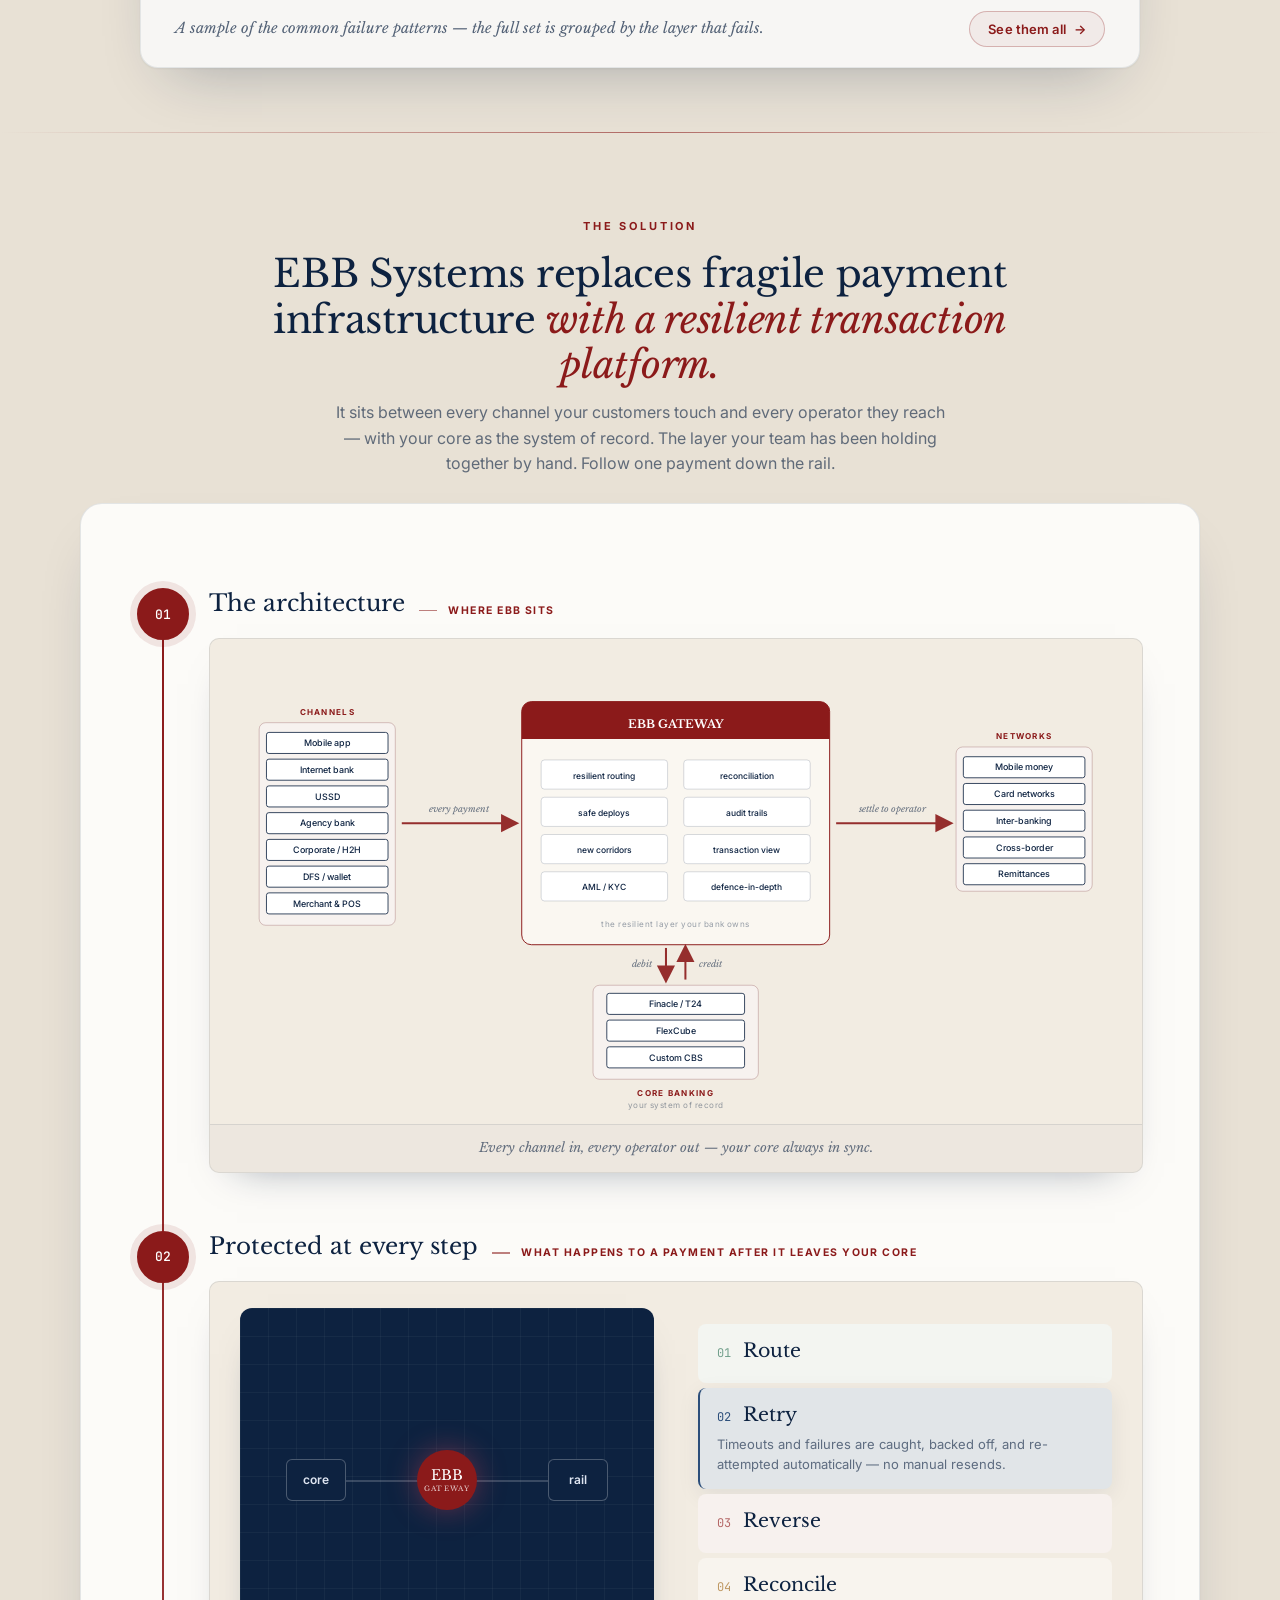
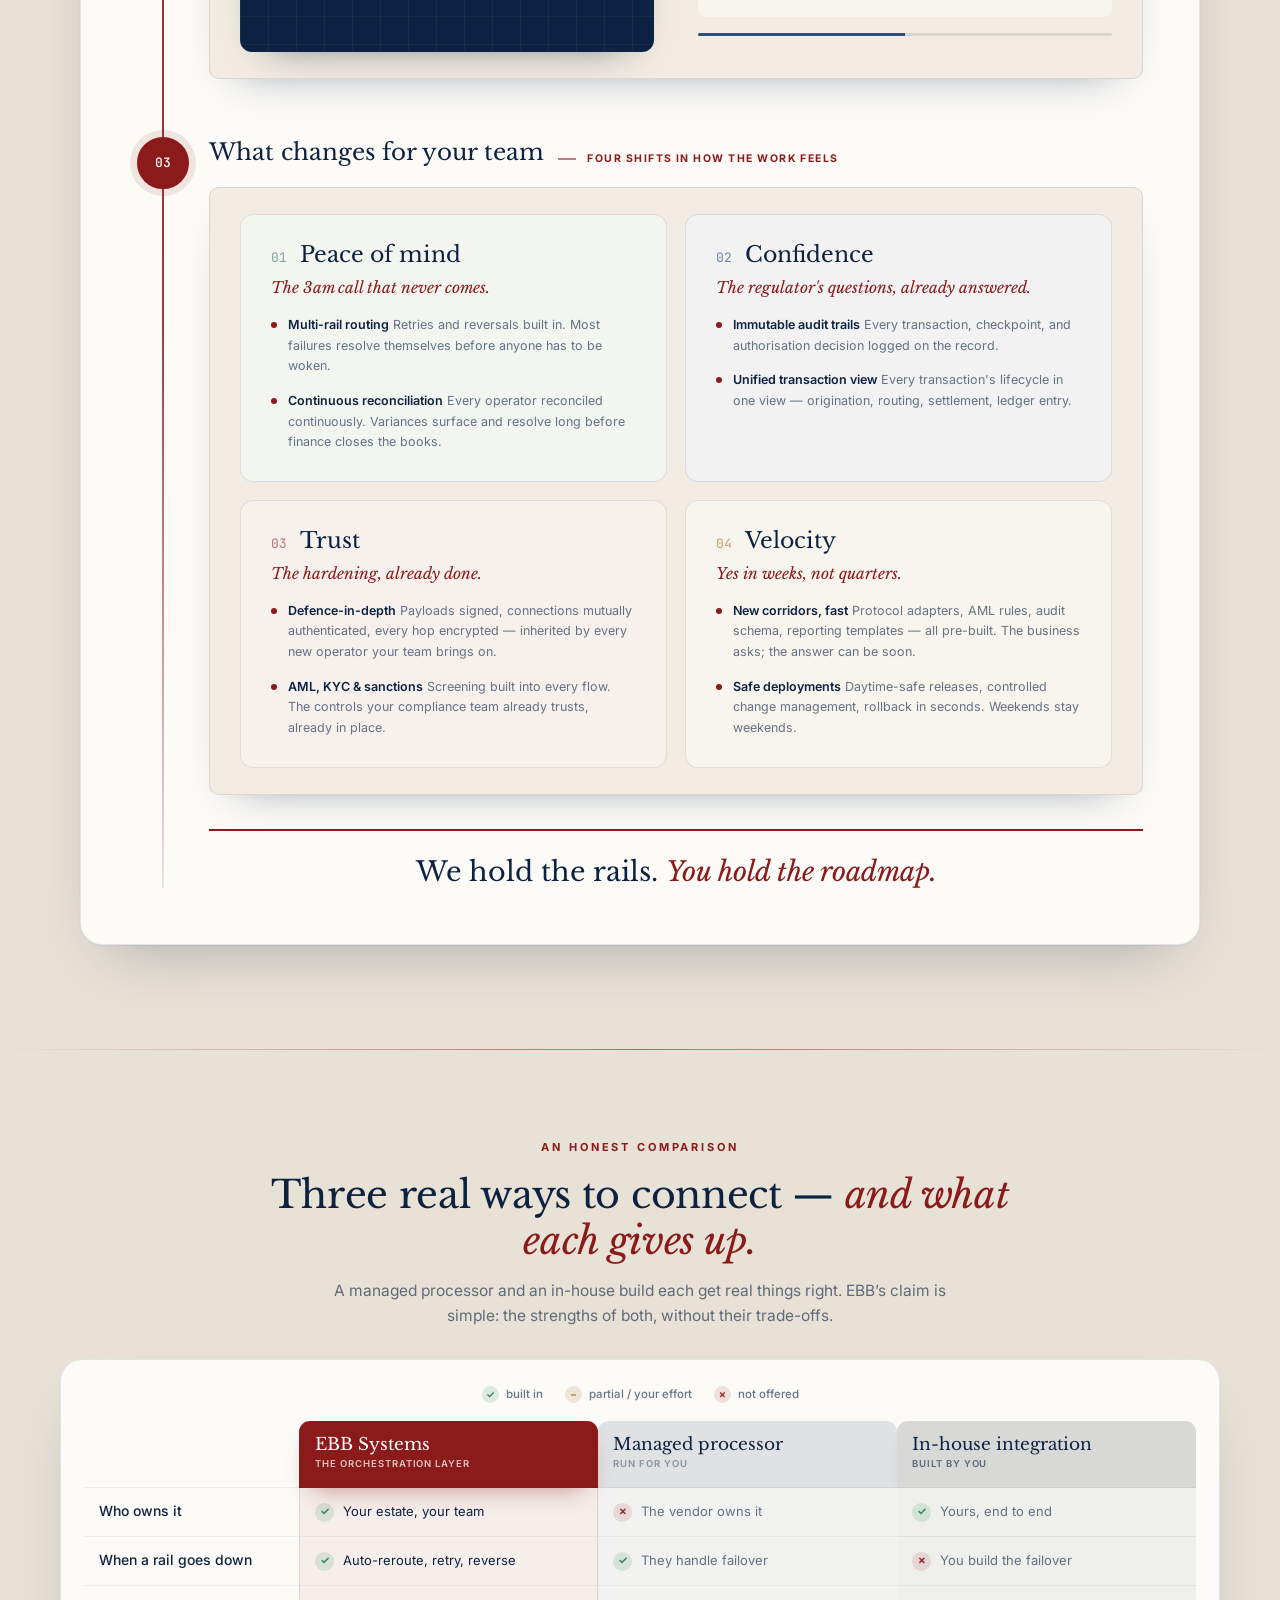
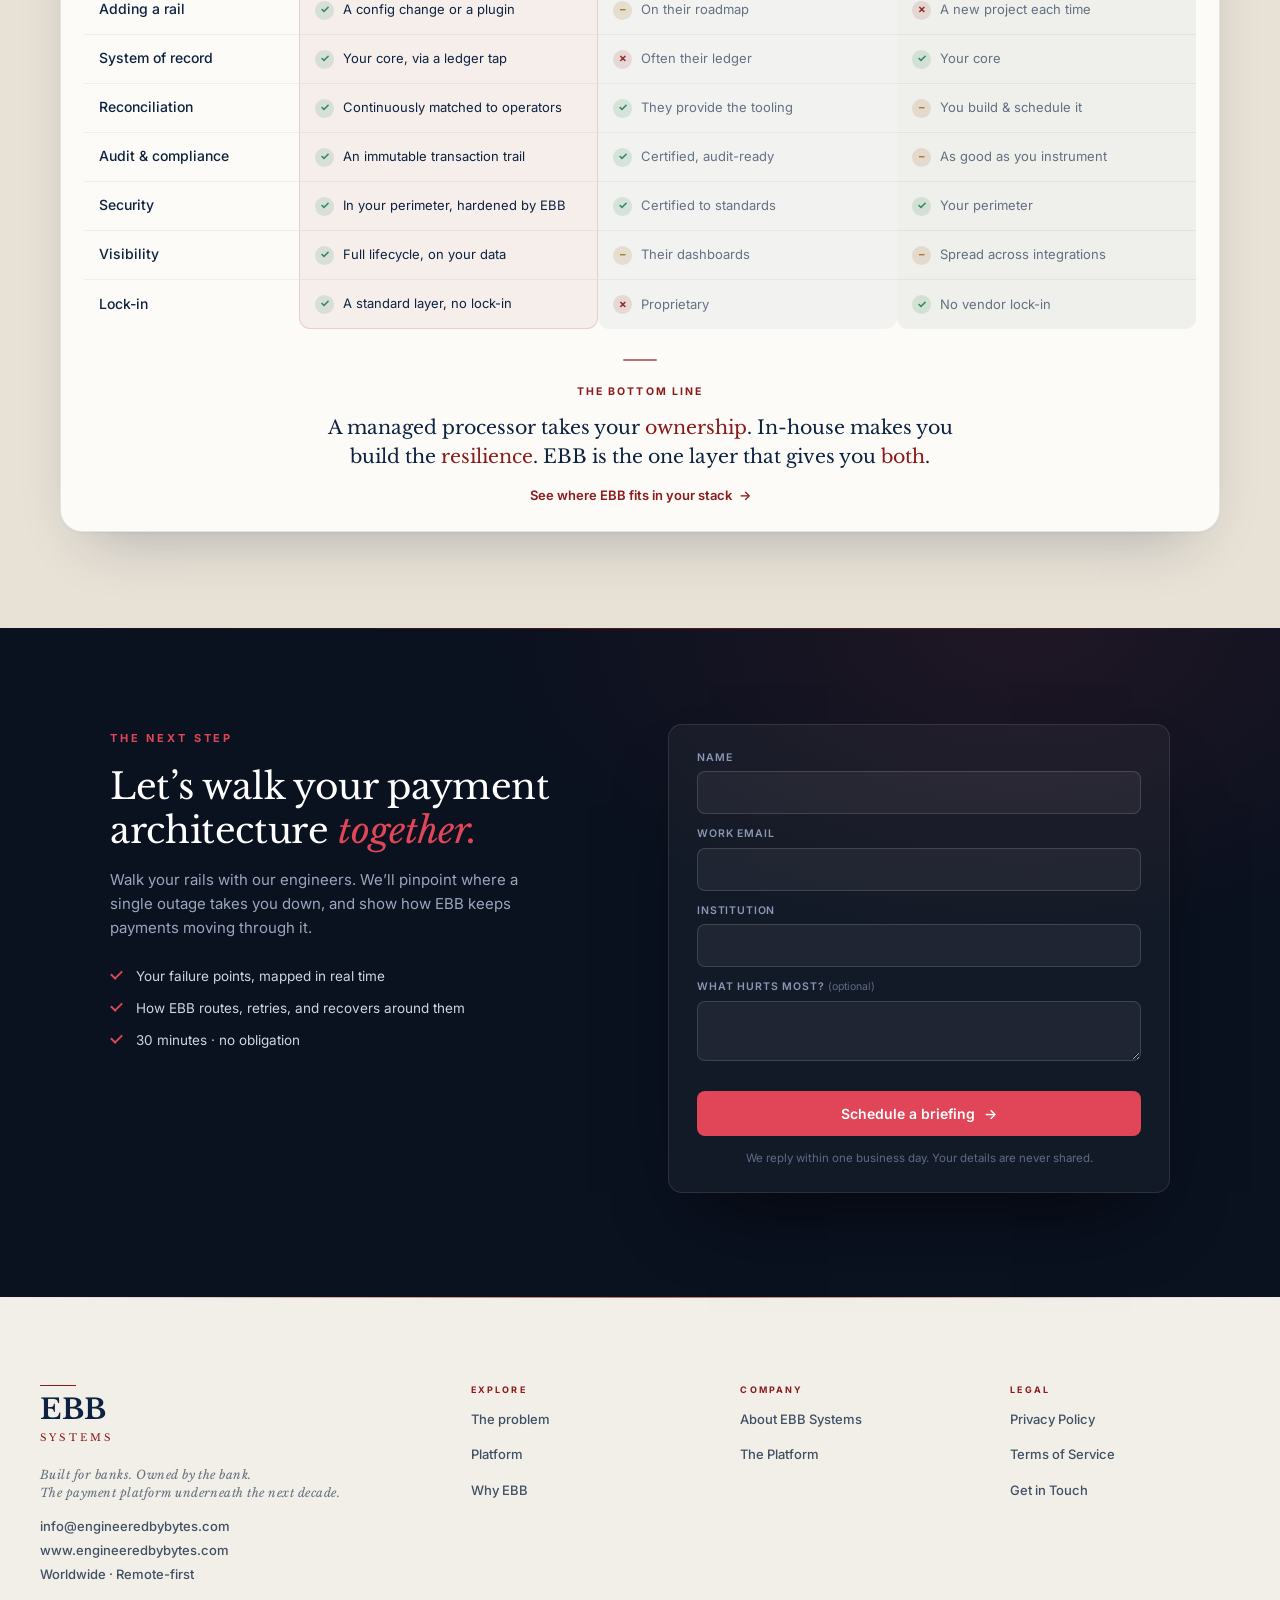
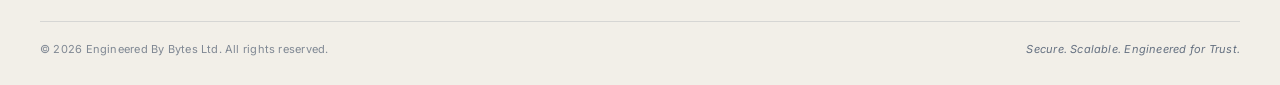
==== commit 47551270: "Fix home nav: wrap Demo link in <li> to match heroA-links list Home page desktop nav is a ul/li list" ====
--- a/index.html
+++ b/index.html
@@ -1991,7 +1991,7 @@
         <li><a href="#problem">The problem</a></li>
         <li><a href="#solution">The solution</a></li>
         <li><a href="platform.html">The platform</a></li>
-        <a href="demo/">Demo</a>
+        <li><a href="demo/">Demo</a></li>
         <li><a href="about.html">About</a></li>
       </ul>
       <a href="#talk" class="heroA-navcta">Schedule a briefing</a>
